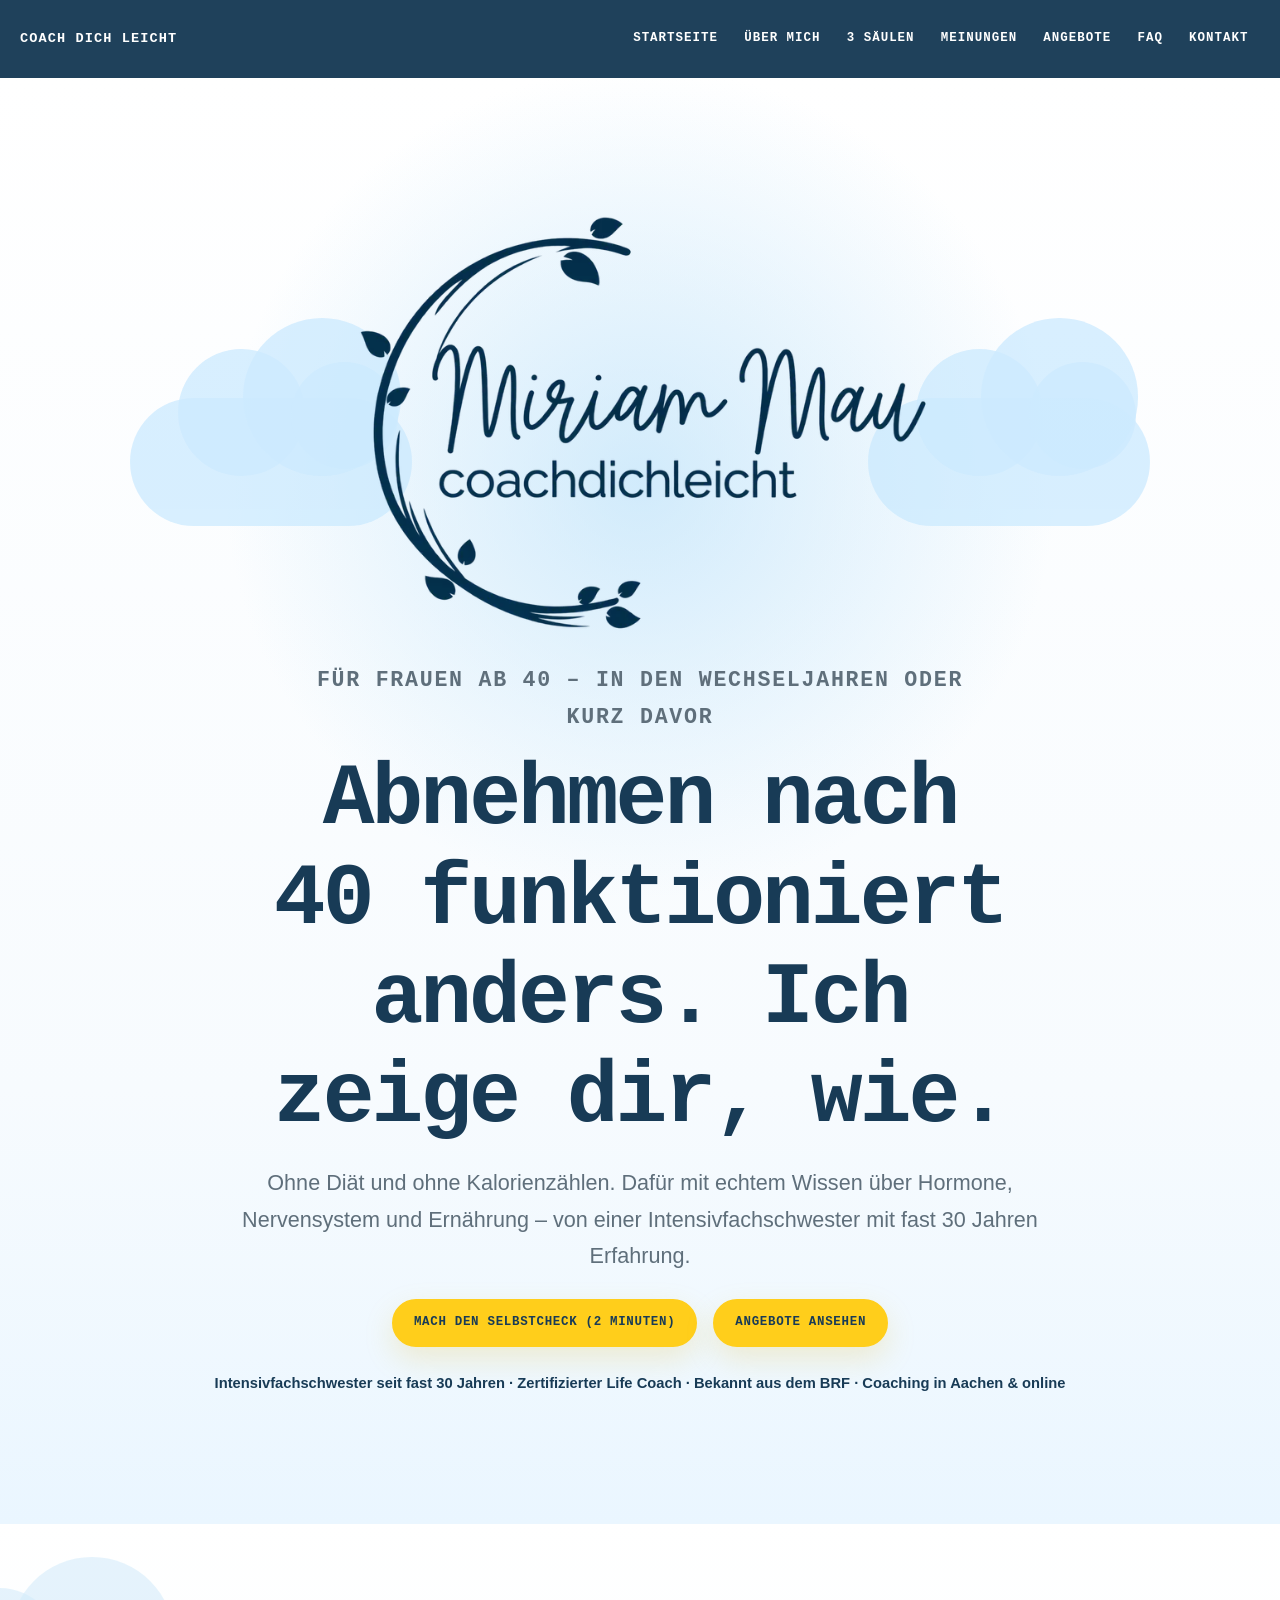
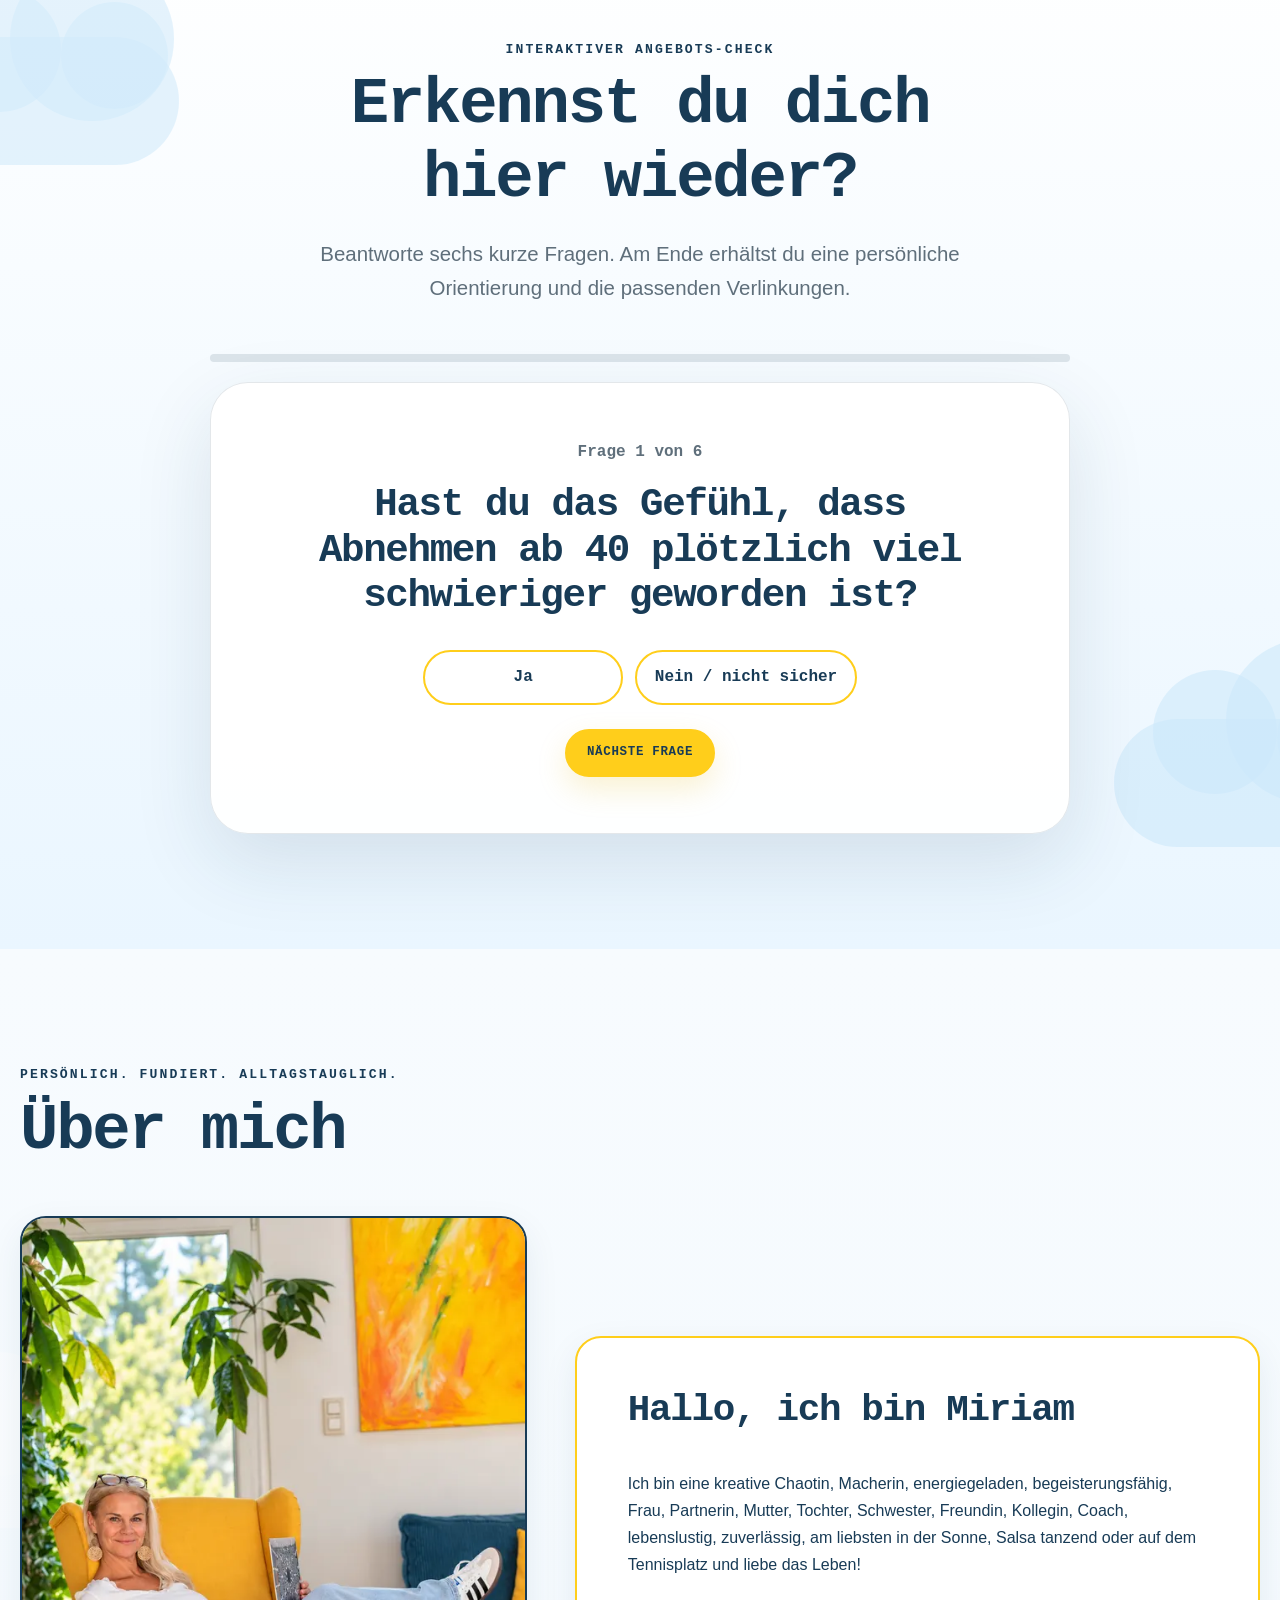
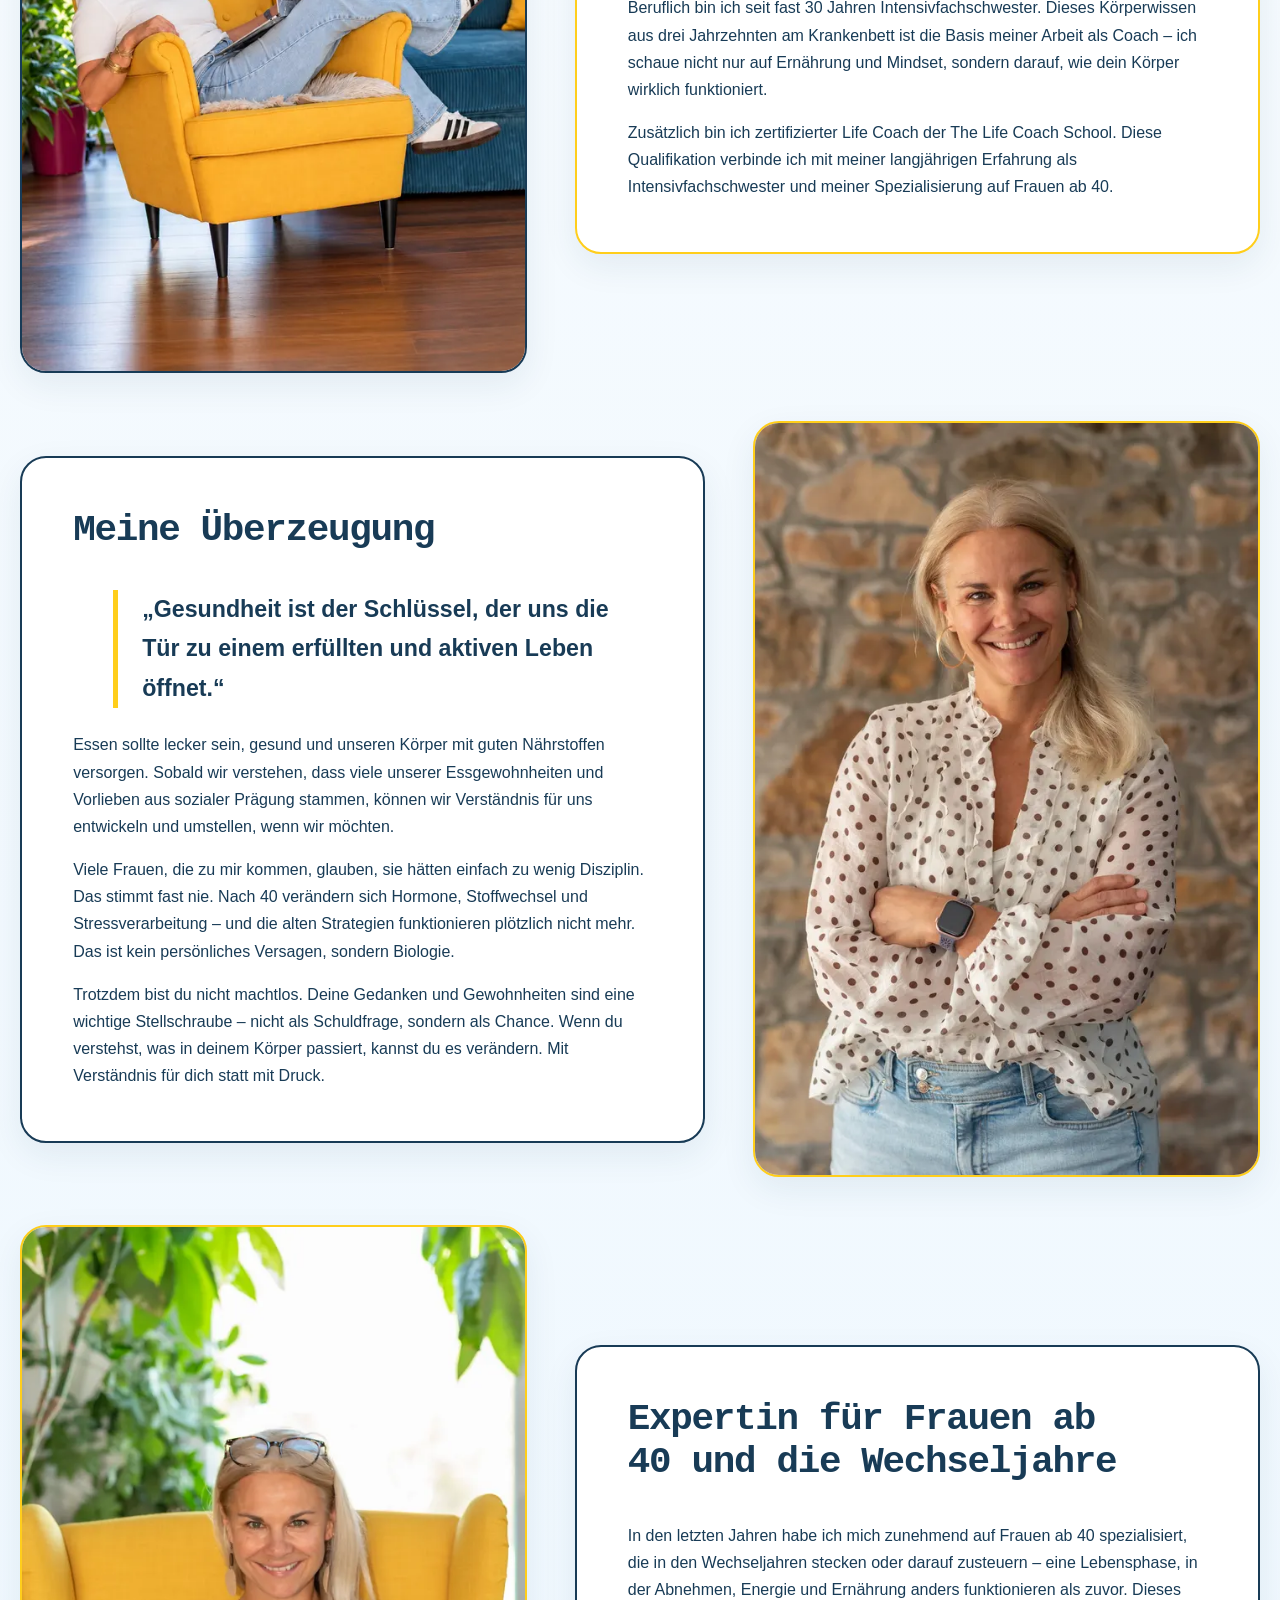
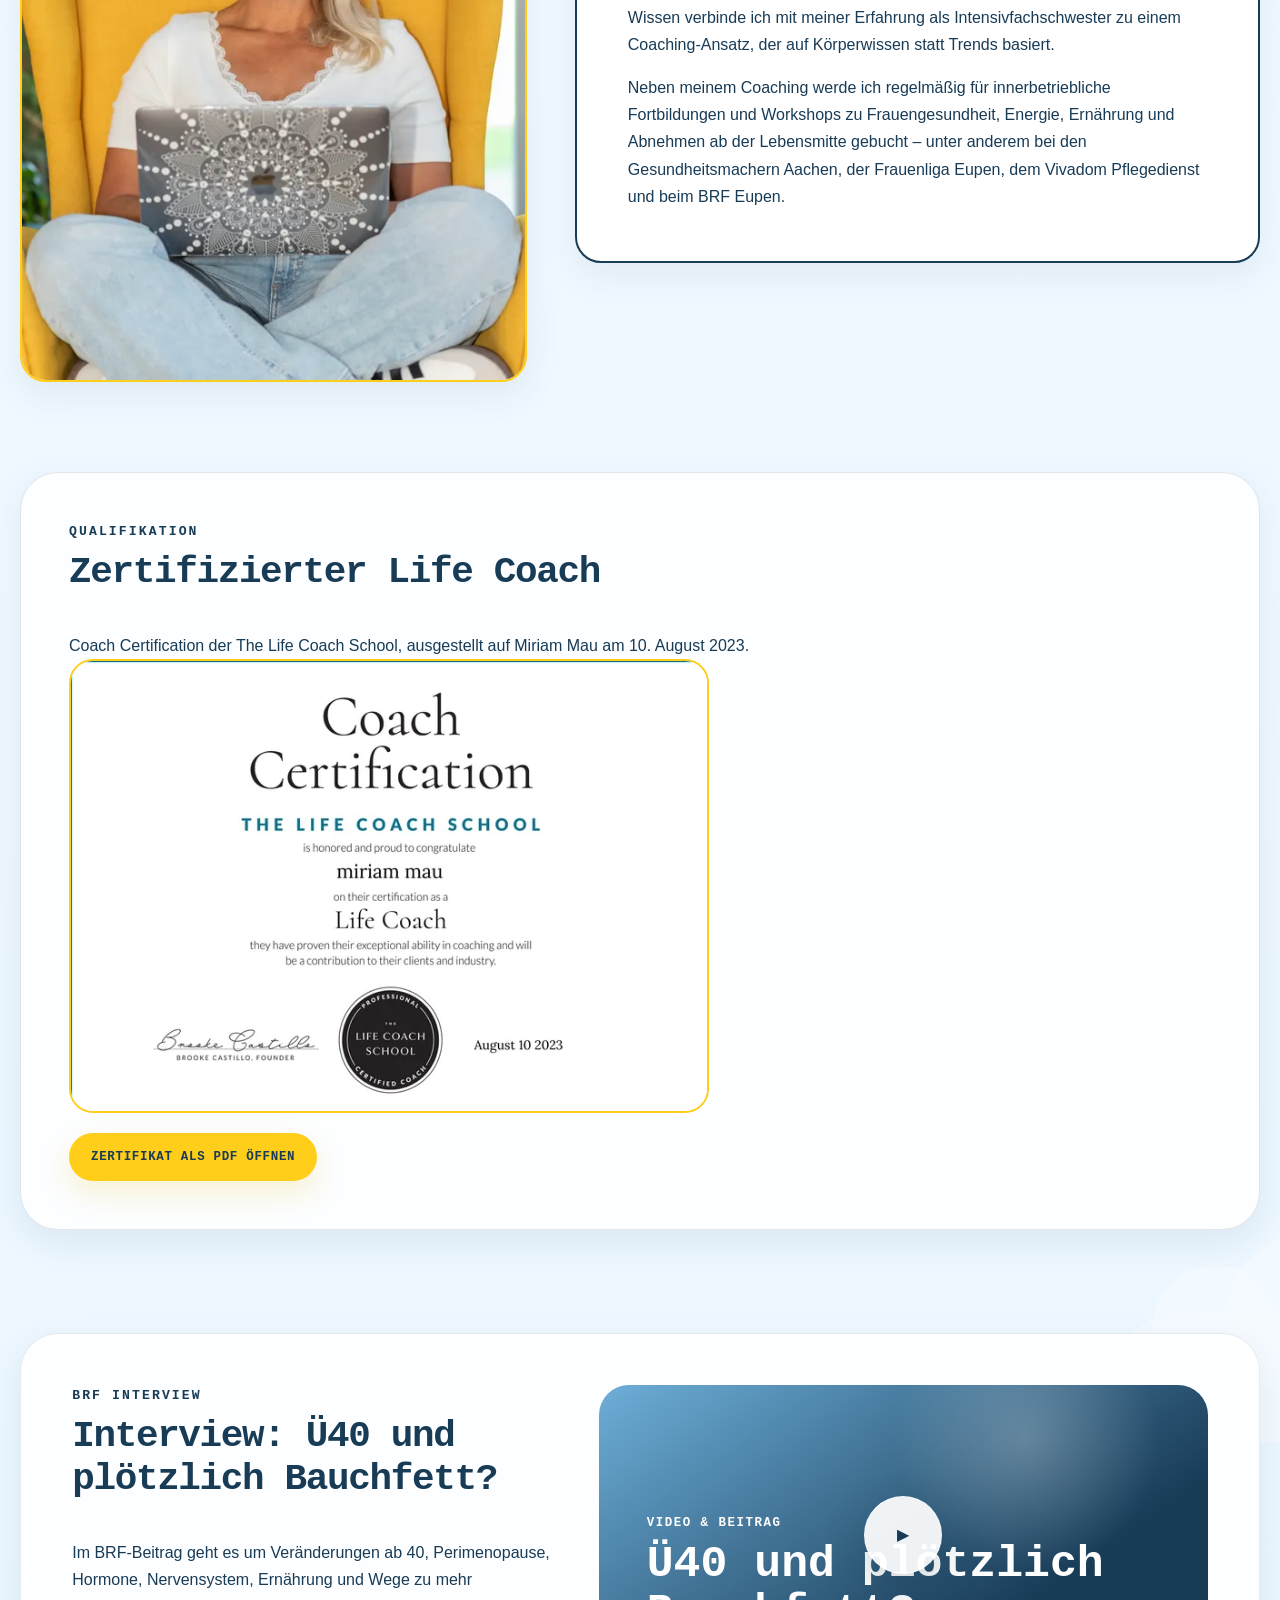
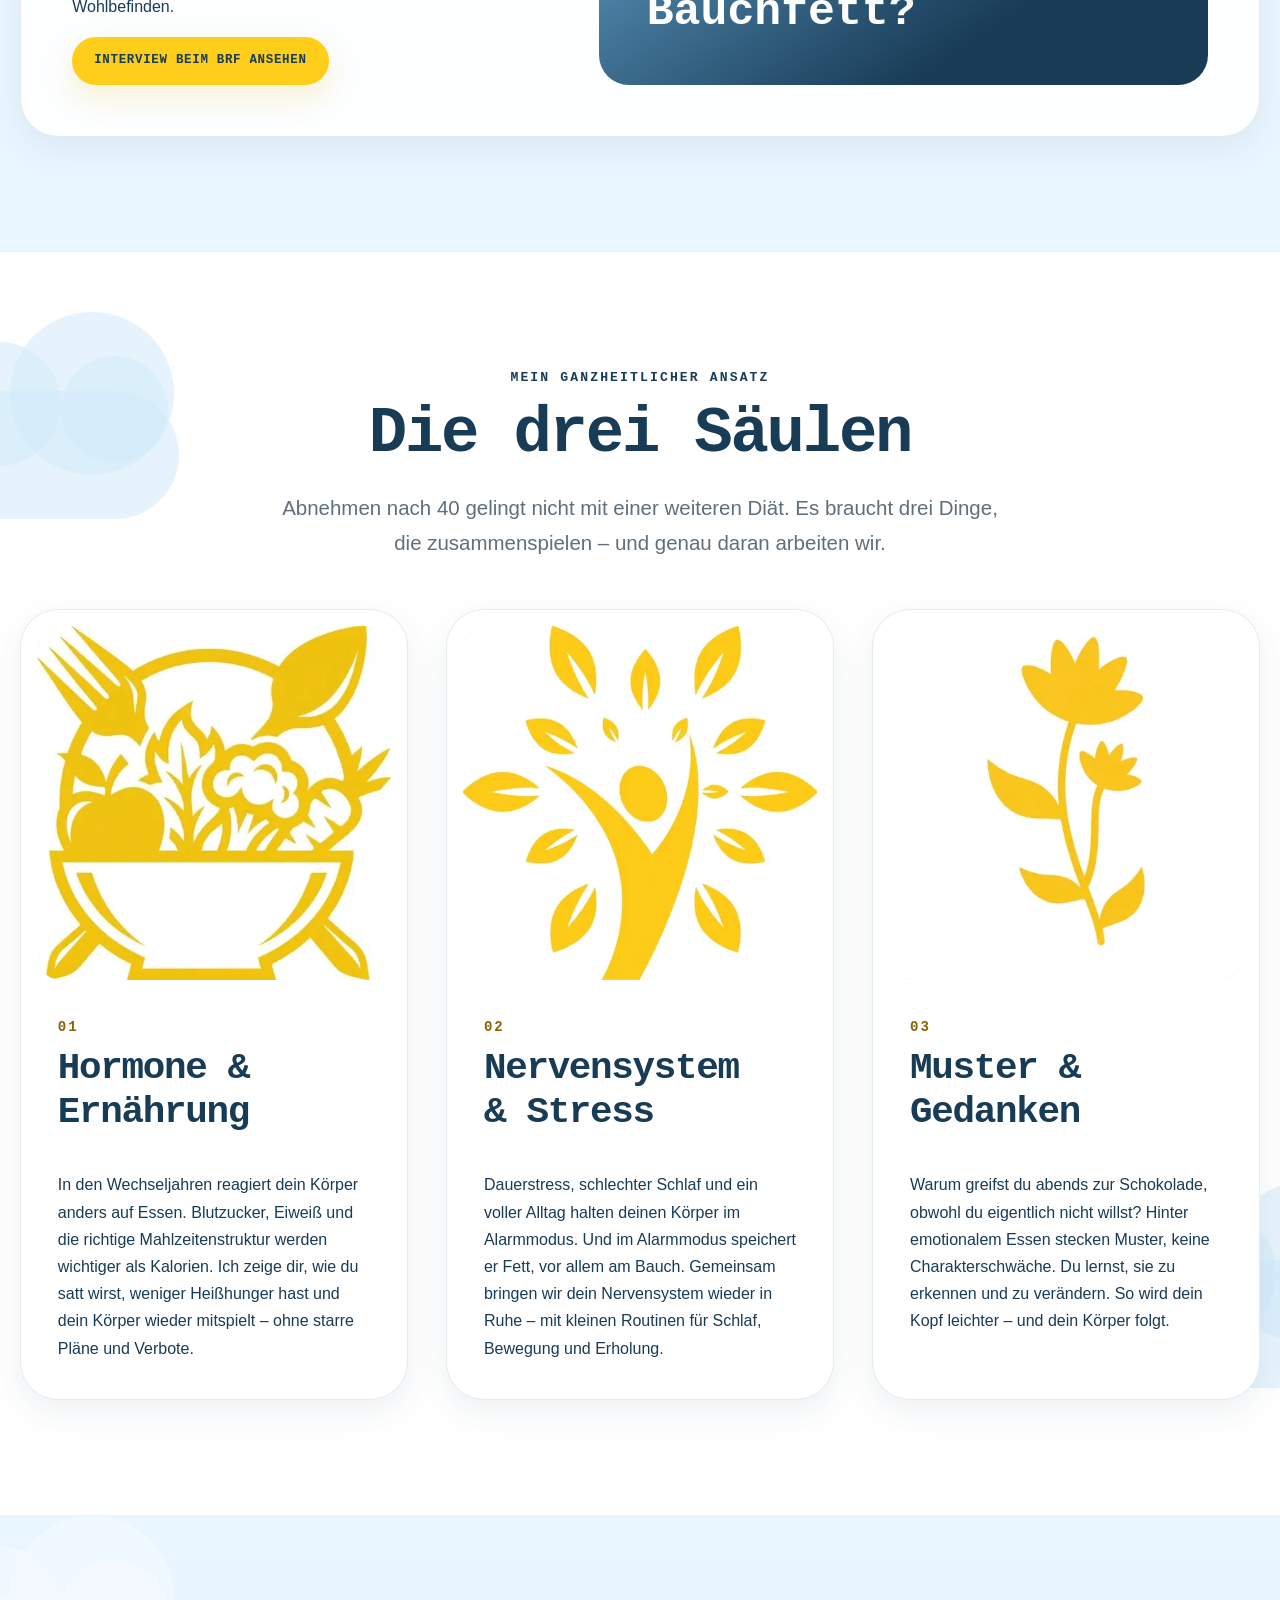
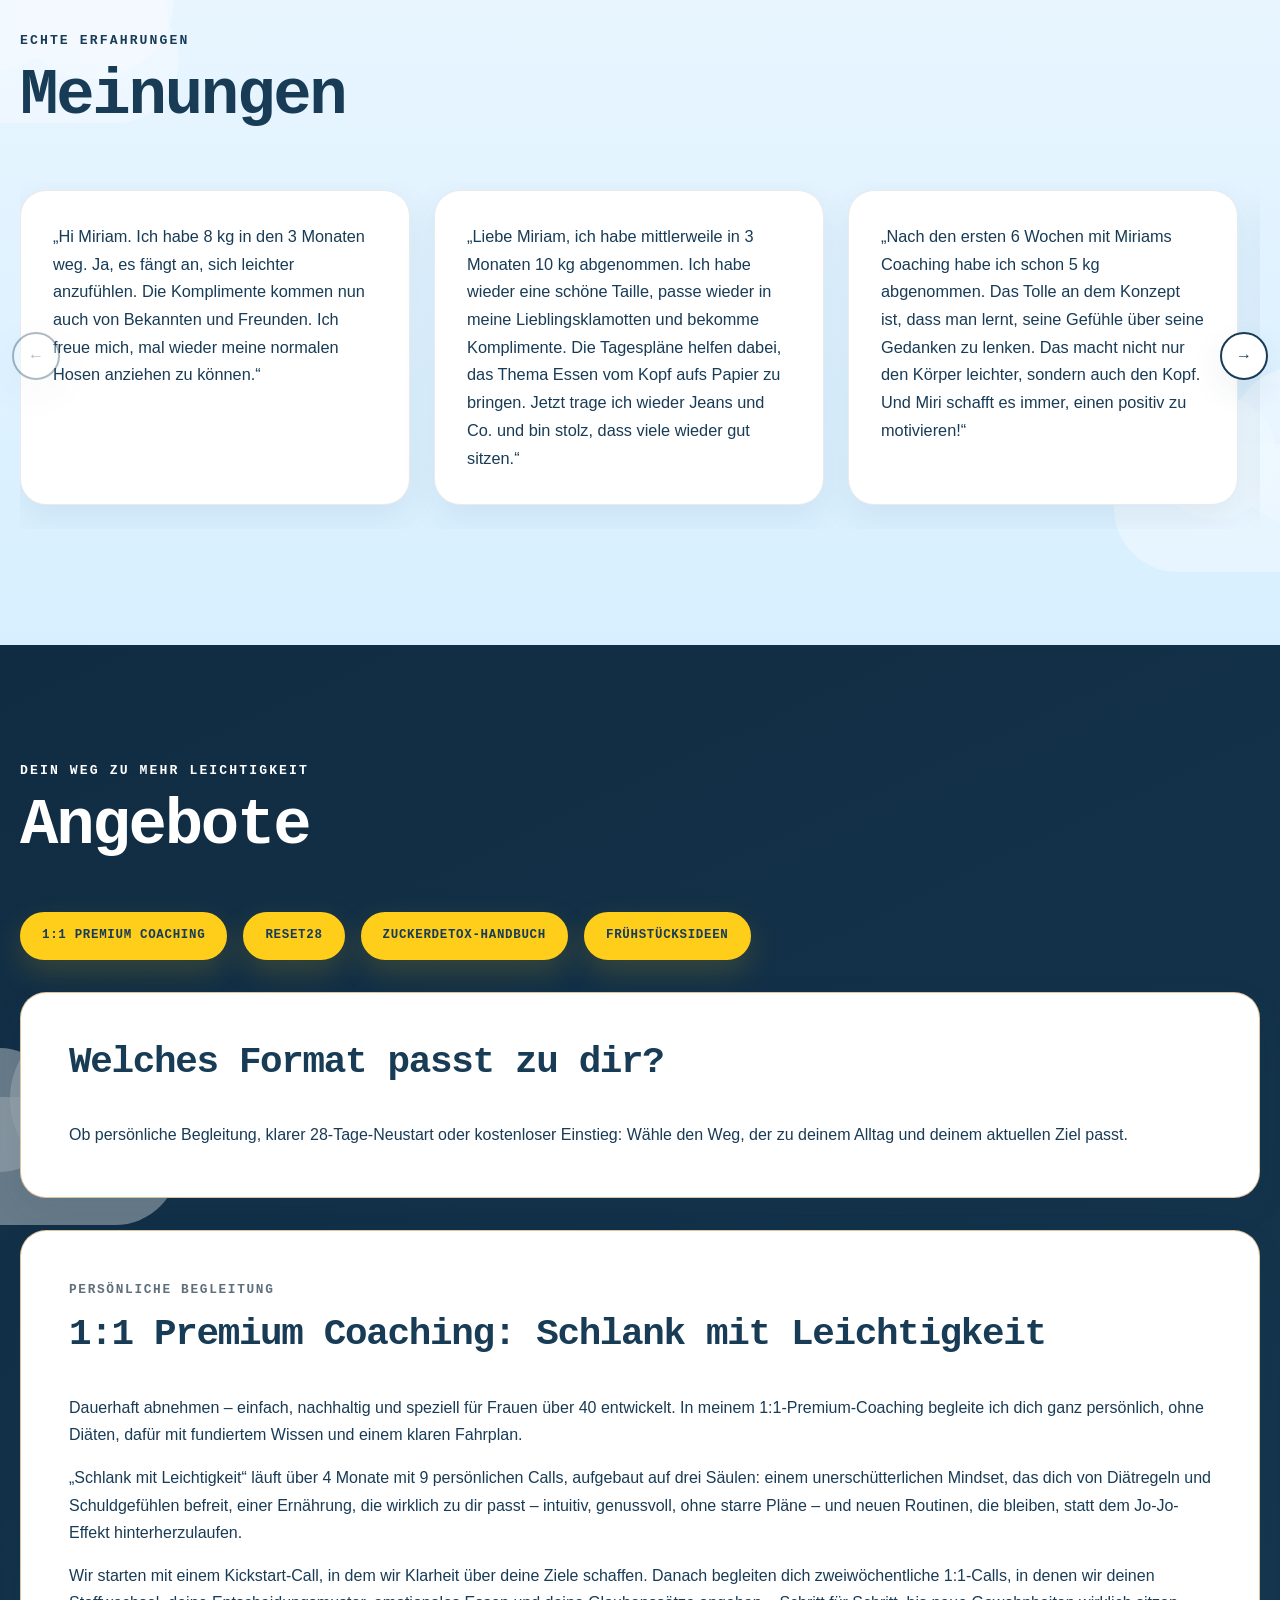
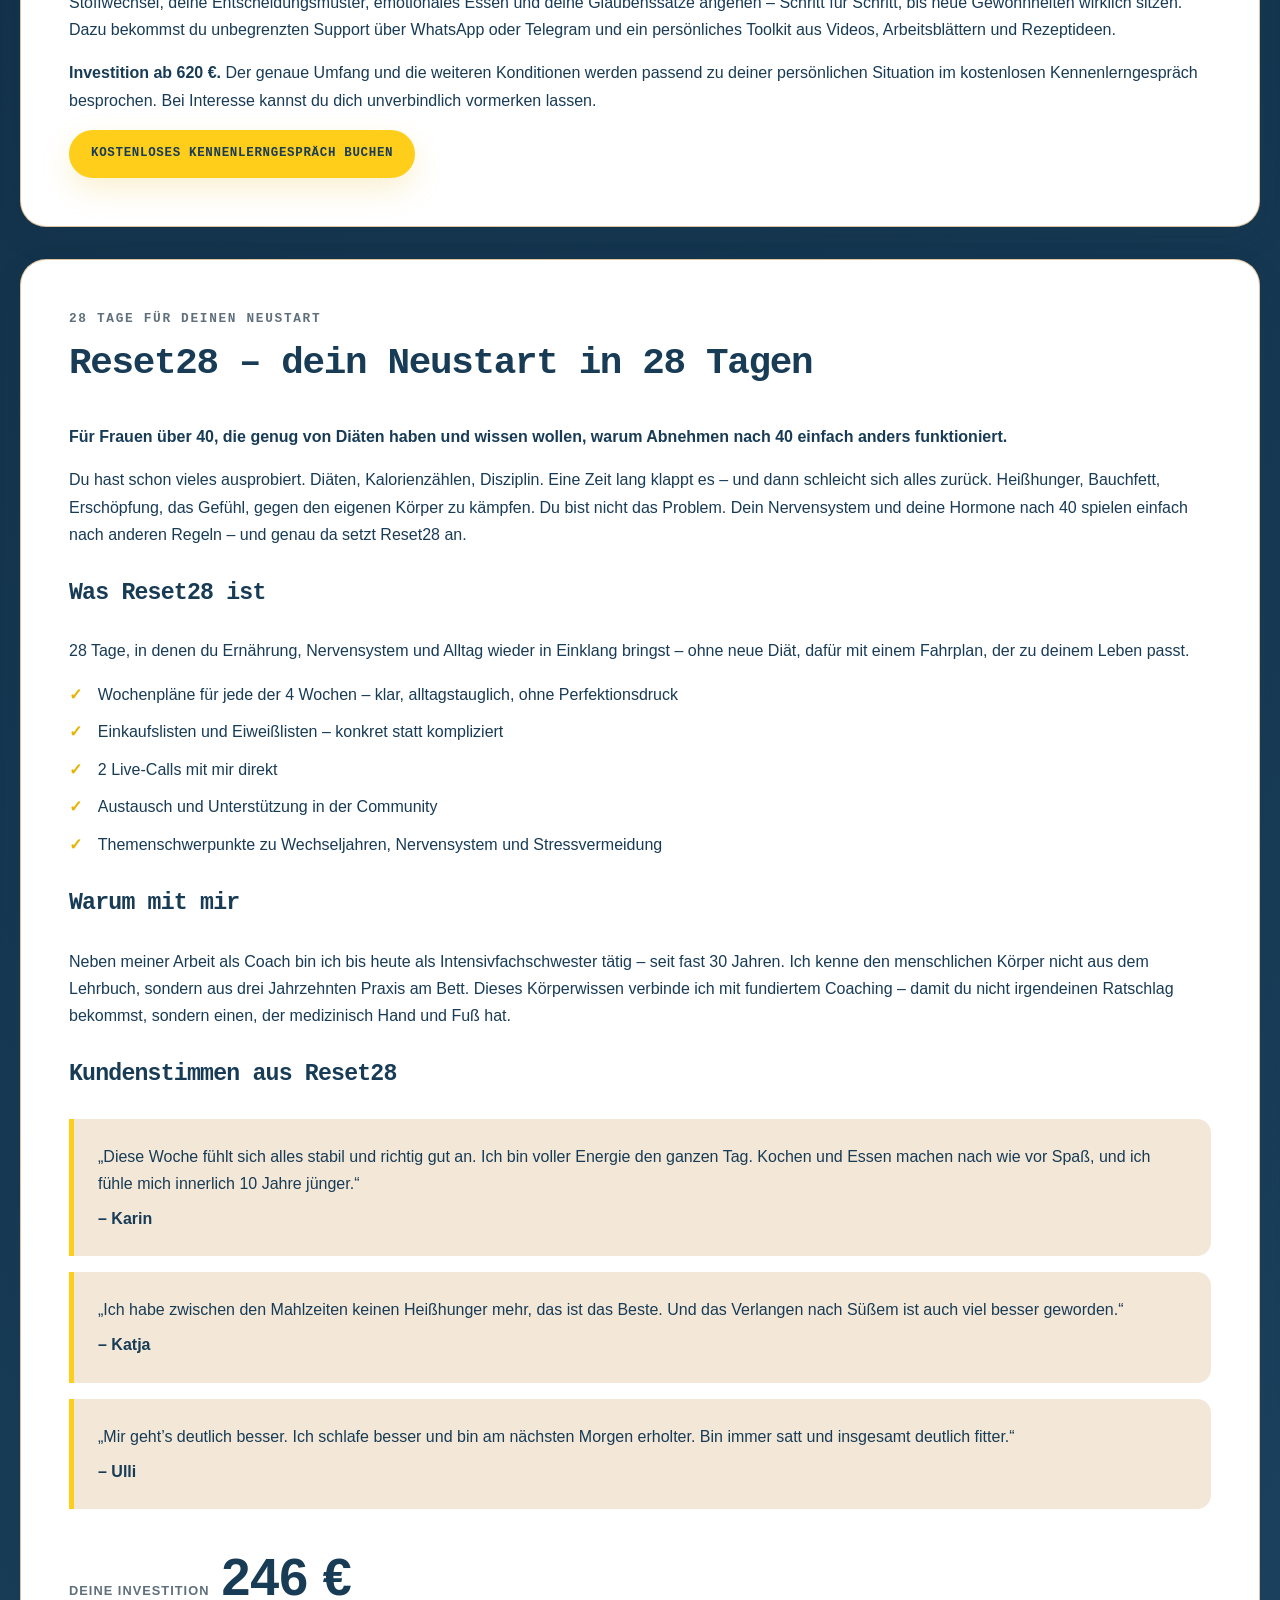
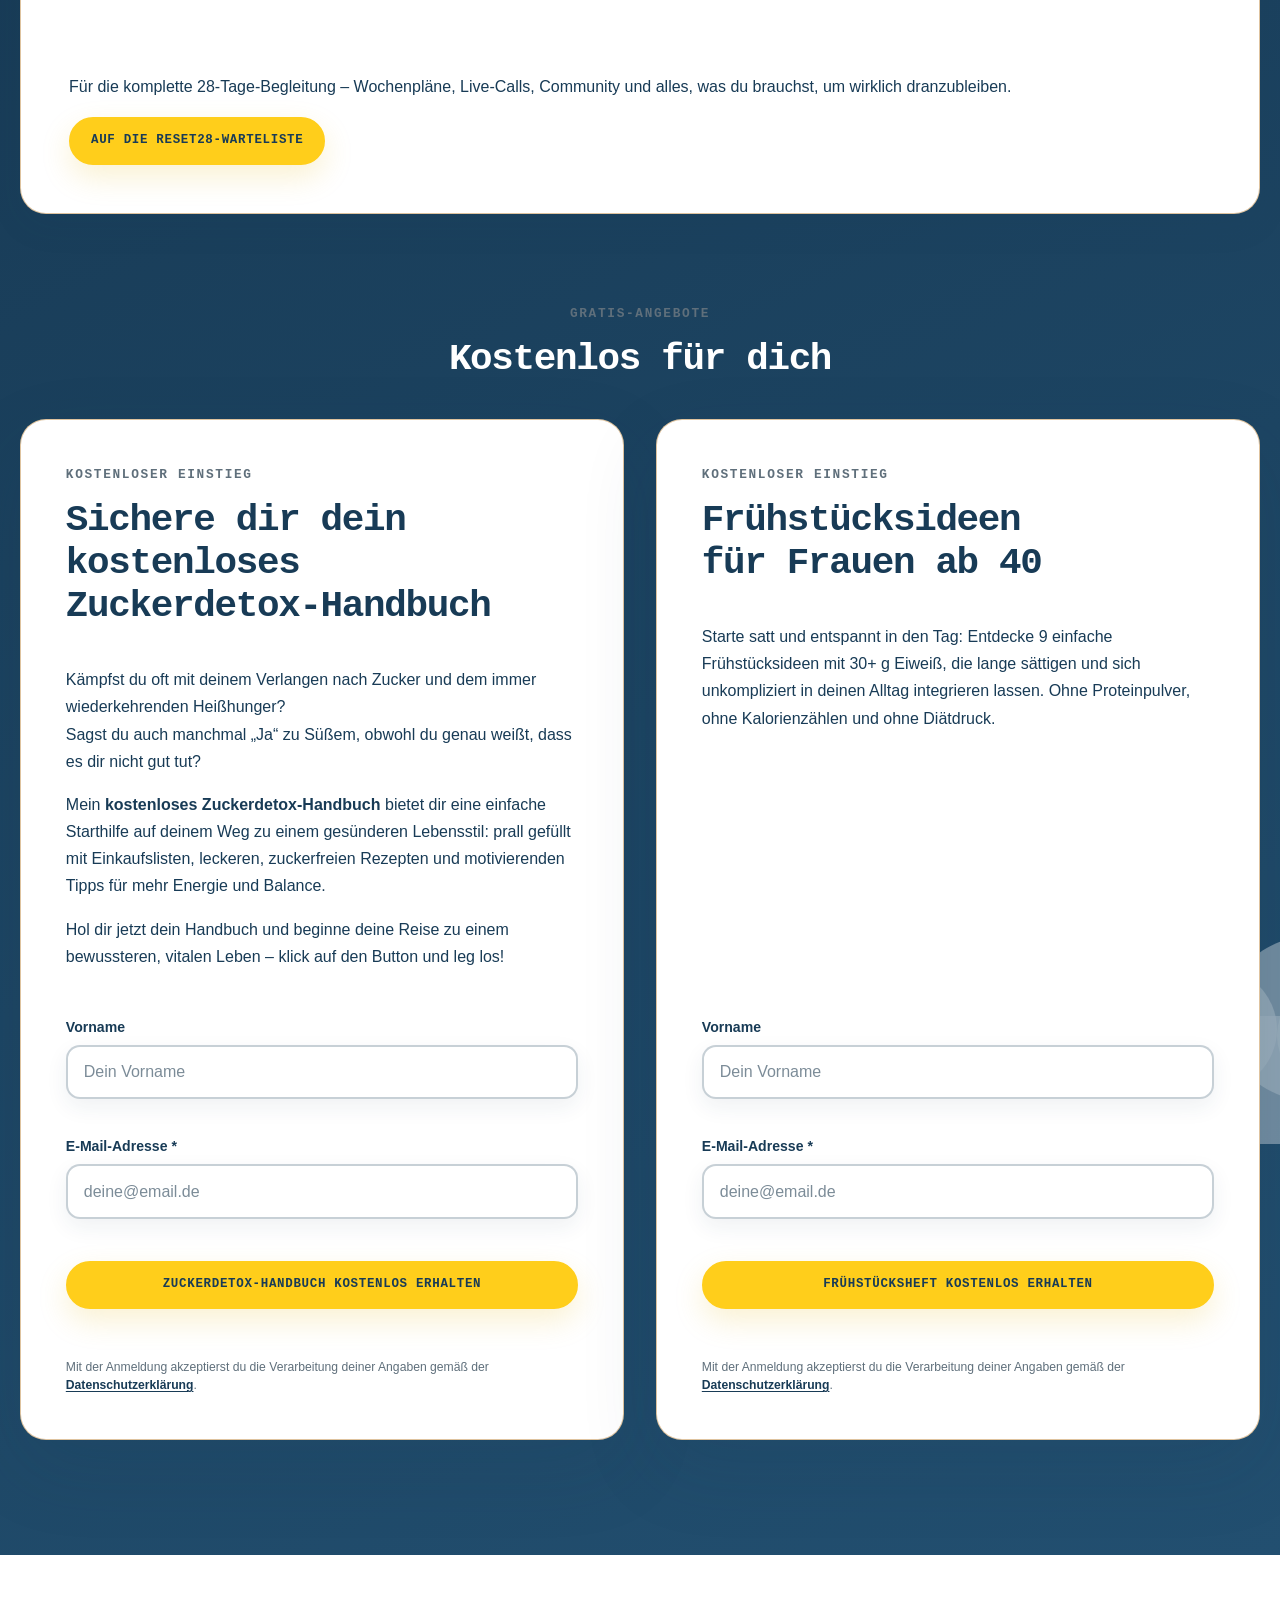
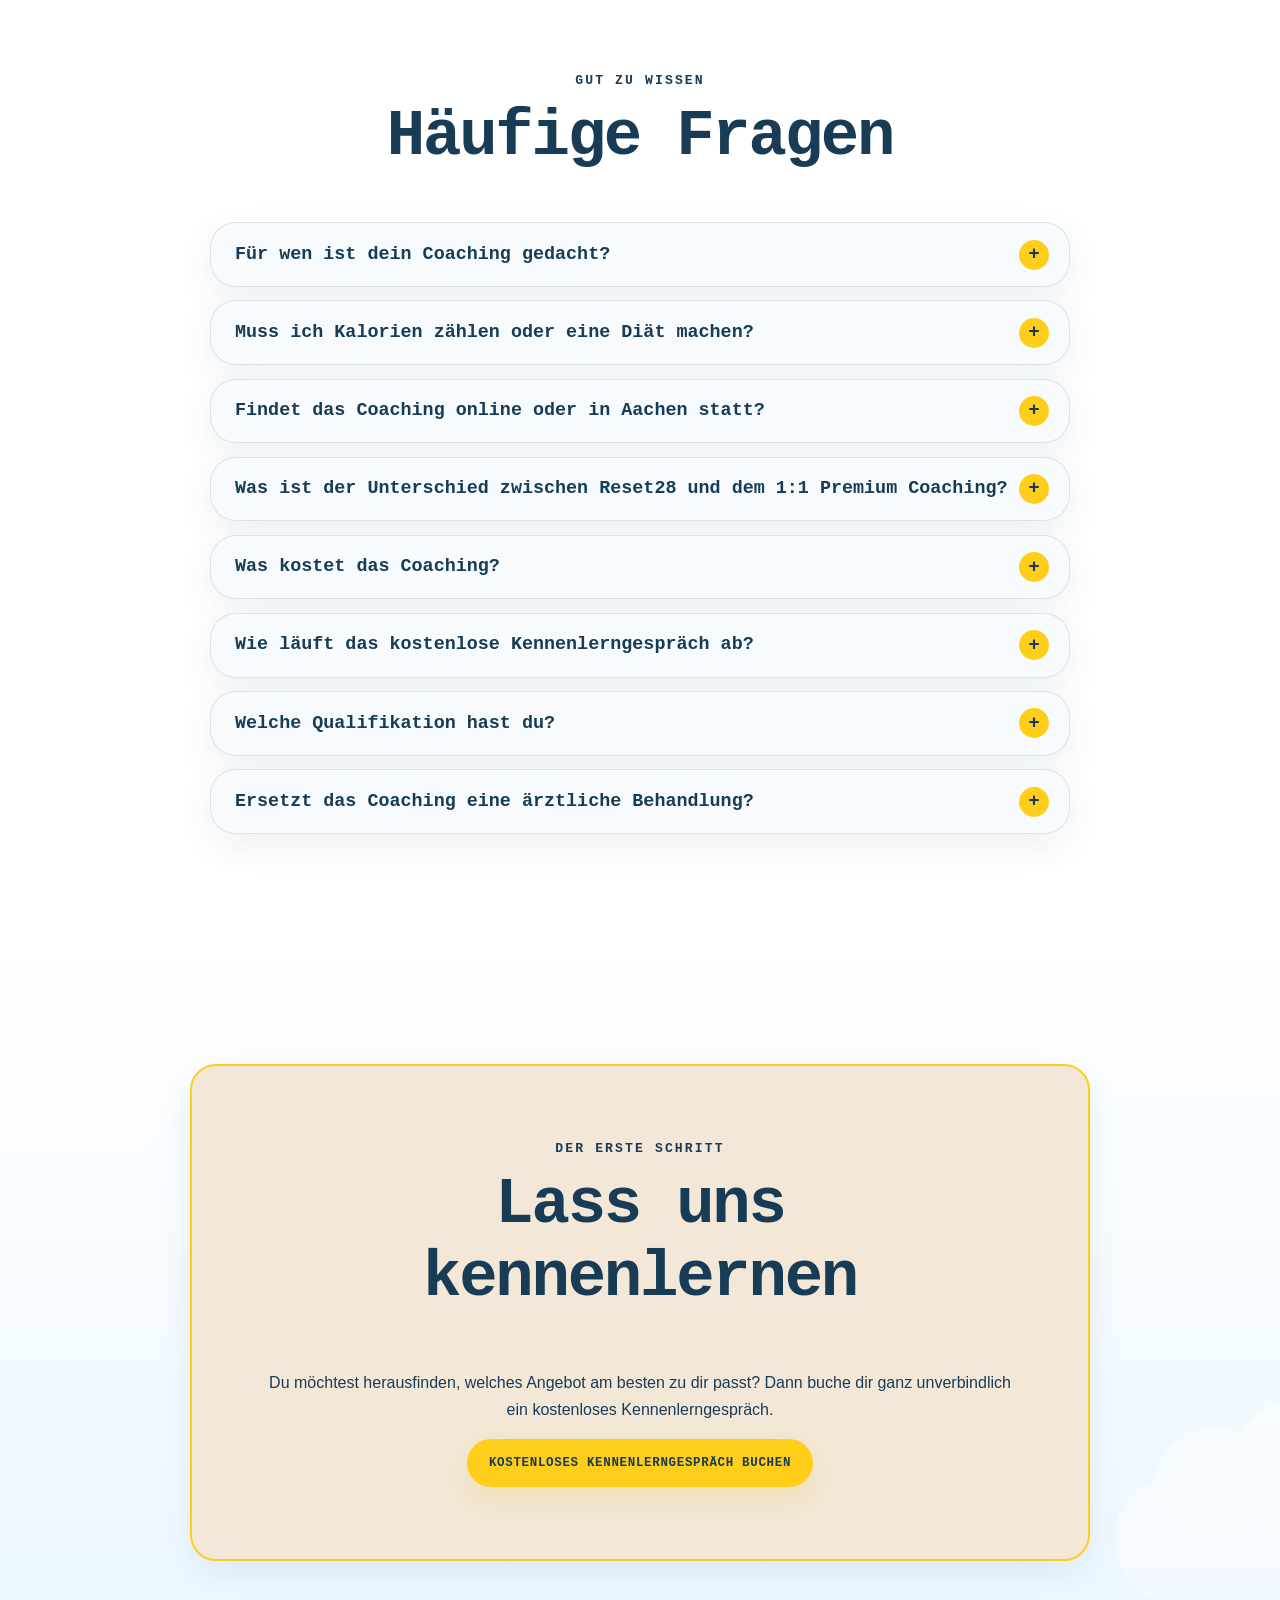
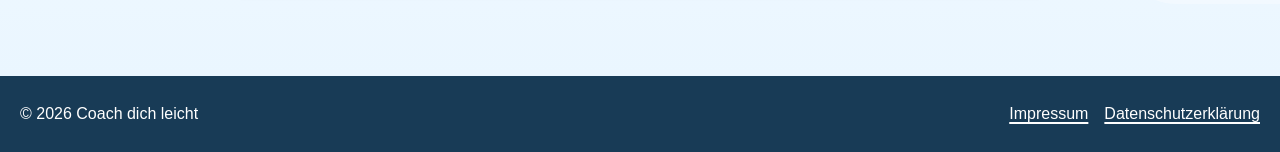
==== index.html @ 287c8f3f "SEO- und GEO-Vorbereitung: Metadaten, strukturierte Daten, FAQ - Titel und Beschreibung mit Suchbegr" ====
<!DOCTYPE html>
<html lang="de">
<head>
<meta charset="utf-8"/>
<meta content="width=device-width, initial-scale=1.0" name="viewport"/>
<meta content="Abnehmen ab 40 und in den Wechseljahren – ohne Diät, mit Wissen über Hormone &amp; Nervensystem. Von Intensivfachschwester Miriam Mau, in Aachen &amp; online." name="description"/>
<meta content="#183B56" name="theme-color"/>
<title>Abnehmen ab 40 in Aachen &amp; online | Coach dich leicht</title>
<!-- SEO: Sobald die Domain feststeht, überall "https://DEINE-DOMAIN.de/" ersetzen
     (hier, in robots.txt und sitemap.xml) und die [Platzhalter] in den
     strukturierten Daten unten mit den Impressumsdaten füllen. -->
<link href="https://DEINE-DOMAIN.de/" rel="canonical"/>
<meta content="index, follow, max-image-preview:large" name="robots"/>
<meta content="Miriam Mau" name="author"/>
<meta content="website" property="og:type"/>
<meta content="de_DE" property="og:locale"/>
<meta content="Coach dich leicht" property="og:site_name"/>
<meta content="Abnehmen nach 40 funktioniert anders – Coach dich leicht" property="og:title"/>
<meta content="Ohne Diät und ohne Kalorienzählen: Coaching für Frauen ab 40 und in den Wechseljahren – von Intensivfachschwester Miriam Mau, in Aachen &amp; online." property="og:description"/>
<meta content="https://DEINE-DOMAIN.de/" property="og:url"/>
<meta content="https://DEINE-DOMAIN.de/bilder/vorschau-teilen.jpg" property="og:image"/>
<meta content="1200" property="og:image:width"/>
<meta content="630" property="og:image:height"/>
<meta content="Logo Miriam Mau – coachdichleicht: Abnehmen nach 40 funktioniert anders. Aachen &amp; online" property="og:image:alt"/>
<meta content="summary_large_image" name="twitter:card"/>
<script type="application/ld+json">
{
  "@context": "https://schema.org",
  "@graph": [
    {
      "@type": "WebSite",
      "@id": "https://DEINE-DOMAIN.de/#website",
      "url": "https://DEINE-DOMAIN.de/",
      "name": "Coach dich leicht",
      "inLanguage": "de-DE",
      "publisher": {
        "@id": "https://DEINE-DOMAIN.de/#business"
      }
    },
    {
      "@type": "Person",
      "@id": "https://DEINE-DOMAIN.de/#miriam",
      "name": "Miriam Mau",
      "jobTitle": "Ernährungs- und Mindset-Coach für Frauen ab 40",
      "description": "Intensivfachschwester mit fast 30 Jahren Erfahrung und zertifizierter Life Coach (The Life Coach School), spezialisiert auf Abnehmen ab 40 und die Wechseljahre.",
      "image": "https://DEINE-DOMAIN.de/bilder/miri-lachend-935.webp",
      "url": "https://DEINE-DOMAIN.de/",
      "worksFor": {
        "@id": "https://DEINE-DOMAIN.de/#business"
      },
      "knowsAbout": [
        "Abnehmen ab 40",
        "Wechseljahre",
        "Perimenopause",
        "Ernährung",
        "Hormone",
        "Nervensystem",
        "Stress",
        "Emotionales Essen",
        "Mindset-Coaching"
      ],
      "hasCredential": [
        {
          "@type": "EducationalOccupationalCredential",
          "name": "Coach Certification",
          "credentialCategory": "certificate",
          "recognizedBy": {
            "@type": "Organization",
            "name": "The Life Coach School"
          },
          "dateCreated": "2023-08-10"
        },
        {
          "@type": "EducationalOccupationalCredential",
          "name": "Fachkrankenschwester für Intensivpflege",
          "credentialCategory": "Berufsausbildung"
        }
      ],
      "subjectOf": {
        "@type": "CreativeWork",
        "name": "Ü40 und plötzlich Bauchfett?",
        "url": "https://brf.be/regional/2115065/",
        "publisher": {
          "@type": "Organization",
          "name": "BRF – Belgischer Rundfunk"
        }
      }
    },
    {
      "@type": "ProfessionalService",
      "@id": "https://DEINE-DOMAIN.de/#business",
      "name": "Coach dich leicht",
      "description": "Ernährungs- und Mindset-Coaching für Frauen ab 40 und in den Wechseljahren – ohne Diät, mit Wissen über Hormone, Nervensystem und Ernährung.",
      "url": "https://DEINE-DOMAIN.de/",
      "logo": "https://DEINE-DOMAIN.de/bilder/logo-700.webp",
      "image": "https://DEINE-DOMAIN.de/bilder/vorschau-teilen.jpg",
      "founder": {
        "@id": "https://DEINE-DOMAIN.de/#miriam"
      },
      "address": {
        "@type": "PostalAddress",
        "streetAddress": "[Straße und Hausnummer]",
        "postalCode": "[PLZ]",
        "addressLocality": "Aachen",
        "addressCountry": "DE"
      },
      "telephone": "[Telefonnummer]",
      "email": "[E-Mail-Adresse]",
      "areaServed": [
        {
          "@type": "City",
          "name": "Aachen"
        },
        {
          "@type": "Country",
          "name": "Deutschland"
        }
      ],
      "availableLanguage": "de",
      "hasOfferCatalog": {
        "@type": "OfferCatalog",
        "name": "Angebote",
        "itemListElement": [
          {
            "@type": "Offer",
            "name": "1:1 Premium Coaching „Schlank mit Leichtigkeit“",
            "description": "4 Monate persönliche Begleitung mit 9 Einzel-Calls",
            "url": "https://DEINE-DOMAIN.de/#premium-coaching",
            "priceSpecification": {
              "@type": "PriceSpecification",
              "minPrice": 620,
              "priceCurrency": "EUR"
            }
          },
          {
            "@type": "Offer",
            "name": "Reset28 – dein Neustart in 28 Tagen",
            "url": "https://DEINE-DOMAIN.de/#reset28",
            "price": 246,
            "priceCurrency": "EUR"
          },
          {
            "@type": "Offer",
            "name": "Zuckerdetox-Handbuch",
            "url": "https://DEINE-DOMAIN.de/#zuckerdetox",
            "price": 0,
            "priceCurrency": "EUR"
          },
          {
            "@type": "Offer",
            "name": "Frühstücksideen für Frauen ab 40",
            "url": "https://DEINE-DOMAIN.de/#fruehstuecksideen",
            "price": 0,
            "priceCurrency": "EUR"
          }
        ]
      }
    },
    {
      "@type": "FAQPage",
      "@id": "https://DEINE-DOMAIN.de/#haeufige-fragen",
      "mainEntity": [
        {
          "@type": "Question",
          "name": "Für wen ist dein Coaching gedacht?",
          "acceptedAnswer": {
            "@type": "Answer",
            "text": "Für Frauen ab 40, die in den Wechseljahren stecken oder kurz davor sind und merken, dass Abnehmen, Energie und Ernährung plötzlich anders funktionieren als früher – und die genug von Diäten haben."
          }
        },
        {
          "@type": "Question",
          "name": "Muss ich Kalorien zählen oder eine Diät machen?",
          "acceptedAnswer": {
            "@type": "Answer",
            "text": "Nein. Wir arbeiten ohne Diät, ohne Verbote und ohne Kalorienzählen. Stattdessen lernst du, wie Hormone, Blutzucker, Nervensystem und Gewohnheiten zusammenspielen – und wie du satt wirst und Heißhunger in den Griff bekommst."
          }
        },
        {
          "@type": "Question",
          "name": "Findet das Coaching online oder in Aachen statt?",
          "acceptedAnswer": {
            "@type": "Answer",
            "text": "Das Coaching findet komplett online per Videocall statt – ganz bequem von zu Hause, egal wo du wohnst. Termine vor Ort gibt es nicht."
          }
        },
        {
          "@type": "Question",
          "name": "Was ist der Unterschied zwischen Reset28 und dem 1:1 Premium Coaching?",
          "acceptedAnswer": {
            "@type": "Answer",
            "text": "Reset28 ist ein 28-Tage-Programm mit Wochenplänen, Einkaufs- und Eiweißlisten, 2 Live-Calls und Austausch in der Community. Das 1:1 Premium Coaching „Schlank mit Leichtigkeit“ ist eine persönliche Begleitung über 4 Monate mit 9 Einzel-Calls, unbegrenztem Support per WhatsApp oder Telegram und einem persönlichen Toolkit."
          }
        },
        {
          "@type": "Question",
          "name": "Was kostet das Coaching?",
          "acceptedAnswer": {
            "@type": "Answer",
            "text": "Reset28 kostet 246 €. Das 1:1 Premium Coaching gibt es ab 620 € – Umfang und Konditionen besprechen wir passend zu deiner Situation im kostenlosen Kennenlerngespräch. Das Zuckerdetox-Handbuch und die Frühstücksideen sind kostenlos."
          }
        },
        {
          "@type": "Question",
          "name": "Wie läuft das kostenlose Kennenlerngespräch ab?",
          "acceptedAnswer": {
            "@type": "Answer",
            "text": "Du buchst dir über Calendly einen Termin von etwa 30 Minuten. Wir schauen gemeinsam, wo du gerade stehst, was dich beschäftigt und welches Angebot zu dir passt – ganz unverbindlich."
          }
        },
        {
          "@type": "Question",
          "name": "Welche Qualifikation hast du?",
          "acceptedAnswer": {
            "@type": "Answer",
            "text": "Ich bin seit fast 30 Jahren Intensivfachschwester und zertifizierter Life Coach der The Life Coach School. Dieses medizinische Körperwissen verbinde ich mit Coaching zu Ernährung, Nervensystem und Mindset – spezialisiert auf Frauen ab 40."
          }
        },
        {
          "@type": "Question",
          "name": "Ersetzt das Coaching eine ärztliche Behandlung?",
          "acceptedAnswer": {
            "@type": "Answer",
            "text": "Nein. Das Coaching ersetzt keine ärztliche Diagnose oder Behandlung. Wenn du gesundheitliche Beschwerden hast oder Medikamente nimmst, sprich Veränderungen bitte mit deiner Ärztin oder deinem Arzt ab."
          }
        }
      ]
    }
  ]
}
</script>
<link href="favicon.ico" rel="icon" sizes="any"/>
<link href="style.css" rel="stylesheet"/>
<script>
  /* Versteckt animierte Elemente bis GSAP bereit ist (verhindert Flackern).
     Fallback: nach 2,5 s wird alles sichtbar, falls script.js nicht lädt. */
  if (!window.matchMedia("(prefers-reduced-motion: reduce)").matches) {
    document.documentElement.classList.add("anim-pending");
    setTimeout(() => document.documentElement.classList.remove("anim-pending"), 2500);
  }
</script>
</head>
<body id="startseite">
<a class="skip-link" href="#main-content">Zum Inhalt springen</a>
<header class="site-header">
<div class="nav-container">
<a aria-label="Coach dich leicht – zur Startseite" class="brand-link home-link" href="#startseite">
<span>Coach dich leicht</span>
</a>
<button aria-controls="primary-navigation" aria-expanded="false" aria-label="Menü öffnen" class="menu-toggle" type="button">
<span></span>
<span></span>
<span></span>
</button>
<nav aria-label="Hauptnavigation" class="primary-navigation" id="primary-navigation">
<ul class="nav-list">
<li><a class="home-link" href="#startseite">Startseite</a></li>
<li><a href="#ueber-mich">Über mich</a></li>
<li><a href="#drei-saeulen">3 Säulen</a></li>
<li><a href="#meinungen">Meinungen</a></li>
<li class="nav-item-has-submenu">
<a href="#angebote">Angebote</a>
<ul aria-label="Angebote" class="nav-submenu">
<li><a href="#premium-coaching">1:1 Premium Coaching</a></li>
<li><a href="#reset28">Reset28</a></li>
<li><a href="#zuckerdetox">Zuckerdetox-Handbuch</a></li>
<li><a href="#fruehstuecksideen">Frühstücksideen</a></li></ul>
</li>
<li><a href="#haeufige-fragen">FAQ</a></li><li><a href="#kontakt">Kontakt</a></li>
</ul>
</nav>
</div>
</header>
<main id="main-content" tabindex="-1">
<section aria-labelledby="hero-title" class="hero">
<div class="hero-inner page-container">
<div aria-label="Coach dich leicht – Miriam Mau" class="hero-visual">
<div aria-hidden="true" class="hero-cloud hero-cloud-left">
<span class="cloud-bubble cloud-bubble-one"></span>
<span class="cloud-bubble cloud-bubble-two"></span>
<span class="cloud-bubble cloud-bubble-three"></span>
</div>
<img alt="Coach dich leicht – Miriam Mau" class="hero-logo" fetchpriority="high" height="967" sizes="(min-width: 1200px) 620px, 82vw" src="bilder/logo-700.webp" srcset="bilder/logo-700.webp 700w, bilder/logo-1300.webp 1300w" width="1300"/>
<div aria-hidden="true" class="hero-cloud hero-cloud-right">
<span class="cloud-bubble cloud-bubble-one"></span>
<span class="cloud-bubble cloud-bubble-two"></span>
<span class="cloud-bubble cloud-bubble-three"></span>
</div>
</div>
<div class="hero-text">
<p class="hero-kicker">Für Frauen ab 40 – in den Wechseljahren oder kurz davor</p>
<h1 id="hero-title">Abnehmen nach 40 funktioniert anders. Ich zeige dir, wie.</h1>
<p class="hero-subline">Ohne Diät und ohne Kalorienzählen. Dafür mit echtem Wissen über Hormone, Nervensystem und Ernährung – von einer Intensivfachschwester mit fast 30 Jahren Erfahrung.</p>
</div>
<div class="hero-buttons">
<a class="button button-primary" href="#selbstcheck">Mach den Selbstcheck (2 Minuten)</a>
<a class="button button-primary" href="#angebote">Angebote ansehen</a>
</div><p class="hero-trustline">Intensivfachschwester seit fast 30 Jahren · Zertifizierter Life Coach · Bekannt aus dem BRF · Coaching in Aachen &amp; online</p>
</div>
</section><section aria-labelledby="faq-title" class="section faq-section" id="selbstcheck"><div aria-hidden="true" class="section-cloud section-cloud-left cloud-blue"><span></span><span></span><span></span></div><div class="page-container"><header class="section-heading section-heading-centered fade-up"><p class="eyebrow">Interaktiver Angebots-Check</p><h2 id="faq-title">Erkennst du dich hier wieder?</h2><p class="section-lead">Beantworte sechs kurze Fragen. Am Ende erhältst du eine persönliche Orientierung und die passenden Verlinkungen.</p></header><div class="faq-quiz fade-up" data-faq-quiz=""><div class="faq-quiz-progress"><span class="faq-progress-bar" data-progress-bar=""></span></div><div class="faq-quiz-slides"><article class="faq-quiz-slide" data-quiz-slide=""><p class="faq-number">Frage 1 von 6</p><h3>Hast du das Gefühl, dass Abnehmen ab 40 plötzlich viel schwieriger geworden ist?</h3><div class="faq-actions"><button class="faq-choice" data-answer="yes" type="button">Ja</button><button class="faq-choice" data-answer="no" type="button">Nein / nicht sicher</button></div><div class="faq-response" data-quiz-response="" hidden=""><strong>Deine Einordnung:</strong><p class="faq-response-yes">Dann bist du nicht allein. Viele Frauen erleben Veränderungen durch Hormone, Nervensystem und Stoffwechsel, obwohl Ernährung und Bewegung ähnlich geblieben sind.</p><p class="faq-response-no" hidden="">Dann schauen wir mal weiter.</p></div><button class="button button-primary faq-next" data-quiz-next="" hidden="" type="button">Nächste Frage</button></article><article class="faq-quiz-slide" data-quiz-slide="" hidden=""><p class="faq-number">Frage 2 von 6</p><h3>Isst du eigentlich nicht mehr als früher und nimmst trotzdem zu?</h3><div class="faq-actions"><button class="faq-choice" data-answer="yes" type="button">Ja</button><button class="faq-choice" data-answer="no" type="button">Nein / nicht sicher</button></div><div class="faq-response" data-quiz-response="" hidden=""><strong>Deine Einordnung:</strong><p class="faq-response-yes">Dann lohnt es sich, die Zusammenhänge zwischen Hormonen, Stress, Schlaf und Stoffwechsel genauer anzuschauen.</p><p class="faq-response-no" hidden="">Dann schauen wir mal weiter.</p></div><button class="button button-primary faq-next" data-quiz-next="" hidden="" type="button">Nächste Frage</button></article><article class="faq-quiz-slide" data-quiz-slide="" hidden=""><p class="faq-number">Frage 3 von 6</p><h3>Kennst du Heißhungerattacken, obwohl du eigentlich satt sein solltest?</h3><div class="faq-actions"><button class="faq-choice" data-answer="yes" type="button">Ja</button><button class="faq-choice" data-answer="no" type="button">Nein / nicht sicher</button></div><div class="faq-response" data-quiz-response="" hidden=""><strong>Deine Einordnung:</strong><p class="faq-response-yes">Dann könnten Blutzucker, Stress, Gewohnheiten oder hormonelle Veränderungen eine größere Rolle spielen als bloße Willenskraft.</p><p class="faq-response-no" hidden="">Dann schauen wir mal weiter.</p></div><button class="button button-primary faq-next" data-quiz-next="" hidden="" type="button">Nächste Frage</button></article><article class="faq-quiz-slide" data-quiz-slide="" hidden=""><p class="faq-number">Frage 4 von 6</p><h3>Hast du schon viele Diäten ausprobiert, aber das Gewicht kommt immer wieder zurück?</h3><div class="faq-actions"><button class="faq-choice" data-answer="yes" type="button">Ja</button><button class="faq-choice" data-answer="no" type="button">Nein / nicht sicher</button></div><div class="faq-response" data-quiz-response="" hidden=""><strong>Deine Einordnung:</strong><p class="faq-response-yes">Dann ist es vielleicht Zeit, den Fokus von Verzicht und Kontrolle auf Verständnis, Routinen und Nachhaltigkeit zu verschieben.</p><p class="faq-response-no" hidden="">Dann schauen wir mal weiter.</p></div><button class="button button-primary faq-next" data-quiz-next="" hidden="" type="button">Nächste Frage</button></article><article class="faq-quiz-slide" data-quiz-slide="" hidden=""><p class="faq-number">Frage 5 von 6</p><h3>Denkst du häufig über Essen nach oder hast ständig das Gefühl, aufpassen zu müssen?</h3><div class="faq-actions"><button class="faq-choice" data-answer="yes" type="button">Ja</button><button class="faq-choice" data-answer="no" type="button">Nein / nicht sicher</button></div><div class="faq-response" data-quiz-response="" hidden=""><strong>Deine Einordnung:</strong><p class="faq-response-yes">Dann geht es oft nicht nur um Ernährung, sondern auch um Gewohnheiten, Gedankenmuster und dein Nervensystem.</p><p class="faq-response-no" hidden="">Dann schauen wir mal weiter.</p></div><button class="button button-primary faq-next" data-quiz-next="" hidden="" type="button">Nächste Frage</button></article><article class="faq-quiz-slide" data-quiz-slide="" hidden=""><p class="faq-number">Frage 6 von 6</p><h3>Möchtest du herausfinden, welches Angebot am besten zu deiner Situation passt?</h3><div class="faq-actions"><button class="faq-choice" data-answer="yes" type="button">Ja</button><button class="faq-choice" data-answer="no" type="button">Nein / nicht sicher</button></div><div class="faq-response" data-quiz-response="" hidden=""><strong>Deine Einordnung:</strong><p class="faq-response-yes">Dann lass uns persönlich sprechen.</p><p class="faq-response-no" hidden="">Dann schauen wir mal weiter.</p></div><button class="button button-primary faq-next" data-quiz-next="" hidden="" type="button">Zum Ergebnis</button></article><article class="faq-quiz-slide faq-result" data-quiz-result="" hidden=""><p class="eyebrow">Dein nächster Schritt</p><h3>Hast du mehrere Fragen mit „Ja“ beantwortet?</h3><p>Dann könnte eines meiner Angebote genau zu deiner aktuellen Situation passen. Ganz gleich, ob du mit <strong>Reset28</strong> starten möchtest oder dir eine persönliche Begleitung im <strong>1:1 Premium Coaching</strong> wünschst.</p><p class="faq-result-text" data-result-text=""></p><div class="faq-waitlist-buttons"><a class="button button-primary" href="https://reset28-warteliste.subscribepage.io/" rel="noopener noreferrer" target="_blank">Reset28-Warteliste</a><a class="button button-primary" href="https://calendly.com/coachdichleicht/30min" rel="noopener noreferrer" target="_blank">Kostenloses Kennenlerngespräch buchen</a></div><p>In einem unverbindlichen Gespräch schauen wir gemeinsam, wo du gerade stehst, welche Herausforderungen dich beschäftigen und welches Angebot am besten zu dir passt.</p><a class="button button-primary faq-main-cta" href="https://calendly.com/coachdichleicht/30min" rel="noopener noreferrer" target="_blank">Kostenloses Kennenlerngespräch buchen</a><button class="faq-restart" data-quiz-restart="" type="button">Quiz neu starten</button></article></div></div></div><div aria-hidden="true" class="section-cloud section-cloud-right cloud-blue"><span></span><span></span><span></span></div></section>
<section aria-labelledby="about-title" class="section about-section" id="ueber-mich"><div aria-hidden="true" class="section-cloud section-cloud-left cloud-white"><span></span><span></span><span></span></div>
<div class="page-container">
<header class="section-heading fade-up">
<p class="eyebrow">Persönlich. Fundiert. Alltagstauglich.</p>
<h2 id="about-title">Über mich</h2>
</header>
<article class="story-row">
<figure class="story-media story-media-blue slide-left">
<img alt="Miriam sitzt in einem gelben Sessel" decoding="async" height="1498" loading="lazy" sizes="(min-width: 1200px) 460px, (min-width: 768px) 40vw, 100vw" src="bilder/miri-sessel-600.webp" srcset="bilder/miri-sessel-600.webp 600w, bilder/miri-sessel-1000.webp 1000w" width="1000"/>
</figure>
<div class="story-card story-card-yellow fade-up">
<h3>Hallo, ich bin Miriam</h3>
<p>Ich bin eine kreative Chaotin, Macherin, energiegeladen, begeisterungsfähig, Frau, Partnerin, Mutter, Tochter, Schwester, Freundin, Kollegin, Coach, lebenslustig, zuverlässig, am liebsten in der Sonne, Salsa tanzend oder auf dem Tennisplatz und liebe das Leben!</p>
<p>Beruflich bin ich seit fast 30 Jahren Intensivfachschwester. Dieses Körperwissen aus drei Jahrzehnten am Krankenbett ist die Basis meiner Arbeit als Coach – ich schaue nicht nur auf Ernährung und Mindset, sondern darauf, wie dein Körper wirklich funktioniert.</p>
<p>Zusätzlich bin ich zertifizierter Life Coach der The Life Coach School. Diese Qualifikation verbinde ich mit meiner langjährigen Erfahrung als Intensivfachschwester und meiner Spezialisierung auf Frauen ab 40.</p></div>
</article>
<article class="story-row story-row-reverse">
<figure class="story-media story-media-yellow slide-right">
<img alt="Miriam vor einer Natursteinwand" decoding="async" height="1400" loading="lazy" sizes="(min-width: 1200px) 460px, (min-width: 768px) 40vw, 100vw" src="bilder/miri-lachend-600.webp" srcset="bilder/miri-lachend-600.webp 600w, bilder/miri-lachend-935.webp 935w" width="935"/>
</figure>
<div class="story-card story-card-blue fade-up">
<h3>Meine Überzeugung</h3>
<blockquote>„Gesundheit ist der Schlüssel, der uns die Tür zu einem erfüllten und aktiven Leben öffnet.“</blockquote>
<p>Essen sollte lecker sein, gesund und unseren Körper mit guten Nährstoffen versorgen. Sobald wir verstehen, dass viele unserer Essgewohnheiten und Vorlieben aus sozialer Prägung stammen, können wir Verständnis für uns entwickeln und umstellen, wenn wir möchten.</p>
<p>Viele Frauen, die zu mir kommen, glauben, sie hätten einfach zu wenig Disziplin. Das stimmt fast nie. Nach 40 verändern sich Hormone, Stoffwechsel und Stressverarbeitung – und die alten Strategien funktionieren plötzlich nicht mehr. Das ist kein persönliches Versagen, sondern Biologie.</p>
<p>Trotzdem bist du nicht machtlos. Deine Gedanken und Gewohnheiten sind eine wichtige Stellschraube – nicht als Schuldfrage, sondern als Chance. Wenn du verstehst, was in deinem Körper passiert, kannst du es verändern. Mit Verständnis für dich statt mit Druck.</p>
</div>
</article>
<article class="story-row">
<figure class="story-media story-media-yellow slide-left">
<img alt="Miriam sitzt mit einem Laptop in einem gelben Sessel" decoding="async" height="1498" loading="lazy" sizes="(min-width: 1200px) 460px, (min-width: 768px) 40vw, 100vw" src="bilder/miri-sessel-laecheln-600.webp" srcset="bilder/miri-sessel-laecheln-600.webp 600w, bilder/miri-sessel-laecheln-1000.webp 1000w" width="1000"/>
</figure>
<div class="story-card story-card-blue fade-up">
<h3>Expertin für Frauen ab 40 und die Wechseljahre</h3>
<p>In den letzten Jahren habe ich mich zunehmend auf Frauen ab 40 spezialisiert, die in den Wechseljahren stecken oder darauf zusteuern – eine Lebensphase, in der Abnehmen, Energie und Ernährung anders funktionieren als zuvor. Dieses Wissen verbinde ich mit meiner Erfahrung als Intensivfachschwester zu einem Coaching-Ansatz, der auf Körperwissen statt Trends basiert.</p>
<p>Neben meinem Coaching werde ich regelmäßig für innerbetriebliche Fortbildungen und Workshops zu Frauengesundheit, Energie, Ernährung und Abnehmen ab der Lebensmitte gebucht – unter anderem bei den Gesundheitsmachern Aachen, der Frauenliga Eupen, dem Vivadom Pflegedienst und beim BRF Eupen.</p>
</div>
</article>
<article aria-labelledby="certificate-title" class="certificate-card fade-up"><div class="certificate-copy"><p class="eyebrow">Qualifikation</p><h3 id="certificate-title">Zertifizierter Life Coach</h3><p>Coach Certification der The Life Coach School, ausgestellt auf Miriam Mau am 10. August 2023.</p></div><a class="certificate-frame certificate-preview" href="Coach%20Certification.pdf" rel="noopener noreferrer" target="_blank"><img alt="Coach Certification der The Life Coach School für Miriam Mau, 10. August 2023 (PDF öffnen)" decoding="async" height="848" loading="lazy" sizes="(min-width: 720px) 640px, 90vw" src="bilder/zertifikat-700.webp" srcset="bilder/zertifikat-700.webp 700w, bilder/zertifikat-1200.webp 1200w" width="1200"/></a><a class="button button-primary certificate-link" href="Coach%20Certification.pdf" rel="noopener noreferrer" target="_blank">Zertifikat als PDF öffnen</a></article><article aria-labelledby="interview-title" class="interview-card fade-up">
<div class="interview-copy">
<p class="eyebrow">BRF Interview</p>
<h3 id="interview-title">Interview: Ü40 und plötzlich Bauchfett?</h3>
<p>Im BRF-Beitrag geht es um Veränderungen ab 40, Perimenopause, Hormone, Nervensystem, Ernährung und Wege zu mehr Wohlbefinden.</p>
<a class="button button-primary" href="https://brf.be/regional/2115065/" rel="noopener noreferrer" target="_blank">Interview beim BRF ansehen</a>
</div>
<a class="interview-visual" href="https://brf.be/regional/2115065/" rel="noopener noreferrer" target="_blank">
<span aria-hidden="true" class="interview-play">▶</span>
<span class="interview-kicker">Video &amp; Beitrag</span>
<strong>Ü40 und plötzlich Bauchfett?</strong>
</a>
</article>
</div>
<div aria-hidden="true" class="section-cloud section-cloud-right cloud-white"><span></span><span></span><span></span></div></section>
<section aria-labelledby="pillars-title" class="section pillars-section" id="drei-saeulen"><div aria-hidden="true" class="section-cloud section-cloud-left cloud-blue"><span></span><span></span><span></span></div>
<div class="page-container">
<header class="section-heading section-heading-centered fade-up">
<p class="eyebrow">Mein ganzheitlicher Ansatz</p>
<h2 id="pillars-title">Die drei Säulen</h2>
<p class="section-lead">Abnehmen nach 40 gelingt nicht mit einer weiteren Diät. Es braucht drei Dinge, die zusammenspielen – und genau daran arbeiten wir.</p>
</header>
<div class="pillars-grid">
<article class="pillar-card fade-up">
<figure class="pillar-media"><img alt="Symbolbild zu Hormonen und Ernährung" decoding="async" height="800" loading="lazy" sizes="(min-width: 1100px) 380px, (min-width: 768px) 45vw, 90vw" src="bilder/essen-500.webp" srcset="bilder/essen-500.webp 500w, bilder/essen-800.webp 800w" width="800"/></figure>
<div class="pillar-content"><p class="pillar-number">01</p><h3>Hormone &amp; Ernährung</h3><p>In den Wechseljahren reagiert dein Körper anders auf Essen. Blutzucker, Eiweiß und die richtige Mahlzeitenstruktur werden wichtiger als Kalorien. Ich zeige dir, wie du satt wirst, weniger Heißhunger hast und dein Körper wieder mitspielt – ohne starre Pläne und Verbote.</p></div>
</article>
<article class="pillar-card fade-up">
<figure class="pillar-media"><img alt="Symbolbild zu Nervensystem und Stress" decoding="async" height="800" loading="lazy" sizes="(min-width: 1100px) 380px, (min-width: 768px) 45vw, 90vw" src="bilder/lifestyle-500.webp" srcset="bilder/lifestyle-500.webp 500w, bilder/lifestyle-800.webp 800w" width="800"/></figure>
<div class="pillar-content"><p class="pillar-number">02</p><h3>Nervensystem &amp; Stress</h3><p>Dauerstress, schlechter Schlaf und ein voller Alltag halten deinen Körper im Alarmmodus. Und im Alarmmodus speichert er Fett, vor allem am Bauch. Gemeinsam bringen wir dein Nervensystem wieder in Ruhe – mit kleinen Routinen für Schlaf, Bewegung und Erholung.</p></div>
</article>
<article class="pillar-card fade-up">
<figure class="pillar-media"><img alt="Symbolbild zu Mustern und Gedanken" decoding="async" height="800" loading="lazy" sizes="(min-width: 1100px) 380px, (min-width: 768px) 45vw, 90vw" src="bilder/mindset-500.webp" srcset="bilder/mindset-500.webp 500w, bilder/mindset-800.webp 800w" width="800"/></figure>
<div class="pillar-content"><p class="pillar-number">03</p><h3>Muster &amp; Gedanken</h3><p>Warum greifst du abends zur Schokolade, obwohl du eigentlich nicht willst? Hinter emotionalem Essen stecken Muster, keine Charakterschwäche. Du lernst, sie zu erkennen und zu verändern. So wird dein Kopf leichter – und dein Körper folgt.</p></div>
</article>
</div>
</div>
<div aria-hidden="true" class="section-cloud section-cloud-right cloud-blue"><span></span><span></span><span></span></div></section>
<section aria-labelledby="testimonials-title" class="section testimonials-section" id="meinungen"><div aria-hidden="true" class="section-cloud section-cloud-left cloud-white"><span></span><span></span><span></span></div>
<div class="page-container">
<header class="section-heading fade-up">
<p class="eyebrow">Echte Erfahrungen</p>
<h2 id="testimonials-title">Meinungen</h2>
</header>
<div class="carousel-shell fade-up">
<button aria-label="Vorherige Kundenmeinung" class="carousel-button carousel-button--prev" type="button">←</button>
<div aria-label="Kundenmeinungen – horizontal scrollbar" class="testimonials-track" tabindex="0">
<article class="testimonial-card"><p>„Hi Miriam. Ich habe 8 kg in den 3 Monaten weg. Ja, es fängt an, sich leichter anzufühlen. Die Komplimente kommen nun auch von Bekannten und Freunden. Ich freue mich, mal wieder meine normalen Hosen anziehen zu können.“</p></article>
<article class="testimonial-card"><p>„Liebe Miriam, ich habe mittlerweile in 3 Monaten 10 kg abgenommen. Ich habe wieder eine schöne Taille, passe wieder in meine Lieblingsklamotten und bekomme Komplimente. Die Tagespläne helfen dabei, das Thema Essen vom Kopf aufs Papier zu bringen. Jetzt trage ich wieder Jeans und Co. und bin stolz, dass viele wieder gut sitzen.“</p></article>
<article class="testimonial-card"><p>„Nach den ersten 6 Wochen mit Miriams Coaching habe ich schon 5 kg abgenommen. Das Tolle an dem Konzept ist, dass man lernt, seine Gefühle über seine Gedanken zu lenken. Das macht nicht nur den Körper leichter, sondern auch den Kopf. Und Miri schafft es immer, einen positiv zu motivieren!“</p></article>
<article class="testimonial-card"><p>„Ich bin sehr froh, dass ich mich für das Coaching entschieden habe. Miriam ist sehr sympathisch und wir hatten direkt einen guten Draht. Ich habe viel Hintergrundwissen und nützliche Maßnahmen bekommen. Es geht leicht und ohne Verzicht oder Kalorienzählen. Ich kann das Coaching nur empfehlen.“</p></article>
<article class="testimonial-card"><p>„Was ich total schön fand, ist, dass du dich nicht nur auf Ernährung und Essen fokussiert hast, sondern einen Weg gefunden hast, damit wir achtsamer mit uns und unserer Einstellung zum Essen umgehen. Viele tolle Ansätze motivieren mich weiterhin, weiterzumachen!“</p></article>
<article class="testimonial-card"><p>„Die Ergebnisse nach diesen 13 Tagen sind: ein besseres Körpergefühl, ein respektvoller und wertschätzender Umgang mit mir, meinem Körper und meinen Gefühlen – und das Beste: 2 kg! Danke dafür!“</p></article>
<article class="testimonial-card"><p>„Dank Miriams Hilfe habe ich in nur 7 Wochen 6 Kilo an Gewicht verloren! Miriam gibt viele wertvolle Tipps, die leicht umzusetzen sind und auch noch Spaß machen. Probiert es aus – Miriam hilft, wo sie nur kann!“</p></article>
</div>
<button aria-label="Nächste Kundenmeinung" class="carousel-button carousel-button--next" type="button">→</button>
</div>
</div>
<div aria-hidden="true" class="section-cloud section-cloud-right cloud-white"><span></span><span></span><span></span></div></section>
<section aria-labelledby="offers-title" class="section offers-section" id="angebote"><div aria-hidden="true" class="section-cloud section-cloud-left cloud-white"><span></span><span></span><span></span></div>
<div class="page-container">
<header class="section-heading section-heading-light fade-up">
<p class="eyebrow">Dein Weg zu mehr Leichtigkeit</p>
<h2 id="offers-title">Angebote</h2>
</header>
<nav aria-label="Direkt zu den Angeboten" class="offer-jump-links fade-up">
<a class="button button-primary" href="#premium-coaching">1:1 Premium Coaching</a>
<a class="button button-primary" href="#reset28">Reset28</a>
<a class="button button-primary" href="#zuckerdetox">Zuckerdetox-Handbuch</a>
<a class="button button-primary" href="#fruehstuecksideen">Frühstücksideen</a></nav>
<div class="offer-intro fade-up">
<h3>Welches Format passt zu dir?</h3>
<p>Ob persönliche Begleitung, klarer 28-Tage-Neustart oder kostenloser Einstieg: Wähle den Weg, der zu deinem Alltag und deinem aktuellen Ziel passt.</p>
</div>
<article class="offer-card fade-up" id="premium-coaching">
<p class="offer-label">Persönliche Begleitung</p>
<h3>1:1 Premium Coaching: Schlank mit Leichtigkeit</h3>
<p>Dauerhaft abnehmen – einfach, nachhaltig und speziell für Frauen über 40 entwickelt. In meinem 1:1-Premium-Coaching begleite ich dich ganz persönlich, ohne Diäten, dafür mit fundiertem Wissen und einem klaren Fahrplan.</p>
<p>„Schlank mit Leichtigkeit“ läuft über 4 Monate mit 9 persönlichen Calls, aufgebaut auf drei Säulen: einem unerschütterlichen Mindset, das dich von Diätregeln und Schuldgefühlen befreit, einer Ernährung, die wirklich zu dir passt – intuitiv, genussvoll, ohne starre Pläne – und neuen Routinen, die bleiben, statt dem Jo-Jo-Effekt hinterherzulaufen.</p>
<p>Wir starten mit einem Kickstart-Call, in dem wir Klarheit über deine Ziele schaffen. Danach begleiten dich zweiwöchentliche 1:1-Calls, in denen wir deinen Stoffwechsel, deine Entscheidungsmuster, emotionales Essen und deine Glaubenssätze angehen – Schritt für Schritt, bis neue Gewohnheiten wirklich sitzen. Dazu bekommst du unbegrenzten Support über WhatsApp oder Telegram und ein persönliches Toolkit aus Videos, Arbeitsblättern und Rezeptideen.</p>
<p><strong>Investition ab 620 €.</strong> Der genaue Umfang und die weiteren Konditionen werden passend zu deiner persönlichen Situation im kostenlosen Kennenlerngespräch besprochen. Bei Interesse kannst du dich unverbindlich vormerken lassen.</p>
<a class="button button-primary" href="https://calendly.com/coachdichleicht/30min" rel="noopener noreferrer" target="_blank">Kostenloses Kennenlerngespräch buchen</a>
</article>
<article class="offer-card fade-up" id="reset28">
<p class="offer-label">28 Tage für deinen Neustart</p>
<h3>Reset28 – dein Neustart in 28 Tagen</h3>
<p><strong>Für Frauen über 40, die genug von Diäten haben und wissen wollen, warum Abnehmen nach 40 einfach anders funktioniert.</strong></p>
<p>Du hast schon vieles ausprobiert. Diäten, Kalorienzählen, Disziplin. Eine Zeit lang klappt es – und dann schleicht sich alles zurück. Heißhunger, Bauchfett, Erschöpfung, das Gefühl, gegen den eigenen Körper zu kämpfen. Du bist nicht das Problem. Dein Nervensystem und deine Hormone nach 40 spielen einfach nach anderen Regeln – und genau da setzt Reset28 an.</p>
<h4>Was Reset28 ist</h4>
<p>28 Tage, in denen du Ernährung, Nervensystem und Alltag wieder in Einklang bringst – ohne neue Diät, dafür mit einem Fahrplan, der zu deinem Leben passt.</p>
<ul class="check-list">
<li>Wochenpläne für jede der 4 Wochen – klar, alltagstauglich, ohne Perfektionsdruck</li>
<li>Einkaufslisten und Eiweißlisten – konkret statt kompliziert</li>
<li>2 Live-Calls mit mir direkt</li>
<li>Austausch und Unterstützung in der Community</li>
<li>Themenschwerpunkte zu Wechseljahren, Nervensystem und Stressvermeidung</li>
</ul>
<h4>Warum mit mir</h4>
<p>Neben meiner Arbeit als Coach bin ich bis heute als Intensivfachschwester tätig – seit fast 30 Jahren. Ich kenne den menschlichen Körper nicht aus dem Lehrbuch, sondern aus drei Jahrzehnten Praxis am Bett. Dieses Körperwissen verbinde ich mit fundiertem Coaching – damit du nicht irgendeinen Ratschlag bekommst, sondern einen, der medizinisch Hand und Fuß hat.</p>
<h4>Kundenstimmen aus Reset28</h4>
<div class="reset-quotes">
<blockquote>„Diese Woche fühlt sich alles stabil und richtig gut an. Ich bin voller Energie den ganzen Tag. Kochen und Essen machen nach wie vor Spaß, und ich fühle mich innerlich 10 Jahre jünger.“ <cite>– Karin</cite></blockquote>
<blockquote>„Ich habe zwischen den Mahlzeiten keinen Heißhunger mehr, das ist das Beste. Und das Verlangen nach Süßem ist auch viel besser geworden.“ <cite>– Katja</cite></blockquote>
<blockquote>„Mir geht’s deutlich besser. Ich schlafe besser und bin am nächsten Morgen erholter. Bin immer satt und insgesamt deutlich fitter.“ <cite>– Ulli</cite></blockquote>
</div>
<p class="price"><span>Deine Investition</span>246 €</p>
<p>Für die komplette 28-Tage-Begleitung – Wochenpläne, Live-Calls, Community und alles, was du brauchst, um wirklich dranzubleiben.</p>
<a class="button button-primary" href="https://reset28-warteliste.subscribepage.io/" rel="noopener noreferrer" target="_blank">Auf die Reset28-Warteliste</a>
</article>
<section aria-labelledby="freebies-title" class="freebies-block">
<header class="freebies-heading fade-up">
<p class="offer-label">Gratis-Angebote</p>
<h3 id="freebies-title">Kostenlos für dich</h3>
</header>
<div class="freebies-grid"><article class="freebie-card fade-up" id="zuckerdetox">
<p class="offer-label">Kostenloser Einstieg</p>
<h3>Sichere dir dein kostenloses Zuckerdetox-Handbuch</h3>
<p>Kämpfst du oft mit deinem Verlangen nach Zucker und dem immer wiederkehrenden Heißhunger?<br/>Sagst du auch manchmal „Ja“ zu Süßem, obwohl du genau weißt, dass es dir nicht gut tut?</p>
<p>Mein <strong>kostenloses Zuckerdetox-Handbuch</strong> bietet dir eine einfache Starthilfe auf deinem Weg zu einem gesünderen Lebensstil: prall gefüllt mit Einkaufslisten, leckeren, zuckerfreien Rezepten und motivierenden Tipps für mehr Energie und Balance.</p>
<p>Hol dir jetzt dein Handbuch und beginne deine Reise zu einem bewussteren, vitalen Leben – klick auf den Button und leg los!</p>
<div class="custom-freebie-form-shell">
<form action="https://assets.mailerlite.com/jsonp/794174/forms/138805884955395396/subscribe" class="custom-freebie-form" data-mailerlite-custom-form="" data-success-message="Danke! Bitte prüfe jetzt dein E-Mail-Postfach und bestätige deine Anmeldung." id="zuckerdetox-mailerlite-form" method="post" novalidate="" target="detox-mailerlite-target">
<div class="custom-form-field">
<label for="detox-name">Vorname</label>
<input autocomplete="given-name" id="detox-name" name="fields[name]" placeholder="Dein Vorname" type="text"/>
<span aria-live="polite" class="custom-field-error"></span>
</div>
<div class="custom-form-field">
<label for="detox-email">E-Mail-Adresse *</label>
<input autocomplete="email" id="detox-email" name="fields[email]" placeholder="deine@email.de" required="" type="email"/>
<span aria-live="polite" class="custom-field-error"></span>
</div>
<input name="ml-submit" type="hidden" value="1"/>
<input name="anticsrf" type="hidden" value="true"/>
<button class="button button-primary custom-freebie-submit" type="submit">
<span class="custom-submit-label">Zuckerdetox-Handbuch kostenlos erhalten</span>
<span aria-hidden="true" class="custom-submit-loader"></span>
</button>
<p aria-live="polite" class="custom-form-status" role="status"></p>
</form>
<iframe class="mailerlite-submit-target" hidden="" name="detox-mailerlite-target" title="MailerLite Formularübermittlung"></iframe>
<p class="freebie-privacy-note">Mit der Anmeldung akzeptierst du die Verarbeitung deiner Angaben gemäß der <a href="datenschutz.html">Datenschutzerklärung</a>.</p>
</div>
</article><article class="freebie-card fade-up" id="fruehstuecksideen">
<p class="offer-label">Kostenloser Einstieg</p>
<h3>Frühstücksideen für Frauen ab 40</h3>
<p>Starte satt und entspannt in den Tag: Entdecke 9 einfache Frühstücksideen mit 30+ g Eiweiß, die lange sättigen und sich unkompliziert in deinen Alltag integrieren lassen. Ohne Proteinpulver, ohne Kalorienzählen und ohne Diätdruck.</p>
<div class="custom-freebie-form-shell">
<form action="https://assets.mailerlite.com/jsonp/794174/forms/185791883965892189/subscribe" class="custom-freebie-form" data-mailerlite-custom-form="" data-success-message="Danke! Dein Frühstücksheft ist unterwegs. Bitte prüfe jetzt dein E-Mail-Postfach." id="breakfast-mailerlite-form" method="post" novalidate="" target="breakfast-mailerlite-target">
<div class="custom-form-field">
<label for="breakfast-name">Vorname</label>
<input autocomplete="given-name" id="breakfast-name" name="fields[name]" placeholder="Dein Vorname" type="text"/>
<span aria-live="polite" class="custom-field-error"></span>
</div>
<div class="custom-form-field">
<label for="breakfast-email">E-Mail-Adresse *</label>
<input autocomplete="email" id="breakfast-email" name="fields[email]" placeholder="deine@email.de" required="" type="email"/>
<span aria-live="polite" class="custom-field-error"></span>
</div>
<input name="ml-submit" type="hidden" value="1"/>
<input name="anticsrf" type="hidden" value="true"/>
<button class="button button-primary custom-freebie-submit" type="submit">
<span class="custom-submit-label">Frühstücksheft kostenlos erhalten</span>
<span aria-hidden="true" class="custom-submit-loader"></span>
</button>
<p aria-live="polite" class="custom-form-status" role="status"></p>
</form>
<iframe class="mailerlite-submit-target" hidden="" name="breakfast-mailerlite-target" title="MailerLite Formularübermittlung"></iframe>
<p class="freebie-privacy-note">Mit der Anmeldung akzeptierst du die Verarbeitung deiner Angaben gemäß der <a href="datenschutz.html">Datenschutzerklärung</a>.</p>
</div>
</article></div>
</section></div>
<div aria-hidden="true" class="section-cloud section-cloud-right cloud-white"><span></span><span></span><span></span></div></section>
<section aria-labelledby="questions-title" class="section questions-section" id="haeufige-fragen">
<div class="page-container">
<header class="section-heading section-heading-centered fade-up">
<p class="eyebrow">Gut zu wissen</p>
<h2 id="questions-title">Häufige Fragen</h2>
</header>
<div class="faq-list fade-up">
<details class="faq-item"><summary>Für wen ist dein Coaching gedacht?</summary><p>Für Frauen ab 40, die in den Wechseljahren stecken oder kurz davor sind und merken, dass Abnehmen, Energie und Ernährung plötzlich anders funktionieren als früher – und die genug von Diäten haben.</p></details>
<details class="faq-item"><summary>Muss ich Kalorien zählen oder eine Diät machen?</summary><p>Nein. Wir arbeiten ohne Diät, ohne Verbote und ohne Kalorienzählen. Stattdessen lernst du, wie Hormone, Blutzucker, Nervensystem und Gewohnheiten zusammenspielen – und wie du satt wirst und Heißhunger in den Griff bekommst.</p></details>
<details class="faq-item"><summary>Findet das Coaching online oder in Aachen statt?</summary><p>Das Coaching findet komplett online per Videocall statt – ganz bequem von zu Hause, egal wo du wohnst. Termine vor Ort gibt es nicht.</p></details>
<details class="faq-item"><summary>Was ist der Unterschied zwischen Reset28 und dem 1:1 Premium Coaching?</summary><p>Reset28 ist ein 28-Tage-Programm mit Wochenplänen, Einkaufs- und Eiweißlisten, 2 Live-Calls und Austausch in der Community. Das 1:1 Premium Coaching „Schlank mit Leichtigkeit“ ist eine persönliche Begleitung über 4 Monate mit 9 Einzel-Calls, unbegrenztem Support per WhatsApp oder Telegram und einem persönlichen Toolkit.</p></details>
<details class="faq-item"><summary>Was kostet das Coaching?</summary><p>Reset28 kostet 246 €. Das 1:1 Premium Coaching gibt es ab 620 € – Umfang und Konditionen besprechen wir passend zu deiner Situation im kostenlosen Kennenlerngespräch. Das Zuckerdetox-Handbuch und die Frühstücksideen sind kostenlos.</p></details>
<details class="faq-item"><summary>Wie läuft das kostenlose Kennenlerngespräch ab?</summary><p>Du buchst dir über Calendly einen Termin von etwa 30 Minuten. Wir schauen gemeinsam, wo du gerade stehst, was dich beschäftigt und welches Angebot zu dir passt – ganz unverbindlich.</p></details>
<details class="faq-item"><summary>Welche Qualifikation hast du?</summary><p>Ich bin seit fast 30 Jahren Intensivfachschwester und zertifizierter Life Coach der The Life Coach School. Dieses medizinische Körperwissen verbinde ich mit Coaching zu Ernährung, Nervensystem und Mindset – spezialisiert auf Frauen ab 40.</p></details>
<details class="faq-item"><summary>Ersetzt das Coaching eine ärztliche Behandlung?</summary><p>Nein. Das Coaching ersetzt keine ärztliche Diagnose oder Behandlung. Wenn du gesundheitliche Beschwerden hast oder Medikamente nimmst, sprich Veränderungen bitte mit deiner Ärztin oder deinem Arzt ab.</p></details>
</div>
</div>
</section>
<section aria-labelledby="contact-title" class="section contact-section" id="kontakt"><div aria-hidden="true" class="section-cloud section-cloud-left cloud-white"><span></span><span></span><span></span></div>
<div class="page-container contact-grid contact-grid-single">
<div class="contact-copy fade-up">
<p class="eyebrow">Der erste Schritt</p>
<h2 id="contact-title">Lass uns kennenlernen</h2>
<p>Du möchtest herausfinden, welches Angebot am besten zu dir passt? Dann buche dir ganz unverbindlich ein kostenloses Kennenlerngespräch.</p>
<a class="button button-primary" href="https://calendly.com/coachdichleicht/30min" rel="noopener noreferrer" target="_blank">Kostenloses Kennenlerngespräch buchen</a>
</div>
</div>
<div aria-hidden="true" class="section-cloud section-cloud-right cloud-white"><span></span><span></span><span></span></div></section>
</main>
<footer class="site-footer">
<div class="page-container footer-inner">
<p>© <span id="current-year"></span> Coach dich leicht</p>
<nav aria-label="Rechtliche Navigation">
<a href="impressum.html">Impressum</a>
<a href="datenschutz.html">Datenschutzerklärung</a>
</nav>
</div>
</footer>
<script defer src="vendor/gsap.min.js"></script>
<script defer src="vendor/ScrollTrigger.min.js"></script>
<script defer src="script.js"></script>
</body>
</html>
---- style.css ----
/* =========================================================
   COACH DICH LEICHT – STYLE.CSS
   Mobile-first, responsive, accessible
   ========================================================= */

:root {
  --color-blue: #183b56;
  --color-blue-dark: #102c42;
  --color-yellow: #ffce1b;
  --color-yellow-dark: #e4b400;
  --color-stone: #d6b588;
  --color-stone-light: #f3e8d8;
  --color-white: #ffffff;
  --color-ink: #183b56;
  --color-muted: #5f6f7b;
  --color-error: #a32121;
  --color-success: #216e39;

  --font-family: "Helvetica Neue", Helvetica, Arial, sans-serif;
  --container: 1180px;
  --header-height: 72px;

  --radius-small: 10px;
  --radius-medium: 18px;
  --radius-large: 28px;

  --shadow-small: 0 8px 24px rgba(24, 59, 86, 0.10);
  --shadow-medium: 0 18px 45px rgba(24, 59, 86, 0.16);

  --space-1: 0.5rem;
  --space-2: 0.75rem;
  --space-3: 1rem;
  --space-4: 1.5rem;
  --space-5: 2rem;
  --space-6: 3rem;
  --space-7: 4.5rem;
  --space-8: 6rem;
}

*,
*::before,
*::after {
  box-sizing: border-box;
}

html {
  scroll-behavior: smooth;
  scroll-padding-top: var(--header-height);
}

body {
  margin: 0;
  overflow-x: hidden;
  color: var(--color-ink);
  background: var(--color-white);
  font-family: var(--font-family);
  font-size: 1rem;
  line-height: 1.65;
  -webkit-font-smoothing: antialiased;
  text-rendering: optimizeLegibility;
}

img {
  display: block;
  max-width: 100%;
  height: auto;
}

a {
  color: inherit;
  text-decoration-thickness: 0.1em;
  text-underline-offset: 0.2em;
}

button,
input,
select,
textarea {
  font: inherit;
}

button,
a {
  -webkit-tap-highlight-color: transparent;
}

h1,
h2,
h3,
h4,
p,
blockquote,
figure {
  margin-top: 0;
}

h1,
h2,
h3,
h4 {
  color: var(--color-blue);
  font-weight: 800;
  line-height: 1.15;
  text-wrap: balance;
}

h1,
h2,
h3 {
  text-transform: uppercase;
  letter-spacing: 0.035em;
}

h1 {
  font-size: clamp(2rem, 7vw, 4.5rem);
}

h2 {
  font-size: clamp(2rem, 5vw, 3.5rem);
}

h3 {
  font-size: clamp(1.4rem, 3vw, 2.1rem);
}

h4 {
  margin-top: var(--space-5);
  font-size: clamp(1.15rem, 2vw, 1.45rem);
  text-transform: uppercase;
  letter-spacing: 0.025em;
}

p:last-child {
  margin-bottom: 0;
}

/* html already reserves the header height via scroll-padding-top;
   sections bring their own top padding, cards get a little extra air. */
article {
  scroll-margin-top: 18px;
}

.page-container {
  width: min(calc(100% - 2rem), var(--container));
  margin-inline: auto;
}

.section {
  padding-block: var(--space-7);
}

.section-heading {
  max-width: 760px;
  margin-bottom: var(--space-6);
}

.section-heading h2 {
  margin-bottom: 0;
}

.section-heading-light h2,
.section-heading-light .eyebrow {
  color: var(--color-white);
}

.eyebrow {
  margin-bottom: var(--space-1);
  color: var(--color-blue);
  font-size: 0.82rem;
  font-weight: 800;
  letter-spacing: 0.16em;
  text-transform: uppercase;
}

.skip-link {
  position: fixed;
  z-index: 9999;
  top: 0.5rem;
  left: 0.5rem;
  padding: 0.7rem 1rem;
  border-radius: var(--radius-small);
  color: var(--color-white);
  background: var(--color-blue);
  transform: translateY(-150%);
}

.skip-link:focus {
  transform: translateY(0);
}

:focus-visible {
  outline: 3px solid var(--color-yellow);
  outline-offset: 4px;
}

/* Header and navigation */
.site-header {
  position: sticky;
  z-index: 1000;
  top: 0;
  min-height: var(--header-height);
  color: var(--color-white);
  background: var(--color-blue);
  box-shadow: 0 4px 20px rgba(16, 44, 66, 0.18);
}

.nav-container {
  position: relative;
  display: flex;
  align-items: center;
  justify-content: space-between;
  width: min(calc(100% - 2rem), var(--container));
  min-height: var(--header-height);
  margin-inline: auto;
}

.brand-link {
  color: var(--color-white);
  font-size: 0.85rem;
  font-weight: 800;
  letter-spacing: 0.08em;
  text-decoration: none;
  text-transform: uppercase;
}

.menu-toggle {
  display: grid;
  gap: 5px;
  width: 46px;
  height: 46px;
  padding: 11px;
  border: 1px solid rgba(255, 255, 255, 0.5);
  border-radius: var(--radius-small);
  color: var(--color-white);
  background: transparent;
  cursor: pointer;
}

.menu-toggle span {
  display: block;
  width: 100%;
  height: 2px;
  margin-block: auto;
  border-radius: 999px;
  background: currentColor;
  transition: transform 220ms ease, opacity 220ms ease;
}

.menu-toggle[aria-expanded="true"] span:nth-child(1) {
  transform: translateY(7px) rotate(45deg);
}

.menu-toggle[aria-expanded="true"] span:nth-child(2) {
  opacity: 0;
}

.menu-toggle[aria-expanded="true"] span:nth-child(3) {
  transform: translateY(-7px) rotate(-45deg);
}

.primary-navigation {
  position: absolute;
  top: calc(100% + 1px);
  right: 0;
  left: 0;
  display: none;
  padding: 1rem;
  color: var(--color-blue);
  background: var(--color-white);
  box-shadow: var(--shadow-medium);
}

.primary-navigation.is-open {
  display: block;
}

.nav-list,
.nav-submenu {
  padding: 0;
  margin: 0;
  list-style: none;
}

.nav-list a {
  display: block;
  padding: 0.75rem 0.4rem;
  font-size: 0.78rem;
  font-weight: 800;
  letter-spacing: 0.08em;
  text-decoration: none;
  text-transform: uppercase;
}

.nav-list a:hover,
.nav-list a:focus-visible {
  color: var(--color-blue-dark);
  text-decoration: underline;
  text-decoration-color: var(--color-yellow);
  text-decoration-thickness: 3px;
}

.nav-submenu {
  padding-left: 1rem;
  border-left: 3px solid var(--color-yellow);
}

.nav-submenu a {
  font-size: 0.72rem;
  text-transform: none;
}

/* Buttons */
.button {
  display: inline-flex;
  align-items: center;
  justify-content: center;
  min-height: 48px;
  padding: 0.85rem 1.25rem;
  border: 2px solid transparent;
  border-radius: var(--radius-small);
  font-size: 0.78rem;
  font-weight: 900;
  letter-spacing: 0.055em;
  line-height: 1.2;
  text-align: center;
  text-decoration: none;
  text-transform: uppercase;
  cursor: pointer;
  transition: transform 180ms ease, box-shadow 180ms ease, background 180ms ease;
}

.button-primary {
  border-color: var(--color-white);
  color: var(--color-blue);
  background: var(--color-yellow);
  box-shadow: 0 8px 18px rgba(24, 59, 86, 0.18);
}

.button-primary:hover {
  background: var(--color-yellow-dark);
  box-shadow: 0 12px 24px rgba(24, 59, 86, 0.24);
  transform: translateY(-2px);
}

/* Hero */
.hero {
  position: relative;
  display: grid;
  min-height: calc(100svh - var(--header-height));
  overflow: hidden;
  place-items: center;
  background:
    radial-gradient(circle at 50% 45%, rgba(214, 181, 136, 0.18), transparent 42%),
    var(--color-white);
}

.hero-inner {
  display: grid;
  justify-items: center;
  padding-block: clamp(3rem, 9vw, 7rem);
  text-align: center;
}

.hero-logo {
  width: min(90vw, 650px);
  max-height: 47vh;
  margin-bottom: var(--space-4);
  object-fit: contain;
}

.hero-text {
  max-width: 900px;
}

.hero-text h1 {
  margin-bottom: var(--space-3);
}

.hero-text p {
  max-width: 700px;
  margin-inline: auto;
  color: var(--color-muted);
  font-size: clamp(1rem, 2vw, 1.25rem);
}

.hero-buttons {
  display: flex;
  flex-wrap: wrap;
  gap: var(--space-3);
  justify-content: center;
  margin-top: var(--space-4);
}

/* About */
.about-section {
  background: var(--color-stone);
}

.story-row {
  display: grid;
  gap: var(--space-4);
  align-items: stretch;
  margin-bottom: var(--space-6);
}

.story-row:last-child {
  margin-bottom: 0;
}

.story-media {
  overflow: hidden;
  min-height: 350px;
  margin: 0;
  border: 3px solid var(--color-blue);
  border-radius: var(--radius-medium);
  background: var(--color-white);
  box-shadow: var(--shadow-medium);
}

.story-media-yellow {
  border-color: var(--color-yellow);
}

.story-media img {
  width: 100%;
  height: 100%;
  object-fit: cover;
  object-position: center;
}

.story-card {
  display: flex;
  flex-direction: column;
  justify-content: center;
  padding: clamp(1.35rem, 4vw, 2.5rem);
  border: 3px solid var(--color-yellow);
  border-radius: var(--radius-medium);
  background: var(--color-white);
  box-shadow: var(--shadow-small);
}

.story-card-blue {
  border-color: var(--color-blue);
}

.story-card blockquote {
  padding-left: var(--space-4);
  border-left: 5px solid var(--color-yellow);
  color: var(--color-blue);
  font-size: clamp(1.1rem, 2.4vw, 1.45rem);
  font-weight: 700;
}

/* Testimonials */
.testimonials-section {
  background: var(--color-yellow);
}

.carousel-shell {
  position: relative;
}

.testimonials-track {
  display: flex;
  gap: var(--space-4);
  overflow-x: auto;
  /* No horizontal padding: it made the track snap-scroll on load,
     which Chrome treats as a scroll and stops measuring LCP. */
  padding: 0.5rem 0 1.5rem;
  scroll-padding-inline: 0.25rem;
  scroll-behavior: smooth;
  scroll-snap-type: x mandatory;
  scrollbar-color: var(--color-blue) rgba(255, 255, 255, 0.5);
  scrollbar-width: thin;
}

.testimonial-card {
  flex: 0 0 min(88vw, 390px);
  min-height: 285px;
  padding: clamp(1.35rem, 4vw, 2rem);
  border: 2px solid rgba(24, 59, 86, 0.14);
  border-radius: var(--radius-medium);
  background: var(--color-white);
  box-shadow: var(--shadow-medium);
  scroll-snap-align: start;
}

.testimonial-card p {
  font-size: 1.02rem;
}

.carousel-button {
  position: absolute;
  z-index: 2;
  top: 50%;
  display: none;
  width: 48px;
  height: 48px;
  border: 2px solid var(--color-blue);
  border-radius: 50%;
  color: var(--color-blue);
  background: var(--color-white);
  box-shadow: var(--shadow-small);
  cursor: pointer;
  transform: translateY(-50%);
}

.carousel-button--prev {
  left: -24px;
}

.carousel-button--next {
  right: -24px;
}

/* Offers */
.offers-section {
  color: var(--color-white);
  background: var(--color-blue);
}

.offer-jump-links {
  display: flex;
  flex-wrap: wrap;
  gap: var(--space-3);
  margin-bottom: var(--space-5);
}

.offer-intro,
.offer-card {
  margin-bottom: var(--space-5);
  padding: clamp(1.35rem, 4vw, 2.8rem);
  border: 3px solid var(--color-stone);
  border-radius: var(--radius-medium);
  color: var(--color-blue);
  background: var(--color-white);
  box-shadow: var(--shadow-medium);
}

.offer-card:last-child {
  margin-bottom: 0;
}

.offer-card h3,
.offer-card h4,
.offer-intro h3 {
  color: var(--color-blue);
}

.offer-label {
  color: var(--color-muted);
  font-size: 0.8rem;
  font-weight: 900;
  letter-spacing: 0.13em;
  text-transform: uppercase;
}

.check-list {
  padding: 0;
  list-style: none;
}

.check-list li {
  position: relative;
  padding-left: 1.8rem;
  margin-bottom: 0.65rem;
}

.check-list li::before {
  position: absolute;
  top: 0;
  left: 0;
  color: var(--color-yellow-dark);
  content: "✓";
  font-weight: 900;
}

.reset-quotes {
  display: grid;
  gap: var(--space-3);
  margin-bottom: var(--space-4);
}

.reset-quotes blockquote {
  margin: 0;
  padding: var(--space-4);
  border-left: 5px solid var(--color-yellow);
  border-radius: 0 var(--radius-small) var(--radius-small) 0;
  background: var(--color-stone-light);
}

.reset-quotes cite {
  display: block;
  margin-top: 0.5rem;
  font-style: normal;
  font-weight: 800;
}

.price {
  display: flex;
  flex-wrap: wrap;
  gap: var(--space-2);
  align-items: baseline;
  color: var(--color-blue);
  font-size: clamp(2rem, 5vw, 3.25rem);
  font-weight: 900;
}

.price span {
  color: var(--color-muted);
  font-size: 0.8rem;
  letter-spacing: 0.08em;
  text-transform: uppercase;
}

/* Forms */
.lead-form,
.contact-form {
  margin-top: var(--space-5);
}

.form-grid {
  display: grid;
  gap: var(--space-3);
}

.form-field {
  display: grid;
  gap: 0.45rem;
  margin-bottom: var(--space-3);
}

.form-field label,
.form-checkbox label {
  font-size: 0.88rem;
  font-weight: 800;
}

.form-field input,
.form-field select,
.form-field textarea {
  width: 100%;
  border: 2px solid rgba(24, 59, 86, 0.35);
  border-radius: var(--radius-small);
  padding: 0.85rem 0.95rem;
  color: var(--color-blue);
  background: var(--color-white);
}

.form-field input:focus,
.form-field select:focus,
.form-field textarea:focus {
  border-color: var(--color-blue);
  outline: 3px solid rgba(255, 206, 27, 0.55);
}

.form-field [aria-invalid="true"] {
  border-color: var(--color-error);
}

.form-checkbox {
  display: grid;
  grid-template-columns: auto 1fr;
  gap: 0.75rem;
  align-items: start;
  margin-bottom: var(--space-4);
}

.form-checkbox input {
  width: 1.2rem;
  height: 1.2rem;
  margin-top: 0.2rem;
  accent-color: var(--color-blue);
}

.field-error {
  min-height: 1.2em;
  color: var(--color-error);
  font-size: 0.82rem;
  font-weight: 700;
}

.form-status {
  min-height: 1.5em;
  margin-top: var(--space-3);
  font-weight: 800;
}

.form-status.is-error {
  color: var(--color-error);
}

.form-status.is-success {
  color: var(--color-success);
}

/* Contact */
.contact-section {
  background: var(--color-white);
}

.contact-grid {
  display: grid;
  gap: var(--space-5);
}

.contact-copy,
.contact-form {
  padding: clamp(1.35rem, 4vw, 2.5rem);
  border-radius: var(--radius-medium);
  box-shadow: var(--shadow-small);
}

.contact-copy {
  border: 3px solid var(--color-yellow);
  background: var(--color-stone-light);
}

.contact-form {
  border: 3px solid var(--color-blue);
  background: var(--color-white);
}

/* Footer */
.site-footer {
  padding-block: var(--space-4);
  color: var(--color-white);
  background: var(--color-blue);
}

.footer-inner {
  display: flex;
  flex-wrap: wrap;
  gap: var(--space-3);
  align-items: center;
  justify-content: space-between;
}

.footer-inner p {
  margin: 0;
}

.footer-inner nav {
  display: flex;
  flex-wrap: wrap;
  gap: var(--space-3);
}

/* Tablet */
@media (min-width: 768px) {
  :root {
    --header-height: 78px;
  }

  .section {
    padding-block: var(--space-8);
  }

  .story-row {
    grid-template-columns: minmax(280px, 0.85fr) minmax(0, 1.15fr);
    gap: var(--space-5);
  }

  .story-row-reverse {
    grid-template-columns: minmax(0, 1.15fr) minmax(280px, 0.85fr);
  }

  .story-row-reverse .story-media {
    grid-column: 2;
    grid-row: 1;
  }

  .story-row-reverse .story-card {
    grid-column: 1;
    grid-row: 1;
  }

  .testimonial-card {
    flex-basis: min(46vw, 420px);
  }

  .carousel-button {
    display: grid;
    place-items: center;
  }

  .form-grid {
    grid-template-columns: repeat(2, minmax(0, 1fr));
  }

  .form-field-full {
    grid-column: 1 / -1;
  }
}

/* Laptop and desktop navigation */
@media (min-width: 992px) {
  .menu-toggle {
    display: none;
  }

  .primary-navigation {
    position: static;
    display: block;
    padding: 0;
    color: var(--color-white);
    background: transparent;
    box-shadow: none;
  }

  .nav-list {
    display: flex;
    align-items: center;
    gap: 0.2rem;
  }

  .nav-list > li {
    position: relative;
  }

  .nav-list a {
    padding: 1rem 0.72rem;
  }

  .nav-list a:hover,
  .nav-list a:focus-visible {
    color: var(--color-white);
  }

  .nav-submenu {
    position: absolute;
    top: 100%;
    left: 0;
    display: none;
    min-width: 245px;
    padding: 0.65rem;
    border: 0;
    border-radius: 0 0 var(--radius-small) var(--radius-small);
    color: var(--color-blue);
    background: var(--color-white);
    box-shadow: var(--shadow-medium);
  }

  .nav-item-has-submenu:hover .nav-submenu,
  .nav-item-has-submenu:focus-within .nav-submenu {
    display: block;
  }

  .nav-submenu a {
    padding: 0.7rem;
  }

  .nav-submenu a:hover,
  .nav-submenu a:focus-visible {
    color: var(--color-blue-dark);
  }

  .story-row {
    gap: var(--space-6);
  }

  .testimonial-card {
    flex-basis: min(31vw, 390px);
  }

  .contact-grid {
    grid-template-columns: 0.78fr 1.22fr;
    align-items: start;
  }
}

@media (min-width: 1200px) {
  .hero-logo {
    width: 650px;
  }

  .offer-card,
  .offer-intro {
    padding: 3rem;
  }
}

@media (prefers-reduced-motion: reduce) {
  html {
    scroll-behavior: auto;
  }

  *,
  *::before,
  *::after {
    scroll-behavior: auto !important;
    transition-duration: 0.01ms !important;
    animation-duration: 0.01ms !important;
    animation-iteration-count: 1 !important;
  }
}


/* =========================================================
   DESIGN UPDATE 2.0 – LIGHT BLUE, COURIER, APPLE-INSPIRED
   ========================================================= */
:root {
  --color-sky: #eaf6ff;
  --color-sky-strong: #d7efff;
  --color-sky-deep: #bfe3fa;
  --color-surface: #f7fbfe;
  --color-cloud: rgba(201, 234, 255, 0.78);
  --font-heading: "Courier New", Courier, monospace;
  --container: 1240px;
  --radius-small: 14px;
  --radius-medium: 26px;
  --radius-large: 38px;
  --shadow-small: 0 12px 34px rgba(24, 59, 86, 0.08);
  --shadow-medium: 0 28px 80px rgba(24, 59, 86, 0.12);
}

body {
  background: var(--color-surface);
  line-height: 1.7;
}

h1,
h2,
h3,
h4,
.eyebrow,
.nav-list a,
.brand-link,
.button,
.offer-label,
.pillar-number {
  font-family: var(--font-heading);
}

h1,
h2,
h3,
h4 {
  letter-spacing: -0.035em;
  text-transform: none;
}

h1 {
  font-size: clamp(2.35rem, 7vw, 5.4rem);
}

h2 {
  font-size: clamp(2.2rem, 5vw, 4.4rem);
}

h3 {
  font-size: clamp(1.45rem, 3vw, 2.35rem);
}

.section {
  padding-block: clamp(5rem, 9vw, 9rem);
}

.section-heading-centered {
  max-width: 820px;
  margin-inline: auto;
  text-align: center;
}

.section-lead {
  max-width: 720px;
  margin: 1.25rem auto 0;
  color: var(--color-muted);
  font-size: clamp(1.05rem, 2vw, 1.28rem);
}

/* Solid header: a backdrop blur has to be recomputed on every scroll frame */
.site-header {
  background: rgba(24, 59, 86, 0.97);
  box-shadow: 0 1px 0 rgba(255, 255, 255, 0.15);
}

.button {
  border-radius: 999px;
  transition: transform 350ms cubic-bezier(0.22, 1, 0.36, 1), box-shadow 350ms ease, background 350ms ease;
}

.button-primary {
  border-color: var(--color-yellow);
  box-shadow: 0 12px 30px rgba(228, 180, 0, 0.18);
}

.button-primary:hover {
  color: var(--color-blue);
  background: #f7c817;
  box-shadow: 0 16px 36px rgba(228, 180, 0, 0.24);
  transform: translateY(-3px) scale(1.012);
}

.hero {
  min-height: calc(100svh - var(--header-height));
  background:
    radial-gradient(circle at 50% 28%, rgba(191, 227, 250, 0.7), transparent 34%),
    linear-gradient(180deg, #ffffff 0%, #f7fbfe 70%, var(--color-sky) 100%);
}

.hero-inner {
  padding-block: clamp(5rem, 10vw, 9rem);
}

.hero-visual {
  position: relative;
  display: grid;
  width: min(100%, 980px);
  place-items: center;
  isolation: isolate;
}

.hero-logo {
  position: relative;
  z-index: 2;
  width: min(82vw, 620px);
  max-height: 48vh;
  margin-bottom: var(--space-4);
}

.hero-cloud {
  position: absolute;
  z-index: 1;
  top: 42%;
  width: clamp(150px, 22vw, 310px);
  height: clamp(70px, 10vw, 130px);
  border-radius: 999px;
  background: var(--color-cloud);
  opacity: 0.9;
}

.hero-cloud-left {
  left: -2%;
}

.hero-cloud-right {
  right: -2%;
}

.cloud-bubble {
  position: absolute;
  display: block;
  border-radius: 50%;
  background: inherit;
}

.cloud-bubble-one {
  top: -38%;
  left: 17%;
  width: 45%;
  aspect-ratio: 1;
}

.cloud-bubble-two {
  top: -62%;
  left: 40%;
  width: 56%;
  aspect-ratio: 1;
}

.cloud-bubble-three {
  top: -28%;
  right: 5%;
  width: 38%;
  aspect-ratio: 1;
}

.hero-text p {
  font-size: clamp(1.05rem, 2vw, 1.35rem);
}

.about-section {
  background: linear-gradient(180deg, #f7fbfe 0%, var(--color-sky) 100%);
}

.story-row {
  align-items: center;
}

.story-media,
.story-card,
.offer-intro,
.offer-card,
.contact-copy,
.contact-form,
.testimonial-card,
.pillar-card {
  box-shadow: var(--shadow-small);
}

.story-media {
  border-width: 2px;
}

.story-card {
  border-width: 2px;
  padding: clamp(1.75rem, 4vw, 3.2rem);
}

/* Three pillars */
.pillars-section {
  background: #ffffff;
}

.pillars-grid {
  display: grid;
  gap: clamp(1.5rem, 3vw, 2.5rem);
}

.pillar-card {
  overflow: hidden;
  border: 1px solid rgba(24, 59, 86, 0.1);
  border-radius: var(--radius-large);
  background: #ffffff;
  transition: transform 500ms cubic-bezier(0.22, 1, 0.36, 1), box-shadow 500ms ease;
}

.pillar-card:hover {
  box-shadow: var(--shadow-medium);
  transform: translateY(-8px);
}

.pillar-media {
  overflow: hidden;
  aspect-ratio: 4 / 3;
  margin: 0;
  background: var(--color-sky);
}

.pillar-media img {
  width: 100%;
  height: 100%;
  object-fit: cover;
  transition: transform 800ms cubic-bezier(0.22, 1, 0.36, 1);
}

.pillar-card:hover .pillar-media img {
  transform: scale(1.035);
}

.pillar-content {
  padding: clamp(1.5rem, 3vw, 2.3rem);
}

.pillar-number {
  margin-bottom: 0.45rem;
  color: var(--color-yellow-dark);
  font-size: 0.88rem;
  font-weight: 800;
  letter-spacing: 0.14em;
}

.pillar-content blockquote {
  margin: 1.35rem 0;
  padding: 1rem 1.25rem;
  border-left: 4px solid var(--color-yellow);
  color: var(--color-blue);
  background: var(--color-sky);
  font-family: var(--font-heading);
  font-weight: 700;
}

.testimonials-section {
  background: linear-gradient(180deg, var(--color-sky) 0%, var(--color-sky-strong) 100%);
}

.testimonial-card {
  border: 1px solid rgba(24, 59, 86, 0.1);
}

.offers-section {
  background: linear-gradient(155deg, #102c42 0%, #183b56 52%, #224f70 100%);
}

.offer-intro,
.offer-card {
  border-width: 1px;
  border-color: rgba(214, 181, 136, 0.8);
}

.contact-section {
  background: linear-gradient(180deg, #ffffff 0%, var(--color-sky) 100%);
}

.contact-copy,
.contact-form {
  border-width: 2px;
}

@media (min-width: 768px) {
  .pillars-grid {
    grid-template-columns: repeat(2, minmax(0, 1fr));
  }

  .pillar-card:last-child {
    grid-column: 1 / -1;
    width: min(100%, 590px);
    margin-inline: auto;
  }
}

@media (min-width: 1100px) {
  .pillars-grid {
    grid-template-columns: repeat(3, minmax(0, 1fr));
  }

  .pillar-card:last-child {
    grid-column: auto;
    width: auto;
  }
}

@media (max-width: 767px) {
  .hero-cloud {
    top: 38%;
    width: 145px;
    height: 62px;
    opacity: 0.72;
  }

  .hero-cloud-left {
    left: -24%;
  }

  .hero-cloud-right {
    right: -24%;
  }
}


/* =========================================================
   FINAL POLISH – CONTACT CTA, INTERVIEW, OPINION CLOUDS
   ========================================================= */
.contact-grid-single {
  display: block;
  max-width: 900px;
  margin-inline: auto;
}

.contact-grid-single .contact-copy {
  padding: clamp(2rem, 6vw, 4.5rem);
  text-align: center;
}

.interview-card {
  display: grid;
  gap: clamp(1.5rem, 4vw, 3rem);
  align-items: center;
  margin-top: clamp(4rem, 8vw, 7rem);
  padding: clamp(1.5rem, 4vw, 3.5rem);
  border: 1px solid rgba(24, 59, 86, 0.1);
  border-radius: var(--radius-large);
  background: rgba(255, 255, 255, 0.86);
  box-shadow: var(--shadow-small);
}

.interview-copy p:not(.eyebrow) {
  max-width: 650px;
}

.interview-visual {
  position: relative;
  display: grid;
  min-height: 300px;
  overflow: hidden;
  padding: clamp(1.5rem, 5vw, 3rem);
  border-radius: calc(var(--radius-large) - 8px);
  color: var(--color-white);
  background:
    radial-gradient(circle at 70% 18%, rgba(255, 255, 255, 0.24), transparent 27%),
    linear-gradient(145deg, #6daed8 0%, #183b56 72%);
  text-decoration: none;
  place-content: end start;
  transition: transform 700ms cubic-bezier(0.22, 1, 0.36, 1), box-shadow 700ms ease;
}

.interview-visual:hover {
  box-shadow: var(--shadow-medium);
  transform: scale(1.012);
}

.interview-play {
  position: absolute;
  top: 50%;
  left: 50%;
  display: grid;
  width: 78px;
  height: 78px;
  border: 1px solid rgba(255, 255, 255, 0.55);
  border-radius: 50%;
  color: var(--color-blue);
  background: rgba(255, 255, 255, 0.92);
  box-shadow: 0 16px 44px rgba(16, 44, 66, 0.22);
  place-items: center;
  transform: translate(-50%, -50%);
  transition: transform 600ms cubic-bezier(0.22, 1, 0.36, 1);
}

.interview-visual:hover .interview-play {
  transform: translate(-50%, -50%) scale(1.08);
}

.interview-kicker {
  margin-bottom: 0.35rem;
  font-family: var(--font-heading);
  font-size: 0.78rem;
  font-weight: 800;
  letter-spacing: 0.12em;
  text-transform: uppercase;
}

.interview-visual strong {
  max-width: 480px;
  font-family: var(--font-heading);
  font-size: clamp(1.45rem, 4vw, 2.8rem);
  line-height: 1.08;
}

.testimonials-section {
  position: relative;
  overflow: hidden;
}

.testimonials-section .page-container {
  position: relative;
  z-index: 2;
}

.opinion-cloud {
  position: absolute;
  z-index: 1;
  width: clamp(170px, 24vw, 340px);
  height: clamp(74px, 11vw, 145px);
  border-radius: 999px;
  background: rgba(255, 255, 255, 0.38);
  opacity: 0.85;
  pointer-events: none;
}

.opinion-cloud-left {
  top: 12%;
  left: -7%;
}

.opinion-cloud-right {
  right: -8%;
  bottom: 10%;
}

.opinion-cloud span {
  position: absolute;
  border-radius: 50%;
  background: inherit;
}

.opinion-cloud span:nth-child(1) {
  top: -40%;
  left: 15%;
  width: 44%;
  aspect-ratio: 1;
}

.opinion-cloud span:nth-child(2) {
  top: -62%;
  left: 40%;
  width: 57%;
  aspect-ratio: 1;
}

.opinion-cloud span:nth-child(3) {
  top: -28%;
  right: 4%;
  width: 38%;
  aspect-ratio: 1;
}

@media (min-width: 860px) {
  .interview-card {
    grid-template-columns: 0.88fr 1.12fr;
  }
}

@media (max-width: 767px) {
  .opinion-cloud-left {
    left: -36%;
  }

  .opinion-cloud-right {
    right: -40%;
  }
}


/* =========================================================
   FINAL QUALITY PASS – SQUARE PILLARS, SECTION CLOUDS, SMOOTH MEDIA
   ========================================================= */
.pillar-media {
  width: calc(100% - 2rem);
  aspect-ratio: 1 / 1;
  margin: 1rem auto 0;
  overflow: hidden;
  border-radius: 24px;
  background: var(--color-sky);
}

.pillar-media img {
  width: 100%;
  height: 100%;
  aspect-ratio: 1 / 1;
  border-radius: inherit;
  object-fit: cover;
  object-position: center;
}

/* Every content section receives a consistent cloud pair. */
.about-section,
.pillars-section,
.testimonials-section,
.offers-section,
.contact-section {
  position: relative;
  overflow: hidden;
  isolation: isolate;
}

.about-section > .page-container,
.pillars-section > .page-container,
.testimonials-section > .page-container,
.offers-section > .page-container,
.contact-section > .page-container {
  position: relative;
  z-index: 2;
}

.section-cloud {
  position: absolute;
  z-index: 1;
  width: clamp(165px, 22vw, 330px);
  height: clamp(70px, 10vw, 135px);
  border-radius: 999px;
  opacity: 0.55;
  pointer-events: none;
}

.section-cloud-left {
  top: 11%;
  left: -8%;
}

.section-cloud-right {
  right: -9%;
  bottom: 10%;
}

.section-cloud.cloud-white {
  background: rgba(255, 255, 255, 0.66);
}

.section-cloud.cloud-blue {
  background: rgba(178, 221, 248, 0.58);
}

.section-cloud span {
  position: absolute;
  border-radius: 50%;
  background: inherit;
}

.section-cloud span:nth-child(1) {
  top: -38%;
  left: 14%;
  width: 44%;
  aspect-ratio: 1;
}

.section-cloud span:nth-child(2) {
  top: -62%;
  left: 40%;
  width: 58%;
  aspect-ratio: 1;
}

.section-cloud span:nth-child(3) {
  top: -27%;
  right: 4%;
  width: 38%;
  aspect-ratio: 1;
}

/* Remove obsolete opinion cloud rules from visual output. */
.opinion-cloud {
  display: none !important;
}

@media (max-width: 767px) {
  .section-cloud {
    width: 150px;
    height: 62px;
    opacity: 0.42;
  }

  .section-cloud-left {
    left: -38%;
  }

  .section-cloud-right {
    right: -40%;
  }
}


/* Page-top anchor used by the Startseite links. */
body#startseite {
  scroll-margin-top: 0;
}

/* FAQ POP-UP QUIZ */
.certificate-card{margin:clamp(3rem,7vw,6rem) 0;padding:clamp(1.5rem,4vw,3rem);border:1px solid rgba(24,59,86,.12);border-radius:var(--radius-large);background:rgba(255,255,255,.82);box-shadow:var(--shadow-small)}.certificate-frame{overflow:hidden;min-height:520px;border:2px solid var(--color-yellow);border-radius:24px;background:#fff}.certificate-pdf{display:block;width:100%;height:min(78vh,760px);border:0}.certificate-link{margin-top:1.25rem}.faq-section{position:relative;overflow:hidden;isolation:isolate;background:linear-gradient(180deg,#fff 0%,var(--color-sky) 100%)}.faq-section>.page-container{position:relative;z-index:2}.faq-quiz{width:min(100%,860px);margin:auto}.faq-quiz-progress{height:8px;overflow:hidden;margin-bottom:1.25rem;border-radius:999px;background:rgba(24,59,86,.12)}.faq-progress-bar{display:block;width:0;height:100%;border-radius:inherit;background:var(--color-yellow);transition:width .6s cubic-bezier(.22,1,.36,1)}.faq-quiz-slides,.faq-quiz-slide{min-height:430px}.faq-quiz-slide{padding:clamp(1.5rem,5vw,3.5rem);border:1px solid rgba(24,59,86,.12);border-radius:var(--radius-large);background:rgba(255,255,255,.95);box-shadow:var(--shadow-medium)}.faq-quiz-slide[hidden]{display:none!important}.faq-quiz-slide h3{max-width:720px;margin:0 auto 2rem;font-size:clamp(1.5rem,4vw,2.45rem);text-align:center}.faq-number{text-align:center;color:var(--color-muted);font-family:var(--font-heading);font-weight:800}.faq-actions{display:flex;flex-wrap:wrap;justify-content:center;gap:.75rem}.faq-choice{min-width:200px;padding:.75rem 1.1rem;border:2px solid var(--color-yellow);border-radius:999px;color:var(--color-blue);background:#fff;font-family:var(--font-heading);font-weight:800;cursor:pointer}.faq-choice[aria-pressed="true"]{background:var(--color-yellow)}.faq-response{max-width:700px;margin:1.5rem auto 0;padding:1.2rem;border-left:4px solid var(--color-yellow);border-radius:0 16px 16px 0;background:var(--color-sky)}.faq-next{display:flex;margin:1.5rem auto 0}.faq-result{color:#fff;background:var(--color-blue);text-align:center}.faq-result h3,.faq-result .eyebrow{color:#fff}.faq-waitlist-buttons{display:flex;flex-wrap:wrap;justify-content:center;gap:1rem;margin:1.5rem 0}.faq-restart{display:block;margin:1.25rem auto 0;border:0;color:#fff;background:transparent;text-decoration:underline;cursor:pointer}@media(max-width:767px){.certificate-frame{min-height:430px}.certificate-pdf{height:62vh}.faq-quiz-slides,.faq-quiz-slide{min-height:500px}.faq-choice{flex:1 1 100%;min-width:0}.faq-waitlist-buttons .button{width:100%}}


/* =========================================================
   CONTENT UPDATE – HERO, SELF-CHECK AND FREEBIES
   ========================================================= */
.hero-kicker {
  margin-bottom: 1rem;
  color: var(--color-blue);
  font-family: var(--font-heading);
  font-size: clamp(0.82rem, 1.5vw, 1rem);
  font-weight: 800;
  letter-spacing: 0.08em;
  text-transform: uppercase;
}

.hero-subline {
  max-width: 820px !important;
}

.hero-trustline {
  max-width: 900px;
  margin: 1.5rem auto 0;
  color: var(--color-blue);
  font-size: 0.92rem;
  font-weight: 700;
  text-align: center;
}

.freebies-block {
  margin-top: clamp(3rem, 7vw, 6rem);
}

.freebies-heading {
  margin-bottom: 1.5rem;
  text-align: center;
}

.freebies-heading h3 {
  color: var(--color-white);
}

.freebies-grid {
  display: grid;
  gap: clamp(1.25rem, 3vw, 2rem);
}

.freebie-card {
  display: flex;
  flex-direction: column;
  padding: clamp(1.5rem, 4vw, 2.8rem);
  border: 1px solid rgba(214, 181, 136, 0.8);
  border-radius: var(--radius-medium);
  color: var(--color-blue);
  background: var(--color-white);
  box-shadow: var(--shadow-medium);
}

.freebie-card h3 {
  color: var(--color-blue);
}

.freebie-card .freebie-cta {
  align-self: flex-start;
  margin-top: auto;
}

@media (min-width: 850px) {
  .freebies-grid {
    grid-template-columns: repeat(2, minmax(0, 1fr));
    align-items: stretch;
  }
}

@media (max-width: 767px) {
  .hero-trustline {
    font-size: 0.82rem;
  }

  .freebie-card .freebie-cta {
    width: 100%;
  }
}


/* CUSTOM FREEBIE FORMS */
.custom-freebie-form-shell {
  width: 100%;
  margin-top: auto;
  padding-top: clamp(1.5rem, 3vw, 2rem);
}

.custom-freebie-form {
  display: grid;
  gap: 1rem;
  width: 100%;
  margin: 0;
}

.custom-form-field {
  display: grid;
  gap: 0.45rem;
}

.custom-form-field label {
  color: var(--color-blue);
  font-family: var(--font-family);
  font-size: 0.88rem;
  font-weight: 800;
  line-height: 1.4;
}

.custom-form-field input {
  width: 100%;
  min-height: 54px;
  margin: 0;
  padding: 0.9rem 1rem;
  border: 2px solid rgba(24, 59, 86, 0.24);
  border-radius: 14px;
  color: var(--color-blue);
  background: var(--color-white);
  font-family: var(--font-family);
  font-size: 1rem;
  font-weight: 500;
  line-height: 1.35;
  box-shadow: 0 8px 22px rgba(24, 59, 86, 0.07);
  transition: border-color 240ms ease, box-shadow 240ms ease, transform 240ms ease;
}

.custom-form-field input::placeholder {
  color: #7c8c98;
  opacity: 1;
}

.custom-form-field input:hover {
  border-color: rgba(24, 59, 86, 0.45);
}

.custom-form-field input:focus {
  border-color: var(--color-blue);
  outline: 3px solid rgba(255, 206, 27, 0.42);
  outline-offset: 1px;
  box-shadow: 0 12px 28px rgba(24, 59, 86, 0.12);
  transform: translateY(-1px);
}

.custom-form-field input[aria-invalid="true"] {
  border-color: var(--color-error);
  outline-color: rgba(163, 33, 33, 0.18);
}

.custom-field-error {
  min-height: 1.2em;
  color: var(--color-error);
  font-size: 0.78rem;
  font-weight: 700;
}

.custom-freebie-submit {
  position: relative;
  width: 100%;
  margin-top: 0.25rem;
  overflow: hidden;
}

.custom-freebie-submit.is-loading {
  pointer-events: none;
}

.custom-submit-loader {
  display: none;
  width: 18px;
  height: 18px;
  border: 3px solid rgba(24, 59, 86, 0.28);
  border-top-color: var(--color-blue);
  border-radius: 50%;
  animation: custom-form-spin 0.8s linear infinite;
}

.custom-freebie-submit.is-loading .custom-submit-label {
  display: none;
}

.custom-freebie-submit.is-loading .custom-submit-loader {
  display: block;
}

@keyframes custom-form-spin {
  to { transform: rotate(360deg); }
}

.custom-form-status {
  min-height: 1.4em;
  margin: 0;
  font-size: 0.86rem;
  font-weight: 800;
  line-height: 1.5;
}

.custom-form-status.is-success {
  padding: 1rem 1.1rem;
  border-left: 4px solid var(--color-yellow);
  border-radius: 0 14px 14px 0;
  color: var(--color-blue);
  background: var(--color-sky);
}

.custom-form-status.is-error {
  color: var(--color-error);
}

.mailerlite-submit-target {
  display: none;
}

.freebie-privacy-note {
  margin: 0.85rem 0 0;
  color: var(--color-muted);
  font-size: 0.76rem;
  line-height: 1.5;
  text-align: left;
}

.freebie-privacy-note a {
  color: var(--color-blue);
  font-weight: 800;
}

@media (max-width: 767px) {
  .custom-freebie-submit {
    padding-inline: 1rem;
    font-size: 0.72rem;
  }
}


/* =========================================================
   PERFORMANCE & ACCESSIBILITY PASS
   ========================================================= */

/* Hidden until GSAP takes over (see inline script in <head>) */
.anim-pending .hero-text,
.anim-pending .hero-buttons,
.anim-pending .hero-cloud,
.anim-pending .section-cloud,
.anim-pending .fade-up,
.anim-pending .slide-left,
.anim-pending .slide-right {
  opacity: 0;
}

/* Pillar numbers: darker gold for readable contrast (WCAG AA) */
.pillar-number {
  color: #8a6400;
}

/* Certificate: lightweight preview image linking to the PDF */
.certificate-preview {
  display: block;
  max-width: 640px;
  min-height: 0;
  transition: box-shadow 400ms ease, transform 400ms cubic-bezier(0.22, 1, 0.36, 1);
}

.certificate-preview img {
  width: 100%;
  height: auto;
}

.certificate-preview:hover {
  box-shadow: var(--shadow-medium);
  transform: translateY(-3px);
}

/* While GSAP flies an element in, its own CSS transitions (e.g. the pillar
   hover lift) must not chase the animated values – that caused the jitter. */
.gsap-active .fade-up:not(.is-revealed),
.gsap-active .slide-left:not(.is-revealed),
.gsap-active .slide-right:not(.is-revealed) {
  transition: none !important;
}

/* Skip link target */
main:focus {
  outline: none;
}

/* Carousel arrows sit as far out as possible without leaving the viewport */
.carousel-button--prev {
  left: max(-24px, calc((100% - 100vw) / 2 + 12px));
}

.carousel-button--next {
  right: max(-24px, calc((100% - 100vw) / 2 + 12px));
}

.carousel-button:disabled {
  cursor: default;
  opacity: 0.35;
}

/* Frequently asked questions (accordion, works without JavaScript) */
.questions-section {
  background: #ffffff;
}

.faq-list {
  display: grid;
  gap: 0.85rem;
  width: min(100%, 860px);
  margin-inline: auto;
}

.faq-item {
  border: 1px solid rgba(24, 59, 86, 0.12);
  border-radius: var(--radius-medium);
  background: var(--color-surface);
  box-shadow: var(--shadow-small);
}

.faq-item summary {
  position: relative;
  padding: 1.15rem 3.5rem 1.15rem 1.5rem;
  color: var(--color-blue);
  font-family: var(--font-heading);
  font-size: clamp(1rem, 2vw, 1.15rem);
  font-weight: 800;
  line-height: 1.4;
  list-style: none;
  cursor: pointer;
}

.faq-item summary::-webkit-details-marker {
  display: none;
}

.faq-item summary::after {
  position: absolute;
  top: 50%;
  right: 1.25rem;
  display: grid;
  width: 30px;
  height: 30px;
  border-radius: 50%;
  background: var(--color-yellow);
  content: "+";
  font-size: 1.2rem;
  line-height: 1;
  place-items: center;
  transform: translateY(-50%);
  transition: transform 300ms cubic-bezier(0.22, 1, 0.36, 1);
}

.faq-item[open] summary::after {
  transform: translateY(-50%) rotate(45deg);
}

.faq-item summary:focus-visible {
  border-radius: var(--radius-medium);
}

.faq-item p {
  margin: 0;
  padding: 0 1.5rem 1.35rem;
}

/* Legal pages (Impressum, Datenschutz) */
.legal-page {
  max-width: 820px;
}

.legal-page h1 {
  font-size: clamp(2rem, 5vw, 3.2rem);
}

.legal-page h2 {
  margin-top: var(--space-6);
  font-size: clamp(1.3rem, 3vw, 1.8rem);
}

.legal-page a {
  word-break: break-word;
}

.placeholder {
  padding: 0 0.25em;
  border-radius: 4px;
  background: var(--color-yellow);
  font-weight: 700;
}

.legal-note {
  padding: var(--space-3) var(--space-4);
  border-left: 5px solid var(--color-yellow);
  border-radius: 0 var(--radius-small) var(--radius-small) 0;
  background: var(--color-sky);
}
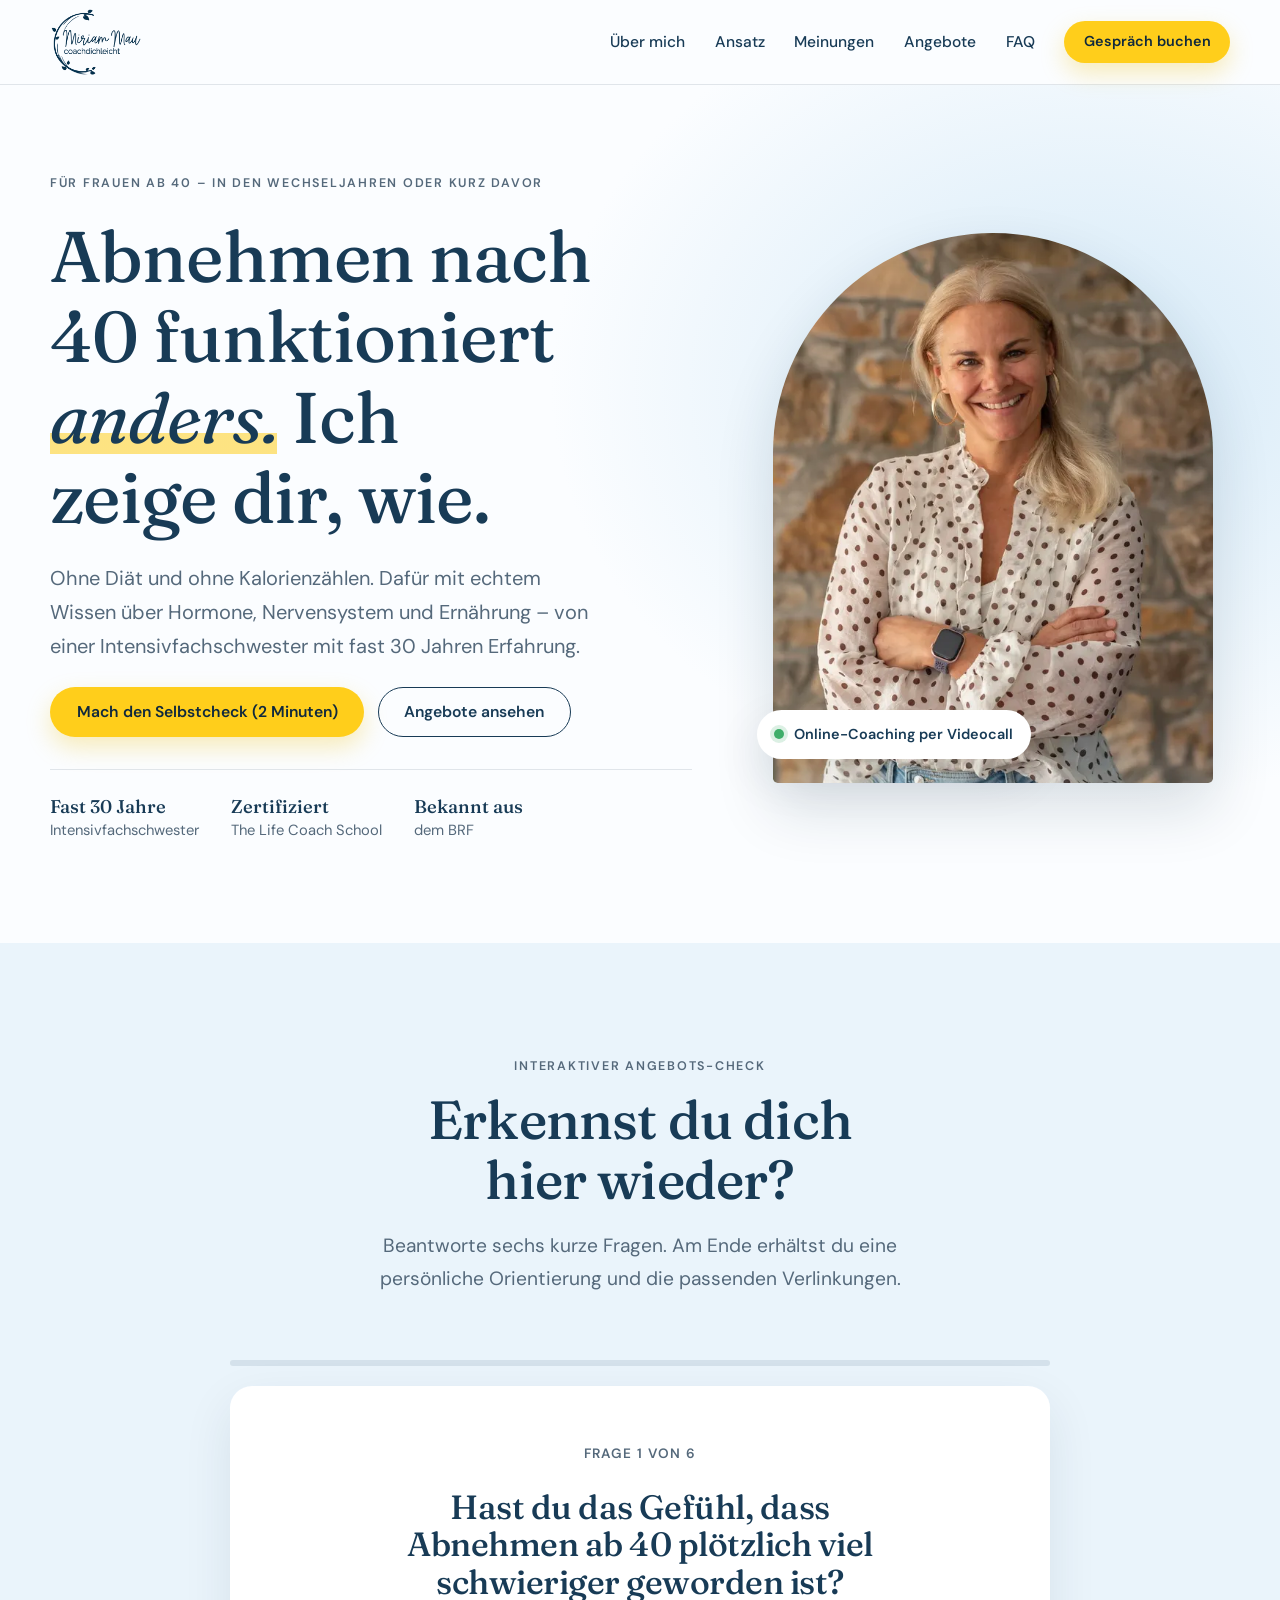
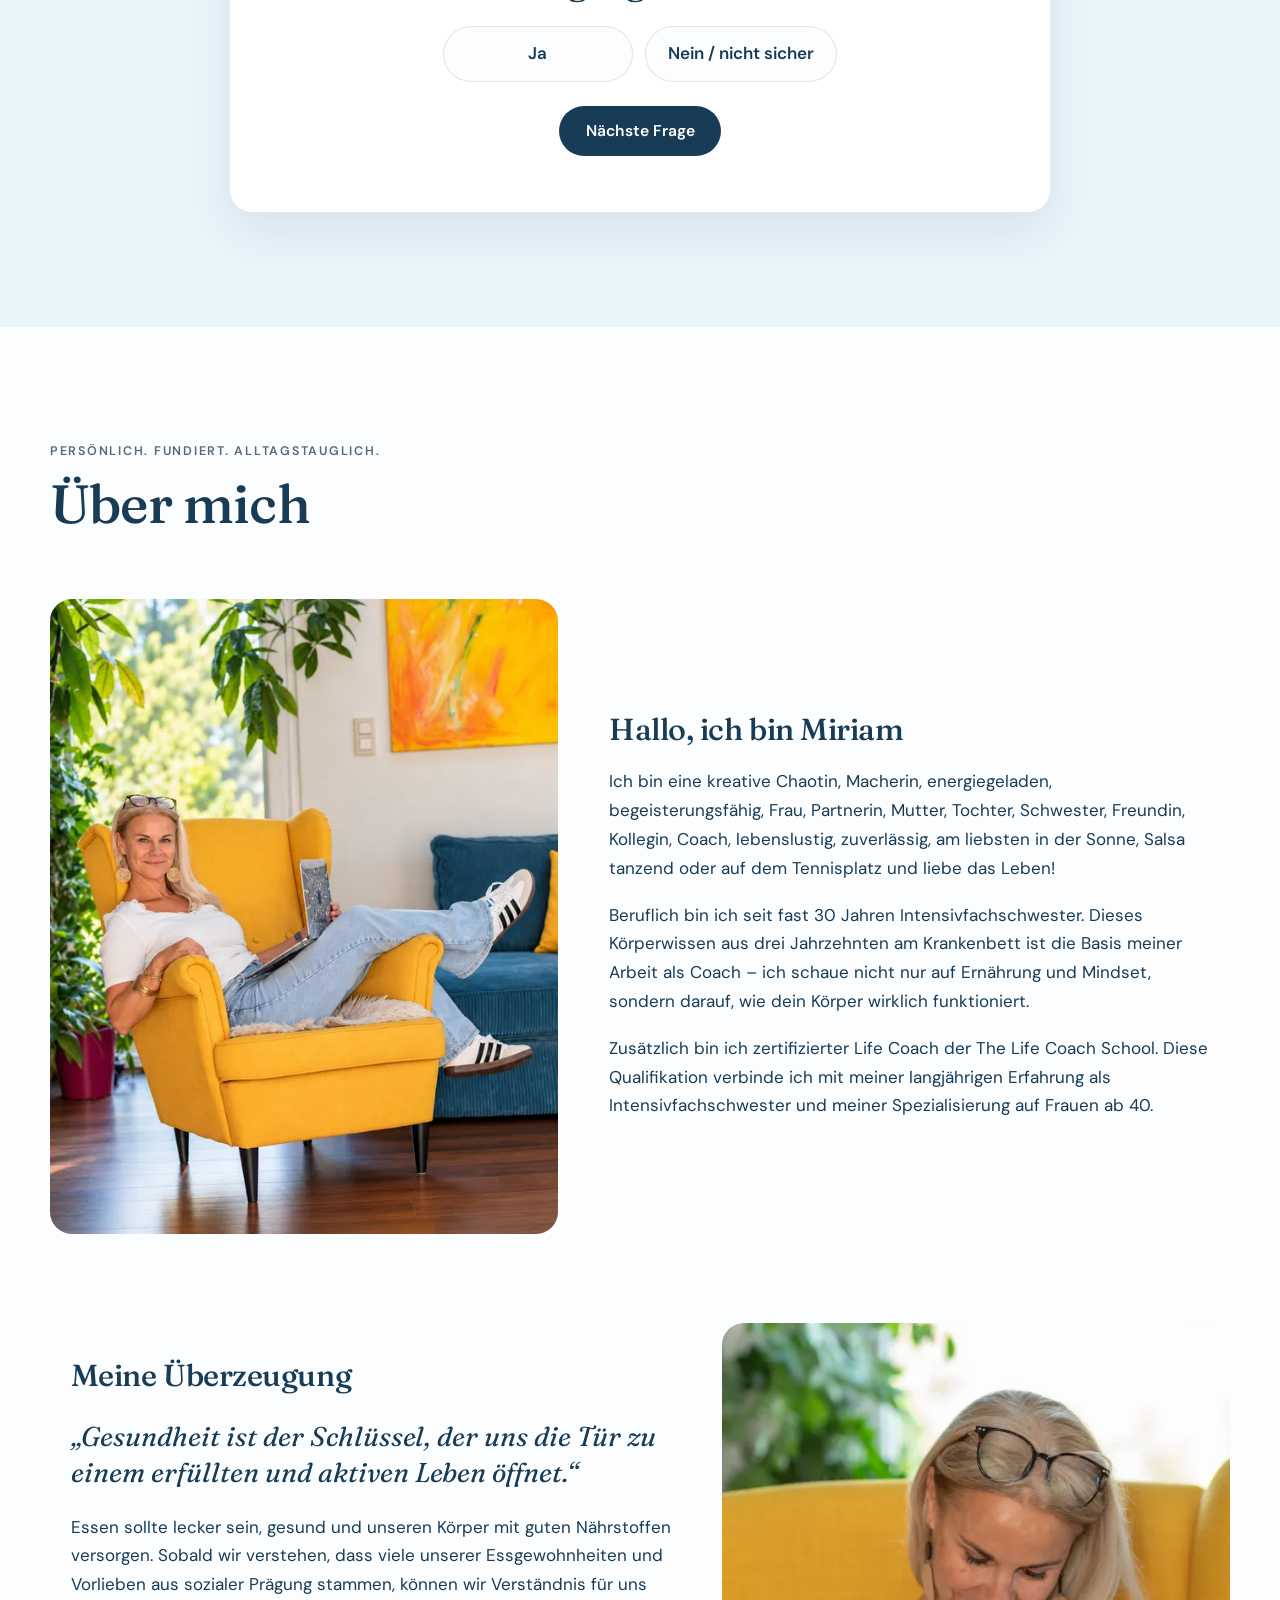
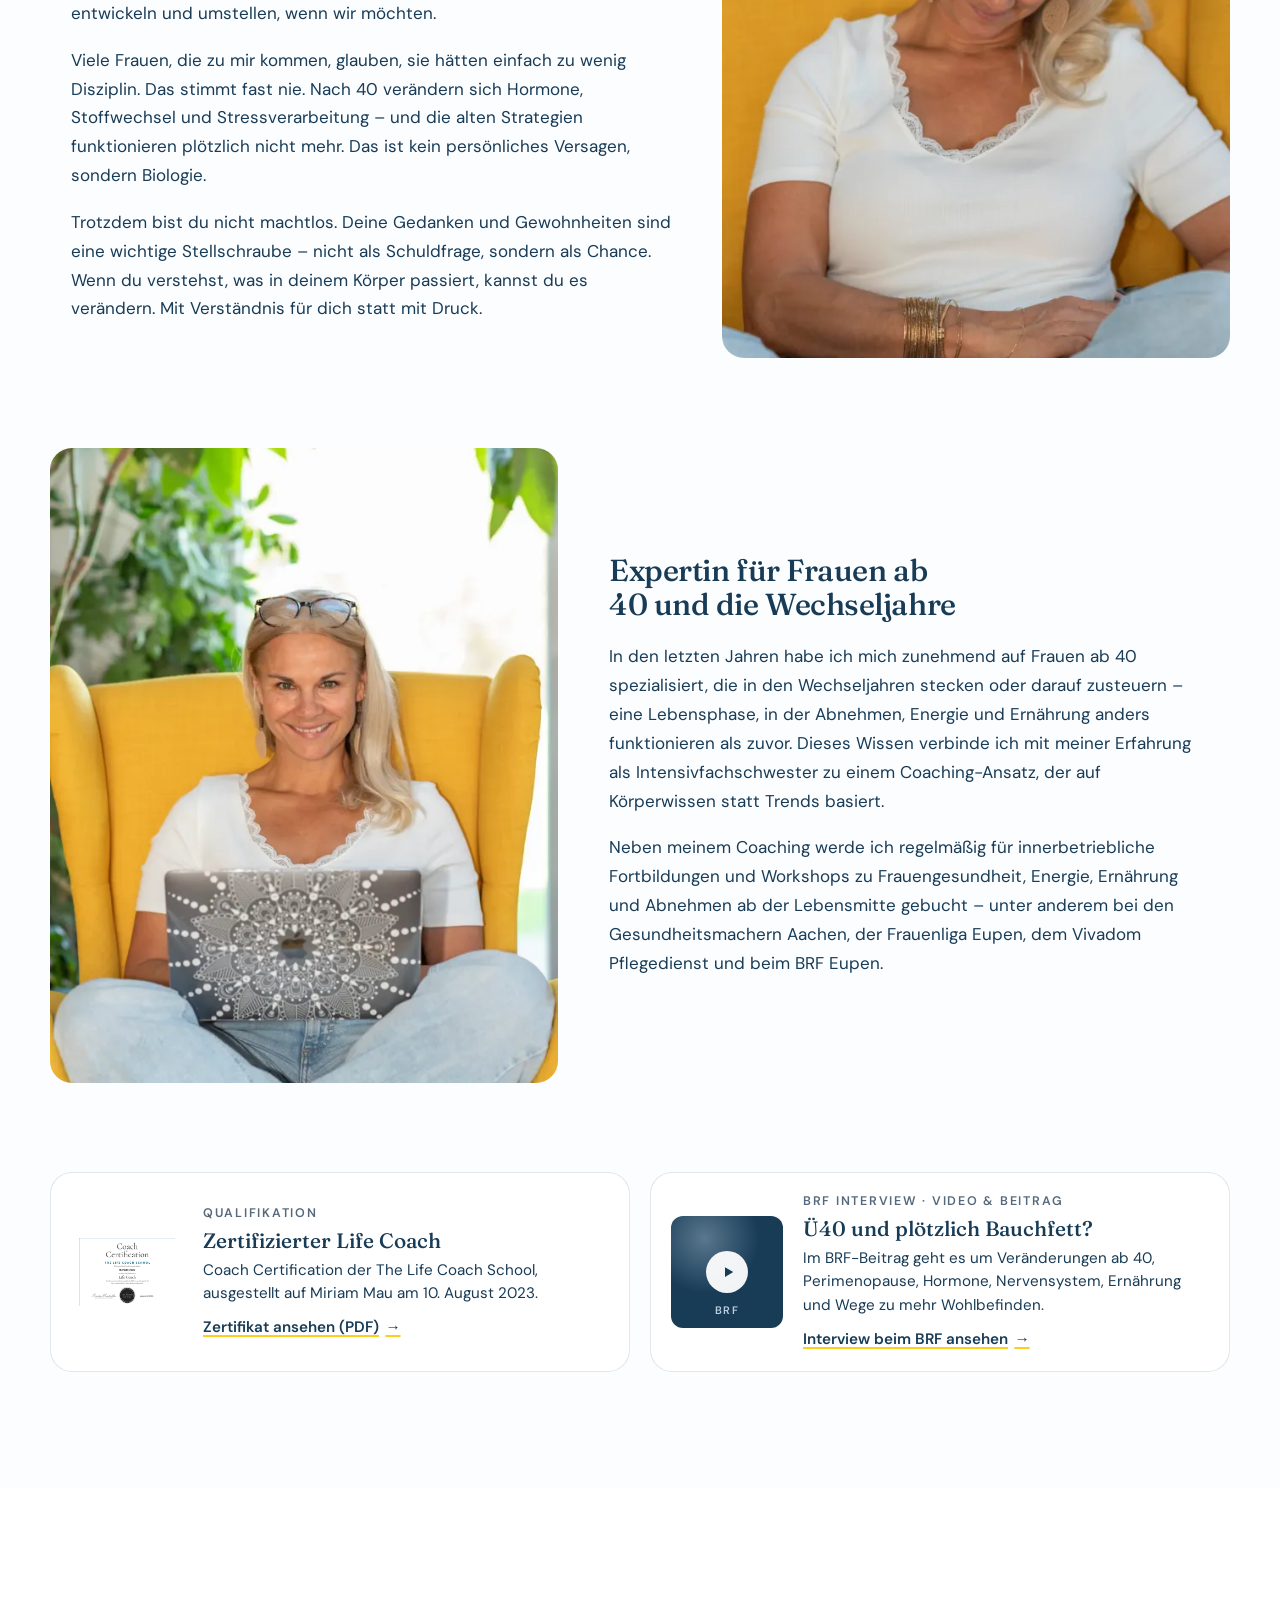
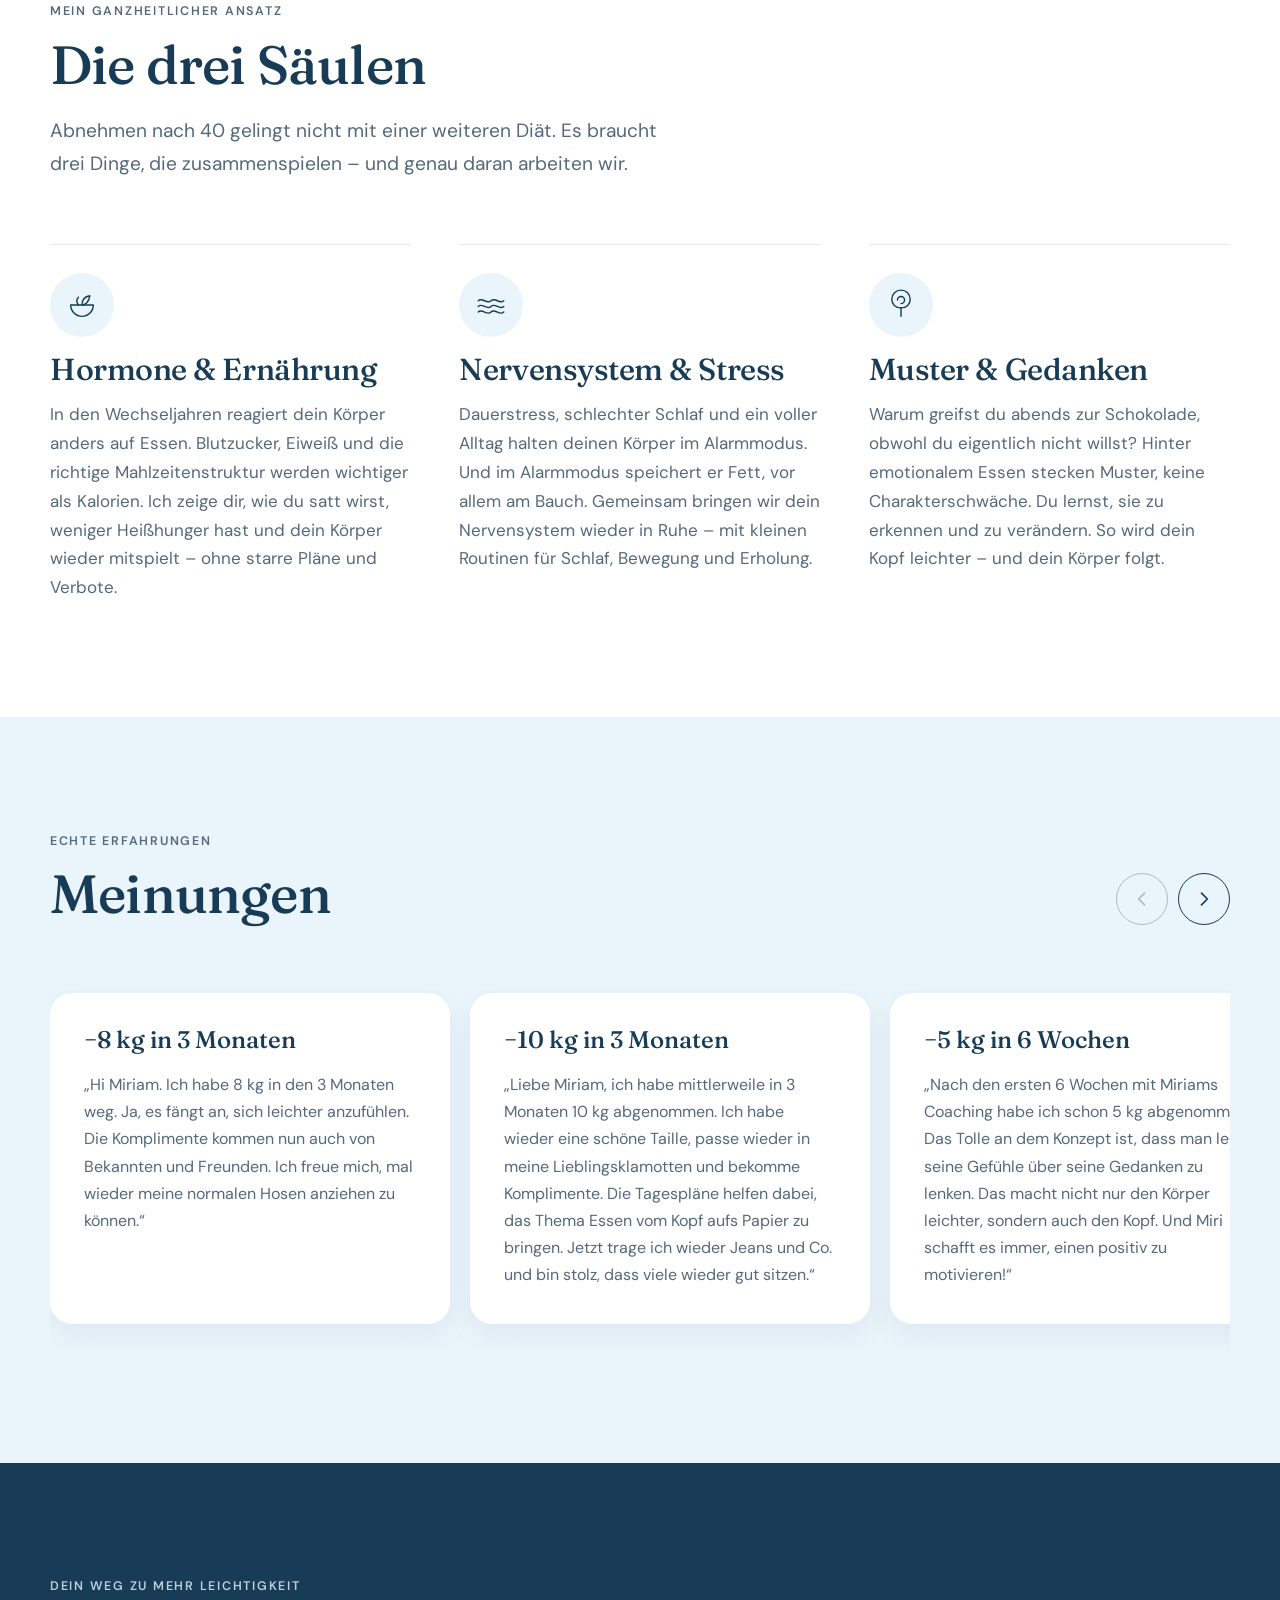
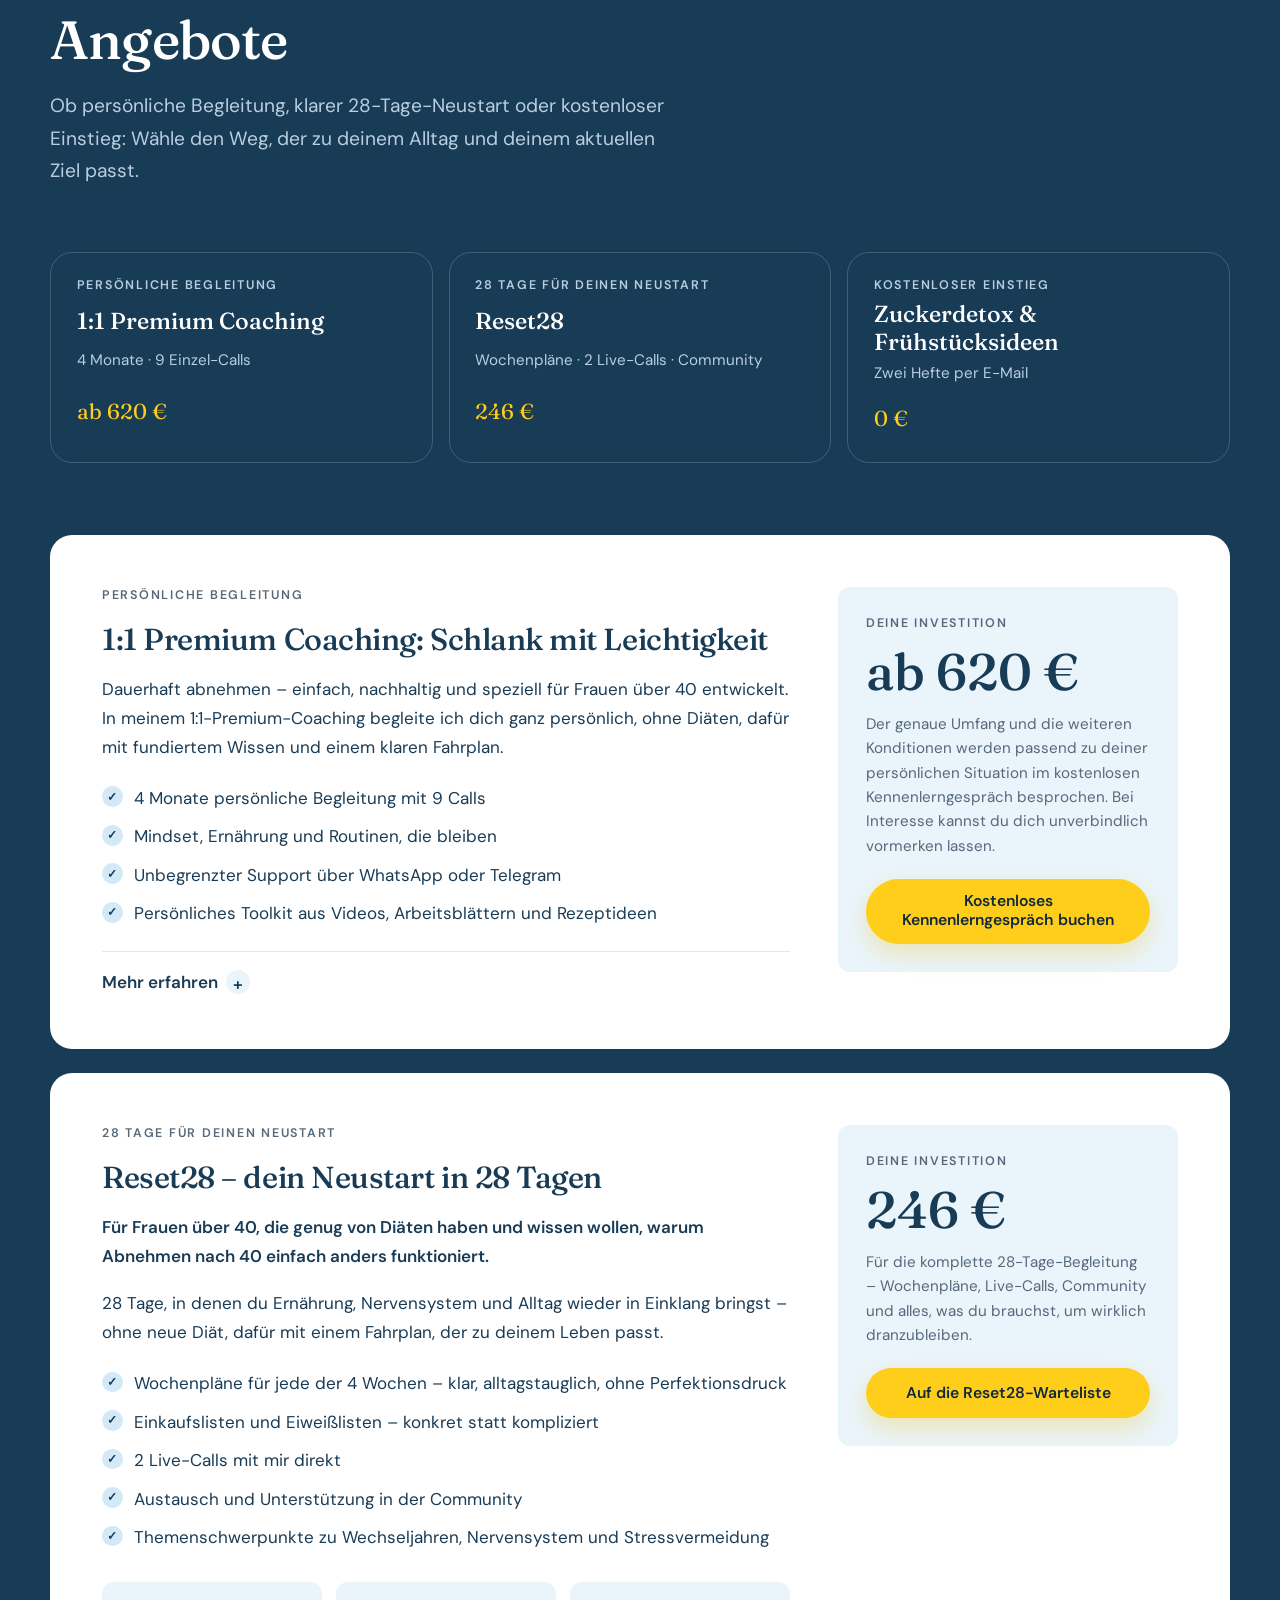
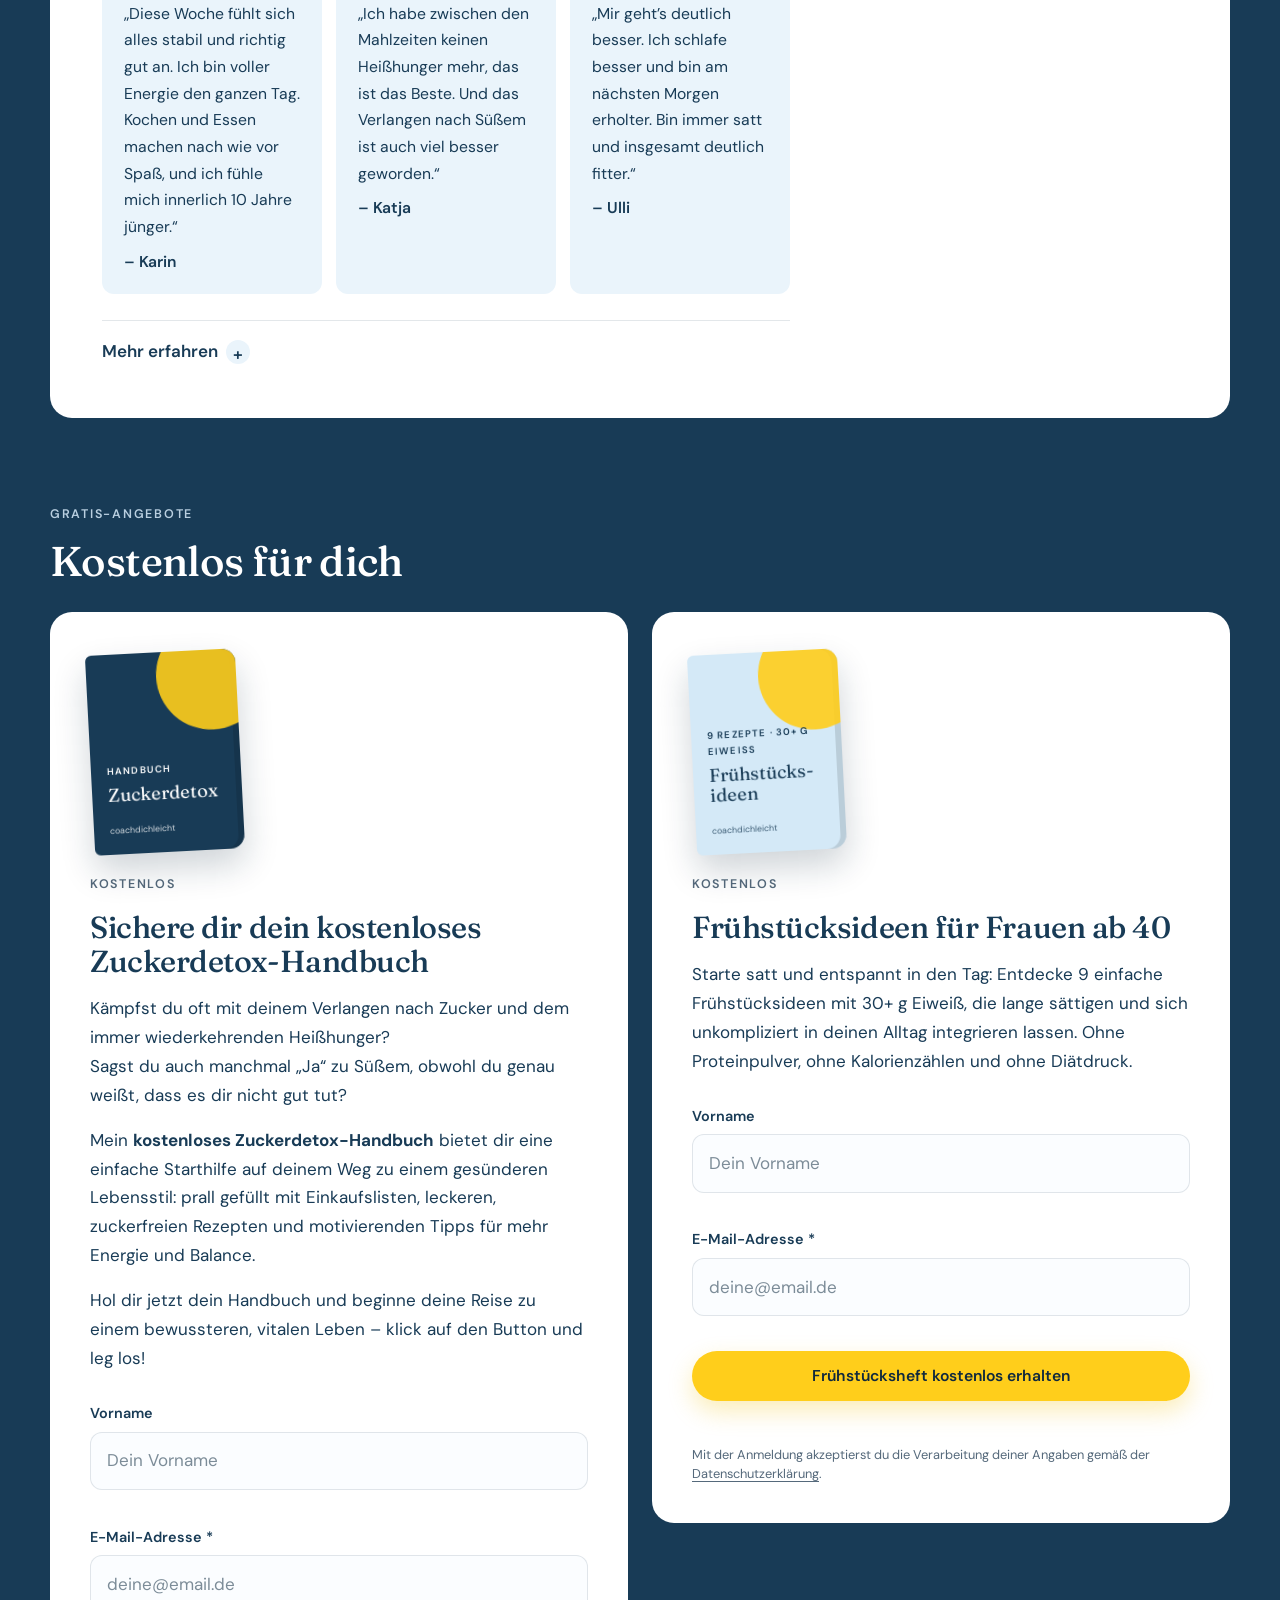
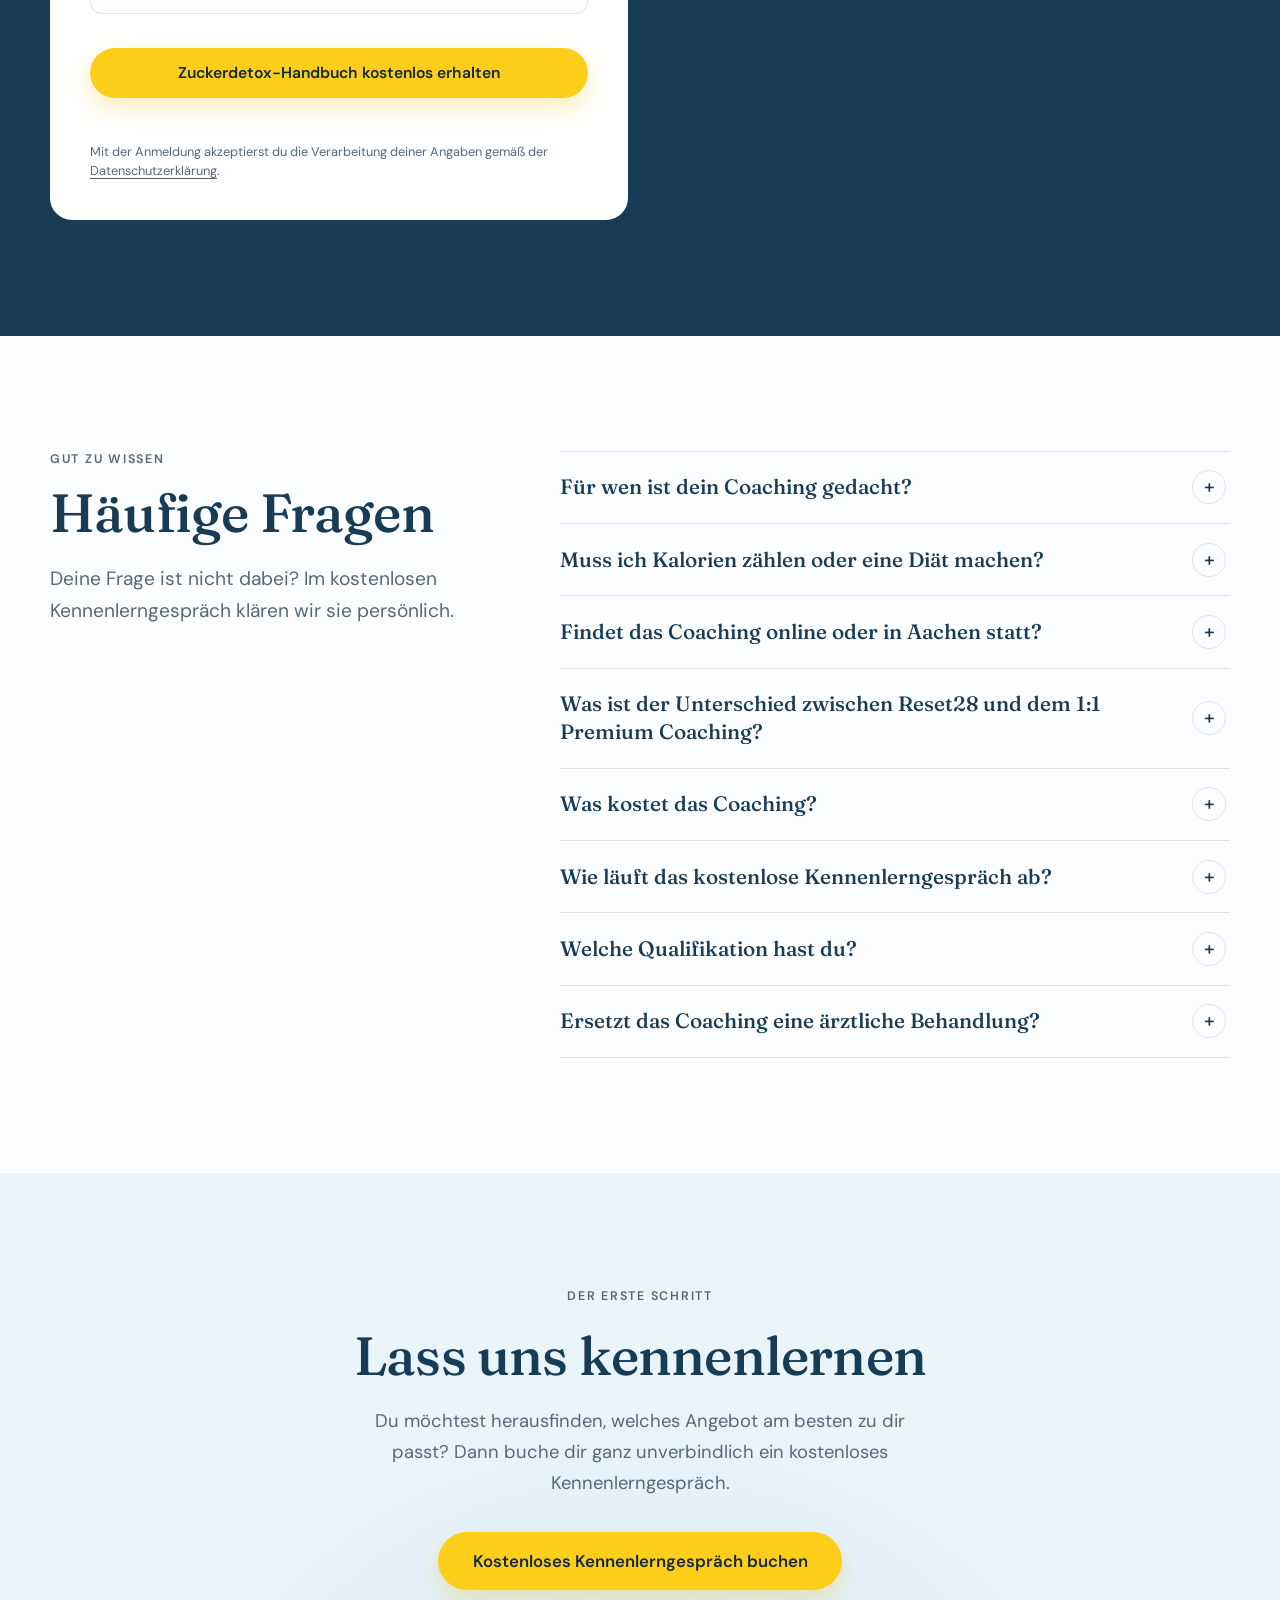
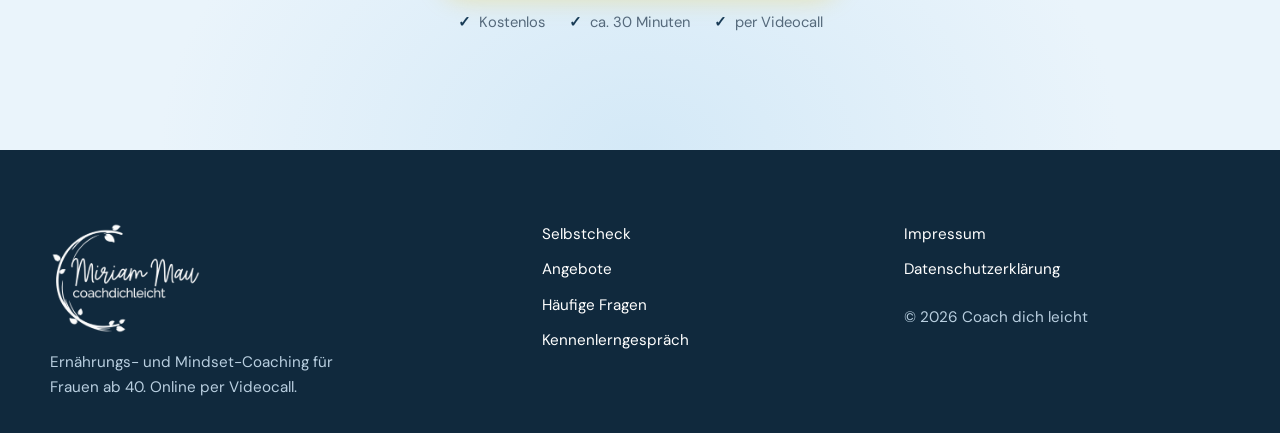
==== commit c2c42a8b: "Redesign-Vorschau: neue Typografie, Porträt-Hero, ruhigeres Design-System - Schriften Fraunces (Über" ====
--- a/index.html
+++ b/index.html
@@ -3,9 +3,9 @@
 <head>
 <meta charset="utf-8"/>
 <meta content="width=device-width, initial-scale=1.0" name="viewport"/>
-<meta content="Abnehmen ab 40 und in den Wechseljahren – ohne Diät, mit Wissen über Hormone &amp; Nervensystem. Von Intensivfachschwester Miriam Mau, in Aachen &amp; online." name="description"/>
+<meta content="Abnehmen ab 40 und in den Wechseljahren – ohne Diät, mit Wissen über Hormone &amp; Nervensystem. Online-Coaching von Intensivfachschwester Miriam Mau aus Aachen." name="description"/>
 <meta content="#183B56" name="theme-color"/>
-<title>Abnehmen ab 40 in Aachen &amp; online | Coach dich leicht</title>
+<title>Abnehmen ab 40 – Online-Coaching aus Aachen | Coach dich leicht</title>
 <!-- SEO: Sobald die Domain feststeht, überall "https://DEINE-DOMAIN.de/" ersetzen
      (hier, in robots.txt und sitemap.xml) und die [Platzhalter] in den
      strukturierten Daten unten mit den Impressumsdaten füllen. -->
@@ -16,12 +16,12 @@
 <meta content="de_DE" property="og:locale"/>
 <meta content="Coach dich leicht" property="og:site_name"/>
 <meta content="Abnehmen nach 40 funktioniert anders – Coach dich leicht" property="og:title"/>
-<meta content="Ohne Diät und ohne Kalorienzählen: Coaching für Frauen ab 40 und in den Wechseljahren – von Intensivfachschwester Miriam Mau, in Aachen &amp; online." property="og:description"/>
+<meta content="Ohne Diät und ohne Kalorienzählen: Coaching für Frauen ab 40 und in den Wechseljahren – von Intensivfachschwester Miriam Mau – online per Videocall." property="og:description"/>
 <meta content="https://DEINE-DOMAIN.de/" property="og:url"/>
 <meta content="https://DEINE-DOMAIN.de/bilder/vorschau-teilen.jpg" property="og:image"/>
 <meta content="1200" property="og:image:width"/>
 <meta content="630" property="og:image:height"/>
-<meta content="Logo Miriam Mau – coachdichleicht: Abnehmen nach 40 funktioniert anders. Aachen &amp; online" property="og:image:alt"/>
+<meta content="Miriam Mau – coachdichleicht: Abnehmen nach 40 funktioniert anders. Online per Videocall" property="og:image:alt"/>
 <meta content="summary_large_image" name="twitter:card"/>
 <script type="application/ld+json">
 {
@@ -230,6 +230,8 @@
 }
 </script>
 <link href="favicon.ico" rel="icon" sizes="any"/>
+<link as="font" crossorigin="" href="fonts/fraunces.woff2" rel="preload" type="font/woff2"/>
+<link as="font" crossorigin="" href="fonts/dm-sans.woff2" rel="preload" type="font/woff2"/>
 <link href="style.css" rel="stylesheet"/>
 <script>
   /* Versteckt animierte Elemente bis GSAP bereit ist (verhindert Flackern).
@@ -244,9 +246,7 @@
 <a class="skip-link" href="#main-content">Zum Inhalt springen</a>
 <header class="site-header">
 <div class="nav-container">
-<a aria-label="Coach dich leicht – zur Startseite" class="brand-link home-link" href="#startseite">
-<span>Coach dich leicht</span>
-</a>
+<a aria-label="Coach dich leicht – zur Startseite" class="brand-link home-link" href="#startseite"><img alt="" class="brand-logo" height="521" src="bilder/logo-700.webp" width="700"/><span class="brand-name">Coach dich leicht</span></a>
 <button aria-controls="primary-navigation" aria-expanded="false" aria-label="Menü öffnen" class="menu-toggle" type="button">
 <span></span>
 <span></span>
@@ -254,9 +254,8 @@
 </button>
 <nav aria-label="Hauptnavigation" class="primary-navigation" id="primary-navigation">
 <ul class="nav-list">
-<li><a class="home-link" href="#startseite">Startseite</a></li>
 <li><a href="#ueber-mich">Über mich</a></li>
-<li><a href="#drei-saeulen">3 Säulen</a></li>
+<li><a href="#drei-saeulen">Ansatz</a></li>
 <li><a href="#meinungen">Meinungen</a></li>
 <li class="nav-item-has-submenu">
 <a href="#angebote">Angebote</a>
@@ -266,7 +265,8 @@
 <li><a href="#zuckerdetox">Zuckerdetox-Handbuch</a></li>
 <li><a href="#fruehstuecksideen">Frühstücksideen</a></li></ul>
 </li>
-<li><a href="#haeufige-fragen">FAQ</a></li><li><a href="#kontakt">Kontakt</a></li>
+<li><a href="#haeufige-fragen">FAQ</a></li>
+<li class="nav-cta-item"><a class="button button-primary button-small nav-cta" href="https://calendly.com/coachdichleicht/30min" rel="noopener noreferrer" target="_blank">Gespräch buchen</a></li>
 </ul>
 </nav>
 </div>
@@ -274,51 +274,48 @@
 <main id="main-content" tabindex="-1">
 <section aria-labelledby="hero-title" class="hero">
 <div class="hero-inner page-container">
-<div aria-label="Coach dich leicht – Miriam Mau" class="hero-visual">
-<div aria-hidden="true" class="hero-cloud hero-cloud-left">
-<span class="cloud-bubble cloud-bubble-one"></span>
-<span class="cloud-bubble cloud-bubble-two"></span>
-<span class="cloud-bubble cloud-bubble-three"></span>
-</div>
-<img alt="Coach dich leicht – Miriam Mau" class="hero-logo" fetchpriority="high" height="967" sizes="(min-width: 1200px) 620px, 82vw" src="bilder/logo-700.webp" srcset="bilder/logo-700.webp 700w, bilder/logo-1300.webp 1300w" width="1300"/>
-<div aria-hidden="true" class="hero-cloud hero-cloud-right">
-<span class="cloud-bubble cloud-bubble-one"></span>
-<span class="cloud-bubble cloud-bubble-two"></span>
-<span class="cloud-bubble cloud-bubble-three"></span>
-</div>
-</div>
 <div class="hero-text">
-<p class="hero-kicker">Für Frauen ab 40 – in den Wechseljahren oder kurz davor</p>
-<h1 id="hero-title">Abnehmen nach 40 funktioniert anders. Ich zeige dir, wie.</h1>
+<p class="eyebrow">Für Frauen ab 40 – in den Wechseljahren oder kurz davor</p>
+<h1 id="hero-title">Abnehmen nach 40 funktioniert <em>anders.</em> Ich zeige dir, wie.</h1>
 <p class="hero-subline">Ohne Diät und ohne Kalorienzählen. Dafür mit echtem Wissen über Hormone, Nervensystem und Ernährung – von einer Intensivfachschwester mit fast 30 Jahren Erfahrung.</p>
-</div>
 <div class="hero-buttons">
 <a class="button button-primary" href="#selbstcheck">Mach den Selbstcheck (2 Minuten)</a>
-<a class="button button-primary" href="#angebote">Angebote ansehen</a>
-</div><p class="hero-trustline">Intensivfachschwester seit fast 30 Jahren · Zertifizierter Life Coach · Bekannt aus dem BRF · Coaching in Aachen &amp; online</p>
-</div>
-</section><section aria-labelledby="faq-title" class="section faq-section" id="selbstcheck"><div aria-hidden="true" class="section-cloud section-cloud-left cloud-blue"><span></span><span></span><span></span></div><div class="page-container"><header class="section-heading section-heading-centered fade-up"><p class="eyebrow">Interaktiver Angebots-Check</p><h2 id="faq-title">Erkennst du dich hier wieder?</h2><p class="section-lead">Beantworte sechs kurze Fragen. Am Ende erhältst du eine persönliche Orientierung und die passenden Verlinkungen.</p></header><div class="faq-quiz fade-up" data-faq-quiz=""><div class="faq-quiz-progress"><span class="faq-progress-bar" data-progress-bar=""></span></div><div class="faq-quiz-slides"><article class="faq-quiz-slide" data-quiz-slide=""><p class="faq-number">Frage 1 von 6</p><h3>Hast du das Gefühl, dass Abnehmen ab 40 plötzlich viel schwieriger geworden ist?</h3><div class="faq-actions"><button class="faq-choice" data-answer="yes" type="button">Ja</button><button class="faq-choice" data-answer="no" type="button">Nein / nicht sicher</button></div><div class="faq-response" data-quiz-response="" hidden=""><strong>Deine Einordnung:</strong><p class="faq-response-yes">Dann bist du nicht allein. Viele Frauen erleben Veränderungen durch Hormone, Nervensystem und Stoffwechsel, obwohl Ernährung und Bewegung ähnlich geblieben sind.</p><p class="faq-response-no" hidden="">Dann schauen wir mal weiter.</p></div><button class="button button-primary faq-next" data-quiz-next="" hidden="" type="button">Nächste Frage</button></article><article class="faq-quiz-slide" data-quiz-slide="" hidden=""><p class="faq-number">Frage 2 von 6</p><h3>Isst du eigentlich nicht mehr als früher und nimmst trotzdem zu?</h3><div class="faq-actions"><button class="faq-choice" data-answer="yes" type="button">Ja</button><button class="faq-choice" data-answer="no" type="button">Nein / nicht sicher</button></div><div class="faq-response" data-quiz-response="" hidden=""><strong>Deine Einordnung:</strong><p class="faq-response-yes">Dann lohnt es sich, die Zusammenhänge zwischen Hormonen, Stress, Schlaf und Stoffwechsel genauer anzuschauen.</p><p class="faq-response-no" hidden="">Dann schauen wir mal weiter.</p></div><button class="button button-primary faq-next" data-quiz-next="" hidden="" type="button">Nächste Frage</button></article><article class="faq-quiz-slide" data-quiz-slide="" hidden=""><p class="faq-number">Frage 3 von 6</p><h3>Kennst du Heißhungerattacken, obwohl du eigentlich satt sein solltest?</h3><div class="faq-actions"><button class="faq-choice" data-answer="yes" type="button">Ja</button><button class="faq-choice" data-answer="no" type="button">Nein / nicht sicher</button></div><div class="faq-response" data-quiz-response="" hidden=""><strong>Deine Einordnung:</strong><p class="faq-response-yes">Dann könnten Blutzucker, Stress, Gewohnheiten oder hormonelle Veränderungen eine größere Rolle spielen als bloße Willenskraft.</p><p class="faq-response-no" hidden="">Dann schauen wir mal weiter.</p></div><button class="button button-primary faq-next" data-quiz-next="" hidden="" type="button">Nächste Frage</button></article><article class="faq-quiz-slide" data-quiz-slide="" hidden=""><p class="faq-number">Frage 4 von 6</p><h3>Hast du schon viele Diäten ausprobiert, aber das Gewicht kommt immer wieder zurück?</h3><div class="faq-actions"><button class="faq-choice" data-answer="yes" type="button">Ja</button><button class="faq-choice" data-answer="no" type="button">Nein / nicht sicher</button></div><div class="faq-response" data-quiz-response="" hidden=""><strong>Deine Einordnung:</strong><p class="faq-response-yes">Dann ist es vielleicht Zeit, den Fokus von Verzicht und Kontrolle auf Verständnis, Routinen und Nachhaltigkeit zu verschieben.</p><p class="faq-response-no" hidden="">Dann schauen wir mal weiter.</p></div><button class="button button-primary faq-next" data-quiz-next="" hidden="" type="button">Nächste Frage</button></article><article class="faq-quiz-slide" data-quiz-slide="" hidden=""><p class="faq-number">Frage 5 von 6</p><h3>Denkst du häufig über Essen nach oder hast ständig das Gefühl, aufpassen zu müssen?</h3><div class="faq-actions"><button class="faq-choice" data-answer="yes" type="button">Ja</button><button class="faq-choice" data-answer="no" type="button">Nein / nicht sicher</button></div><div class="faq-response" data-quiz-response="" hidden=""><strong>Deine Einordnung:</strong><p class="faq-response-yes">Dann geht es oft nicht nur um Ernährung, sondern auch um Gewohnheiten, Gedankenmuster und dein Nervensystem.</p><p class="faq-response-no" hidden="">Dann schauen wir mal weiter.</p></div><button class="button button-primary faq-next" data-quiz-next="" hidden="" type="button">Nächste Frage</button></article><article class="faq-quiz-slide" data-quiz-slide="" hidden=""><p class="faq-number">Frage 6 von 6</p><h3>Möchtest du herausfinden, welches Angebot am besten zu deiner Situation passt?</h3><div class="faq-actions"><button class="faq-choice" data-answer="yes" type="button">Ja</button><button class="faq-choice" data-answer="no" type="button">Nein / nicht sicher</button></div><div class="faq-response" data-quiz-response="" hidden=""><strong>Deine Einordnung:</strong><p class="faq-response-yes">Dann lass uns persönlich sprechen.</p><p class="faq-response-no" hidden="">Dann schauen wir mal weiter.</p></div><button class="button button-primary faq-next" data-quiz-next="" hidden="" type="button">Zum Ergebnis</button></article><article class="faq-quiz-slide faq-result" data-quiz-result="" hidden=""><p class="eyebrow">Dein nächster Schritt</p><h3>Hast du mehrere Fragen mit „Ja“ beantwortet?</h3><p>Dann könnte eines meiner Angebote genau zu deiner aktuellen Situation passen. Ganz gleich, ob du mit <strong>Reset28</strong> starten möchtest oder dir eine persönliche Begleitung im <strong>1:1 Premium Coaching</strong> wünschst.</p><p class="faq-result-text" data-result-text=""></p><div class="faq-waitlist-buttons"><a class="button button-primary" href="https://reset28-warteliste.subscribepage.io/" rel="noopener noreferrer" target="_blank">Reset28-Warteliste</a><a class="button button-primary" href="https://calendly.com/coachdichleicht/30min" rel="noopener noreferrer" target="_blank">Kostenloses Kennenlerngespräch buchen</a></div><p>In einem unverbindlichen Gespräch schauen wir gemeinsam, wo du gerade stehst, welche Herausforderungen dich beschäftigen und welches Angebot am besten zu dir passt.</p><a class="button button-primary faq-main-cta" href="https://calendly.com/coachdichleicht/30min" rel="noopener noreferrer" target="_blank">Kostenloses Kennenlerngespräch buchen</a><button class="faq-restart" data-quiz-restart="" type="button">Quiz neu starten</button></article></div></div></div><div aria-hidden="true" class="section-cloud section-cloud-right cloud-blue"><span></span><span></span><span></span></div></section>
-<section aria-labelledby="about-title" class="section about-section" id="ueber-mich"><div aria-hidden="true" class="section-cloud section-cloud-left cloud-white"><span></span><span></span><span></span></div>
+<a class="button button-secondary" href="#angebote">Angebote ansehen</a>
+</div>
+<ul class="hero-facts">
+<li><strong>Fast 30 Jahre</strong> Intensivfachschwester</li>
+<li><strong>Zertifiziert</strong> The Life Coach School</li>
+<li><strong>Bekannt aus</strong> dem BRF</li>
+</ul>
+</div>
+<figure class="hero-portrait">
+<img alt="Miriam Mau lächelt vor einer Natursteinwand" fetchpriority="high" height="1400" sizes="(min-width: 960px) 440px, 80vw" src="bilder/miri-lachend-600.webp" srcset="bilder/miri-lachend-600.webp 600w, bilder/miri-lachend-935.webp 935w" width="935"/>
+<figcaption class="hero-badge">Online-Coaching per Videocall</figcaption>
+</figure>
+</div>
+</section>
+<section aria-labelledby="faq-title" class="section quiz-section" id="selbstcheck"><div class="page-container"><header class="section-heading section-heading-centered fade-up"><p class="eyebrow">Interaktiver Angebots-Check</p><h2 id="faq-title">Erkennst du dich hier wieder?</h2><p class="section-lead">Beantworte sechs kurze Fragen. Am Ende erhältst du eine persönliche Orientierung und die passenden Verlinkungen.</p></header><div class="faq-quiz fade-up" data-faq-quiz=""><div class="faq-quiz-progress"><span class="faq-progress-bar" data-progress-bar=""></span></div><div class="faq-quiz-slides"><article class="faq-quiz-slide" data-quiz-slide=""><p class="faq-number">Frage 1 von 6</p><h3>Hast du das Gefühl, dass Abnehmen ab 40 plötzlich viel schwieriger geworden ist?</h3><div class="faq-actions"><button class="faq-choice" data-answer="yes" type="button">Ja</button><button class="faq-choice" data-answer="no" type="button">Nein / nicht sicher</button></div><div class="faq-response" data-quiz-response="" hidden=""><strong>Deine Einordnung:</strong><p class="faq-response-yes">Dann bist du nicht allein. Viele Frauen erleben Veränderungen durch Hormone, Nervensystem und Stoffwechsel, obwohl Ernährung und Bewegung ähnlich geblieben sind.</p><p class="faq-response-no" hidden="">Dann schauen wir mal weiter.</p></div><button class="button button-dark faq-next" data-quiz-next="" hidden="" type="button">Nächste Frage</button></article><article class="faq-quiz-slide" data-quiz-slide="" hidden=""><p class="faq-number">Frage 2 von 6</p><h3>Isst du eigentlich nicht mehr als früher und nimmst trotzdem zu?</h3><div class="faq-actions"><button class="faq-choice" data-answer="yes" type="button">Ja</button><button class="faq-choice" data-answer="no" type="button">Nein / nicht sicher</button></div><div class="faq-response" data-quiz-response="" hidden=""><strong>Deine Einordnung:</strong><p class="faq-response-yes">Dann lohnt es sich, die Zusammenhänge zwischen Hormonen, Stress, Schlaf und Stoffwechsel genauer anzuschauen.</p><p class="faq-response-no" hidden="">Dann schauen wir mal weiter.</p></div><button class="button button-dark faq-next" data-quiz-next="" hidden="" type="button">Nächste Frage</button></article><article class="faq-quiz-slide" data-quiz-slide="" hidden=""><p class="faq-number">Frage 3 von 6</p><h3>Kennst du Heißhungerattacken, obwohl du eigentlich satt sein solltest?</h3><div class="faq-actions"><button class="faq-choice" data-answer="yes" type="button">Ja</button><button class="faq-choice" data-answer="no" type="button">Nein / nicht sicher</button></div><div class="faq-response" data-quiz-response="" hidden=""><strong>Deine Einordnung:</strong><p class="faq-response-yes">Dann könnten Blutzucker, Stress, Gewohnheiten oder hormonelle Veränderungen eine größere Rolle spielen als bloße Willenskraft.</p><p class="faq-response-no" hidden="">Dann schauen wir mal weiter.</p></div><button class="button button-dark faq-next" data-quiz-next="" hidden="" type="button">Nächste Frage</button></article><article class="faq-quiz-slide" data-quiz-slide="" hidden=""><p class="faq-number">Frage 4 von 6</p><h3>Hast du schon viele Diäten ausprobiert, aber das Gewicht kommt immer wieder zurück?</h3><div class="faq-actions"><button class="faq-choice" data-answer="yes" type="button">Ja</button><button class="faq-choice" data-answer="no" type="button">Nein / nicht sicher</button></div><div class="faq-response" data-quiz-response="" hidden=""><strong>Deine Einordnung:</strong><p class="faq-response-yes">Dann ist es vielleicht Zeit, den Fokus von Verzicht und Kontrolle auf Verständnis, Routinen und Nachhaltigkeit zu verschieben.</p><p class="faq-response-no" hidden="">Dann schauen wir mal weiter.</p></div><button class="button button-dark faq-next" data-quiz-next="" hidden="" type="button">Nächste Frage</button></article><article class="faq-quiz-slide" data-quiz-slide="" hidden=""><p class="faq-number">Frage 5 von 6</p><h3>Denkst du häufig über Essen nach oder hast ständig das Gefühl, aufpassen zu müssen?</h3><div class="faq-actions"><button class="faq-choice" data-answer="yes" type="button">Ja</button><button class="faq-choice" data-answer="no" type="button">Nein / nicht sicher</button></div><div class="faq-response" data-quiz-response="" hidden=""><strong>Deine Einordnung:</strong><p class="faq-response-yes">Dann geht es oft nicht nur um Ernährung, sondern auch um Gewohnheiten, Gedankenmuster und dein Nervensystem.</p><p class="faq-response-no" hidden="">Dann schauen wir mal weiter.</p></div><button class="button button-dark faq-next" data-quiz-next="" hidden="" type="button">Nächste Frage</button></article><article class="faq-quiz-slide" data-quiz-slide="" hidden=""><p class="faq-number">Frage 6 von 6</p><h3>Möchtest du herausfinden, welches Angebot am besten zu deiner Situation passt?</h3><div class="faq-actions"><button class="faq-choice" data-answer="yes" type="button">Ja</button><button class="faq-choice" data-answer="no" type="button">Nein / nicht sicher</button></div><div class="faq-response" data-quiz-response="" hidden=""><strong>Deine Einordnung:</strong><p class="faq-response-yes">Dann lass uns persönlich sprechen.</p><p class="faq-response-no" hidden="">Dann schauen wir mal weiter.</p></div><button class="button button-dark faq-next" data-quiz-next="" hidden="" type="button">Zum Ergebnis</button></article><article class="faq-quiz-slide faq-result" data-quiz-result="" hidden=""><p class="eyebrow">Dein nächster Schritt</p><h3>Hast du mehrere Fragen mit „Ja“ beantwortet?</h3><p>Dann könnte eines meiner Angebote genau zu deiner aktuellen Situation passen. Ganz gleich, ob du mit <strong>Reset28</strong> starten möchtest oder dir eine persönliche Begleitung im <strong>1:1 Premium Coaching</strong> wünschst.</p><p class="faq-result-text" data-result-text=""></p><div class="faq-waitlist-buttons"><a class="button button-secondary-light" href="https://reset28-warteliste.subscribepage.io/" rel="noopener noreferrer" target="_blank">Reset28-Warteliste</a><a class="button button-primary" href="https://calendly.com/coachdichleicht/30min" rel="noopener noreferrer" target="_blank">Kostenloses Kennenlerngespräch buchen</a></div><p>In einem unverbindlichen Gespräch schauen wir gemeinsam, wo du gerade stehst, welche Herausforderungen dich beschäftigen und welches Angebot am besten zu dir passt.</p><button class="faq-restart" data-quiz-restart="" type="button">Quiz neu starten</button></article></div></div></div></section>
+<section aria-labelledby="about-title" class="section about-section" id="ueber-mich">
 <div class="page-container">
 <header class="section-heading fade-up">
 <p class="eyebrow">Persönlich. Fundiert. Alltagstauglich.</p>
 <h2 id="about-title">Über mich</h2>
 </header>
 <article class="story-row">
-<figure class="story-media story-media-blue slide-left">
+<figure class="story-media slide-left">
 <img alt="Miriam sitzt in einem gelben Sessel" decoding="async" height="1498" loading="lazy" sizes="(min-width: 1200px) 460px, (min-width: 768px) 40vw, 100vw" src="bilder/miri-sessel-600.webp" srcset="bilder/miri-sessel-600.webp 600w, bilder/miri-sessel-1000.webp 1000w" width="1000"/>
 </figure>
-<div class="story-card story-card-yellow fade-up">
+<div class="story-text fade-up">
 <h3>Hallo, ich bin Miriam</h3>
 <p>Ich bin eine kreative Chaotin, Macherin, energiegeladen, begeisterungsfähig, Frau, Partnerin, Mutter, Tochter, Schwester, Freundin, Kollegin, Coach, lebenslustig, zuverlässig, am liebsten in der Sonne, Salsa tanzend oder auf dem Tennisplatz und liebe das Leben!</p>
 <p>Beruflich bin ich seit fast 30 Jahren Intensivfachschwester. Dieses Körperwissen aus drei Jahrzehnten am Krankenbett ist die Basis meiner Arbeit als Coach – ich schaue nicht nur auf Ernährung und Mindset, sondern darauf, wie dein Körper wirklich funktioniert.</p>
 <p>Zusätzlich bin ich zertifizierter Life Coach der The Life Coach School. Diese Qualifikation verbinde ich mit meiner langjährigen Erfahrung als Intensivfachschwester und meiner Spezialisierung auf Frauen ab 40.</p></div>
 </article>
 <article class="story-row story-row-reverse">
-<figure class="story-media story-media-yellow slide-right">
-<img alt="Miriam vor einer Natursteinwand" decoding="async" height="1400" loading="lazy" sizes="(min-width: 1200px) 460px, (min-width: 768px) 40vw, 100vw" src="bilder/miri-lachend-600.webp" srcset="bilder/miri-lachend-600.webp 600w, bilder/miri-lachend-935.webp 935w" width="935"/>
+<figure class="story-media slide-right">
+<img alt="Miriam sitzt nachdenklich in einem gelben Sessel" decoding="async" height="1498" loading="lazy" sizes="(min-width: 1200px) 520px, (min-width: 768px) 45vw, 100vw" src="bilder/miri-sessel-nah-600.webp" srcset="bilder/miri-sessel-nah-600.webp 600w, bilder/miri-sessel-nah-1000.webp 1000w" width="1000"/>
 </figure>
-<div class="story-card story-card-blue fade-up">
+<div class="story-text fade-up">
 <h3>Meine Überzeugung</h3>
 <blockquote>„Gesundheit ist der Schlüssel, der uns die Tür zu einem erfüllten und aktiven Leben öffnet.“</blockquote>
 <p>Essen sollte lecker sein, gesund und unseren Körper mit guten Nährstoffen versorgen. Sobald wir verstehen, dass viele unserer Essgewohnheiten und Vorlieben aus sozialer Prägung stammen, können wir Verständnis für uns entwickeln und umstellen, wenn wir möchten.</p>
@@ -327,104 +324,117 @@
 </div>
 </article>
 <article class="story-row">
-<figure class="story-media story-media-yellow slide-left">
+<figure class="story-media slide-left">
 <img alt="Miriam sitzt mit einem Laptop in einem gelben Sessel" decoding="async" height="1498" loading="lazy" sizes="(min-width: 1200px) 460px, (min-width: 768px) 40vw, 100vw" src="bilder/miri-sessel-laecheln-600.webp" srcset="bilder/miri-sessel-laecheln-600.webp 600w, bilder/miri-sessel-laecheln-1000.webp 1000w" width="1000"/>
 </figure>
-<div class="story-card story-card-blue fade-up">
+<div class="story-text fade-up">
 <h3>Expertin für Frauen ab 40 und die Wechseljahre</h3>
 <p>In den letzten Jahren habe ich mich zunehmend auf Frauen ab 40 spezialisiert, die in den Wechseljahren stecken oder darauf zusteuern – eine Lebensphase, in der Abnehmen, Energie und Ernährung anders funktionieren als zuvor. Dieses Wissen verbinde ich mit meiner Erfahrung als Intensivfachschwester zu einem Coaching-Ansatz, der auf Körperwissen statt Trends basiert.</p>
 <p>Neben meinem Coaching werde ich regelmäßig für innerbetriebliche Fortbildungen und Workshops zu Frauengesundheit, Energie, Ernährung und Abnehmen ab der Lebensmitte gebucht – unter anderem bei den Gesundheitsmachern Aachen, der Frauenliga Eupen, dem Vivadom Pflegedienst und beim BRF Eupen.</p>
 </div>
 </article>
-<article aria-labelledby="certificate-title" class="certificate-card fade-up"><div class="certificate-copy"><p class="eyebrow">Qualifikation</p><h3 id="certificate-title">Zertifizierter Life Coach</h3><p>Coach Certification der The Life Coach School, ausgestellt auf Miriam Mau am 10. August 2023.</p></div><a class="certificate-frame certificate-preview" href="Coach%20Certification.pdf" rel="noopener noreferrer" target="_blank"><img alt="Coach Certification der The Life Coach School für Miriam Mau, 10. August 2023 (PDF öffnen)" decoding="async" height="848" loading="lazy" sizes="(min-width: 720px) 640px, 90vw" src="bilder/zertifikat-700.webp" srcset="bilder/zertifikat-700.webp 700w, bilder/zertifikat-1200.webp 1200w" width="1200"/></a><a class="button button-primary certificate-link" href="Coach%20Certification.pdf" rel="noopener noreferrer" target="_blank">Zertifikat als PDF öffnen</a></article><article aria-labelledby="interview-title" class="interview-card fade-up">
-<div class="interview-copy">
-<p class="eyebrow">BRF Interview</p>
-<h3 id="interview-title">Interview: Ü40 und plötzlich Bauchfett?</h3>
-<p>Im BRF-Beitrag geht es um Veränderungen ab 40, Perimenopause, Hormone, Nervensystem, Ernährung und Wege zu mehr Wohlbefinden.</p>
-<a class="button button-primary" href="https://brf.be/regional/2115065/" rel="noopener noreferrer" target="_blank">Interview beim BRF ansehen</a>
-</div>
-<a class="interview-visual" href="https://brf.be/regional/2115065/" rel="noopener noreferrer" target="_blank">
-<span aria-hidden="true" class="interview-play">▶</span>
-<span class="interview-kicker">Video &amp; Beitrag</span>
-<strong>Ü40 und plötzlich Bauchfett?</strong>
+<div class="credentials">
+<a class="credential fade-up" href="Coach%20Certification.pdf" rel="noopener noreferrer" target="_blank">
+<span class="credential-media credential-certificate"><img alt="" decoding="async" height="495" loading="lazy" src="bilder/zertifikat-700.webp" width="700"/></span>
+<span class="credential-copy">
+<span class="label">Qualifikation</span>
+<strong class="credential-title" id="certificate-title">Zertifizierter Life Coach</strong>
+<span>Coach Certification der The Life Coach School, ausgestellt auf Miriam Mau am 10. August 2023.</span>
+<span class="text-link">Zertifikat ansehen (PDF)</span>
+</span>
 </a>
-</article>
-</div>
-<div aria-hidden="true" class="section-cloud section-cloud-right cloud-white"><span></span><span></span><span></span></div></section>
-<section aria-labelledby="pillars-title" class="section pillars-section" id="drei-saeulen"><div aria-hidden="true" class="section-cloud section-cloud-left cloud-blue"><span></span><span></span><span></span></div>
+<a class="credential fade-up" href="https://brf.be/regional/2115065/" rel="noopener noreferrer" target="_blank">
+<span aria-hidden="true" class="credential-media credential-video"><span class="play-icon"><svg viewBox="0 0 24 24"><path d="M8 5.5v13l11-6.5z"/></svg></span><span class="credential-video-label">BRF</span></span>
+<span class="credential-copy">
+<span class="label">BRF Interview · Video &amp; Beitrag</span>
+<strong class="credential-title" id="interview-title">Ü40 und plötzlich Bauchfett?</strong>
+<span>Im BRF-Beitrag geht es um Veränderungen ab 40, Perimenopause, Hormone, Nervensystem, Ernährung und Wege zu mehr Wohlbefinden.</span>
+<span class="text-link">Interview beim BRF ansehen</span>
+</span>
+</a>
+</div>
+</div>
+</section>
+<section aria-labelledby="pillars-title" class="section pillars-section" id="drei-saeulen">
 <div class="page-container">
-<header class="section-heading section-heading-centered fade-up">
+<header class="section-heading fade-up">
 <p class="eyebrow">Mein ganzheitlicher Ansatz</p>
 <h2 id="pillars-title">Die drei Säulen</h2>
 <p class="section-lead">Abnehmen nach 40 gelingt nicht mit einer weiteren Diät. Es braucht drei Dinge, die zusammenspielen – und genau daran arbeiten wir.</p>
 </header>
 <div class="pillars-grid">
-<article class="pillar-card fade-up">
-<figure class="pillar-media"><img alt="Symbolbild zu Hormonen und Ernährung" decoding="async" height="800" loading="lazy" sizes="(min-width: 1100px) 380px, (min-width: 768px) 45vw, 90vw" src="bilder/essen-500.webp" srcset="bilder/essen-500.webp 500w, bilder/essen-800.webp 800w" width="800"/></figure>
-<div class="pillar-content"><p class="pillar-number">01</p><h3>Hormone &amp; Ernährung</h3><p>In den Wechseljahren reagiert dein Körper anders auf Essen. Blutzucker, Eiweiß und die richtige Mahlzeitenstruktur werden wichtiger als Kalorien. Ich zeige dir, wie du satt wirst, weniger Heißhunger hast und dein Körper wieder mitspielt – ohne starre Pläne und Verbote.</p></div>
-</article>
-<article class="pillar-card fade-up">
-<figure class="pillar-media"><img alt="Symbolbild zu Nervensystem und Stress" decoding="async" height="800" loading="lazy" sizes="(min-width: 1100px) 380px, (min-width: 768px) 45vw, 90vw" src="bilder/lifestyle-500.webp" srcset="bilder/lifestyle-500.webp 500w, bilder/lifestyle-800.webp 800w" width="800"/></figure>
-<div class="pillar-content"><p class="pillar-number">02</p><h3>Nervensystem &amp; Stress</h3><p>Dauerstress, schlechter Schlaf und ein voller Alltag halten deinen Körper im Alarmmodus. Und im Alarmmodus speichert er Fett, vor allem am Bauch. Gemeinsam bringen wir dein Nervensystem wieder in Ruhe – mit kleinen Routinen für Schlaf, Bewegung und Erholung.</p></div>
-</article>
-<article class="pillar-card fade-up">
-<figure class="pillar-media"><img alt="Symbolbild zu Mustern und Gedanken" decoding="async" height="800" loading="lazy" sizes="(min-width: 1100px) 380px, (min-width: 768px) 45vw, 90vw" src="bilder/mindset-500.webp" srcset="bilder/mindset-500.webp 500w, bilder/mindset-800.webp 800w" width="800"/></figure>
-<div class="pillar-content"><p class="pillar-number">03</p><h3>Muster &amp; Gedanken</h3><p>Warum greifst du abends zur Schokolade, obwohl du eigentlich nicht willst? Hinter emotionalem Essen stecken Muster, keine Charakterschwäche. Du lernst, sie zu erkennen und zu verändern. So wird dein Kopf leichter – und dein Körper folgt.</p></div>
-</article>
-</div>
-</div>
-<div aria-hidden="true" class="section-cloud section-cloud-right cloud-blue"><span></span><span></span><span></span></div></section>
-<section aria-labelledby="testimonials-title" class="section testimonials-section" id="meinungen"><div aria-hidden="true" class="section-cloud section-cloud-left cloud-white"><span></span><span></span><span></span></div>
+<article class="pillar fade-up"><span class="pillar-icon"><svg aria-hidden="true" viewBox="0 0 48 48"><path d="M8 24h32a16 16 0 0 1-32 0Z"/><path d="M24 24c0-7 4-12 11-13-1 7-5 12-11 13Z"/><path d="M19 24c-3-4-3-8 0-11"/></svg></span><h3>Hormone &amp; Ernährung</h3><p>In den Wechseljahren reagiert dein Körper anders auf Essen. Blutzucker, Eiweiß und die richtige Mahlzeitenstruktur werden wichtiger als Kalorien. Ich zeige dir, wie du satt wirst, weniger Heißhunger hast und dein Körper wieder mitspielt – ohne starre Pläne und Verbote.</p></article>
+<article class="pillar fade-up"><span class="pillar-icon"><svg aria-hidden="true" viewBox="0 0 48 48"><path d="M6 18c6-6 12 6 18 0s12 6 18 0"/><path d="M6 26c6-6 12 6 18 0s12 6 18 0"/><path d="M6 34c6-6 12 6 18 0s12 6 18 0"/></svg></span><h3>Nervensystem &amp; Stress</h3><p>Dauerstress, schlechter Schlaf und ein voller Alltag halten deinen Körper im Alarmmodus. Und im Alarmmodus speichert er Fett, vor allem am Bauch. Gemeinsam bringen wir dein Nervensystem wieder in Ruhe – mit kleinen Routinen für Schlaf, Bewegung und Erholung.</p></article>
+<article class="pillar fade-up"><span class="pillar-icon"><svg aria-hidden="true" viewBox="0 0 48 48"><path d="M24 40V28"/><path d="M24 28c-8 0-13-5-13-12a13 13 0 0 1 26 0c0 7-5 12-13 12Z"/><path d="M24 22a5 5 0 1 0-5-5"/></svg></span><h3>Muster &amp; Gedanken</h3><p>Warum greifst du abends zur Schokolade, obwohl du eigentlich nicht willst? Hinter emotionalem Essen stecken Muster, keine Charakterschwäche. Du lernst, sie zu erkennen und zu verändern. So wird dein Kopf leichter – und dein Körper folgt.</p></article>
+</div>
+</div>
+</section>
+<section aria-labelledby="testimonials-title" class="section testimonials-section" id="meinungen">
+<div class="page-container">
+<header class="section-heading section-heading-row fade-up">
+<div>
+<p class="eyebrow">Echte Erfahrungen</p>
+<h2 id="testimonials-title">Meinungen</h2>
+</div>
+<div class="carousel-controls">
+<button aria-label="Vorherige Kundenmeinung" class="carousel-button carousel-button--prev" type="button"><svg aria-hidden="true" viewBox="0 0 24 24"><path d="M15 5l-7 7 7 7"/></svg></button>
+<button aria-label="Nächste Kundenmeinung" class="carousel-button carousel-button--next" type="button"><svg aria-hidden="true" viewBox="0 0 24 24"><path d="M9 5l7 7-7 7"/></svg></button>
+</div>
+</header>
+<div class="carousel-shell fade-up">
+<div aria-label="Kundenmeinungen – horizontal scrollbar" class="testimonials-track" tabindex="0">
+<article class="testimonial-card"><p class="testimonial-result">−8 kg in 3 Monaten</p><p>„Hi Miriam. Ich habe 8 kg in den 3 Monaten weg. Ja, es fängt an, sich leichter anzufühlen. Die Komplimente kommen nun auch von Bekannten und Freunden. Ich freue mich, mal wieder meine normalen Hosen anziehen zu können.“</p></article>
+<article class="testimonial-card"><p class="testimonial-result">−10 kg in 3 Monaten</p><p>„Liebe Miriam, ich habe mittlerweile in 3 Monaten 10 kg abgenommen. Ich habe wieder eine schöne Taille, passe wieder in meine Lieblingsklamotten und bekomme Komplimente. Die Tagespläne helfen dabei, das Thema Essen vom Kopf aufs Papier zu bringen. Jetzt trage ich wieder Jeans und Co. und bin stolz, dass viele wieder gut sitzen.“</p></article>
+<article class="testimonial-card"><p class="testimonial-result">−5 kg in 6 Wochen</p><p>„Nach den ersten 6 Wochen mit Miriams Coaching habe ich schon 5 kg abgenommen. Das Tolle an dem Konzept ist, dass man lernt, seine Gefühle über seine Gedanken zu lenken. Das macht nicht nur den Körper leichter, sondern auch den Kopf. Und Miri schafft es immer, einen positiv zu motivieren!“</p></article>
+<article class="testimonial-card"><p class="testimonial-result">Leicht und ohne Verzicht</p><p>„Ich bin sehr froh, dass ich mich für das Coaching entschieden habe. Miriam ist sehr sympathisch und wir hatten direkt einen guten Draht. Ich habe viel Hintergrundwissen und nützliche Maßnahmen bekommen. Es geht leicht und ohne Verzicht oder Kalorienzählen. Ich kann das Coaching nur empfehlen.“</p></article>
+<article class="testimonial-card"><p class="testimonial-result">Achtsamer mit mir und dem Essen</p><p>„Was ich total schön fand, ist, dass du dich nicht nur auf Ernährung und Essen fokussiert hast, sondern einen Weg gefunden hast, damit wir achtsamer mit uns und unserer Einstellung zum Essen umgehen. Viele tolle Ansätze motivieren mich weiterhin, weiterzumachen!“</p></article>
+<article class="testimonial-card"><p class="testimonial-result">−2 kg in 13 Tagen</p><p>„Die Ergebnisse nach diesen 13 Tagen sind: ein besseres Körpergefühl, ein respektvoller und wertschätzender Umgang mit mir, meinem Körper und meinen Gefühlen – und das Beste: 2 kg! Danke dafür!“</p></article>
+<article class="testimonial-card"><p class="testimonial-result">−6 kg in 7 Wochen</p><p>„Dank Miriams Hilfe habe ich in nur 7 Wochen 6 Kilo an Gewicht verloren! Miriam gibt viele wertvolle Tipps, die leicht umzusetzen sind und auch noch Spaß machen. Probiert es aus – Miriam hilft, wo sie nur kann!“</p></article>
+</div>
+</div>
+</div>
+</section>
+<section aria-labelledby="offers-title" class="section offers-section" id="angebote">
 <div class="page-container">
 <header class="section-heading fade-up">
-<p class="eyebrow">Echte Erfahrungen</p>
-<h2 id="testimonials-title">Meinungen</h2>
-</header>
-<div class="carousel-shell fade-up">
-<button aria-label="Vorherige Kundenmeinung" class="carousel-button carousel-button--prev" type="button">←</button>
-<div aria-label="Kundenmeinungen – horizontal scrollbar" class="testimonials-track" tabindex="0">
-<article class="testimonial-card"><p>„Hi Miriam. Ich habe 8 kg in den 3 Monaten weg. Ja, es fängt an, sich leichter anzufühlen. Die Komplimente kommen nun auch von Bekannten und Freunden. Ich freue mich, mal wieder meine normalen Hosen anziehen zu können.“</p></article>
-<article class="testimonial-card"><p>„Liebe Miriam, ich habe mittlerweile in 3 Monaten 10 kg abgenommen. Ich habe wieder eine schöne Taille, passe wieder in meine Lieblingsklamotten und bekomme Komplimente. Die Tagespläne helfen dabei, das Thema Essen vom Kopf aufs Papier zu bringen. Jetzt trage ich wieder Jeans und Co. und bin stolz, dass viele wieder gut sitzen.“</p></article>
-<article class="testimonial-card"><p>„Nach den ersten 6 Wochen mit Miriams Coaching habe ich schon 5 kg abgenommen. Das Tolle an dem Konzept ist, dass man lernt, seine Gefühle über seine Gedanken zu lenken. Das macht nicht nur den Körper leichter, sondern auch den Kopf. Und Miri schafft es immer, einen positiv zu motivieren!“</p></article>
-<article class="testimonial-card"><p>„Ich bin sehr froh, dass ich mich für das Coaching entschieden habe. Miriam ist sehr sympathisch und wir hatten direkt einen guten Draht. Ich habe viel Hintergrundwissen und nützliche Maßnahmen bekommen. Es geht leicht und ohne Verzicht oder Kalorienzählen. Ich kann das Coaching nur empfehlen.“</p></article>
-<article class="testimonial-card"><p>„Was ich total schön fand, ist, dass du dich nicht nur auf Ernährung und Essen fokussiert hast, sondern einen Weg gefunden hast, damit wir achtsamer mit uns und unserer Einstellung zum Essen umgehen. Viele tolle Ansätze motivieren mich weiterhin, weiterzumachen!“</p></article>
-<article class="testimonial-card"><p>„Die Ergebnisse nach diesen 13 Tagen sind: ein besseres Körpergefühl, ein respektvoller und wertschätzender Umgang mit mir, meinem Körper und meinen Gefühlen – und das Beste: 2 kg! Danke dafür!“</p></article>
-<article class="testimonial-card"><p>„Dank Miriams Hilfe habe ich in nur 7 Wochen 6 Kilo an Gewicht verloren! Miriam gibt viele wertvolle Tipps, die leicht umzusetzen sind und auch noch Spaß machen. Probiert es aus – Miriam hilft, wo sie nur kann!“</p></article>
-</div>
-<button aria-label="Nächste Kundenmeinung" class="carousel-button carousel-button--next" type="button">→</button>
-</div>
-</div>
-<div aria-hidden="true" class="section-cloud section-cloud-right cloud-white"><span></span><span></span><span></span></div></section>
-<section aria-labelledby="offers-title" class="section offers-section" id="angebote"><div aria-hidden="true" class="section-cloud section-cloud-left cloud-white"><span></span><span></span><span></span></div>
-<div class="page-container">
-<header class="section-heading section-heading-light fade-up">
 <p class="eyebrow">Dein Weg zu mehr Leichtigkeit</p>
 <h2 id="offers-title">Angebote</h2>
-</header>
-<nav aria-label="Direkt zu den Angeboten" class="offer-jump-links fade-up">
-<a class="button button-primary" href="#premium-coaching">1:1 Premium Coaching</a>
-<a class="button button-primary" href="#reset28">Reset28</a>
-<a class="button button-primary" href="#zuckerdetox">Zuckerdetox-Handbuch</a>
-<a class="button button-primary" href="#fruehstuecksideen">Frühstücksideen</a></nav>
-<div class="offer-intro fade-up">
-<h3>Welches Format passt zu dir?</h3>
-<p>Ob persönliche Begleitung, klarer 28-Tage-Neustart oder kostenloser Einstieg: Wähle den Weg, der zu deinem Alltag und deinem aktuellen Ziel passt.</p>
-</div>
+<p class="section-lead">Ob persönliche Begleitung, klarer 28-Tage-Neustart oder kostenloser Einstieg: Wähle den Weg, der zu deinem Alltag und deinem aktuellen Ziel passt.</p>
+</header>
+<nav aria-label="Angebote im Überblick" class="offer-overview fade-up">
+<a class="overview-tile" href="#premium-coaching"><span class="label">Persönliche Begleitung</span><strong>1:1 Premium Coaching</strong><span class="overview-meta">4 Monate · 9 Einzel-Calls</span><span class="overview-price">ab 620 €</span></a>
+<a class="overview-tile" href="#reset28"><span class="label">28 Tage für deinen Neustart</span><strong>Reset28</strong><span class="overview-meta">Wochenpläne · 2 Live-Calls · Community</span><span class="overview-price">246 €</span></a>
+<a class="overview-tile" href="#zuckerdetox"><span class="label">Kostenloser Einstieg</span><strong>Zuckerdetox &amp; Frühstücksideen</strong><span class="overview-meta">Zwei Hefte per E-Mail</span><span class="overview-price">0 €</span></a>
+</nav>
 <article class="offer-card fade-up" id="premium-coaching">
-<p class="offer-label">Persönliche Begleitung</p>
+<div class="offer-main">
+<p class="label">Persönliche Begleitung</p>
 <h3>1:1 Premium Coaching: Schlank mit Leichtigkeit</h3>
 <p>Dauerhaft abnehmen – einfach, nachhaltig und speziell für Frauen über 40 entwickelt. In meinem 1:1-Premium-Coaching begleite ich dich ganz persönlich, ohne Diäten, dafür mit fundiertem Wissen und einem klaren Fahrplan.</p>
+<ul class="check-list">
+<li>4 Monate persönliche Begleitung mit 9 Calls</li>
+<li>Mindset, Ernährung und Routinen, die bleiben</li>
+<li>Unbegrenzter Support über WhatsApp oder Telegram</li>
+<li>Persönliches Toolkit aus Videos, Arbeitsblättern und Rezeptideen</li>
+</ul>
+<details class="more">
+<summary>Mehr erfahren</summary>
 <p>„Schlank mit Leichtigkeit“ läuft über 4 Monate mit 9 persönlichen Calls, aufgebaut auf drei Säulen: einem unerschütterlichen Mindset, das dich von Diätregeln und Schuldgefühlen befreit, einer Ernährung, die wirklich zu dir passt – intuitiv, genussvoll, ohne starre Pläne – und neuen Routinen, die bleiben, statt dem Jo-Jo-Effekt hinterherzulaufen.</p>
 <p>Wir starten mit einem Kickstart-Call, in dem wir Klarheit über deine Ziele schaffen. Danach begleiten dich zweiwöchentliche 1:1-Calls, in denen wir deinen Stoffwechsel, deine Entscheidungsmuster, emotionales Essen und deine Glaubenssätze angehen – Schritt für Schritt, bis neue Gewohnheiten wirklich sitzen. Dazu bekommst du unbegrenzten Support über WhatsApp oder Telegram und ein persönliches Toolkit aus Videos, Arbeitsblättern und Rezeptideen.</p>
-<p><strong>Investition ab 620 €.</strong> Der genaue Umfang und die weiteren Konditionen werden passend zu deiner persönlichen Situation im kostenlosen Kennenlerngespräch besprochen. Bei Interesse kannst du dich unverbindlich vormerken lassen.</p>
+</details>
+</div>
+<aside class="offer-aside">
+<p class="label">Deine Investition</p>
+<p class="price">ab 620 €</p>
+<p class="offer-aside-note">Der genaue Umfang und die weiteren Konditionen werden passend zu deiner persönlichen Situation im kostenlosen Kennenlerngespräch besprochen. Bei Interesse kannst du dich unverbindlich vormerken lassen.</p>
 <a class="button button-primary" href="https://calendly.com/coachdichleicht/30min" rel="noopener noreferrer" target="_blank">Kostenloses Kennenlerngespräch buchen</a>
+</aside>
 </article>
 <article class="offer-card fade-up" id="reset28">
-<p class="offer-label">28 Tage für deinen Neustart</p>
+<div class="offer-main">
+<p class="label">28 Tage für deinen Neustart</p>
 <h3>Reset28 – dein Neustart in 28 Tagen</h3>
-<p><strong>Für Frauen über 40, die genug von Diäten haben und wissen wollen, warum Abnehmen nach 40 einfach anders funktioniert.</strong></p>
-<p>Du hast schon vieles ausprobiert. Diäten, Kalorienzählen, Disziplin. Eine Zeit lang klappt es – und dann schleicht sich alles zurück. Heißhunger, Bauchfett, Erschöpfung, das Gefühl, gegen den eigenen Körper zu kämpfen. Du bist nicht das Problem. Dein Nervensystem und deine Hormone nach 40 spielen einfach nach anderen Regeln – und genau da setzt Reset28 an.</p>
-<h4>Was Reset28 ist</h4>
+<p class="offer-lead">Für Frauen über 40, die genug von Diäten haben und wissen wollen, warum Abnehmen nach 40 einfach anders funktioniert.</p>
 <p>28 Tage, in denen du Ernährung, Nervensystem und Alltag wieder in Einklang bringst – ohne neue Diät, dafür mit einem Fahrplan, der zu deinem Leben passt.</p>
 <ul class="check-list">
 <li>Wochenpläne für jede der 4 Wochen – klar, alltagstauglich, ohne Perfektionsdruck</li>
@@ -433,31 +443,39 @@
 <li>Austausch und Unterstützung in der Community</li>
 <li>Themenschwerpunkte zu Wechseljahren, Nervensystem und Stressvermeidung</li>
 </ul>
-<h4>Warum mit mir</h4>
-<p>Neben meiner Arbeit als Coach bin ich bis heute als Intensivfachschwester tätig – seit fast 30 Jahren. Ich kenne den menschlichen Körper nicht aus dem Lehrbuch, sondern aus drei Jahrzehnten Praxis am Bett. Dieses Körperwissen verbinde ich mit fundiertem Coaching – damit du nicht irgendeinen Ratschlag bekommst, sondern einen, der medizinisch Hand und Fuß hat.</p>
-<h4>Kundenstimmen aus Reset28</h4>
 <div class="reset-quotes">
 <blockquote>„Diese Woche fühlt sich alles stabil und richtig gut an. Ich bin voller Energie den ganzen Tag. Kochen und Essen machen nach wie vor Spaß, und ich fühle mich innerlich 10 Jahre jünger.“ <cite>– Karin</cite></blockquote>
 <blockquote>„Ich habe zwischen den Mahlzeiten keinen Heißhunger mehr, das ist das Beste. Und das Verlangen nach Süßem ist auch viel besser geworden.“ <cite>– Katja</cite></blockquote>
 <blockquote>„Mir geht’s deutlich besser. Ich schlafe besser und bin am nächsten Morgen erholter. Bin immer satt und insgesamt deutlich fitter.“ <cite>– Ulli</cite></blockquote>
 </div>
-<p class="price"><span>Deine Investition</span>246 €</p>
-<p>Für die komplette 28-Tage-Begleitung – Wochenpläne, Live-Calls, Community und alles, was du brauchst, um wirklich dranzubleiben.</p>
+<details class="more">
+<summary>Mehr erfahren</summary>
+<p>Du hast schon vieles ausprobiert. Diäten, Kalorienzählen, Disziplin. Eine Zeit lang klappt es – und dann schleicht sich alles zurück. Heißhunger, Bauchfett, Erschöpfung, das Gefühl, gegen den eigenen Körper zu kämpfen. Du bist nicht das Problem. Dein Nervensystem und deine Hormone nach 40 spielen einfach nach anderen Regeln – und genau da setzt Reset28 an.</p>
+<h4>Warum mit mir</h4>
+<p>Neben meiner Arbeit als Coach bin ich bis heute als Intensivfachschwester tätig – seit fast 30 Jahren. Ich kenne den menschlichen Körper nicht aus dem Lehrbuch, sondern aus drei Jahrzehnten Praxis am Bett. Dieses Körperwissen verbinde ich mit fundiertem Coaching – damit du nicht irgendeinen Ratschlag bekommst, sondern einen, der medizinisch Hand und Fuß hat.</p>
+</details>
+</div>
+<aside class="offer-aside">
+<p class="label">Deine Investition</p>
+<p class="price">246 €</p>
+<p class="offer-aside-note">Für die komplette 28-Tage-Begleitung – Wochenpläne, Live-Calls, Community und alles, was du brauchst, um wirklich dranzubleiben.</p>
 <a class="button button-primary" href="https://reset28-warteliste.subscribepage.io/" rel="noopener noreferrer" target="_blank">Auf die Reset28-Warteliste</a>
+</aside>
 </article>
 <section aria-labelledby="freebies-title" class="freebies-block">
 <header class="freebies-heading fade-up">
-<p class="offer-label">Gratis-Angebote</p>
+<p class="eyebrow">Gratis-Angebote</p>
 <h3 id="freebies-title">Kostenlos für dich</h3>
 </header>
 <div class="freebies-grid"><article class="freebie-card fade-up" id="zuckerdetox">
-<p class="offer-label">Kostenloser Einstieg</p>
+<div aria-hidden="true" class="freebie-cover cover-navy"><span class="freebie-cover-kicker">Handbuch</span><span class="freebie-cover-title">Zuckerdetox</span><span class="freebie-cover-brand">coachdichleicht</span></div>
+<p class="label">Kostenlos</p>
 <h3>Sichere dir dein kostenloses Zuckerdetox-Handbuch</h3>
 <p>Kämpfst du oft mit deinem Verlangen nach Zucker und dem immer wiederkehrenden Heißhunger?<br/>Sagst du auch manchmal „Ja“ zu Süßem, obwohl du genau weißt, dass es dir nicht gut tut?</p>
 <p>Mein <strong>kostenloses Zuckerdetox-Handbuch</strong> bietet dir eine einfache Starthilfe auf deinem Weg zu einem gesünderen Lebensstil: prall gefüllt mit Einkaufslisten, leckeren, zuckerfreien Rezepten und motivierenden Tipps für mehr Energie und Balance.</p>
 <p>Hol dir jetzt dein Handbuch und beginne deine Reise zu einem bewussteren, vitalen Leben – klick auf den Button und leg los!</p>
 <div class="custom-freebie-form-shell">
-<form action="https://assets.mailerlite.com/jsonp/794174/forms/138805884955395396/subscribe" class="custom-freebie-form" data-mailerlite-custom-form="" data-success-message="Danke! Bitte prüfe jetzt dein E-Mail-Postfach und bestätige deine Anmeldung." id="zuckerdetox-mailerlite-form" method="post" novalidate="" target="detox-mailerlite-target">
+<form action="https://assets.mailerlite.com/jsonp/794174/forms/138805884955395396/subscribe" class="custom-freebie-form" data-mailerlite-custom-form="" data-success-message="Danke! Bitte prüfe jetzt dein E-Mail-Postfach und bestätige deine Anmeldung." id="zuckerdetox-mailerlite-form" method="post" novalidate="">
 <div class="custom-form-field">
 <label for="detox-name">Vorname</label>
 <input autocomplete="given-name" id="detox-name" name="fields[name]" placeholder="Dein Vorname" type="text"/>
@@ -476,15 +494,15 @@
 </button>
 <p aria-live="polite" class="custom-form-status" role="status"></p>
 </form>
-<iframe class="mailerlite-submit-target" hidden="" name="detox-mailerlite-target" title="MailerLite Formularübermittlung"></iframe>
 <p class="freebie-privacy-note">Mit der Anmeldung akzeptierst du die Verarbeitung deiner Angaben gemäß der <a href="datenschutz.html">Datenschutzerklärung</a>.</p>
 </div>
 </article><article class="freebie-card fade-up" id="fruehstuecksideen">
-<p class="offer-label">Kostenloser Einstieg</p>
+<div aria-hidden="true" class="freebie-cover cover-sky"><span class="freebie-cover-kicker">9 Rezepte · 30+ g Eiweiß</span><span class="freebie-cover-title">Frühstücks&shy;ideen</span><span class="freebie-cover-brand">coachdichleicht</span></div>
+<p class="label">Kostenlos</p>
 <h3>Frühstücksideen für Frauen ab 40</h3>
 <p>Starte satt und entspannt in den Tag: Entdecke 9 einfache Frühstücksideen mit 30+ g Eiweiß, die lange sättigen und sich unkompliziert in deinen Alltag integrieren lassen. Ohne Proteinpulver, ohne Kalorienzählen und ohne Diätdruck.</p>
 <div class="custom-freebie-form-shell">
-<form action="https://assets.mailerlite.com/jsonp/794174/forms/185791883965892189/subscribe" class="custom-freebie-form" data-mailerlite-custom-form="" data-success-message="Danke! Dein Frühstücksheft ist unterwegs. Bitte prüfe jetzt dein E-Mail-Postfach." id="breakfast-mailerlite-form" method="post" novalidate="" target="breakfast-mailerlite-target">
+<form action="https://assets.mailerlite.com/jsonp/794174/forms/185791883965892189/subscribe" class="custom-freebie-form" data-mailerlite-custom-form="" data-success-message="Danke! Dein Frühstücksheft ist unterwegs. Bitte prüfe jetzt dein E-Mail-Postfach." id="breakfast-mailerlite-form" method="post" novalidate="">
 <div class="custom-form-field">
 <label for="breakfast-name">Vorname</label>
 <input autocomplete="given-name" id="breakfast-name" name="fields[name]" placeholder="Dein Vorname" type="text"/>
@@ -503,17 +521,18 @@
 </button>
 <p aria-live="polite" class="custom-form-status" role="status"></p>
 </form>
-<iframe class="mailerlite-submit-target" hidden="" name="breakfast-mailerlite-target" title="MailerLite Formularübermittlung"></iframe>
 <p class="freebie-privacy-note">Mit der Anmeldung akzeptierst du die Verarbeitung deiner Angaben gemäß der <a href="datenschutz.html">Datenschutzerklärung</a>.</p>
 </div>
 </article></div>
-</section></div>
-<div aria-hidden="true" class="section-cloud section-cloud-right cloud-white"><span></span><span></span><span></span></div></section>
+</section>
+</div>
+</section>
 <section aria-labelledby="questions-title" class="section questions-section" id="haeufige-fragen">
-<div class="page-container">
-<header class="section-heading section-heading-centered fade-up">
+<div class="page-container questions-grid">
+<header class="section-heading fade-up">
 <p class="eyebrow">Gut zu wissen</p>
 <h2 id="questions-title">Häufige Fragen</h2>
+<p class="section-lead">Deine Frage ist nicht dabei? Im kostenlosen Kennenlerngespräch klären wir sie persönlich.</p>
 </header>
 <div class="faq-list fade-up">
 <details class="faq-item"><summary>Für wen ist dein Coaching gedacht?</summary><p>Für Frauen ab 40, die in den Wechseljahren stecken oder kurz davor sind und merken, dass Abnehmen, Energie und Ernährung plötzlich anders funktionieren als früher – und die genug von Diäten haben.</p></details>
@@ -527,23 +546,32 @@
 </div>
 </div>
 </section>
-<section aria-labelledby="contact-title" class="section contact-section" id="kontakt"><div aria-hidden="true" class="section-cloud section-cloud-left cloud-white"><span></span><span></span><span></span></div>
-<div class="page-container contact-grid contact-grid-single">
-<div class="contact-copy fade-up">
+<section aria-labelledby="contact-title" class="section contact-section" id="kontakt">
+<div class="page-container contact-inner fade-up">
 <p class="eyebrow">Der erste Schritt</p>
 <h2 id="contact-title">Lass uns kennenlernen</h2>
 <p>Du möchtest herausfinden, welches Angebot am besten zu dir passt? Dann buche dir ganz unverbindlich ein kostenloses Kennenlerngespräch.</p>
-<a class="button button-primary" href="https://calendly.com/coachdichleicht/30min" rel="noopener noreferrer" target="_blank">Kostenloses Kennenlerngespräch buchen</a>
-</div>
-</div>
-<div aria-hidden="true" class="section-cloud section-cloud-right cloud-white"><span></span><span></span><span></span></div></section>
+<a class="button button-primary button-large" href="https://calendly.com/coachdichleicht/30min" rel="noopener noreferrer" target="_blank">Kostenloses Kennenlerngespräch buchen</a>
+<ul class="contact-facts"><li>Kostenlos</li><li>ca. 30 Minuten</li><li>per Videocall</li></ul>
+</div>
+</section>
 </main>
 <footer class="site-footer">
 <div class="page-container footer-inner">
-<p>© <span id="current-year"></span> Coach dich leicht</p>
-<nav aria-label="Rechtliche Navigation">
+<div class="footer-brand">
+<img alt="Coach dich leicht – Miriam Mau" class="footer-logo" height="521" loading="lazy" src="bilder/logo-700.webp" width="700"/>
+<p>Ernährungs- und Mindset-Coaching für Frauen ab 40. Online per Videocall.</p>
+</div>
+<nav aria-label="Seitennavigation" class="footer-nav">
+<a href="#selbstcheck">Selbstcheck</a>
+<a href="#angebote">Angebote</a>
+<a href="#haeufige-fragen">Häufige Fragen</a>
+<a href="https://calendly.com/coachdichleicht/30min" rel="noopener noreferrer" target="_blank">Kennenlerngespräch</a>
+</nav>
+<nav aria-label="Rechtliche Navigation" class="footer-legal">
 <a href="impressum.html">Impressum</a>
 <a href="datenschutz.html">Datenschutzerklärung</a>
+<p>© <span id="current-year"></span> Coach dich leicht</p>
 </nav>
 </div>
 </footer>
--- a/style.css
+++ b/style.css
@@ -1,42 +1,68 @@
 /* =========================================================
    COACH DICH LEICHT – STYLE.CSS
-   Mobile-first, responsive, accessible
+   Calm editorial layout: generous white space, navy as the brand
+   colour, sky as the surface, sunny yellow reserved for primary actions.
    ========================================================= */
 
+@font-face {
+  font-family: "Fraunces";
+  src: url("fonts/fraunces.woff2") format("woff2");
+  font-weight: 300 900;
+  font-style: normal;
+  font-display: swap;
+}
+
+@font-face {
+  font-family: "Fraunces";
+  src: url("fonts/fraunces-italic.woff2") format("woff2");
+  font-weight: 300 900;
+  font-style: italic;
+  font-display: swap;
+}
+
+@font-face {
+  font-family: "DM Sans";
+  src: url("fonts/dm-sans.woff2") format("woff2");
+  font-weight: 100 1000;
+  font-style: normal;
+  font-display: swap;
+}
+
 :root {
-  --color-blue: #183b56;
-  --color-blue-dark: #102c42;
-  --color-yellow: #ffce1b;
-  --color-yellow-dark: #e4b400;
-  --color-stone: #d6b588;
-  --color-stone-light: #f3e8d8;
-  --color-white: #ffffff;
-  --color-ink: #183b56;
-  --color-muted: #5f6f7b;
-  --color-error: #a32121;
-  --color-success: #216e39;
-
-  --font-family: "Helvetica Neue", Helvetica, Arial, sans-serif;
+  /* Colour */
+  --navy: #183b56;
+  --navy-deep: #10293d;
+  --sky: #eaf4fb;
+  --sky-strong: #d4e9f7;
+  --paper: #fbfdff;
+  --white: #ffffff;
+  --sun: #ffce1b;
+  --sun-deep: #f2bd00;
+  --ink: #183b56;
+  --muted: #55697b;
+  --line: rgba(24, 59, 86, 0.12);
+  --on-dark: #ffffff;
+  --on-dark-muted: #b9cfe0;
+  --error: #a32121;
+  --success: #216e39;
+
+  /* Type */
+  --font-display: "Fraunces", Georgia, "Times New Roman", serif;
+  --font-body: "DM Sans", "Helvetica Neue", Arial, sans-serif;
+
+  /* Shape & depth */
+  --radius: 22px;
+  --radius-small: 12px;
+  --shadow: 0 18px 50px rgba(16, 41, 61, 0.09);
+  --shadow-lift: 0 26px 60px rgba(16, 41, 61, 0.14);
+
+  /* Layout */
   --container: 1180px;
-  --header-height: 72px;
-
-  --radius-small: 10px;
-  --radius-medium: 18px;
-  --radius-large: 28px;
-
-  --shadow-small: 0 8px 24px rgba(24, 59, 86, 0.10);
-  --shadow-medium: 0 18px 45px rgba(24, 59, 86, 0.16);
-
-  --space-1: 0.5rem;
-  --space-2: 0.75rem;
-  --space-3: 1rem;
-  --space-4: 1.5rem;
-  --space-5: 2rem;
-  --space-6: 3rem;
-  --space-7: 4.5rem;
-  --space-8: 6rem;
-}
-
+  --header-height: 76px;
+  --section-space: clamp(4.5rem, 9vw, 8.5rem);
+}
+
+/* ---------- Base ---------- */
 *,
 *::before,
 *::after {
@@ -51,13 +77,12 @@
 body {
   margin: 0;
   overflow-x: hidden;
-  color: var(--color-ink);
-  background: var(--color-white);
-  font-family: var(--font-family);
-  font-size: 1rem;
-  line-height: 1.65;
+  color: var(--ink);
+  background: var(--paper);
+  font-family: var(--font-body);
+  font-size: 1.0625rem;
+  line-height: 1.7;
   -webkit-font-smoothing: antialiased;
-  text-rendering: optimizeLegibility;
 }
 
 img {
@@ -68,108 +93,108 @@
 
 a {
   color: inherit;
-  text-decoration-thickness: 0.1em;
+  text-decoration-thickness: 0.08em;
   text-underline-offset: 0.2em;
 }
 
 button,
-input,
-select,
-textarea {
+input {
   font: inherit;
-}
-
-button,
-a {
-  -webkit-tap-highlight-color: transparent;
-}
-
-h1,
-h2,
-h3,
-h4,
-p,
-blockquote,
-figure {
-  margin-top: 0;
 }
 
 h1,
 h2,
 h3,
 h4 {
-  color: var(--color-blue);
-  font-weight: 800;
-  line-height: 1.15;
+  margin: 0;
+  color: var(--navy);
+  font-family: var(--font-display);
+  font-optical-sizing: auto;
+  font-weight: 500;
+  line-height: 1.12;
+  letter-spacing: -0.015em;
   text-wrap: balance;
 }
 
-h1,
-h2,
+h1 {
+  font-size: clamp(2.5rem, 5.6vw, 4.6rem);
+  font-weight: 450;
+}
+
+h2 {
+  font-size: clamp(2.1rem, 4.2vw, 3.4rem);
+}
+
 h3 {
+  font-size: clamp(1.4rem, 2.4vw, 1.9rem);
+}
+
+h4 {
+  font-size: 1.2rem;
+}
+
+h1 em,
+h2 em {
+  font-style: italic;
+  font-weight: 400;
+}
+
+p {
+  margin: 0;
+}
+
+article,
+.offer-card {
+  scroll-margin-top: 18px;
+}
+
+.page-container {
+  width: min(calc(100% - 2.5rem), var(--container));
+  margin-inline: auto;
+}
+
+.section {
+  padding-block: var(--section-space);
+}
+
+.eyebrow,
+.label {
+  display: block;
+  margin-bottom: 0.9rem;
+  color: var(--muted);
+  font-family: var(--font-body);
+  font-size: 0.78rem;
+  font-weight: 600;
+  letter-spacing: 0.14em;
+  line-height: 1.4;
   text-transform: uppercase;
-  letter-spacing: 0.035em;
-}
-
-h1 {
-  font-size: clamp(2rem, 7vw, 4.5rem);
-}
-
-h2 {
-  font-size: clamp(2rem, 5vw, 3.5rem);
-}
-
-h3 {
-  font-size: clamp(1.4rem, 3vw, 2.1rem);
-}
-
-h4 {
-  margin-top: var(--space-5);
-  font-size: clamp(1.15rem, 2vw, 1.45rem);
-  text-transform: uppercase;
-  letter-spacing: 0.025em;
-}
-
-p:last-child {
-  margin-bottom: 0;
-}
-
-/* html already reserves the header height via scroll-padding-top;
-   sections bring their own top padding, cards get a little extra air. */
-article {
-  scroll-margin-top: 18px;
-}
-
-.page-container {
-  width: min(calc(100% - 2rem), var(--container));
+}
+
+.label {
+  margin-bottom: 0.6rem;
+}
+
+.section-heading {
+  display: grid;
+  gap: 0;
+  max-width: 720px;
+  margin-bottom: clamp(2.5rem, 5vw, 4rem);
+}
+
+.section-heading-centered {
   margin-inline: auto;
-}
-
-.section {
-  padding-block: var(--space-7);
-}
-
-.section-heading {
-  max-width: 760px;
-  margin-bottom: var(--space-6);
-}
-
-.section-heading h2 {
-  margin-bottom: 0;
-}
-
-.section-heading-light h2,
-.section-heading-light .eyebrow {
-  color: var(--color-white);
-}
-
-.eyebrow {
-  margin-bottom: var(--space-1);
-  color: var(--color-blue);
-  font-size: 0.82rem;
-  font-weight: 800;
-  letter-spacing: 0.16em;
-  text-transform: uppercase;
+  text-align: center;
+}
+
+.section-lead {
+  max-width: 620px;
+  margin-top: 1.25rem;
+  color: var(--muted);
+  font-size: clamp(1.05rem, 1.6vw, 1.2rem);
+}
+
+.section-heading-centered .section-lead {
+  margin-inline: auto;
 }
 
 .skip-link {
@@ -179,8 +204,8 @@
   left: 0.5rem;
   padding: 0.7rem 1rem;
   border-radius: var(--radius-small);
-  color: var(--color-white);
-  background: var(--color-blue);
+  color: var(--white);
+  background: var(--navy);
   transform: translateY(-150%);
 }
 
@@ -189,19 +214,121 @@
 }
 
 :focus-visible {
-  outline: 3px solid var(--color-yellow);
-  outline-offset: 4px;
-}
-
-/* Header and navigation */
+  outline: 3px solid var(--sun);
+  outline-offset: 3px;
+}
+
+main:focus {
+  outline: none;
+}
+
+/* ---------- Buttons & links ---------- */
+.button {
+  display: inline-flex;
+  align-items: center;
+  justify-content: center;
+  gap: 0.5rem;
+  min-height: 50px;
+  padding: 0.8rem 1.6rem;
+  border: 1.5px solid transparent;
+  border-radius: 999px;
+  font-family: var(--font-body);
+  font-size: 0.98rem;
+  font-weight: 600;
+  line-height: 1.2;
+  text-align: center;
+  text-decoration: none;
+  cursor: pointer;
+  transition: background-color 250ms ease, border-color 250ms ease, color 250ms ease, transform 250ms ease, box-shadow 250ms ease;
+}
+
+.button:hover {
+  transform: translateY(-2px);
+}
+
+.button-primary {
+  color: var(--navy-deep);
+  background: var(--sun);
+  box-shadow: 0 10px 24px rgba(242, 189, 0, 0.28);
+}
+
+.button-primary:hover {
+  background: var(--sun-deep);
+  box-shadow: 0 14px 30px rgba(242, 189, 0, 0.34);
+}
+
+.button-secondary {
+  border-color: var(--navy);
+  color: var(--navy);
+  background: transparent;
+}
+
+.button-secondary:hover {
+  color: var(--white);
+  background: var(--navy);
+}
+
+.button-secondary-light {
+  border-color: rgba(255, 255, 255, 0.7);
+  color: var(--white);
+  background: transparent;
+}
+
+.button-secondary-light:hover {
+  color: var(--navy);
+  background: var(--white);
+}
+
+.button-dark {
+  color: var(--white);
+  background: var(--navy);
+}
+
+.button-dark:hover {
+  background: var(--navy-deep);
+}
+
+.button-small {
+  min-height: 42px;
+  padding: 0.55rem 1.15rem;
+  font-size: 0.9rem;
+}
+
+.button-large {
+  min-height: 58px;
+  padding: 1rem 2.1rem;
+  font-size: 1.05rem;
+}
+
+.button:disabled {
+  cursor: wait;
+  opacity: 0.6;
+  transform: none;
+}
+
+.text-link {
+  display: inline-flex;
+  align-items: center;
+  gap: 0.4rem;
+  color: var(--navy);
+  font-weight: 600;
+  text-decoration: underline;
+  text-decoration-color: var(--sun);
+  text-decoration-thickness: 2px;
+}
+
+.text-link::after {
+  content: "→";
+  transition: transform 250ms ease;
+}
+
+/* ---------- Header ---------- */
 .site-header {
   position: sticky;
   z-index: 1000;
   top: 0;
-  min-height: var(--header-height);
-  color: var(--color-white);
-  background: var(--color-blue);
-  box-shadow: 0 4px 20px rgba(16, 44, 66, 0.18);
+  border-bottom: 1px solid var(--line);
+  background: var(--paper);
 }
 
 .nav-container {
@@ -209,18 +336,36 @@
   display: flex;
   align-items: center;
   justify-content: space-between;
-  width: min(calc(100% - 2rem), var(--container));
+  gap: 1rem;
+  width: min(calc(100% - 2.5rem), var(--container));
   min-height: var(--header-height);
   margin-inline: auto;
 }
 
 .brand-link {
-  color: var(--color-white);
+  display: inline-flex;
+  align-items: center;
+  gap: 0.75rem;
+  color: var(--navy);
   font-size: 0.85rem;
-  font-weight: 800;
-  letter-spacing: 0.08em;
+  font-weight: 600;
+  letter-spacing: 0.06em;
   text-decoration: none;
   text-transform: uppercase;
+}
+
+.brand-logo {
+  width: auto;
+  height: 54px;
+}
+
+.brand-name {
+  position: absolute;
+  width: 1px;
+  height: 1px;
+  overflow: hidden;
+  clip: rect(0 0 0 0);
+  white-space: nowrap;
 }
 
 .menu-toggle {
@@ -228,11 +373,11 @@
   gap: 5px;
   width: 46px;
   height: 46px;
-  padding: 11px;
-  border: 1px solid rgba(255, 255, 255, 0.5);
-  border-radius: var(--radius-small);
-  color: var(--color-white);
-  background: transparent;
+  padding: 12px 11px;
+  border: 1px solid var(--line);
+  border-radius: 50%;
+  color: var(--navy);
+  background: var(--white);
   cursor: pointer;
 }
 
@@ -247,7 +392,7 @@
 }
 
 .menu-toggle[aria-expanded="true"] span:nth-child(1) {
-  transform: translateY(7px) rotate(45deg);
+  transform: translateY(6px) rotate(45deg);
 }
 
 .menu-toggle[aria-expanded="true"] span:nth-child(2) {
@@ -255,19 +400,19 @@
 }
 
 .menu-toggle[aria-expanded="true"] span:nth-child(3) {
-  transform: translateY(-7px) rotate(-45deg);
+  transform: translateY(-6px) rotate(-45deg);
 }
 
 .primary-navigation {
   position: absolute;
   top: calc(100% + 1px);
-  right: 0;
-  left: 0;
+  right: -1.25rem;
+  left: -1.25rem;
   display: none;
-  padding: 1rem;
-  color: var(--color-blue);
-  background: var(--color-white);
-  box-shadow: var(--shadow-medium);
+  padding: 1rem 1.25rem 1.5rem;
+  border-bottom: 1px solid var(--line);
+  background: var(--paper);
+  box-shadow: var(--shadow);
 }
 
 .primary-navigation.is-open {
@@ -276,493 +421,1227 @@
 
 .nav-list,
 .nav-submenu {
+  margin: 0;
   padding: 0;
-  margin: 0;
   list-style: none;
 }
 
-.nav-list a {
+.nav-list a:not(.button) {
   display: block;
-  padding: 0.75rem 0.4rem;
-  font-size: 0.78rem;
-  font-weight: 800;
-  letter-spacing: 0.08em;
+  padding: 0.7rem 0.25rem;
+  color: var(--navy);
+  font-size: 1rem;
+  font-weight: 500;
   text-decoration: none;
-  text-transform: uppercase;
-}
-
-.nav-list a:hover,
-.nav-list a:focus-visible {
-  color: var(--color-blue-dark);
+}
+
+.nav-list a:not(.button):hover {
   text-decoration: underline;
-  text-decoration-color: var(--color-yellow);
-  text-decoration-thickness: 3px;
+  text-decoration-color: var(--sun);
+  text-decoration-thickness: 2px;
 }
 
 .nav-submenu {
   padding-left: 1rem;
-  border-left: 3px solid var(--color-yellow);
-}
-
-.nav-submenu a {
-  font-size: 0.72rem;
-  text-transform: none;
-}
-
-/* Buttons */
-.button {
-  display: inline-flex;
-  align-items: center;
-  justify-content: center;
-  min-height: 48px;
-  padding: 0.85rem 1.25rem;
-  border: 2px solid transparent;
-  border-radius: var(--radius-small);
-  font-size: 0.78rem;
-  font-weight: 900;
-  letter-spacing: 0.055em;
-  line-height: 1.2;
-  text-align: center;
-  text-decoration: none;
-  text-transform: uppercase;
-  cursor: pointer;
-  transition: transform 180ms ease, box-shadow 180ms ease, background 180ms ease;
-}
-
-.button-primary {
-  border-color: var(--color-white);
-  color: var(--color-blue);
-  background: var(--color-yellow);
-  box-shadow: 0 8px 18px rgba(24, 59, 86, 0.18);
-}
-
-.button-primary:hover {
-  background: var(--color-yellow-dark);
-  box-shadow: 0 12px 24px rgba(24, 59, 86, 0.24);
-  transform: translateY(-2px);
-}
-
-/* Hero */
+  border-left: 2px solid var(--sky-strong);
+}
+
+.nav-submenu a:not(.button) {
+  font-size: 0.95rem;
+}
+
+.nav-cta-item {
+  margin-top: 0.75rem;
+}
+
+/* ---------- Hero ---------- */
 .hero {
   position: relative;
-  display: grid;
-  min-height: calc(100svh - var(--header-height));
   overflow: hidden;
-  place-items: center;
   background:
-    radial-gradient(circle at 50% 45%, rgba(214, 181, 136, 0.18), transparent 42%),
-    var(--color-white);
+    radial-gradient(60% 70% at 85% 35%, var(--sky-strong) 0%, transparent 70%),
+    var(--paper);
 }
 
 .hero-inner {
   display: grid;
-  justify-items: center;
-  padding-block: clamp(3rem, 9vw, 7rem);
-  text-align: center;
-}
-
-.hero-logo {
-  width: min(90vw, 650px);
-  max-height: 47vh;
-  margin-bottom: var(--space-4);
-  object-fit: contain;
+  gap: clamp(2.5rem, 5vw, 4rem);
+  align-items: center;
+  padding-block: clamp(3rem, 7vw, 6rem) clamp(4rem, 8vw, 7rem);
 }
 
 .hero-text {
-  max-width: 900px;
-}
-
-.hero-text h1 {
-  margin-bottom: var(--space-3);
-}
-
-.hero-text p {
-  max-width: 700px;
-  margin-inline: auto;
-  color: var(--color-muted);
-  font-size: clamp(1rem, 2vw, 1.25rem);
+  display: grid;
+  gap: 1.5rem;
+  min-width: 0;
+}
+
+.hero-text .eyebrow {
+  margin: 0;
+}
+
+.hero-text h1 em {
+  color: var(--navy);
+  background: linear-gradient(transparent 68%, rgba(255, 206, 27, 0.55) 68%, rgba(255, 206, 27, 0.55) 92%, transparent 92%);
+}
+
+.hero-subline {
+  max-width: 560px;
+  color: var(--muted);
+  font-size: clamp(1.08rem, 1.6vw, 1.25rem);
 }
 
 .hero-buttons {
   display: flex;
   flex-wrap: wrap;
-  gap: var(--space-3);
+  gap: 0.85rem;
+}
+
+.hero-facts {
+  display: flex;
+  flex-wrap: wrap;
+  gap: 0.75rem 2rem;
+  margin: 0.5rem 0 0;
+  padding: 1.5rem 0 0;
+  border-top: 1px solid var(--line);
+  color: var(--muted);
+  font-size: 0.92rem;
+  line-height: 1.4;
+  list-style: none;
+}
+
+.hero-facts strong {
+  display: block;
+  color: var(--navy);
+  font-family: var(--font-display);
+  font-size: 1.15rem;
+  font-weight: 500;
+}
+
+.hero-portrait {
+  position: relative;
+  justify-self: center;
+  width: min(100%, 440px);
+  margin: 0;
+}
+
+.hero-portrait img {
+  width: 100%;
+  aspect-ratio: 4 / 5;
+  border-radius: 999px 999px var(--radius) var(--radius);
+  object-fit: cover;
+  object-position: center 20%;
+  box-shadow: var(--shadow-lift);
+}
+
+.hero-badge {
+  position: absolute;
+  bottom: 1.5rem;
+  left: -1rem;
+  display: inline-flex;
+  align-items: center;
+  gap: 0.6rem;
+  padding: 0.75rem 1.1rem;
+  border-radius: 999px;
+  color: var(--navy);
+  background: var(--white);
+  box-shadow: var(--shadow);
+  font-size: 0.9rem;
+  font-weight: 600;
+}
+
+.hero-badge::before {
+  width: 10px;
+  height: 10px;
+  border-radius: 50%;
+  background: #3fae6a;
+  box-shadow: 0 0 0 4px rgba(63, 174, 106, 0.18);
+  content: "";
+}
+
+/* ---------- Self-check quiz ---------- */
+.quiz-section {
+  background: var(--sky);
+}
+
+.quiz-section .section-heading {
+  margin-inline: auto;
+  text-align: center;
+}
+
+.quiz-section .section-lead {
+  margin-inline: auto;
+}
+
+.faq-quiz {
+  width: min(100%, 820px);
+  margin: 0 auto;
+}
+
+.faq-quiz-progress {
+  height: 6px;
+  overflow: hidden;
+  margin-bottom: 1.25rem;
+  border-radius: 999px;
+  background: rgba(24, 59, 86, 0.1);
+}
+
+.faq-progress-bar {
+  display: block;
+  width: 0;
+  height: 100%;
+  border-radius: inherit;
+  background: var(--navy);
+  transition: width 600ms cubic-bezier(0.22, 1, 0.36, 1);
+}
+
+.faq-quiz-slides,
+.faq-quiz-slide {
+  min-height: 400px;
+}
+
+.faq-quiz-slide {
+  display: grid;
+  align-content: center;
+  justify-items: center;
+  gap: 1.5rem;
+  padding: clamp(1.75rem, 5vw, 3.5rem);
+  border-radius: var(--radius);
+  background: var(--white);
+  box-shadow: var(--shadow);
+  text-align: center;
+}
+
+.faq-quiz-slide[hidden] {
+  display: none !important;
+}
+
+.faq-number {
+  color: var(--muted);
+  font-size: 0.85rem;
+  font-weight: 600;
+  letter-spacing: 0.1em;
+  text-transform: uppercase;
+}
+
+.faq-quiz-slide h3 {
+  max-width: 640px;
+  font-size: clamp(1.45rem, 3vw, 2.1rem);
+}
+
+.faq-actions {
+  display: flex;
+  flex-wrap: wrap;
   justify-content: center;
-  margin-top: var(--space-4);
-}
-
-/* About */
+  gap: 0.75rem;
+}
+
+.faq-choice {
+  min-width: 190px;
+  padding: 0.8rem 1.4rem;
+  border: 1.5px solid var(--line);
+  border-radius: 999px;
+  color: var(--navy);
+  background: var(--paper);
+  font-weight: 600;
+  cursor: pointer;
+  transition: border-color 200ms ease, background-color 200ms ease;
+}
+
+.faq-choice:hover {
+  border-color: var(--navy);
+}
+
+.faq-choice[aria-pressed="true"] {
+  border-color: var(--navy);
+  color: var(--white);
+  background: var(--navy);
+}
+
+.faq-response {
+  max-width: 620px;
+  padding: 1.1rem 1.35rem;
+  border-radius: var(--radius-small);
+  background: var(--sky);
+  text-align: left;
+}
+
+.faq-response p {
+  margin-top: 0.35rem;
+}
+
+.faq-result {
+  color: var(--on-dark);
+  background: var(--navy);
+}
+
+.faq-result h3,
+.faq-result .eyebrow {
+  color: var(--on-dark);
+}
+
+.faq-result p {
+  max-width: 620px;
+  color: var(--on-dark-muted);
+}
+
+.faq-result strong {
+  color: var(--on-dark);
+}
+
+.faq-result-text {
+  color: var(--on-dark) !important;
+  font-weight: 600;
+}
+
+.faq-waitlist-buttons {
+  display: flex;
+  flex-wrap: wrap;
+  justify-content: center;
+  gap: 0.75rem;
+}
+
+.faq-restart {
+  border: 0;
+  color: var(--on-dark-muted);
+  background: transparent;
+  text-decoration: underline;
+  cursor: pointer;
+}
+
+/* ---------- About ---------- */
 .about-section {
-  background: var(--color-stone);
+  background: var(--paper);
 }
 
 .story-row {
   display: grid;
-  gap: var(--space-4);
-  align-items: stretch;
-  margin-bottom: var(--space-6);
-}
-
-.story-row:last-child {
-  margin-bottom: 0;
+  gap: clamp(1.75rem, 4vw, 4.5rem);
+  align-items: center;
+  margin-bottom: clamp(3.5rem, 7vw, 6rem);
 }
 
 .story-media {
+  margin: 0;
   overflow: hidden;
-  min-height: 350px;
-  margin: 0;
-  border: 3px solid var(--color-blue);
-  border-radius: var(--radius-medium);
-  background: var(--color-white);
-  box-shadow: var(--shadow-medium);
-}
-
-.story-media-yellow {
-  border-color: var(--color-yellow);
+  border-radius: var(--radius);
 }
 
 .story-media img {
   width: 100%;
-  height: 100%;
+  aspect-ratio: 4 / 5;
   object-fit: cover;
-  object-position: center;
-}
-
-.story-card {
+}
+
+.story-text {
+  display: grid;
+  gap: 1.1rem;
+  max-width: 600px;
+  min-width: 0;
+}
+
+.story-text h3 {
+  margin-bottom: 0.25rem;
+}
+
+.story-text blockquote {
+  margin: 0.25rem 0;
+  padding: 0;
+  color: var(--navy);
+  font-family: var(--font-display);
+  font-size: clamp(1.3rem, 2.4vw, 1.7rem);
+  font-style: italic;
+  line-height: 1.35;
+}
+
+/* Credentials: certificate + press */
+.credentials {
+  display: grid;
+  gap: 1.25rem;
+}
+
+.credential {
+  display: grid;
+  grid-template-columns: 112px minmax(0, 1fr);
+  gap: 1.25rem;
+  align-items: center;
+  padding: 1.25rem;
+  border: 1px solid var(--line);
+  border-radius: var(--radius);
+  color: var(--ink);
+  background: var(--white);
+  text-decoration: none;
+  transition: box-shadow 300ms ease, transform 300ms ease;
+}
+
+.credential:hover {
+  box-shadow: var(--shadow);
+  transform: translateY(-3px);
+}
+
+.credential:hover .text-link::after {
+  transform: translateX(4px);
+}
+
+.credential-media {
+  position: relative;
+  overflow: hidden;
+  border-radius: var(--radius-small);
+  background: var(--sky);
+}
+
+.credential-media img {
+  width: 100%;
+  aspect-ratio: 1;
+  object-fit: cover;
+}
+
+.credential-certificate img {
+  object-fit: contain;
+  padding: 0.5rem;
+  background: var(--white);
+}
+
+.credential-video {
+  aspect-ratio: 1;
+  background:
+    radial-gradient(70% 70% at 30% 20%, rgba(212, 233, 247, 0.35), transparent 70%),
+    var(--navy);
+}
+
+.credential-video-label {
+  position: absolute;
+  bottom: 0.55rem;
+  left: 0;
+  right: 0;
+  color: var(--on-dark-muted);
+  font-size: 0.68rem;
+  font-weight: 600;
+  letter-spacing: 0.14em;
+  text-align: center;
+}
+
+.play-icon {
+  position: absolute;
+  top: 50%;
+  left: 50%;
+  display: grid;
+  width: 42px;
+  height: 42px;
+  border-radius: 50%;
+  background: rgba(255, 255, 255, 0.94);
+  place-items: center;
+  transform: translate(-50%, -50%);
+}
+
+.play-icon svg {
+  width: 18px;
+  margin-left: 2px;
+  fill: var(--navy);
+}
+
+.credential-copy {
+  display: grid;
+  gap: 0.3rem;
+  min-width: 0;
+  font-size: 0.95rem;
+  line-height: 1.55;
+}
+
+.credential-copy .label {
+  margin-bottom: 0.1rem;
+}
+
+.credential-title {
+  color: var(--navy);
+  font-family: var(--font-display);
+  font-size: 1.3rem;
+  font-weight: 500;
+  line-height: 1.2;
+}
+
+.credential-copy .text-link {
+  margin-top: 0.35rem;
+}
+
+/* ---------- Pillars ---------- */
+.pillars-section {
+  background: var(--white);
+}
+
+.pillars-grid {
+  display: grid;
+  gap: clamp(2rem, 4vw, 3rem);
+}
+
+.pillar {
+  display: grid;
+  align-content: start;
+  gap: 0.9rem;
+  padding-top: 1.75rem;
+  border-top: 1px solid var(--line);
+}
+
+.pillar-icon {
+  display: grid;
+  width: 64px;
+  height: 64px;
+  border-radius: 50%;
+  background: var(--sky);
+  place-items: center;
+}
+
+.pillar-icon svg {
+  width: 34px;
+  height: 34px;
+  fill: none;
+  stroke: var(--navy);
+  stroke-linecap: round;
+  stroke-linejoin: round;
+  stroke-width: 2;
+}
+
+.pillar p {
+  color: var(--muted);
+}
+
+/* ---------- Testimonials ---------- */
+.testimonials-section {
+  overflow: hidden;
+  background: var(--sky);
+}
+
+.section-heading-row {
   display: flex;
-  flex-direction: column;
-  justify-content: center;
-  padding: clamp(1.35rem, 4vw, 2.5rem);
-  border: 3px solid var(--color-yellow);
-  border-radius: var(--radius-medium);
-  background: var(--color-white);
-  box-shadow: var(--shadow-small);
-}
-
-.story-card-blue {
-  border-color: var(--color-blue);
-}
-
-.story-card blockquote {
-  padding-left: var(--space-4);
-  border-left: 5px solid var(--color-yellow);
-  color: var(--color-blue);
-  font-size: clamp(1.1rem, 2.4vw, 1.45rem);
-  font-weight: 700;
-}
-
-/* Testimonials */
-.testimonials-section {
-  background: var(--color-yellow);
-}
-
-.carousel-shell {
-  position: relative;
+  flex-wrap: wrap;
+  align-items: end;
+  justify-content: space-between;
+  gap: 1.5rem;
+  max-width: none;
+}
+
+.carousel-controls {
+  display: flex;
+  gap: 0.6rem;
+}
+
+.carousel-button {
+  display: grid;
+  width: 52px;
+  height: 52px;
+  border: 1.5px solid var(--navy);
+  border-radius: 50%;
+  color: var(--navy);
+  background: transparent;
+  cursor: pointer;
+  place-items: center;
+  transition: background-color 200ms ease, color 200ms ease, opacity 200ms ease;
+}
+
+.carousel-button:hover:not(:disabled) {
+  color: var(--white);
+  background: var(--navy);
+}
+
+.carousel-button:disabled {
+  cursor: default;
+  opacity: 0.3;
+}
+
+.carousel-button svg {
+  width: 20px;
+  height: 20px;
+  fill: none;
+  stroke: currentColor;
+  stroke-linecap: round;
+  stroke-linejoin: round;
+  stroke-width: 2;
 }
 
 .testimonials-track {
   display: flex;
-  gap: var(--space-4);
+  gap: 1.25rem;
   overflow-x: auto;
   /* No horizontal padding: it made the track snap-scroll on load,
      which Chrome treats as a scroll and stops measuring LCP. */
-  padding: 0.5rem 0 1.5rem;
+  padding: 0.25rem 0 1.5rem;
   scroll-padding-inline: 0.25rem;
   scroll-behavior: smooth;
   scroll-snap-type: x mandatory;
-  scrollbar-color: var(--color-blue) rgba(255, 255, 255, 0.5);
-  scrollbar-width: thin;
+  scrollbar-width: none;
+}
+
+.testimonials-track::-webkit-scrollbar {
+  display: none;
 }
 
 .testimonial-card {
-  flex: 0 0 min(88vw, 390px);
-  min-height: 285px;
-  padding: clamp(1.35rem, 4vw, 2rem);
-  border: 2px solid rgba(24, 59, 86, 0.14);
-  border-radius: var(--radius-medium);
-  background: var(--color-white);
-  box-shadow: var(--shadow-medium);
+  display: grid;
+  align-content: start;
+  gap: 1rem;
+  flex: 0 0 min(86vw, 380px);
+  padding: clamp(1.5rem, 4vw, 2.1rem);
+  border-radius: var(--radius);
+  background: var(--white);
+  box-shadow: 0 10px 30px rgba(16, 41, 61, 0.06);
   scroll-snap-align: start;
 }
 
-.testimonial-card p {
-  font-size: 1.02rem;
-}
-
-.carousel-button {
-  position: absolute;
-  z-index: 2;
-  top: 50%;
-  display: none;
-  width: 48px;
-  height: 48px;
-  border: 2px solid var(--color-blue);
-  border-radius: 50%;
-  color: var(--color-blue);
-  background: var(--color-white);
-  box-shadow: var(--shadow-small);
-  cursor: pointer;
-  transform: translateY(-50%);
-}
-
-.carousel-button--prev {
-  left: -24px;
-}
-
-.carousel-button--next {
-  right: -24px;
-}
-
-/* Offers */
+.testimonial-result {
+  color: var(--navy);
+  font-family: var(--font-display);
+  font-size: 1.5rem;
+  font-weight: 500;
+  line-height: 1.2;
+}
+
+.testimonial-card p:not(.testimonial-result) {
+  color: var(--muted);
+  font-size: 1rem;
+}
+
+/* ---------- Offers ---------- */
 .offers-section {
-  color: var(--color-white);
-  background: var(--color-blue);
-}
-
-.offer-jump-links {
-  display: flex;
-  flex-wrap: wrap;
-  gap: var(--space-3);
-  margin-bottom: var(--space-5);
-}
-
-.offer-intro,
+  color: var(--on-dark);
+  background: var(--navy);
+}
+
+.offers-section > .page-container > .section-heading h2,
+.offers-section > .page-container > .section-heading .eyebrow {
+  color: var(--on-dark);
+}
+
+.offers-section > .page-container > .section-heading .eyebrow,
+.offers-section > .page-container > .section-heading .section-lead {
+  color: var(--on-dark-muted);
+}
+
+.offer-overview {
+  display: grid;
+  gap: 1rem;
+  margin-bottom: clamp(3rem, 6vw, 4.5rem);
+}
+
+.overview-tile {
+  display: grid;
+  gap: 0.35rem;
+  padding: 1.5rem 1.6rem;
+  border: 1px solid rgba(255, 255, 255, 0.18);
+  border-radius: var(--radius);
+  color: var(--on-dark);
+  text-decoration: none;
+  transition: background-color 250ms ease, border-color 250ms ease;
+}
+
+.overview-tile:hover {
+  border-color: rgba(255, 255, 255, 0.45);
+  background: rgba(255, 255, 255, 0.05);
+}
+
+.overview-tile .label {
+  margin: 0;
+  color: var(--on-dark-muted);
+}
+
+.overview-tile strong {
+  font-family: var(--font-display);
+  font-size: 1.45rem;
+  font-weight: 500;
+  line-height: 1.2;
+}
+
+.overview-meta {
+  color: var(--on-dark-muted);
+  font-size: 0.95rem;
+}
+
+.overview-price {
+  margin-top: 0.5rem;
+  color: var(--sun);
+  font-family: var(--font-display);
+  font-size: 1.35rem;
+}
+
 .offer-card {
-  margin-bottom: var(--space-5);
-  padding: clamp(1.35rem, 4vw, 2.8rem);
-  border: 3px solid var(--color-stone);
-  border-radius: var(--radius-medium);
-  color: var(--color-blue);
-  background: var(--color-white);
-  box-shadow: var(--shadow-medium);
-}
-
-.offer-card:last-child {
-  margin-bottom: 0;
-}
-
-.offer-card h3,
-.offer-card h4,
-.offer-intro h3 {
-  color: var(--color-blue);
-}
-
-.offer-label {
-  color: var(--color-muted);
-  font-size: 0.8rem;
-  font-weight: 900;
-  letter-spacing: 0.13em;
-  text-transform: uppercase;
+  display: grid;
+  gap: clamp(1.75rem, 4vw, 3rem);
+  margin-bottom: 1.5rem;
+  padding: clamp(1.6rem, 4.5vw, 3.25rem);
+  border-radius: var(--radius);
+  color: var(--ink);
+  background: var(--white);
+}
+
+.offer-main {
+  display: grid;
+  gap: 1.15rem;
+  min-width: 0;
+}
+
+.offer-main .label {
+  margin: 0;
+}
+
+.offer-lead {
+  color: var(--navy);
+  font-weight: 600;
 }
 
 .check-list {
+  display: grid;
+  gap: 0.6rem;
+  margin: 0.25rem 0;
   padding: 0;
   list-style: none;
 }
 
 .check-list li {
   position: relative;
-  padding-left: 1.8rem;
-  margin-bottom: 0.65rem;
+  padding-left: 2rem;
 }
 
 .check-list li::before {
   position: absolute;
-  top: 0;
+  top: 0.2em;
   left: 0;
-  color: var(--color-yellow-dark);
+  display: grid;
+  width: 1.3rem;
+  height: 1.3rem;
+  border-radius: 50%;
+  color: var(--navy);
+  background: var(--sky-strong);
   content: "✓";
-  font-weight: 900;
+  font-size: 0.75rem;
+  font-weight: 700;
+  place-items: center;
 }
 
 .reset-quotes {
   display: grid;
-  gap: var(--space-3);
-  margin-bottom: var(--space-4);
+  gap: 0.9rem;
+  margin: 0.5rem 0;
 }
 
 .reset-quotes blockquote {
   margin: 0;
-  padding: var(--space-4);
-  border-left: 5px solid var(--color-yellow);
-  border-radius: 0 var(--radius-small) var(--radius-small) 0;
-  background: var(--color-stone-light);
+  padding: 1.15rem 1.35rem;
+  border-radius: var(--radius-small);
+  background: var(--sky);
+  font-size: 0.98rem;
 }
 
 .reset-quotes cite {
   display: block;
   margin-top: 0.5rem;
+  color: var(--navy);
   font-style: normal;
-  font-weight: 800;
+  font-weight: 600;
+}
+
+.more {
+  border-top: 1px solid var(--line);
+}
+
+.more summary {
+  display: inline-flex;
+  align-items: center;
+  gap: 0.5rem;
+  padding-top: 1rem;
+  color: var(--navy);
+  font-weight: 600;
+  list-style: none;
+  cursor: pointer;
+}
+
+.more summary::-webkit-details-marker {
+  display: none;
+}
+
+.more summary::after {
+  content: "+";
+  display: grid;
+  width: 1.5rem;
+  height: 1.5rem;
+  border-radius: 50%;
+  background: var(--sky);
+  place-items: center;
+  transition: transform 250ms ease;
+}
+
+.more[open] summary::after {
+  transform: rotate(45deg);
+}
+
+.more > :not(summary) {
+  margin-top: 1rem;
+}
+
+.offer-aside {
+  display: grid;
+  align-content: start;
+  gap: 0.9rem;
+  padding: 1.75rem;
+  border-radius: var(--radius-small);
+  background: var(--sky);
+}
+
+.offer-aside .label {
+  margin: 0;
 }
 
 .price {
+  color: var(--navy);
+  font-family: var(--font-display);
+  font-size: clamp(2.4rem, 5vw, 3.2rem);
+  font-weight: 500;
+  line-height: 1;
+}
+
+.offer-aside-note {
+  color: var(--muted);
+  font-size: 0.95rem;
+  line-height: 1.6;
+}
+
+.offer-aside .button {
+  margin-top: 0.4rem;
+}
+
+/* Free offers */
+.freebies-block {
+  margin-top: clamp(3.5rem, 7vw, 5.5rem);
+}
+
+.freebies-heading {
+  margin-bottom: 1.75rem;
+}
+
+.freebies-heading .eyebrow {
+  color: var(--on-dark-muted);
+}
+
+.freebies-heading h3 {
+  color: var(--on-dark);
+  font-size: clamp(1.8rem, 3.4vw, 2.6rem);
+}
+
+.freebies-grid {
+  display: grid;
+  gap: 1.5rem;
+  align-items: start;
+}
+
+.freebie-card {
+  display: flex;
+  flex-direction: column;
+  gap: 1rem;
+  padding: clamp(1.6rem, 4vw, 2.5rem);
+  border-radius: var(--radius);
+  color: var(--ink);
+  background: var(--white);
+}
+
+.freebie-card .label {
+  margin: 0;
+}
+
+.freebie-cover {
+  position: relative;
+  display: grid;
+  align-content: end;
+  gap: 0.35rem;
+  width: 150px;
+  aspect-ratio: 3 / 4;
+  margin-bottom: 0.5rem;
+  padding: 1rem;
+  overflow: hidden;
+  border-radius: 6px 14px 14px 6px;
+  box-shadow: -6px 0 0 rgba(0, 0, 0, 0.12) inset, 0 16px 34px rgba(16, 41, 61, 0.2);
+  transform: rotate(-3deg);
+}
+
+.freebie-cover::before {
+  position: absolute;
+  top: -30px;
+  right: -30px;
+  width: 110px;
+  height: 110px;
+  border-radius: 50%;
+  background: var(--sun);
+  content: "";
+  opacity: 0.9;
+}
+
+.cover-navy {
+  color: var(--white);
+  background: var(--navy);
+}
+
+.cover-sky {
+  color: var(--navy);
+  background: var(--sky-strong);
+}
+
+.freebie-cover-kicker {
+  position: relative;
+  font-size: 0.6rem;
+  font-weight: 600;
+  letter-spacing: 0.12em;
+  text-transform: uppercase;
+}
+
+.freebie-cover-title {
+  position: relative;
+  hyphens: manual;
+  font-family: var(--font-display);
+  font-size: 1.15rem;
+  line-height: 1.1;
+}
+
+.freebie-cover-brand {
+  position: relative;
+  margin-top: 0.75rem;
+  font-size: 0.55rem;
+  opacity: 0.8;
+}
+
+.custom-freebie-form-shell {
+  width: 100%;
+  padding-top: 0.75rem;
+}
+
+.custom-freebie-form {
+  display: grid;
+  gap: 0.9rem;
+}
+
+.custom-form-field {
+  display: grid;
+  gap: 0.4rem;
+}
+
+.custom-form-field label {
+  color: var(--navy);
+  font-size: 0.9rem;
+  font-weight: 600;
+}
+
+.custom-form-field input {
+  width: 100%;
+  min-height: 52px;
+  padding: 0.85rem 1rem;
+  border: 1.5px solid var(--line);
+  border-radius: var(--radius-small);
+  color: var(--navy);
+  background: var(--paper);
+  transition: border-color 200ms ease, background-color 200ms ease;
+}
+
+.custom-form-field input::placeholder {
+  color: #7c8c98;
+}
+
+.custom-form-field input:focus {
+  border-color: var(--navy);
+  outline: 3px solid rgba(255, 206, 27, 0.45);
+  outline-offset: 1px;
+  background: var(--white);
+}
+
+.custom-form-field input[aria-invalid="true"] {
+  border-color: var(--error);
+}
+
+.custom-field-error {
+  min-height: 1.1em;
+  color: var(--error);
+  font-size: 0.8rem;
+  font-weight: 600;
+}
+
+.custom-freebie-submit {
+  position: relative;
+  width: 100%;
+}
+
+.custom-freebie-submit.is-loading {
+  pointer-events: none;
+}
+
+.custom-submit-loader {
+  display: none;
+  width: 18px;
+  height: 18px;
+  border: 3px solid rgba(24, 59, 86, 0.28);
+  border-top-color: var(--navy);
+  border-radius: 50%;
+  animation: form-spin 0.8s linear infinite;
+}
+
+.custom-freebie-submit.is-loading .custom-submit-label {
+  display: none;
+}
+
+.custom-freebie-submit.is-loading .custom-submit-loader {
+  display: block;
+}
+
+@keyframes form-spin {
+  to {
+    transform: rotate(360deg);
+  }
+}
+
+.custom-form-status {
+  min-height: 1.2em;
+  font-size: 0.9rem;
+  font-weight: 600;
+  line-height: 1.5;
+}
+
+.custom-form-status.is-success {
+  padding: 0.9rem 1.1rem;
+  border-radius: var(--radius-small);
+  color: var(--success);
+  background: #e7f5ec;
+}
+
+.custom-form-status.is-error {
+  color: var(--error);
+}
+
+.mailerlite-submit-target {
+  display: none;
+}
+
+.freebie-privacy-note {
+  margin-top: 0.75rem;
+  color: var(--muted);
+  font-size: 0.8rem;
+  line-height: 1.5;
+}
+
+/* ---------- Frequently asked questions ---------- */
+.questions-section {
+  background: var(--paper);
+}
+
+.questions-grid {
+  display: grid;
+  gap: 1rem;
+}
+
+.faq-list {
+  display: grid;
+  border-top: 1px solid var(--line);
+}
+
+.faq-item {
+  border-bottom: 1px solid var(--line);
+}
+
+.faq-item summary {
+  position: relative;
+  padding: 1.35rem 3.25rem 1.35rem 0;
+  color: var(--navy);
+  font-family: var(--font-display);
+  font-size: clamp(1.1rem, 2vw, 1.3rem);
+  font-weight: 500;
+  line-height: 1.35;
+  list-style: none;
+  cursor: pointer;
+}
+
+.faq-item summary::-webkit-details-marker {
+  display: none;
+}
+
+.faq-item summary::after {
+  position: absolute;
+  top: 50%;
+  right: 0.25rem;
+  display: grid;
+  width: 34px;
+  height: 34px;
+  border: 1.5px solid var(--line);
+  border-radius: 50%;
+  content: "+";
+  font-family: var(--font-body);
+  font-size: 1.2rem;
+  place-items: center;
+  transform: translateY(-50%);
+  transition: transform 300ms cubic-bezier(0.22, 1, 0.36, 1), background-color 200ms ease;
+}
+
+.faq-item[open] summary::after {
+  background: var(--sun);
+  border-color: var(--sun);
+  transform: translateY(-50%) rotate(45deg);
+}
+
+.faq-item p {
+  max-width: 680px;
+  padding: 0 0 1.5rem;
+  color: var(--muted);
+}
+
+/* ---------- Contact ---------- */
+.contact-section {
+  background:
+    radial-gradient(50% 80% at 50% 100%, var(--sky-strong) 0%, transparent 75%),
+    var(--sky);
+}
+
+.contact-inner {
+  display: grid;
+  justify-items: center;
+  gap: 1.25rem;
+  max-width: 760px;
+  text-align: center;
+}
+
+.contact-inner .eyebrow {
+  margin: 0;
+}
+
+.contact-inner p:not(.eyebrow) {
+  max-width: 560px;
+  color: var(--muted);
+  font-size: 1.15rem;
+}
+
+.contact-inner .button {
+  margin-top: 0.75rem;
+}
+
+.contact-facts {
   display: flex;
   flex-wrap: wrap;
-  gap: var(--space-2);
-  align-items: baseline;
-  color: var(--color-blue);
-  font-size: clamp(2rem, 5vw, 3.25rem);
-  font-weight: 900;
-}
-
-.price span {
-  color: var(--color-muted);
-  font-size: 0.8rem;
-  letter-spacing: 0.08em;
-  text-transform: uppercase;
-}
-
-/* Forms */
-.lead-form,
-.contact-form {
-  margin-top: var(--space-5);
-}
-
-.form-grid {
-  display: grid;
-  gap: var(--space-3);
-}
-
-.form-field {
-  display: grid;
-  gap: 0.45rem;
-  margin-bottom: var(--space-3);
-}
-
-.form-field label,
-.form-checkbox label {
-  font-size: 0.88rem;
-  font-weight: 800;
-}
-
-.form-field input,
-.form-field select,
-.form-field textarea {
-  width: 100%;
-  border: 2px solid rgba(24, 59, 86, 0.35);
+  justify-content: center;
+  gap: 0.5rem 1.5rem;
+  margin: 0;
+  padding: 0;
+  color: var(--muted);
+  font-size: 0.92rem;
+  list-style: none;
+}
+
+.contact-facts li::before {
+  margin-right: 0.5rem;
+  color: var(--navy);
+  content: "✓";
+  font-weight: 700;
+}
+
+/* ---------- Footer ---------- */
+.site-footer {
+  padding-block: clamp(3rem, 6vw, 4.5rem) 2rem;
+  color: var(--on-dark-muted);
+  background: var(--navy-deep);
+  font-size: 0.95rem;
+}
+
+.footer-inner {
+  display: grid;
+  gap: 2.25rem;
+}
+
+.footer-brand {
+  display: grid;
+  gap: 1rem;
+  max-width: 320px;
+}
+
+.footer-logo {
+  width: 150px;
+  filter: brightness(0) invert(1);
+}
+
+.footer-nav,
+.footer-legal {
+  display: grid;
+  align-content: start;
+  gap: 0.6rem;
+}
+
+.site-footer a {
+  color: var(--on-dark);
+  text-decoration: none;
+}
+
+.site-footer a:hover {
+  text-decoration: underline;
+  text-decoration-color: var(--sun);
+}
+
+.footer-legal p {
+  margin-top: 0.75rem;
+}
+
+/* ---------- Legal pages ---------- */
+.legal-page {
+  display: grid;
+  gap: 1rem;
+  max-width: 760px;
+}
+
+.legal-page h1 {
+  font-size: clamp(2.2rem, 5vw, 3.2rem);
+}
+
+.legal-page h2 {
+  margin-top: 2rem;
+  font-size: clamp(1.35rem, 3vw, 1.75rem);
+}
+
+.legal-page a {
+  word-break: break-word;
+}
+
+.placeholder {
+  padding: 0 0.25em;
+  border-radius: 4px;
+  background: var(--sun);
+  font-weight: 700;
+}
+
+.legal-note {
+  padding: 1rem 1.25rem;
   border-radius: var(--radius-small);
-  padding: 0.85rem 0.95rem;
-  color: var(--color-blue);
-  background: var(--color-white);
-}
-
-.form-field input:focus,
-.form-field select:focus,
-.form-field textarea:focus {
-  border-color: var(--color-blue);
-  outline: 3px solid rgba(255, 206, 27, 0.55);
-}
-
-.form-field [aria-invalid="true"] {
-  border-color: var(--color-error);
-}
-
-.form-checkbox {
-  display: grid;
-  grid-template-columns: auto 1fr;
-  gap: 0.75rem;
-  align-items: start;
-  margin-bottom: var(--space-4);
-}
-
-.form-checkbox input {
-  width: 1.2rem;
-  height: 1.2rem;
-  margin-top: 0.2rem;
-  accent-color: var(--color-blue);
-}
-
-.field-error {
-  min-height: 1.2em;
-  color: var(--color-error);
-  font-size: 0.82rem;
-  font-weight: 700;
-}
-
-.form-status {
-  min-height: 1.5em;
-  margin-top: var(--space-3);
-  font-weight: 800;
-}
-
-.form-status.is-error {
-  color: var(--color-error);
-}
-
-.form-status.is-success {
-  color: var(--color-success);
-}
-
-/* Contact */
-.contact-section {
-  background: var(--color-white);
-}
-
-.contact-grid {
-  display: grid;
-  gap: var(--space-5);
-}
-
-.contact-copy,
-.contact-form {
-  padding: clamp(1.35rem, 4vw, 2.5rem);
-  border-radius: var(--radius-medium);
-  box-shadow: var(--shadow-small);
-}
-
-.contact-copy {
-  border: 3px solid var(--color-yellow);
-  background: var(--color-stone-light);
-}
-
-.contact-form {
-  border: 3px solid var(--color-blue);
-  background: var(--color-white);
-}
-
-/* Footer */
-.site-footer {
-  padding-block: var(--space-4);
-  color: var(--color-white);
-  background: var(--color-blue);
-}
-
-.footer-inner {
-  display: flex;
-  flex-wrap: wrap;
-  gap: var(--space-3);
-  align-items: center;
-  justify-content: space-between;
-}
-
-.footer-inner p {
-  margin: 0;
-}
-
-.footer-inner nav {
-  display: flex;
-  flex-wrap: wrap;
-  gap: var(--space-3);
-}
-
-/* Tablet */
+  background: var(--sky);
+}
+
+/* ---------- Animation support ---------- */
+/* Hidden until GSAP takes over (see inline script in <head>) */
+.anim-pending .hero-text .eyebrow,
+.anim-pending .hero-buttons,
+.anim-pending .hero-facts,
+.anim-pending .fade-up,
+.anim-pending .slide-left,
+.anim-pending .slide-right {
+  opacity: 0;
+}
+
+/* While GSAP flies an element in, its own CSS transitions must not chase
+   the animated values – that caused visible jitter. */
+.gsap-active .fade-up:not(.is-revealed),
+.gsap-active .slide-left:not(.is-revealed),
+.gsap-active .slide-right:not(.is-revealed) {
+  transition: none !important;
+}
+
+/* ---------- Tablet ---------- */
 @media (min-width: 768px) {
   :root {
-    --header-height: 78px;
-  }
-
-  .section {
-    padding-block: var(--space-8);
+    --header-height: 84px;
   }
 
   .story-row {
-    grid-template-columns: minmax(280px, 0.85fr) minmax(0, 1.15fr);
-    gap: var(--space-5);
+    grid-template-columns: minmax(0, 0.9fr) minmax(0, 1.1fr);
   }
 
   .story-row-reverse {
-    grid-template-columns: minmax(0, 1.15fr) minmax(280px, 0.85fr);
+    grid-template-columns: minmax(0, 1.1fr) minmax(0, 0.9fr);
   }
 
   .story-row-reverse .story-media {
@@ -770,31 +1649,47 @@
     grid-row: 1;
   }
 
-  .story-row-reverse .story-card {
+  .story-row-reverse .story-text {
     grid-column: 1;
     grid-row: 1;
+    justify-self: end;
+  }
+
+  .credentials {
+    grid-template-columns: repeat(2, minmax(0, 1fr));
+  }
+
+  .pillars-grid {
+    grid-template-columns: repeat(3, minmax(0, 1fr));
   }
 
   .testimonial-card {
-    flex-basis: min(46vw, 420px);
-  }
-
-  .carousel-button {
-    display: grid;
-    place-items: center;
-  }
-
-  .form-grid {
+    flex-basis: min(44vw, 400px);
+  }
+
+  .offer-overview {
+    grid-template-columns: repeat(3, minmax(0, 1fr));
+  }
+
+  .freebies-grid {
     grid-template-columns: repeat(2, minmax(0, 1fr));
   }
 
-  .form-field-full {
-    grid-column: 1 / -1;
-  }
-}
-
-/* Laptop and desktop navigation */
+  .reset-quotes {
+    grid-template-columns: repeat(3, minmax(0, 1fr));
+  }
+
+  .footer-inner {
+    grid-template-columns: 1.4fr 1fr 1fr;
+  }
+}
+
+/* ---------- Desktop ---------- */
 @media (min-width: 992px) {
+  .brand-logo {
+    height: 68px;
+  }
+
   .menu-toggle {
     display: none;
   }
@@ -803,7 +1698,7 @@
     position: static;
     display: block;
     padding: 0;
-    color: var(--color-white);
+    border: 0;
     background: transparent;
     box-shadow: none;
   }
@@ -811,20 +1706,16 @@
   .nav-list {
     display: flex;
     align-items: center;
-    gap: 0.2rem;
+    gap: 0.35rem;
   }
 
   .nav-list > li {
     position: relative;
   }
 
-  .nav-list a {
-    padding: 1rem 0.72rem;
-  }
-
-  .nav-list a:hover,
-  .nav-list a:focus-visible {
-    color: var(--color-white);
+  .nav-list a:not(.button) {
+    padding: 0.6rem 0.75rem;
+    font-size: 0.97rem;
   }
 
   .nav-submenu {
@@ -832,13 +1723,12 @@
     top: 100%;
     left: 0;
     display: none;
-    min-width: 245px;
-    padding: 0.65rem;
-    border: 0;
-    border-radius: 0 0 var(--radius-small) var(--radius-small);
-    color: var(--color-blue);
-    background: var(--color-white);
-    box-shadow: var(--shadow-medium);
+    min-width: 250px;
+    padding: 0.6rem;
+    border: 1px solid var(--line);
+    border-radius: var(--radius-small);
+    background: var(--white);
+    box-shadow: var(--shadow);
   }
 
   .nav-item-has-submenu:hover .nav-submenu,
@@ -846,37 +1736,64 @@
     display: block;
   }
 
-  .nav-submenu a {
-    padding: 0.7rem;
-  }
-
-  .nav-submenu a:hover,
-  .nav-submenu a:focus-visible {
-    color: var(--color-blue-dark);
-  }
-
-  .story-row {
-    gap: var(--space-6);
-  }
-
-  .testimonial-card {
-    flex-basis: min(31vw, 390px);
-  }
-
-  .contact-grid {
-    grid-template-columns: 0.78fr 1.22fr;
+  .nav-cta-item {
+    margin: 0 0 0 0.75rem;
+  }
+
+  .hero-inner {
+    grid-template-columns: minmax(0, 1.15fr) minmax(0, 0.85fr);
+  }
+
+  .offer-card {
+    grid-template-columns: minmax(0, 1fr) 340px;
     align-items: start;
   }
-}
-
-@media (min-width: 1200px) {
-  .hero-logo {
-    width: 650px;
-  }
-
-  .offer-card,
-  .offer-intro {
-    padding: 3rem;
+
+  .offer-aside {
+    position: sticky;
+    top: calc(var(--header-height) + 1.5rem);
+  }
+
+  .questions-grid {
+    grid-template-columns: minmax(0, 0.8fr) minmax(0, 1.2fr);
+    gap: 4rem;
+    align-items: start;
+  }
+
+  .questions-grid .section-heading {
+    position: sticky;
+    top: calc(var(--header-height) + 2rem);
+  }
+}
+
+@media (max-width: 767px) {
+  .hero-portrait {
+    width: min(82%, 360px);
+  }
+
+  .hero-badge {
+    left: 50%;
+    bottom: -1rem;
+    white-space: nowrap;
+    transform: translateX(-50%);
+  }
+
+  .faq-quiz-slides,
+  .faq-quiz-slide {
+    min-height: 460px;
+  }
+
+  .faq-choice {
+    flex: 1 1 100%;
+    min-width: 0;
+  }
+
+  .faq-waitlist-buttons .button {
+    width: 100%;
+  }
+
+  .hero-buttons .button {
+    flex: 1 1 100%;
   }
 }
 
@@ -895,1021 +1812,15 @@
   }
 }
 
-
-/* =========================================================
-   DESIGN UPDATE 2.0 – LIGHT BLUE, COURIER, APPLE-INSPIRED
-   ========================================================= */
-:root {
-  --color-sky: #eaf6ff;
-  --color-sky-strong: #d7efff;
-  --color-sky-deep: #bfe3fa;
-  --color-surface: #f7fbfe;
-  --color-cloud: rgba(201, 234, 255, 0.78);
-  --font-heading: "Courier New", Courier, monospace;
-  --container: 1240px;
-  --radius-small: 14px;
-  --radius-medium: 26px;
-  --radius-large: 38px;
-  --shadow-small: 0 12px 34px rgba(24, 59, 86, 0.08);
-  --shadow-medium: 0 28px 80px rgba(24, 59, 86, 0.12);
-}
-
-body {
-  background: var(--color-surface);
-  line-height: 1.7;
-}
-
-h1,
-h2,
-h3,
-h4,
-.eyebrow,
-.nav-list a,
-.brand-link,
-.button,
-.offer-label,
-.pillar-number {
-  font-family: var(--font-heading);
-}
-
-h1,
-h2,
-h3,
-h4 {
-  letter-spacing: -0.035em;
-  text-transform: none;
-}
-
-h1 {
-  font-size: clamp(2.35rem, 7vw, 5.4rem);
-}
-
-h2 {
-  font-size: clamp(2.2rem, 5vw, 4.4rem);
-}
-
-h3 {
-  font-size: clamp(1.45rem, 3vw, 2.35rem);
-}
-
-.section {
-  padding-block: clamp(5rem, 9vw, 9rem);
-}
-
-.section-heading-centered {
-  max-width: 820px;
-  margin-inline: auto;
-  text-align: center;
-}
-
-.section-lead {
-  max-width: 720px;
-  margin: 1.25rem auto 0;
-  color: var(--color-muted);
-  font-size: clamp(1.05rem, 2vw, 1.28rem);
-}
-
-/* Solid header: a backdrop blur has to be recomputed on every scroll frame */
-.site-header {
-  background: rgba(24, 59, 86, 0.97);
-  box-shadow: 0 1px 0 rgba(255, 255, 255, 0.15);
-}
-
-.button {
-  border-radius: 999px;
-  transition: transform 350ms cubic-bezier(0.22, 1, 0.36, 1), box-shadow 350ms ease, background 350ms ease;
-}
-
-.button-primary {
-  border-color: var(--color-yellow);
-  box-shadow: 0 12px 30px rgba(228, 180, 0, 0.18);
-}
-
-.button-primary:hover {
-  color: var(--color-blue);
-  background: #f7c817;
-  box-shadow: 0 16px 36px rgba(228, 180, 0, 0.24);
-  transform: translateY(-3px) scale(1.012);
-}
-
-.hero {
-  min-height: calc(100svh - var(--header-height));
-  background:
-    radial-gradient(circle at 50% 28%, rgba(191, 227, 250, 0.7), transparent 34%),
-    linear-gradient(180deg, #ffffff 0%, #f7fbfe 70%, var(--color-sky) 100%);
-}
-
-.hero-inner {
-  padding-block: clamp(5rem, 10vw, 9rem);
-}
-
-.hero-visual {
-  position: relative;
-  display: grid;
-  width: min(100%, 980px);
-  place-items: center;
-  isolation: isolate;
-}
-
-.hero-logo {
-  position: relative;
-  z-index: 2;
-  width: min(82vw, 620px);
-  max-height: 48vh;
-  margin-bottom: var(--space-4);
-}
-
-.hero-cloud {
-  position: absolute;
-  z-index: 1;
-  top: 42%;
-  width: clamp(150px, 22vw, 310px);
-  height: clamp(70px, 10vw, 130px);
-  border-radius: 999px;
-  background: var(--color-cloud);
-  opacity: 0.9;
-}
-
-.hero-cloud-left {
-  left: -2%;
-}
-
-.hero-cloud-right {
-  right: -2%;
-}
-
-.cloud-bubble {
-  position: absolute;
-  display: block;
-  border-radius: 50%;
-  background: inherit;
-}
-
-.cloud-bubble-one {
-  top: -38%;
-  left: 17%;
-  width: 45%;
-  aspect-ratio: 1;
-}
-
-.cloud-bubble-two {
-  top: -62%;
-  left: 40%;
-  width: 56%;
-  aspect-ratio: 1;
-}
-
-.cloud-bubble-three {
-  top: -28%;
-  right: 5%;
-  width: 38%;
-  aspect-ratio: 1;
-}
-
-.hero-text p {
-  font-size: clamp(1.05rem, 2vw, 1.35rem);
-}
-
-.about-section {
-  background: linear-gradient(180deg, #f7fbfe 0%, var(--color-sky) 100%);
-}
-
-.story-row {
+/* Legal pages: compact one-row footer */
+.footer-inner-simple {
+  display: flex;
+  flex-wrap: wrap;
   align-items: center;
-}
-
-.story-media,
-.story-card,
-.offer-intro,
-.offer-card,
-.contact-copy,
-.contact-form,
-.testimonial-card,
-.pillar-card {
-  box-shadow: var(--shadow-small);
-}
-
-.story-media {
-  border-width: 2px;
-}
-
-.story-card {
-  border-width: 2px;
-  padding: clamp(1.75rem, 4vw, 3.2rem);
-}
-
-/* Three pillars */
-.pillars-section {
-  background: #ffffff;
-}
-
-.pillars-grid {
-  display: grid;
-  gap: clamp(1.5rem, 3vw, 2.5rem);
-}
-
-.pillar-card {
-  overflow: hidden;
-  border: 1px solid rgba(24, 59, 86, 0.1);
-  border-radius: var(--radius-large);
-  background: #ffffff;
-  transition: transform 500ms cubic-bezier(0.22, 1, 0.36, 1), box-shadow 500ms ease;
-}
-
-.pillar-card:hover {
-  box-shadow: var(--shadow-medium);
-  transform: translateY(-8px);
-}
-
-.pillar-media {
-  overflow: hidden;
-  aspect-ratio: 4 / 3;
-  margin: 0;
-  background: var(--color-sky);
-}
-
-.pillar-media img {
-  width: 100%;
-  height: 100%;
-  object-fit: cover;
-  transition: transform 800ms cubic-bezier(0.22, 1, 0.36, 1);
-}
-
-.pillar-card:hover .pillar-media img {
-  transform: scale(1.035);
-}
-
-.pillar-content {
-  padding: clamp(1.5rem, 3vw, 2.3rem);
-}
-
-.pillar-number {
-  margin-bottom: 0.45rem;
-  color: var(--color-yellow-dark);
-  font-size: 0.88rem;
-  font-weight: 800;
-  letter-spacing: 0.14em;
-}
-
-.pillar-content blockquote {
-  margin: 1.35rem 0;
-  padding: 1rem 1.25rem;
-  border-left: 4px solid var(--color-yellow);
-  color: var(--color-blue);
-  background: var(--color-sky);
-  font-family: var(--font-heading);
-  font-weight: 700;
-}
-
-.testimonials-section {
-  background: linear-gradient(180deg, var(--color-sky) 0%, var(--color-sky-strong) 100%);
-}
-
-.testimonial-card {
-  border: 1px solid rgba(24, 59, 86, 0.1);
-}
-
-.offers-section {
-  background: linear-gradient(155deg, #102c42 0%, #183b56 52%, #224f70 100%);
-}
-
-.offer-intro,
-.offer-card {
-  border-width: 1px;
-  border-color: rgba(214, 181, 136, 0.8);
-}
-
-.contact-section {
-  background: linear-gradient(180deg, #ffffff 0%, var(--color-sky) 100%);
-}
-
-.contact-copy,
-.contact-form {
-  border-width: 2px;
-}
-
-@media (min-width: 768px) {
-  .pillars-grid {
-    grid-template-columns: repeat(2, minmax(0, 1fr));
-  }
-
-  .pillar-card:last-child {
-    grid-column: 1 / -1;
-    width: min(100%, 590px);
-    margin-inline: auto;
-  }
-}
-
-@media (min-width: 1100px) {
-  .pillars-grid {
-    grid-template-columns: repeat(3, minmax(0, 1fr));
-  }
-
-  .pillar-card:last-child {
-    grid-column: auto;
-    width: auto;
-  }
-}
-
-@media (max-width: 767px) {
-  .hero-cloud {
-    top: 38%;
-    width: 145px;
-    height: 62px;
-    opacity: 0.72;
-  }
-
-  .hero-cloud-left {
-    left: -24%;
-  }
-
-  .hero-cloud-right {
-    right: -24%;
-  }
-}
-
-
-/* =========================================================
-   FINAL POLISH – CONTACT CTA, INTERVIEW, OPINION CLOUDS
-   ========================================================= */
-.contact-grid-single {
-  display: block;
-  max-width: 900px;
-  margin-inline: auto;
-}
-
-.contact-grid-single .contact-copy {
-  padding: clamp(2rem, 6vw, 4.5rem);
-  text-align: center;
-}
-
-.interview-card {
-  display: grid;
-  gap: clamp(1.5rem, 4vw, 3rem);
-  align-items: center;
-  margin-top: clamp(4rem, 8vw, 7rem);
-  padding: clamp(1.5rem, 4vw, 3.5rem);
-  border: 1px solid rgba(24, 59, 86, 0.1);
-  border-radius: var(--radius-large);
-  background: rgba(255, 255, 255, 0.86);
-  box-shadow: var(--shadow-small);
-}
-
-.interview-copy p:not(.eyebrow) {
-  max-width: 650px;
-}
-
-.interview-visual {
-  position: relative;
-  display: grid;
-  min-height: 300px;
-  overflow: hidden;
-  padding: clamp(1.5rem, 5vw, 3rem);
-  border-radius: calc(var(--radius-large) - 8px);
-  color: var(--color-white);
-  background:
-    radial-gradient(circle at 70% 18%, rgba(255, 255, 255, 0.24), transparent 27%),
-    linear-gradient(145deg, #6daed8 0%, #183b56 72%);
-  text-decoration: none;
-  place-content: end start;
-  transition: transform 700ms cubic-bezier(0.22, 1, 0.36, 1), box-shadow 700ms ease;
-}
-
-.interview-visual:hover {
-  box-shadow: var(--shadow-medium);
-  transform: scale(1.012);
-}
-
-.interview-play {
-  position: absolute;
-  top: 50%;
-  left: 50%;
-  display: grid;
-  width: 78px;
-  height: 78px;
-  border: 1px solid rgba(255, 255, 255, 0.55);
-  border-radius: 50%;
-  color: var(--color-blue);
-  background: rgba(255, 255, 255, 0.92);
-  box-shadow: 0 16px 44px rgba(16, 44, 66, 0.22);
-  place-items: center;
-  transform: translate(-50%, -50%);
-  transition: transform 600ms cubic-bezier(0.22, 1, 0.36, 1);
-}
-
-.interview-visual:hover .interview-play {
-  transform: translate(-50%, -50%) scale(1.08);
-}
-
-.interview-kicker {
-  margin-bottom: 0.35rem;
-  font-family: var(--font-heading);
-  font-size: 0.78rem;
-  font-weight: 800;
-  letter-spacing: 0.12em;
-  text-transform: uppercase;
-}
-
-.interview-visual strong {
-  max-width: 480px;
-  font-family: var(--font-heading);
-  font-size: clamp(1.45rem, 4vw, 2.8rem);
-  line-height: 1.08;
-}
-
-.testimonials-section {
-  position: relative;
-  overflow: hidden;
-}
-
-.testimonials-section .page-container {
-  position: relative;
-  z-index: 2;
-}
-
-.opinion-cloud {
-  position: absolute;
-  z-index: 1;
-  width: clamp(170px, 24vw, 340px);
-  height: clamp(74px, 11vw, 145px);
-  border-radius: 999px;
-  background: rgba(255, 255, 255, 0.38);
-  opacity: 0.85;
-  pointer-events: none;
-}
-
-.opinion-cloud-left {
-  top: 12%;
-  left: -7%;
-}
-
-.opinion-cloud-right {
-  right: -8%;
-  bottom: 10%;
-}
-
-.opinion-cloud span {
-  position: absolute;
-  border-radius: 50%;
-  background: inherit;
-}
-
-.opinion-cloud span:nth-child(1) {
-  top: -40%;
-  left: 15%;
-  width: 44%;
-  aspect-ratio: 1;
-}
-
-.opinion-cloud span:nth-child(2) {
-  top: -62%;
-  left: 40%;
-  width: 57%;
-  aspect-ratio: 1;
-}
-
-.opinion-cloud span:nth-child(3) {
-  top: -28%;
-  right: 4%;
-  width: 38%;
-  aspect-ratio: 1;
-}
-
-@media (min-width: 860px) {
-  .interview-card {
-    grid-template-columns: 0.88fr 1.12fr;
-  }
-}
-
-@media (max-width: 767px) {
-  .opinion-cloud-left {
-    left: -36%;
-  }
-
-  .opinion-cloud-right {
-    right: -40%;
-  }
-}
-
-
-/* =========================================================
-   FINAL QUALITY PASS – SQUARE PILLARS, SECTION CLOUDS, SMOOTH MEDIA
-   ========================================================= */
-.pillar-media {
-  width: calc(100% - 2rem);
-  aspect-ratio: 1 / 1;
-  margin: 1rem auto 0;
-  overflow: hidden;
-  border-radius: 24px;
-  background: var(--color-sky);
-}
-
-.pillar-media img {
-  width: 100%;
-  height: 100%;
-  aspect-ratio: 1 / 1;
-  border-radius: inherit;
-  object-fit: cover;
-  object-position: center;
-}
-
-/* Every content section receives a consistent cloud pair. */
-.about-section,
-.pillars-section,
-.testimonials-section,
-.offers-section,
-.contact-section {
-  position: relative;
-  overflow: hidden;
-  isolation: isolate;
-}
-
-.about-section > .page-container,
-.pillars-section > .page-container,
-.testimonials-section > .page-container,
-.offers-section > .page-container,
-.contact-section > .page-container {
-  position: relative;
-  z-index: 2;
-}
-
-.section-cloud {
-  position: absolute;
-  z-index: 1;
-  width: clamp(165px, 22vw, 330px);
-  height: clamp(70px, 10vw, 135px);
-  border-radius: 999px;
-  opacity: 0.55;
-  pointer-events: none;
-}
-
-.section-cloud-left {
-  top: 11%;
-  left: -8%;
-}
-
-.section-cloud-right {
-  right: -9%;
-  bottom: 10%;
-}
-
-.section-cloud.cloud-white {
-  background: rgba(255, 255, 255, 0.66);
-}
-
-.section-cloud.cloud-blue {
-  background: rgba(178, 221, 248, 0.58);
-}
-
-.section-cloud span {
-  position: absolute;
-  border-radius: 50%;
-  background: inherit;
-}
-
-.section-cloud span:nth-child(1) {
-  top: -38%;
-  left: 14%;
-  width: 44%;
-  aspect-ratio: 1;
-}
-
-.section-cloud span:nth-child(2) {
-  top: -62%;
-  left: 40%;
-  width: 58%;
-  aspect-ratio: 1;
-}
-
-.section-cloud span:nth-child(3) {
-  top: -27%;
-  right: 4%;
-  width: 38%;
-  aspect-ratio: 1;
-}
-
-/* Remove obsolete opinion cloud rules from visual output. */
-.opinion-cloud {
-  display: none !important;
-}
-
-@media (max-width: 767px) {
-  .section-cloud {
-    width: 150px;
-    height: 62px;
-    opacity: 0.42;
-  }
-
-  .section-cloud-left {
-    left: -38%;
-  }
-
-  .section-cloud-right {
-    right: -40%;
-  }
-}
-
-
-/* Page-top anchor used by the Startseite links. */
-body#startseite {
-  scroll-margin-top: 0;
-}
-
-/* FAQ POP-UP QUIZ */
-.certificate-card{margin:clamp(3rem,7vw,6rem) 0;padding:clamp(1.5rem,4vw,3rem);border:1px solid rgba(24,59,86,.12);border-radius:var(--radius-large);background:rgba(255,255,255,.82);box-shadow:var(--shadow-small)}.certificate-frame{overflow:hidden;min-height:520px;border:2px solid var(--color-yellow);border-radius:24px;background:#fff}.certificate-pdf{display:block;width:100%;height:min(78vh,760px);border:0}.certificate-link{margin-top:1.25rem}.faq-section{position:relative;overflow:hidden;isolation:isolate;background:linear-gradient(180deg,#fff 0%,var(--color-sky) 100%)}.faq-section>.page-container{position:relative;z-index:2}.faq-quiz{width:min(100%,860px);margin:auto}.faq-quiz-progress{height:8px;overflow:hidden;margin-bottom:1.25rem;border-radius:999px;background:rgba(24,59,86,.12)}.faq-progress-bar{display:block;width:0;height:100%;border-radius:inherit;background:var(--color-yellow);transition:width .6s cubic-bezier(.22,1,.36,1)}.faq-quiz-slides,.faq-quiz-slide{min-height:430px}.faq-quiz-slide{padding:clamp(1.5rem,5vw,3.5rem);border:1px solid rgba(24,59,86,.12);border-radius:var(--radius-large);background:rgba(255,255,255,.95);box-shadow:var(--shadow-medium)}.faq-quiz-slide[hidden]{display:none!important}.faq-quiz-slide h3{max-width:720px;margin:0 auto 2rem;font-size:clamp(1.5rem,4vw,2.45rem);text-align:center}.faq-number{text-align:center;color:var(--color-muted);font-family:var(--font-heading);font-weight:800}.faq-actions{display:flex;flex-wrap:wrap;justify-content:center;gap:.75rem}.faq-choice{min-width:200px;padding:.75rem 1.1rem;border:2px solid var(--color-yellow);border-radius:999px;color:var(--color-blue);background:#fff;font-family:var(--font-heading);font-weight:800;cursor:pointer}.faq-choice[aria-pressed="true"]{background:var(--color-yellow)}.faq-response{max-width:700px;margin:1.5rem auto 0;padding:1.2rem;border-left:4px solid var(--color-yellow);border-radius:0 16px 16px 0;background:var(--color-sky)}.faq-next{display:flex;margin:1.5rem auto 0}.faq-result{color:#fff;background:var(--color-blue);text-align:center}.faq-result h3,.faq-result .eyebrow{color:#fff}.faq-waitlist-buttons{display:flex;flex-wrap:wrap;justify-content:center;gap:1rem;margin:1.5rem 0}.faq-restart{display:block;margin:1.25rem auto 0;border:0;color:#fff;background:transparent;text-decoration:underline;cursor:pointer}@media(max-width:767px){.certificate-frame{min-height:430px}.certificate-pdf{height:62vh}.faq-quiz-slides,.faq-quiz-slide{min-height:500px}.faq-choice{flex:1 1 100%;min-width:0}.faq-waitlist-buttons .button{width:100%}}
-
-
-/* =========================================================
-   CONTENT UPDATE – HERO, SELF-CHECK AND FREEBIES
-   ========================================================= */
-.hero-kicker {
-  margin-bottom: 1rem;
-  color: var(--color-blue);
-  font-family: var(--font-heading);
-  font-size: clamp(0.82rem, 1.5vw, 1rem);
-  font-weight: 800;
-  letter-spacing: 0.08em;
-  text-transform: uppercase;
-}
-
-.hero-subline {
-  max-width: 820px !important;
-}
-
-.hero-trustline {
-  max-width: 900px;
-  margin: 1.5rem auto 0;
-  color: var(--color-blue);
-  font-size: 0.92rem;
-  font-weight: 700;
-  text-align: center;
-}
-
-.freebies-block {
-  margin-top: clamp(3rem, 7vw, 6rem);
-}
-
-.freebies-heading {
-  margin-bottom: 1.5rem;
-  text-align: center;
-}
-
-.freebies-heading h3 {
-  color: var(--color-white);
-}
-
-.freebies-grid {
-  display: grid;
-  gap: clamp(1.25rem, 3vw, 2rem);
-}
-
-.freebie-card {
+  justify-content: space-between;
+}
+
+.footer-inner-simple .footer-legal {
   display: flex;
-  flex-direction: column;
-  padding: clamp(1.5rem, 4vw, 2.8rem);
-  border: 1px solid rgba(214, 181, 136, 0.8);
-  border-radius: var(--radius-medium);
-  color: var(--color-blue);
-  background: var(--color-white);
-  box-shadow: var(--shadow-medium);
-}
-
-.freebie-card h3 {
-  color: var(--color-blue);
-}
-
-.freebie-card .freebie-cta {
-  align-self: flex-start;
-  margin-top: auto;
-}
-
-@media (min-width: 850px) {
-  .freebies-grid {
-    grid-template-columns: repeat(2, minmax(0, 1fr));
-    align-items: stretch;
-  }
-}
-
-@media (max-width: 767px) {
-  .hero-trustline {
-    font-size: 0.82rem;
-  }
-
-  .freebie-card .freebie-cta {
-    width: 100%;
-  }
-}
-
-
-/* CUSTOM FREEBIE FORMS */
-.custom-freebie-form-shell {
-  width: 100%;
-  margin-top: auto;
-  padding-top: clamp(1.5rem, 3vw, 2rem);
-}
-
-.custom-freebie-form {
-  display: grid;
-  gap: 1rem;
-  width: 100%;
-  margin: 0;
-}
-
-.custom-form-field {
-  display: grid;
-  gap: 0.45rem;
-}
-
-.custom-form-field label {
-  color: var(--color-blue);
-  font-family: var(--font-family);
-  font-size: 0.88rem;
-  font-weight: 800;
-  line-height: 1.4;
-}
-
-.custom-form-field input {
-  width: 100%;
-  min-height: 54px;
-  margin: 0;
-  padding: 0.9rem 1rem;
-  border: 2px solid rgba(24, 59, 86, 0.24);
-  border-radius: 14px;
-  color: var(--color-blue);
-  background: var(--color-white);
-  font-family: var(--font-family);
-  font-size: 1rem;
-  font-weight: 500;
-  line-height: 1.35;
-  box-shadow: 0 8px 22px rgba(24, 59, 86, 0.07);
-  transition: border-color 240ms ease, box-shadow 240ms ease, transform 240ms ease;
-}
-
-.custom-form-field input::placeholder {
-  color: #7c8c98;
-  opacity: 1;
-}
-
-.custom-form-field input:hover {
-  border-color: rgba(24, 59, 86, 0.45);
-}
-
-.custom-form-field input:focus {
-  border-color: var(--color-blue);
-  outline: 3px solid rgba(255, 206, 27, 0.42);
-  outline-offset: 1px;
-  box-shadow: 0 12px 28px rgba(24, 59, 86, 0.12);
-  transform: translateY(-1px);
-}
-
-.custom-form-field input[aria-invalid="true"] {
-  border-color: var(--color-error);
-  outline-color: rgba(163, 33, 33, 0.18);
-}
-
-.custom-field-error {
-  min-height: 1.2em;
-  color: var(--color-error);
-  font-size: 0.78rem;
-  font-weight: 700;
-}
-
-.custom-freebie-submit {
-  position: relative;
-  width: 100%;
-  margin-top: 0.25rem;
-  overflow: hidden;
-}
-
-.custom-freebie-submit.is-loading {
-  pointer-events: none;
-}
-
-.custom-submit-loader {
-  display: none;
-  width: 18px;
-  height: 18px;
-  border: 3px solid rgba(24, 59, 86, 0.28);
-  border-top-color: var(--color-blue);
-  border-radius: 50%;
-  animation: custom-form-spin 0.8s linear infinite;
-}
-
-.custom-freebie-submit.is-loading .custom-submit-label {
-  display: none;
-}
-
-.custom-freebie-submit.is-loading .custom-submit-loader {
-  display: block;
-}
-
-@keyframes custom-form-spin {
-  to { transform: rotate(360deg); }
-}
-
-.custom-form-status {
-  min-height: 1.4em;
-  margin: 0;
-  font-size: 0.86rem;
-  font-weight: 800;
-  line-height: 1.5;
-}
-
-.custom-form-status.is-success {
-  padding: 1rem 1.1rem;
-  border-left: 4px solid var(--color-yellow);
-  border-radius: 0 14px 14px 0;
-  color: var(--color-blue);
-  background: var(--color-sky);
-}
-
-.custom-form-status.is-error {
-  color: var(--color-error);
-}
-
-.mailerlite-submit-target {
-  display: none;
-}
-
-.freebie-privacy-note {
-  margin: 0.85rem 0 0;
-  color: var(--color-muted);
-  font-size: 0.76rem;
-  line-height: 1.5;
-  text-align: left;
-}
-
-.freebie-privacy-note a {
-  color: var(--color-blue);
-  font-weight: 800;
-}
-
-@media (max-width: 767px) {
-  .custom-freebie-submit {
-    padding-inline: 1rem;
-    font-size: 0.72rem;
-  }
-}
-
-
-/* =========================================================
-   PERFORMANCE & ACCESSIBILITY PASS
-   ========================================================= */
-
-/* Hidden until GSAP takes over (see inline script in <head>) */
-.anim-pending .hero-text,
-.anim-pending .hero-buttons,
-.anim-pending .hero-cloud,
-.anim-pending .section-cloud,
-.anim-pending .fade-up,
-.anim-pending .slide-left,
-.anim-pending .slide-right {
-  opacity: 0;
-}
-
-/* Pillar numbers: darker gold for readable contrast (WCAG AA) */
-.pillar-number {
-  color: #8a6400;
-}
-
-/* Certificate: lightweight preview image linking to the PDF */
-.certificate-preview {
-  display: block;
-  max-width: 640px;
-  min-height: 0;
-  transition: box-shadow 400ms ease, transform 400ms cubic-bezier(0.22, 1, 0.36, 1);
-}
-
-.certificate-preview img {
-  width: 100%;
-  height: auto;
-}
-
-.certificate-preview:hover {
-  box-shadow: var(--shadow-medium);
-  transform: translateY(-3px);
-}
-
-/* While GSAP flies an element in, its own CSS transitions (e.g. the pillar
-   hover lift) must not chase the animated values – that caused the jitter. */
-.gsap-active .fade-up:not(.is-revealed),
-.gsap-active .slide-left:not(.is-revealed),
-.gsap-active .slide-right:not(.is-revealed) {
-  transition: none !important;
-}
-
-/* Skip link target */
-main:focus {
-  outline: none;
-}
-
-/* Carousel arrows sit as far out as possible without leaving the viewport */
-.carousel-button--prev {
-  left: max(-24px, calc((100% - 100vw) / 2 + 12px));
-}
-
-.carousel-button--next {
-  right: max(-24px, calc((100% - 100vw) / 2 + 12px));
-}
-
-.carousel-button:disabled {
-  cursor: default;
-  opacity: 0.35;
-}
-
-/* Frequently asked questions (accordion, works without JavaScript) */
-.questions-section {
-  background: #ffffff;
-}
-
-.faq-list {
-  display: grid;
-  gap: 0.85rem;
-  width: min(100%, 860px);
-  margin-inline: auto;
-}
-
-.faq-item {
-  border: 1px solid rgba(24, 59, 86, 0.12);
-  border-radius: var(--radius-medium);
-  background: var(--color-surface);
-  box-shadow: var(--shadow-small);
-}
-
-.faq-item summary {
-  position: relative;
-  padding: 1.15rem 3.5rem 1.15rem 1.5rem;
-  color: var(--color-blue);
-  font-family: var(--font-heading);
-  font-size: clamp(1rem, 2vw, 1.15rem);
-  font-weight: 800;
-  line-height: 1.4;
-  list-style: none;
-  cursor: pointer;
-}
-
-.faq-item summary::-webkit-details-marker {
-  display: none;
-}
-
-.faq-item summary::after {
-  position: absolute;
-  top: 50%;
-  right: 1.25rem;
-  display: grid;
-  width: 30px;
-  height: 30px;
-  border-radius: 50%;
-  background: var(--color-yellow);
-  content: "+";
-  font-size: 1.2rem;
-  line-height: 1;
-  place-items: center;
-  transform: translateY(-50%);
-  transition: transform 300ms cubic-bezier(0.22, 1, 0.36, 1);
-}
-
-.faq-item[open] summary::after {
-  transform: translateY(-50%) rotate(45deg);
-}
-
-.faq-item summary:focus-visible {
-  border-radius: var(--radius-medium);
-}
-
-.faq-item p {
-  margin: 0;
-  padding: 0 1.5rem 1.35rem;
-}
-
-/* Legal pages (Impressum, Datenschutz) */
-.legal-page {
-  max-width: 820px;
-}
-
-.legal-page h1 {
-  font-size: clamp(2rem, 5vw, 3.2rem);
-}
-
-.legal-page h2 {
-  margin-top: var(--space-6);
-  font-size: clamp(1.3rem, 3vw, 1.8rem);
-}
-
-.legal-page a {
-  word-break: break-word;
-}
-
-.placeholder {
-  padding: 0 0.25em;
-  border-radius: 4px;
-  background: var(--color-yellow);
-  font-weight: 700;
-}
-
-.legal-note {
-  padding: var(--space-3) var(--space-4);
-  border-left: 5px solid var(--color-yellow);
-  border-radius: 0 var(--radius-small) var(--radius-small) 0;
-  background: var(--color-sky);
-}
+  gap: 1.25rem;
+}
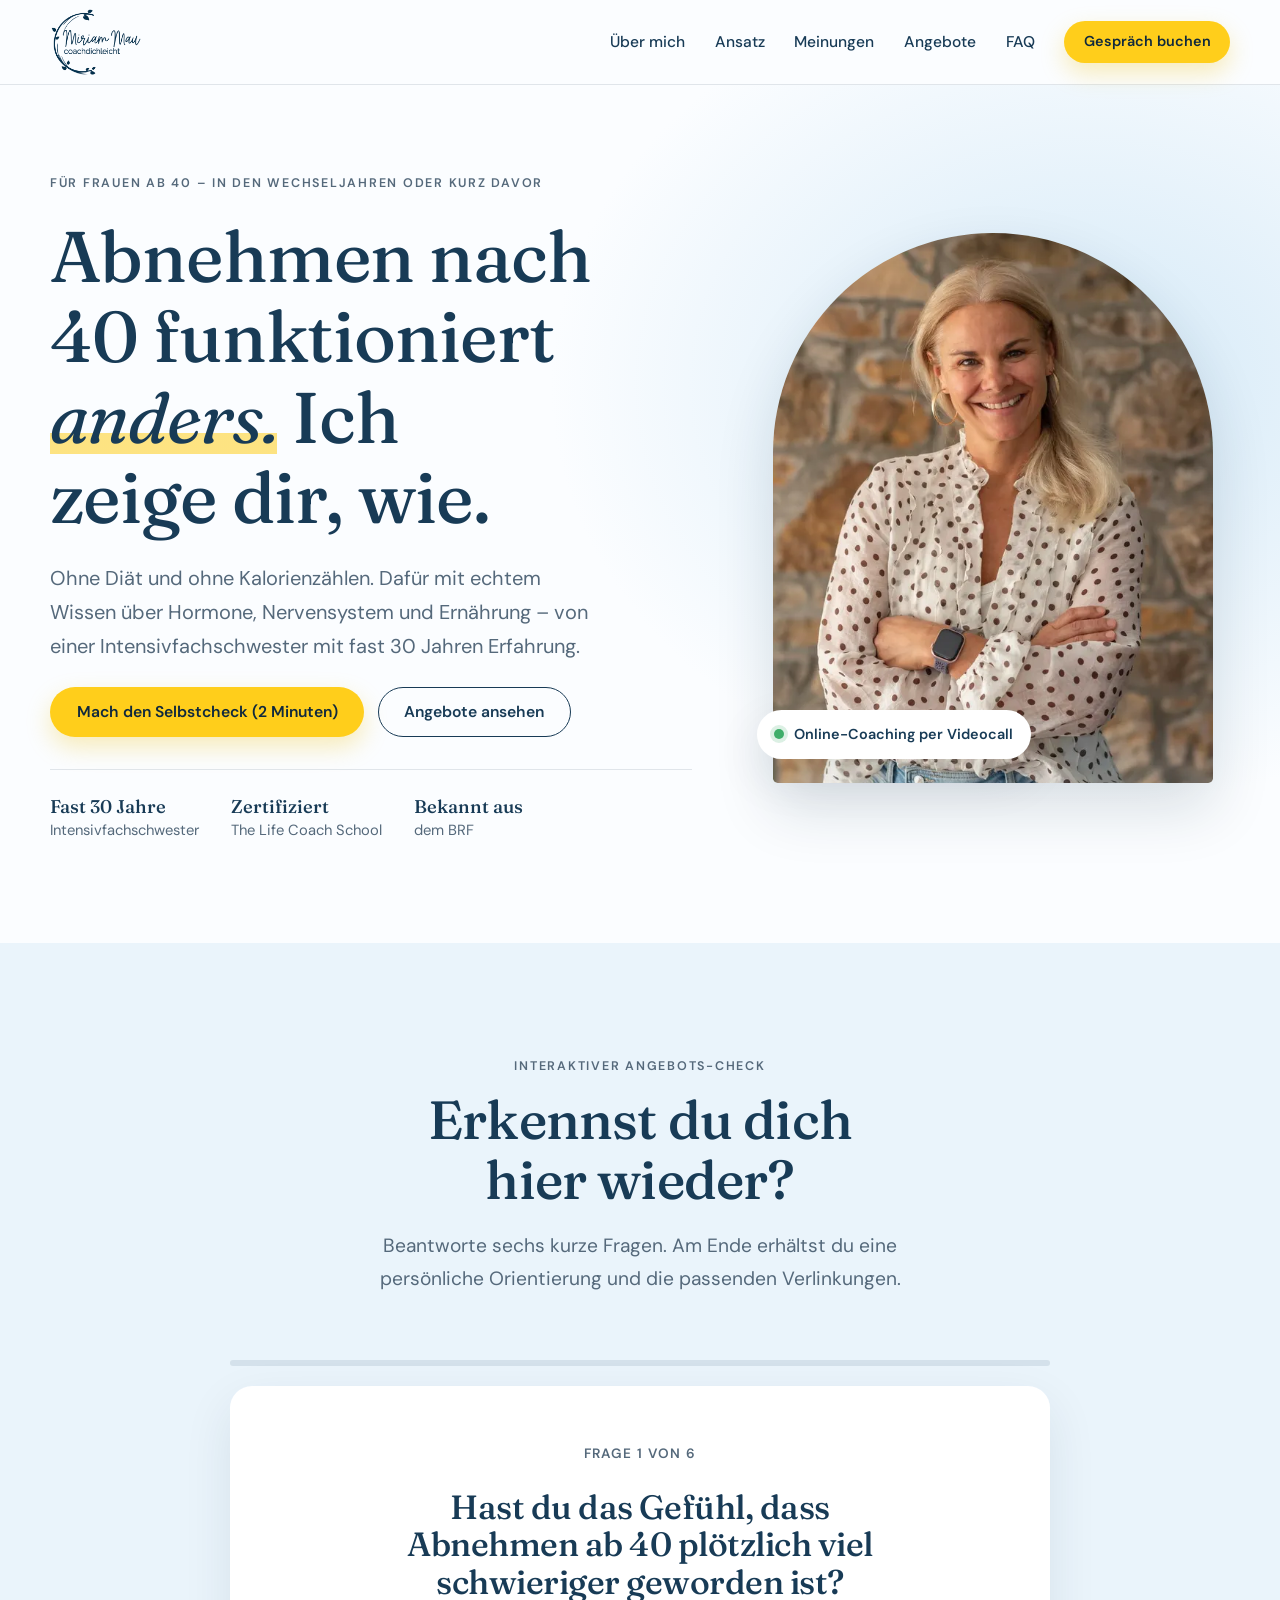
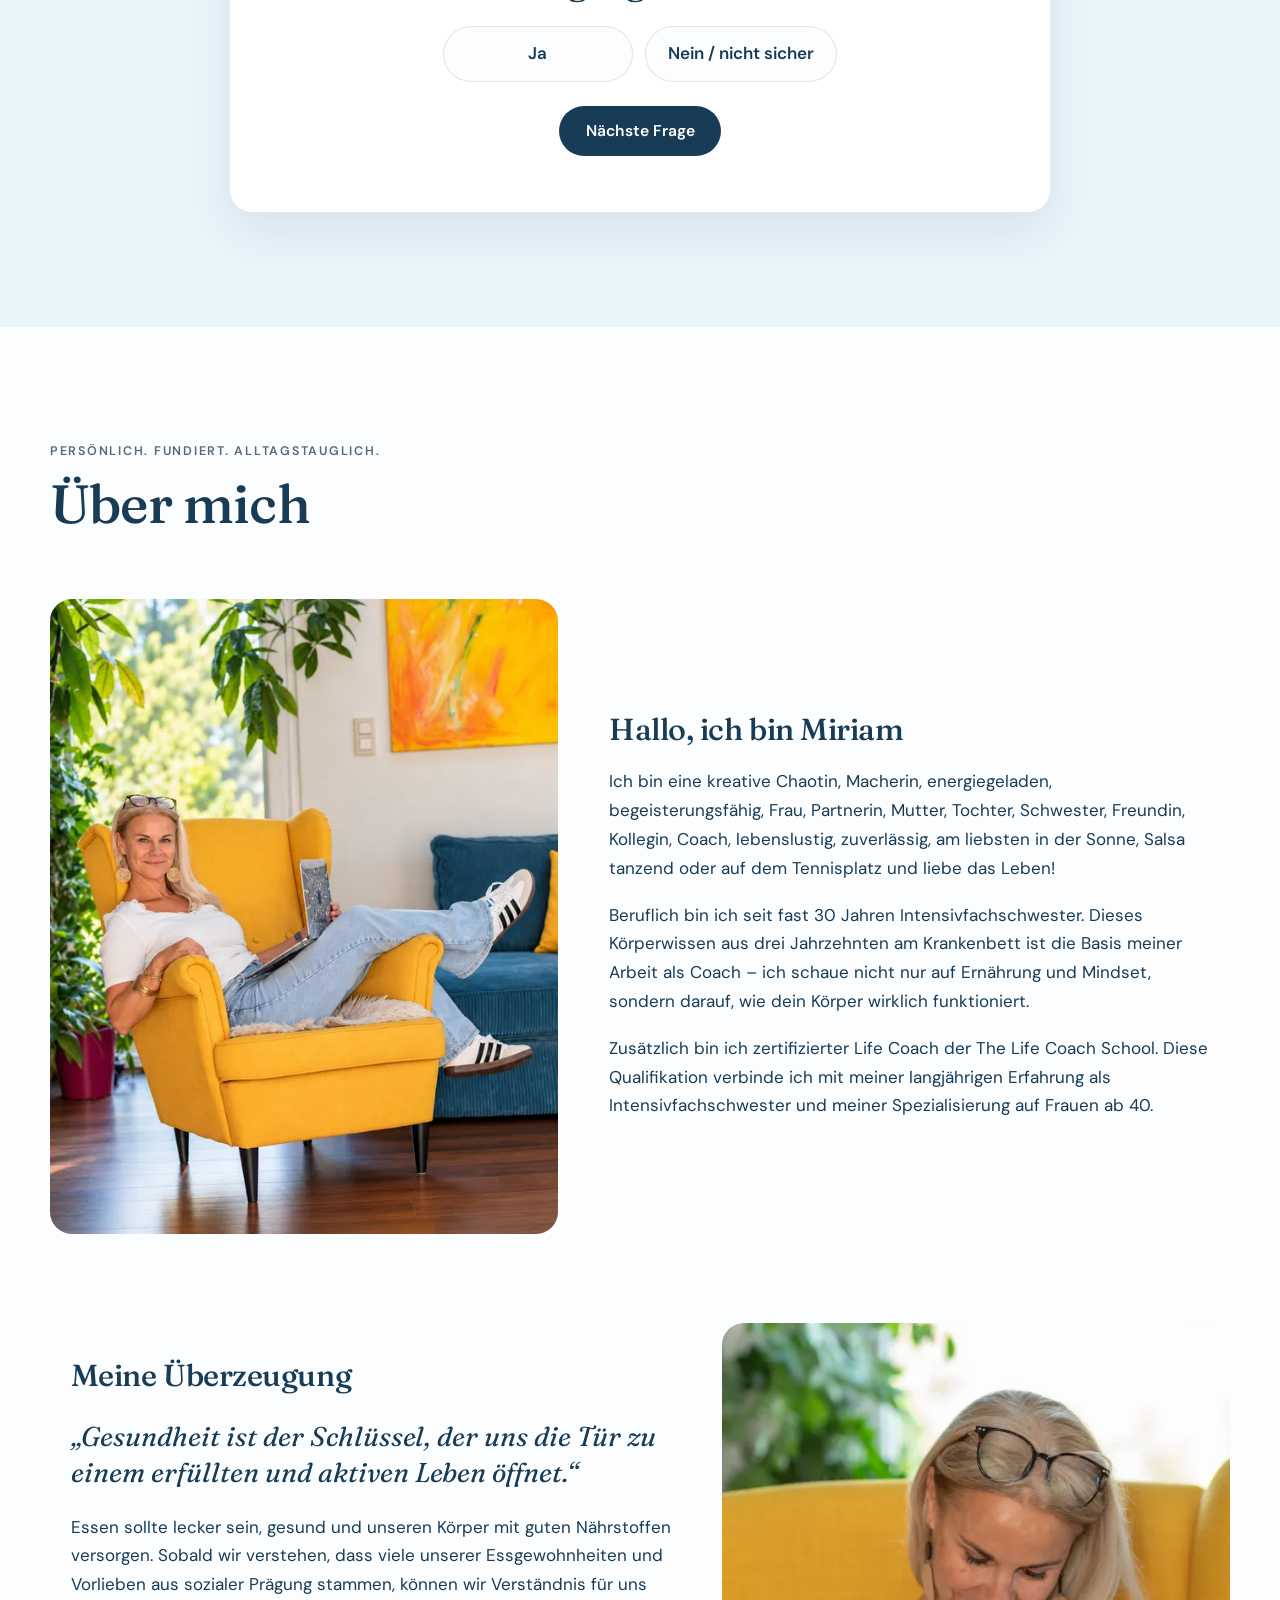
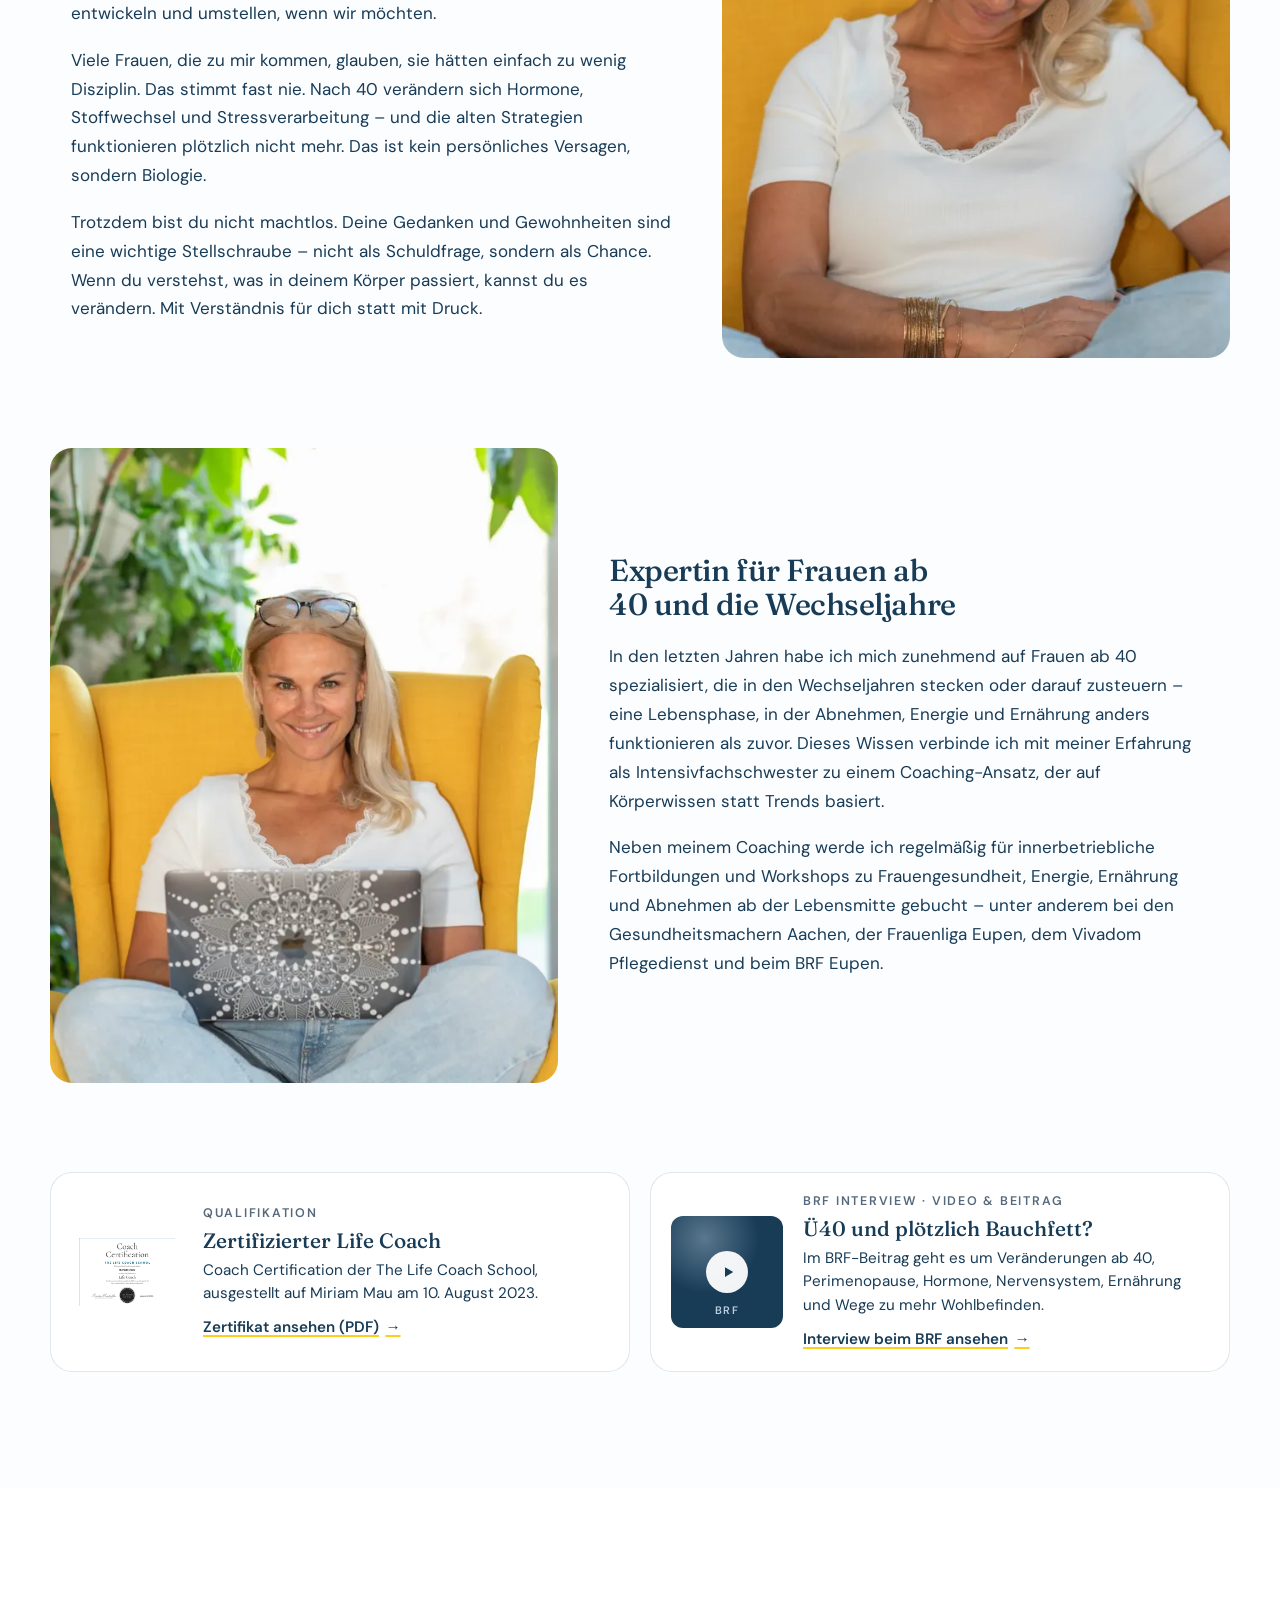
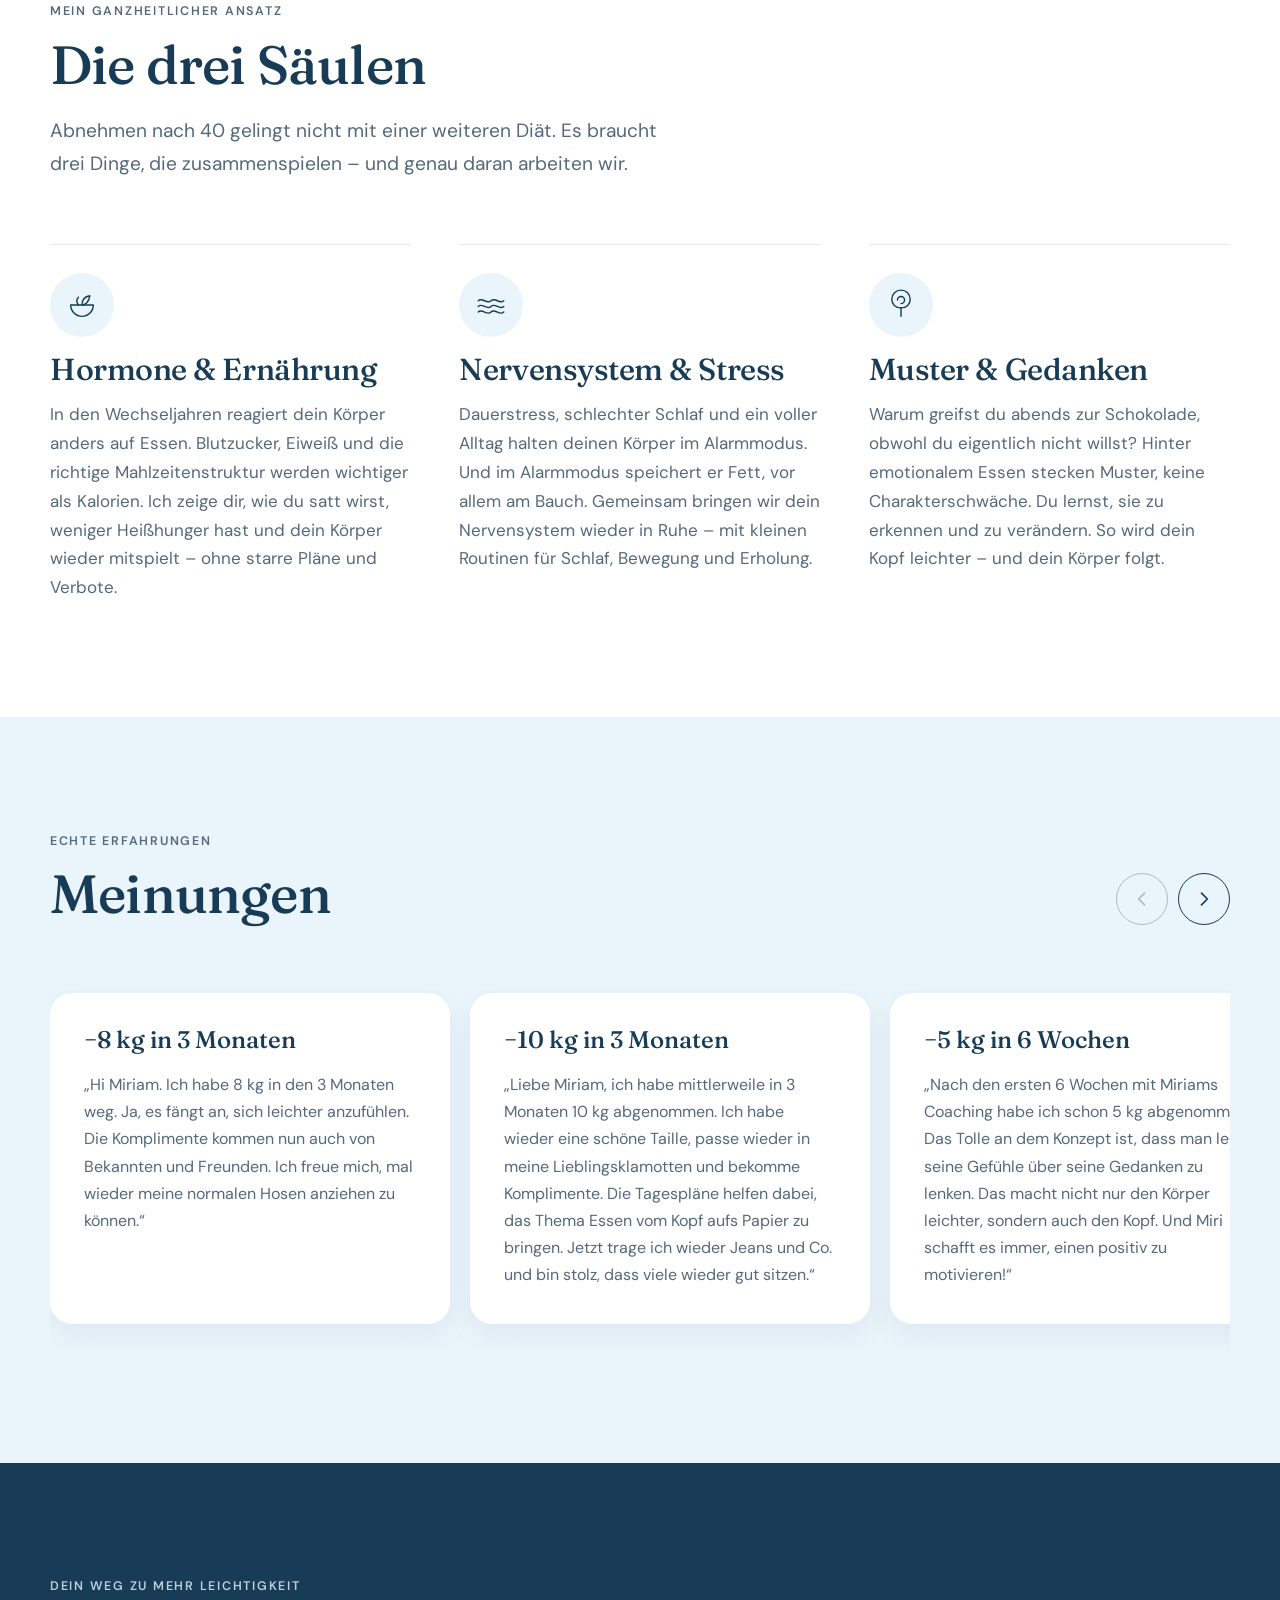
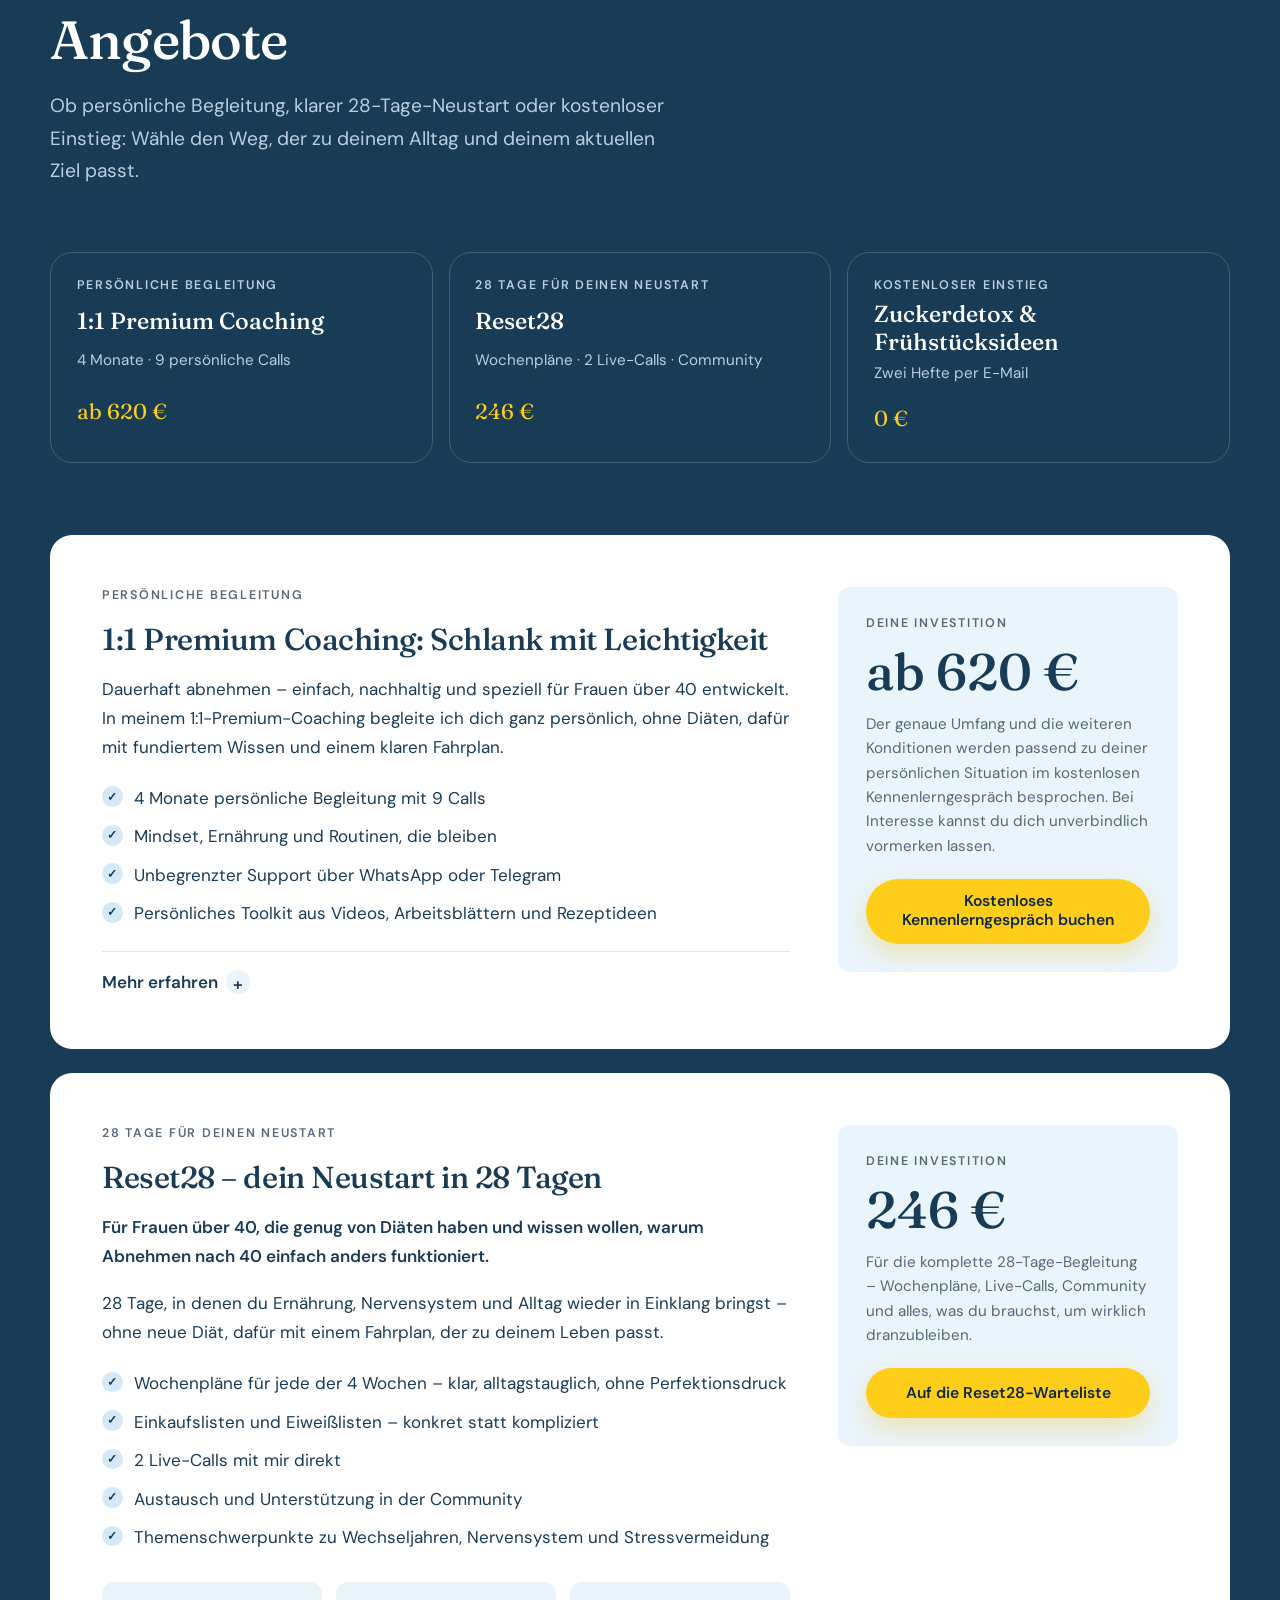
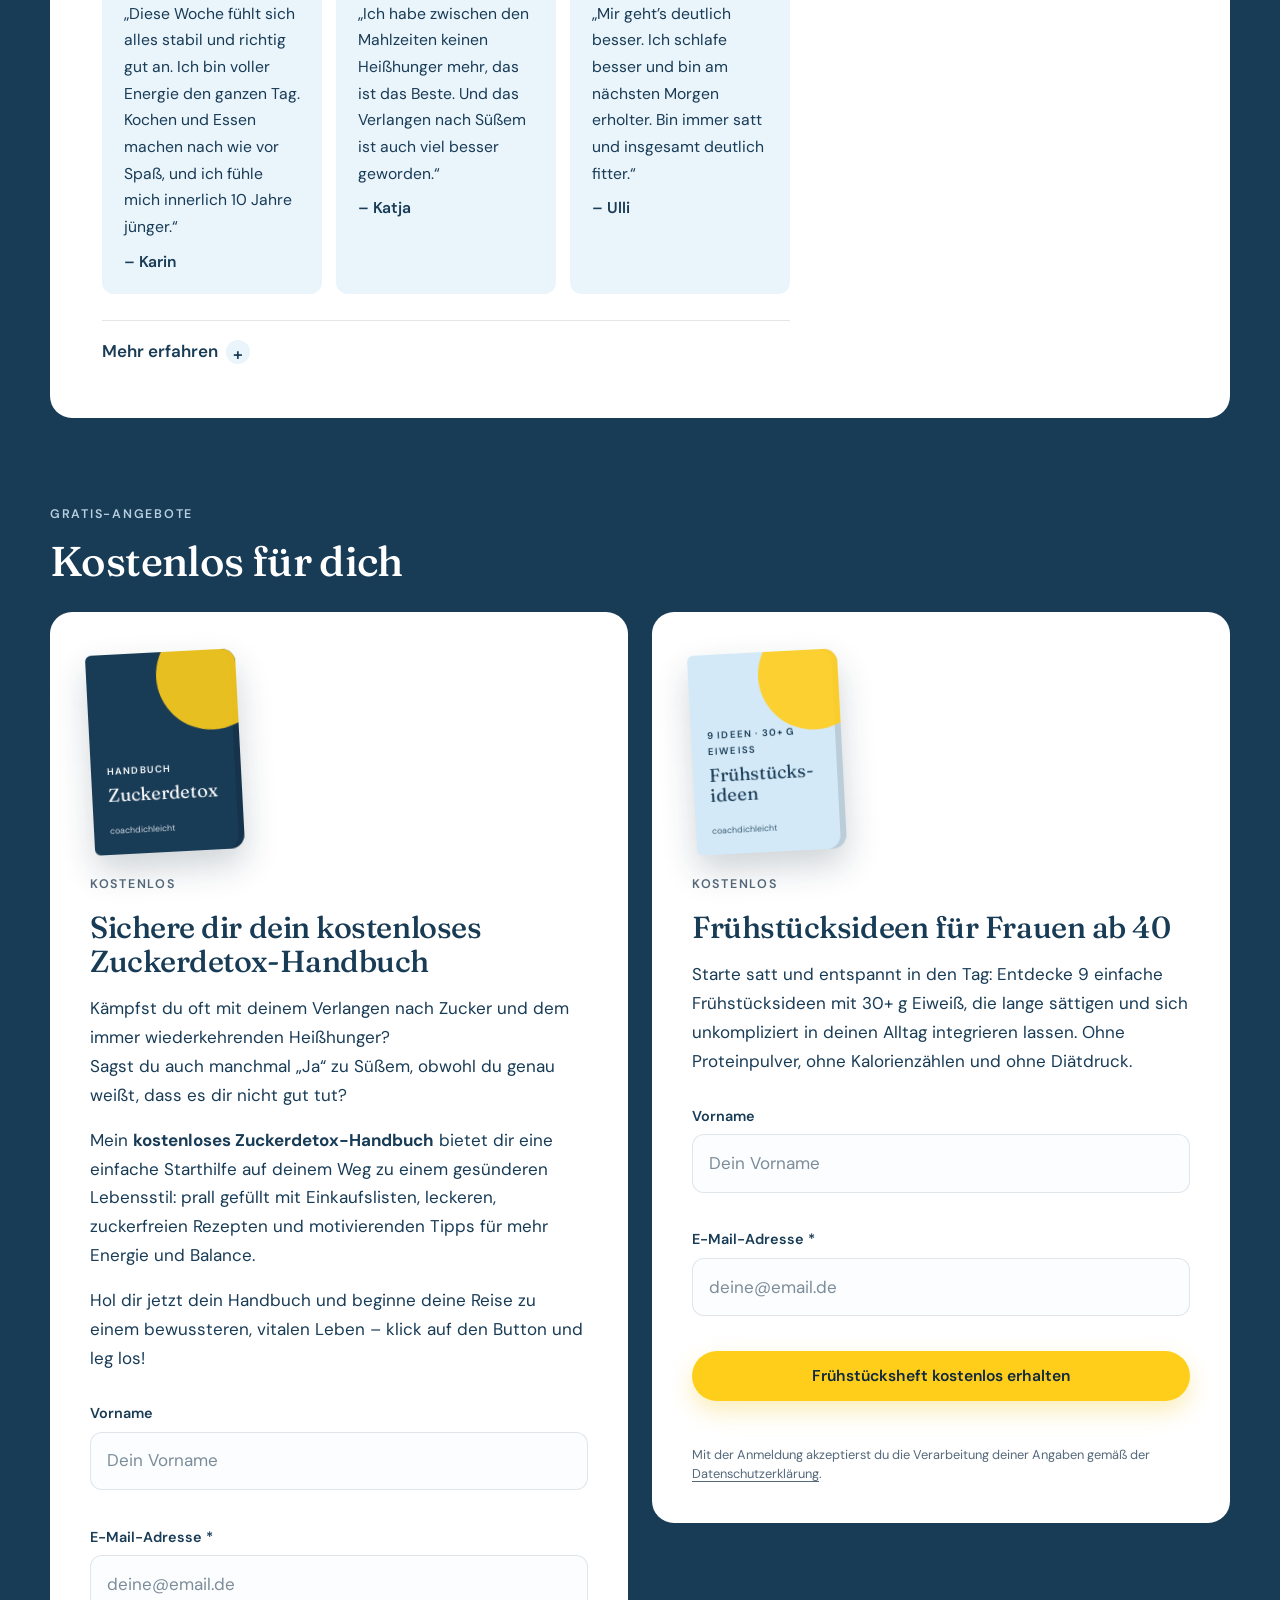
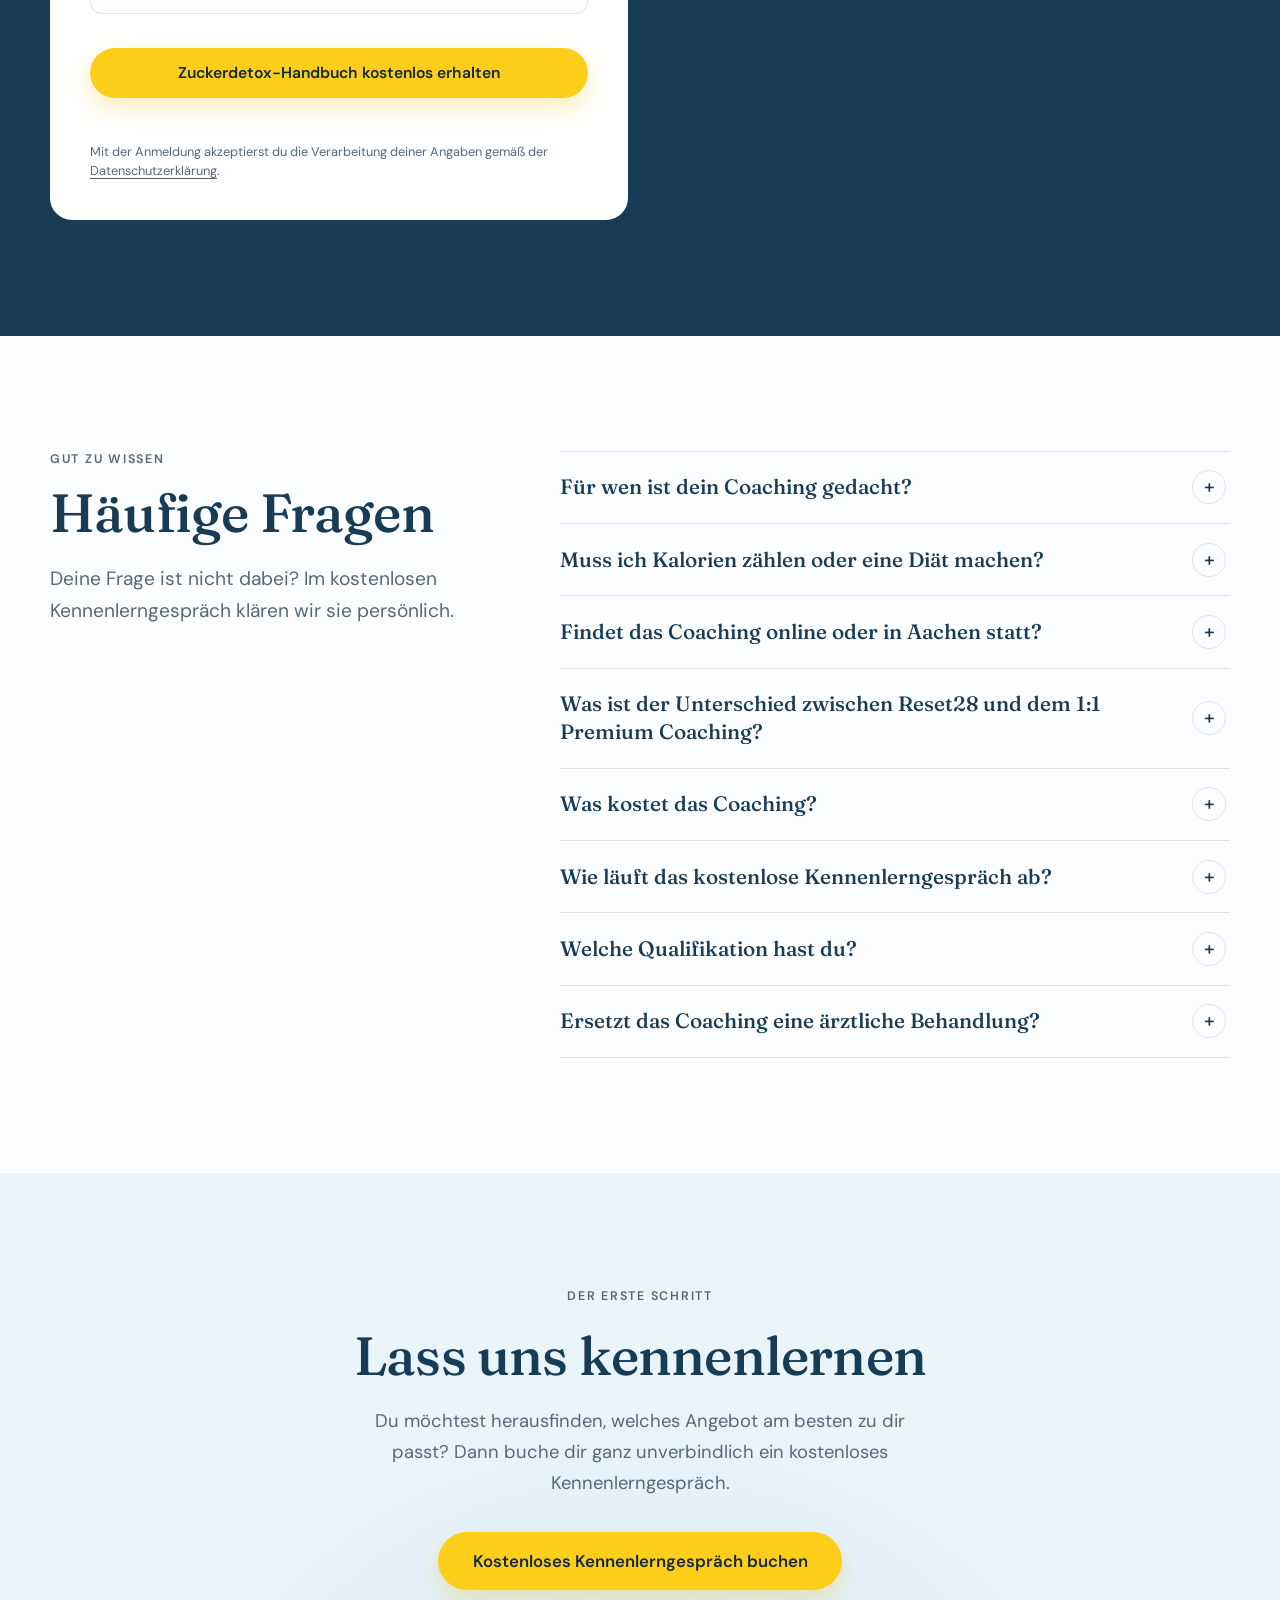
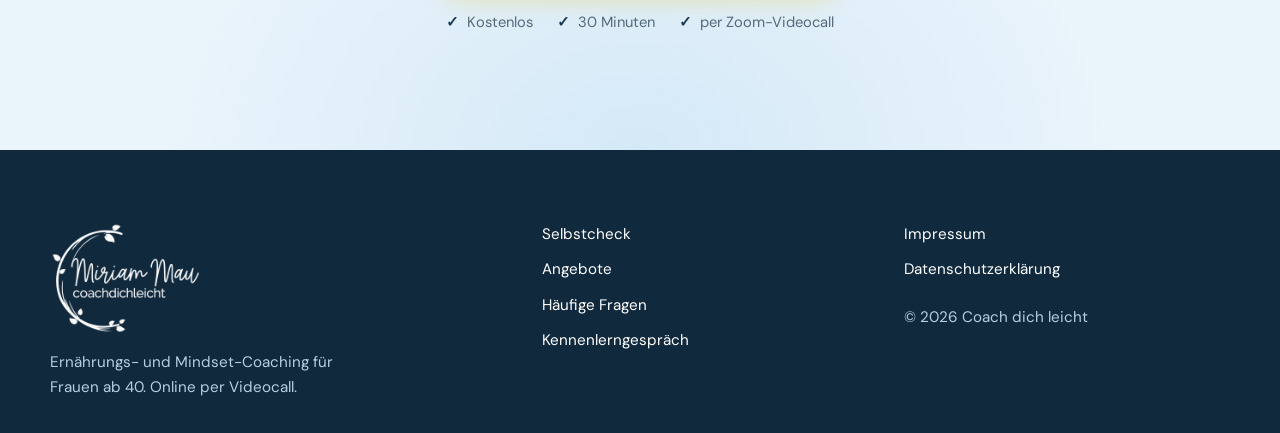
==== commit 216c3585: "Native Animationen statt GSAP, Inhalte geprüft, Datenschutz ergänzt - Einflug-Animationen als CSS-Ke" ====
--- a/index.html
+++ b/index.html
@@ -72,7 +72,7 @@
         },
         {
           "@type": "EducationalOccupationalCredential",
-          "name": "Fachkrankenschwester für Intensivpflege",
+          "name": "Intensivfachschwester",
           "credentialCategory": "Berufsausbildung"
         }
       ],
@@ -124,7 +124,7 @@
           {
             "@type": "Offer",
             "name": "1:1 Premium Coaching „Schlank mit Leichtigkeit“",
-            "description": "4 Monate persönliche Begleitung mit 9 Einzel-Calls",
+            "description": "4 Monate persönliche Begleitung mit 9 persönlichen Calls",
             "url": "https://DEINE-DOMAIN.de/#premium-coaching",
             "priceSpecification": {
               "@type": "PriceSpecification",
@@ -189,7 +189,7 @@
           "name": "Was ist der Unterschied zwischen Reset28 und dem 1:1 Premium Coaching?",
           "acceptedAnswer": {
             "@type": "Answer",
-            "text": "Reset28 ist ein 28-Tage-Programm mit Wochenplänen, Einkaufs- und Eiweißlisten, 2 Live-Calls und Austausch in der Community. Das 1:1 Premium Coaching „Schlank mit Leichtigkeit“ ist eine persönliche Begleitung über 4 Monate mit 9 Einzel-Calls, unbegrenztem Support per WhatsApp oder Telegram und einem persönlichen Toolkit."
+            "text": "Reset28 ist ein 28-Tage-Programm mit Wochenplänen, Einkaufs- und Eiweißlisten, 2 Live-Calls und Austausch in der Community. Das 1:1 Premium Coaching „Schlank mit Leichtigkeit“ ist eine persönliche Begleitung über 4 Monate mit 9 persönlichen Calls, unbegrenztem Support per WhatsApp oder Telegram und einem persönlichen Toolkit."
           }
         },
         {
@@ -205,7 +205,7 @@
           "name": "Wie läuft das kostenlose Kennenlerngespräch ab?",
           "acceptedAnswer": {
             "@type": "Answer",
-            "text": "Du buchst dir über Calendly einen Termin von etwa 30 Minuten. Wir schauen gemeinsam, wo du gerade stehst, was dich beschäftigt und welches Angebot zu dir passt – ganz unverbindlich."
+            "text": "Du buchst dir über Calendly einen kostenlosen Termin von 30 Minuten, das Gespräch findet per Zoom-Videocall statt. Wir schauen gemeinsam, wo du gerade stehst, was dich beschäftigt und welches Angebot zu dir passt – ganz unverbindlich."
           }
         },
         {
@@ -234,11 +234,11 @@
 <link as="font" crossorigin="" href="fonts/dm-sans.woff2" rel="preload" type="font/woff2"/>
 <link href="style.css" rel="stylesheet"/>
 <script>
-  /* Versteckt animierte Elemente bis GSAP bereit ist (verhindert Flackern).
+  /* Aktiviert die Einflug-Animationen (verhindert Flackern beim Laden).
      Fallback: nach 2,5 s wird alles sichtbar, falls script.js nicht lädt. */
   if (!window.matchMedia("(prefers-reduced-motion: reduce)").matches) {
-    document.documentElement.classList.add("anim-pending");
-    setTimeout(() => document.documentElement.classList.remove("anim-pending"), 2500);
+    document.documentElement.classList.add("motion-ready");
+    window.__motionFallback = setTimeout(() => document.documentElement.classList.remove("motion-ready"), 2500);
   }
 </script>
 </head>
@@ -313,7 +313,7 @@
 </article>
 <article class="story-row story-row-reverse">
 <figure class="story-media slide-right">
-<img alt="Miriam sitzt nachdenklich in einem gelben Sessel" decoding="async" height="1498" loading="lazy" sizes="(min-width: 1200px) 520px, (min-width: 768px) 45vw, 100vw" src="bilder/miri-sessel-nah-600.webp" srcset="bilder/miri-sessel-nah-600.webp 600w, bilder/miri-sessel-nah-1000.webp 1000w" width="1000"/>
+<img alt="Miriam sitzt lächelnd in einem gelben Sessel und blickt nach unten" decoding="async" height="1498" loading="lazy" sizes="(min-width: 1200px) 520px, (min-width: 768px) 45vw, 100vw" src="bilder/miri-sessel-nah-600.webp" srcset="bilder/miri-sessel-nah-600.webp 600w, bilder/miri-sessel-nah-1000.webp 1000w" width="1000"/>
 </figure>
 <div class="story-text fade-up">
 <h3>Meine Überzeugung</h3>
@@ -387,7 +387,7 @@
 <article class="testimonial-card"><p class="testimonial-result">−10 kg in 3 Monaten</p><p>„Liebe Miriam, ich habe mittlerweile in 3 Monaten 10 kg abgenommen. Ich habe wieder eine schöne Taille, passe wieder in meine Lieblingsklamotten und bekomme Komplimente. Die Tagespläne helfen dabei, das Thema Essen vom Kopf aufs Papier zu bringen. Jetzt trage ich wieder Jeans und Co. und bin stolz, dass viele wieder gut sitzen.“</p></article>
 <article class="testimonial-card"><p class="testimonial-result">−5 kg in 6 Wochen</p><p>„Nach den ersten 6 Wochen mit Miriams Coaching habe ich schon 5 kg abgenommen. Das Tolle an dem Konzept ist, dass man lernt, seine Gefühle über seine Gedanken zu lenken. Das macht nicht nur den Körper leichter, sondern auch den Kopf. Und Miri schafft es immer, einen positiv zu motivieren!“</p></article>
 <article class="testimonial-card"><p class="testimonial-result">Leicht und ohne Verzicht</p><p>„Ich bin sehr froh, dass ich mich für das Coaching entschieden habe. Miriam ist sehr sympathisch und wir hatten direkt einen guten Draht. Ich habe viel Hintergrundwissen und nützliche Maßnahmen bekommen. Es geht leicht und ohne Verzicht oder Kalorienzählen. Ich kann das Coaching nur empfehlen.“</p></article>
-<article class="testimonial-card"><p class="testimonial-result">Achtsamer mit mir und dem Essen</p><p>„Was ich total schön fand, ist, dass du dich nicht nur auf Ernährung und Essen fokussiert hast, sondern einen Weg gefunden hast, damit wir achtsamer mit uns und unserer Einstellung zum Essen umgehen. Viele tolle Ansätze motivieren mich weiterhin, weiterzumachen!“</p></article>
+<article class="testimonial-card"><p class="testimonial-result">Achtsamer mit sich und dem Essen</p><p>„Was ich total schön fand, ist, dass du dich nicht nur auf Ernährung und Essen fokussiert hast, sondern einen Weg gefunden hast, damit wir achtsamer mit uns und unserer Einstellung zum Essen umgehen. Viele tolle Ansätze motivieren mich weiterhin, weiterzumachen!“</p></article>
 <article class="testimonial-card"><p class="testimonial-result">−2 kg in 13 Tagen</p><p>„Die Ergebnisse nach diesen 13 Tagen sind: ein besseres Körpergefühl, ein respektvoller und wertschätzender Umgang mit mir, meinem Körper und meinen Gefühlen – und das Beste: 2 kg! Danke dafür!“</p></article>
 <article class="testimonial-card"><p class="testimonial-result">−6 kg in 7 Wochen</p><p>„Dank Miriams Hilfe habe ich in nur 7 Wochen 6 Kilo an Gewicht verloren! Miriam gibt viele wertvolle Tipps, die leicht umzusetzen sind und auch noch Spaß machen. Probiert es aus – Miriam hilft, wo sie nur kann!“</p></article>
 </div>
@@ -402,7 +402,7 @@
 <p class="section-lead">Ob persönliche Begleitung, klarer 28-Tage-Neustart oder kostenloser Einstieg: Wähle den Weg, der zu deinem Alltag und deinem aktuellen Ziel passt.</p>
 </header>
 <nav aria-label="Angebote im Überblick" class="offer-overview fade-up">
-<a class="overview-tile" href="#premium-coaching"><span class="label">Persönliche Begleitung</span><strong>1:1 Premium Coaching</strong><span class="overview-meta">4 Monate · 9 Einzel-Calls</span><span class="overview-price">ab 620 €</span></a>
+<a class="overview-tile" href="#premium-coaching"><span class="label">Persönliche Begleitung</span><strong>1:1 Premium Coaching</strong><span class="overview-meta">4 Monate · 9 persönliche Calls</span><span class="overview-price">ab 620 €</span></a>
 <a class="overview-tile" href="#reset28"><span class="label">28 Tage für deinen Neustart</span><strong>Reset28</strong><span class="overview-meta">Wochenpläne · 2 Live-Calls · Community</span><span class="overview-price">246 €</span></a>
 <a class="overview-tile" href="#zuckerdetox"><span class="label">Kostenloser Einstieg</span><strong>Zuckerdetox &amp; Frühstücksideen</strong><span class="overview-meta">Zwei Hefte per E-Mail</span><span class="overview-price">0 €</span></a>
 </nav>
@@ -497,7 +497,7 @@
 <p class="freebie-privacy-note">Mit der Anmeldung akzeptierst du die Verarbeitung deiner Angaben gemäß der <a href="datenschutz.html">Datenschutzerklärung</a>.</p>
 </div>
 </article><article class="freebie-card fade-up" id="fruehstuecksideen">
-<div aria-hidden="true" class="freebie-cover cover-sky"><span class="freebie-cover-kicker">9 Rezepte · 30+ g Eiweiß</span><span class="freebie-cover-title">Frühstücks&shy;ideen</span><span class="freebie-cover-brand">coachdichleicht</span></div>
+<div aria-hidden="true" class="freebie-cover cover-sky"><span class="freebie-cover-kicker">9 Ideen · 30+ g Eiweiß</span><span class="freebie-cover-title">Frühstücks&shy;ideen</span><span class="freebie-cover-brand">coachdichleicht</span></div>
 <p class="label">Kostenlos</p>
 <h3>Frühstücksideen für Frauen ab 40</h3>
 <p>Starte satt und entspannt in den Tag: Entdecke 9 einfache Frühstücksideen mit 30+ g Eiweiß, die lange sättigen und sich unkompliziert in deinen Alltag integrieren lassen. Ohne Proteinpulver, ohne Kalorienzählen und ohne Diätdruck.</p>
@@ -538,9 +538,9 @@
 <details class="faq-item"><summary>Für wen ist dein Coaching gedacht?</summary><p>Für Frauen ab 40, die in den Wechseljahren stecken oder kurz davor sind und merken, dass Abnehmen, Energie und Ernährung plötzlich anders funktionieren als früher – und die genug von Diäten haben.</p></details>
 <details class="faq-item"><summary>Muss ich Kalorien zählen oder eine Diät machen?</summary><p>Nein. Wir arbeiten ohne Diät, ohne Verbote und ohne Kalorienzählen. Stattdessen lernst du, wie Hormone, Blutzucker, Nervensystem und Gewohnheiten zusammenspielen – und wie du satt wirst und Heißhunger in den Griff bekommst.</p></details>
 <details class="faq-item"><summary>Findet das Coaching online oder in Aachen statt?</summary><p>Das Coaching findet komplett online per Videocall statt – ganz bequem von zu Hause, egal wo du wohnst. Termine vor Ort gibt es nicht.</p></details>
-<details class="faq-item"><summary>Was ist der Unterschied zwischen Reset28 und dem 1:1 Premium Coaching?</summary><p>Reset28 ist ein 28-Tage-Programm mit Wochenplänen, Einkaufs- und Eiweißlisten, 2 Live-Calls und Austausch in der Community. Das 1:1 Premium Coaching „Schlank mit Leichtigkeit“ ist eine persönliche Begleitung über 4 Monate mit 9 Einzel-Calls, unbegrenztem Support per WhatsApp oder Telegram und einem persönlichen Toolkit.</p></details>
+<details class="faq-item"><summary>Was ist der Unterschied zwischen Reset28 und dem 1:1 Premium Coaching?</summary><p>Reset28 ist ein 28-Tage-Programm mit Wochenplänen, Einkaufs- und Eiweißlisten, 2 Live-Calls und Austausch in der Community. Das 1:1 Premium Coaching „Schlank mit Leichtigkeit“ ist eine persönliche Begleitung über 4 Monate mit 9 persönlichen Calls, unbegrenztem Support per WhatsApp oder Telegram und einem persönlichen Toolkit.</p></details>
 <details class="faq-item"><summary>Was kostet das Coaching?</summary><p>Reset28 kostet 246 €. Das 1:1 Premium Coaching gibt es ab 620 € – Umfang und Konditionen besprechen wir passend zu deiner Situation im kostenlosen Kennenlerngespräch. Das Zuckerdetox-Handbuch und die Frühstücksideen sind kostenlos.</p></details>
-<details class="faq-item"><summary>Wie läuft das kostenlose Kennenlerngespräch ab?</summary><p>Du buchst dir über Calendly einen Termin von etwa 30 Minuten. Wir schauen gemeinsam, wo du gerade stehst, was dich beschäftigt und welches Angebot zu dir passt – ganz unverbindlich.</p></details>
+<details class="faq-item"><summary>Wie läuft das kostenlose Kennenlerngespräch ab?</summary><p>Du buchst dir über Calendly einen kostenlosen Termin von 30 Minuten, das Gespräch findet per Zoom-Videocall statt. Wir schauen gemeinsam, wo du gerade stehst, was dich beschäftigt und welches Angebot zu dir passt – ganz unverbindlich.</p></details>
 <details class="faq-item"><summary>Welche Qualifikation hast du?</summary><p>Ich bin seit fast 30 Jahren Intensivfachschwester und zertifizierter Life Coach der The Life Coach School. Dieses medizinische Körperwissen verbinde ich mit Coaching zu Ernährung, Nervensystem und Mindset – spezialisiert auf Frauen ab 40.</p></details>
 <details class="faq-item"><summary>Ersetzt das Coaching eine ärztliche Behandlung?</summary><p>Nein. Das Coaching ersetzt keine ärztliche Diagnose oder Behandlung. Wenn du gesundheitliche Beschwerden hast oder Medikamente nimmst, sprich Veränderungen bitte mit deiner Ärztin oder deinem Arzt ab.</p></details>
 </div>
@@ -552,7 +552,7 @@
 <h2 id="contact-title">Lass uns kennenlernen</h2>
 <p>Du möchtest herausfinden, welches Angebot am besten zu dir passt? Dann buche dir ganz unverbindlich ein kostenloses Kennenlerngespräch.</p>
 <a class="button button-primary button-large" href="https://calendly.com/coachdichleicht/30min" rel="noopener noreferrer" target="_blank">Kostenloses Kennenlerngespräch buchen</a>
-<ul class="contact-facts"><li>Kostenlos</li><li>ca. 30 Minuten</li><li>per Videocall</li></ul>
+<ul class="contact-facts"><li>Kostenlos</li><li>30 Minuten</li><li>per Zoom-Videocall</li></ul>
 </div>
 </section>
 </main>
@@ -575,8 +575,6 @@
 </nav>
 </div>
 </footer>
-<script defer src="vendor/gsap.min.js"></script>
-<script defer src="vendor/ScrollTrigger.min.js"></script>
 <script defer src="script.js"></script>
 </body>
 </html>
--- a/style.css
+++ b/style.css
@@ -1611,23 +1611,93 @@
   background: var(--sky);
 }
 
-/* ---------- Animation support ---------- */
-/* Hidden until GSAP takes over (see inline script in <head>) */
-.anim-pending .hero-text .eyebrow,
-.anim-pending .hero-buttons,
-.anim-pending .hero-facts,
-.anim-pending .fade-up,
-.anim-pending .slide-left,
-.anim-pending .slide-right {
-  opacity: 0;
-}
-
-/* While GSAP flies an element in, its own CSS transitions must not chase
-   the animated values – that caused visible jitter. */
-.gsap-active .fade-up:not(.is-revealed),
-.gsap-active .slide-left:not(.is-revealed),
-.gsap-active .slide-right:not(.is-revealed) {
-  transition: none !important;
+/* ---------- Motion ----------
+   Fly-ins animate `translate` and `opacity` only (compositor-friendly).
+   Hover effects use `transform`, so the two never interfere.
+   Hidden start states apply only while <html> has .motion-ready, which the
+   inline script in <head> sets – without JavaScript everything is visible. */
+@keyframes reveal {
+  from {
+    opacity: 0;
+    translate: var(--reveal-from);
+  }
+
+  to {
+    opacity: 1;
+    translate: 0 0;
+  }
+}
+
+@keyframes rise {
+  from {
+    translate: 0 var(--rise-distance);
+  }
+
+  to {
+    translate: 0 0;
+  }
+}
+
+:root {
+  --ease-out: cubic-bezier(0.22, 1, 0.36, 1);
+  --reveal-distance: 44px;
+  --rise-distance: 26px;
+}
+
+.fade-up {
+  --reveal-from: 0 var(--reveal-distance);
+}
+
+.slide-left {
+  --reveal-from: calc(var(--reveal-distance) * -1.4) 0;
+}
+
+.slide-right {
+  --reveal-from: calc(var(--reveal-distance) * 1.4) 0;
+}
+
+@media (prefers-reduced-motion: no-preference) {
+  .motion-ready .fade-up:not(.is-revealed),
+  .motion-ready .slide-left:not(.is-revealed),
+  .motion-ready .slide-right:not(.is-revealed) {
+    opacity: 0;
+  }
+
+  .motion-ready .is-revealed {
+    animation: reveal 1s var(--ease-out) var(--reveal-delay, 0s) backwards;
+  }
+
+  /* Hero: headline, intro and portrait are visible at once and only glide
+     (they are the largest elements and must count as painted immediately). */
+  .motion-ready .hero-text h1,
+  .motion-ready .hero-subline,
+  .motion-ready .hero-portrait img {
+    animation: rise 1.1s var(--ease-out) backwards;
+  }
+
+  .motion-ready .hero-subline {
+    animation-delay: 0.08s;
+  }
+
+  .motion-ready .hero-text .eyebrow,
+  .motion-ready .hero-buttons,
+  .motion-ready .hero-facts,
+  .motion-ready .hero-badge {
+    --reveal-from: 0 22px;
+    animation: reveal 1s var(--ease-out) backwards;
+  }
+
+  .motion-ready .hero-buttons {
+    animation-delay: 0.2s;
+  }
+
+  .motion-ready .hero-facts {
+    animation-delay: 0.3s;
+  }
+
+  .motion-ready .hero-badge {
+    animation-delay: 0.6s;
+  }
 }
 
 /* ---------- Tablet ---------- */
@@ -1767,6 +1837,11 @@
 }
 
 @media (max-width: 767px) {
+  :root {
+    --reveal-distance: 28px;
+    --rise-distance: 18px;
+  }
+
   .hero-portrait {
     width: min(82%, 360px);
   }
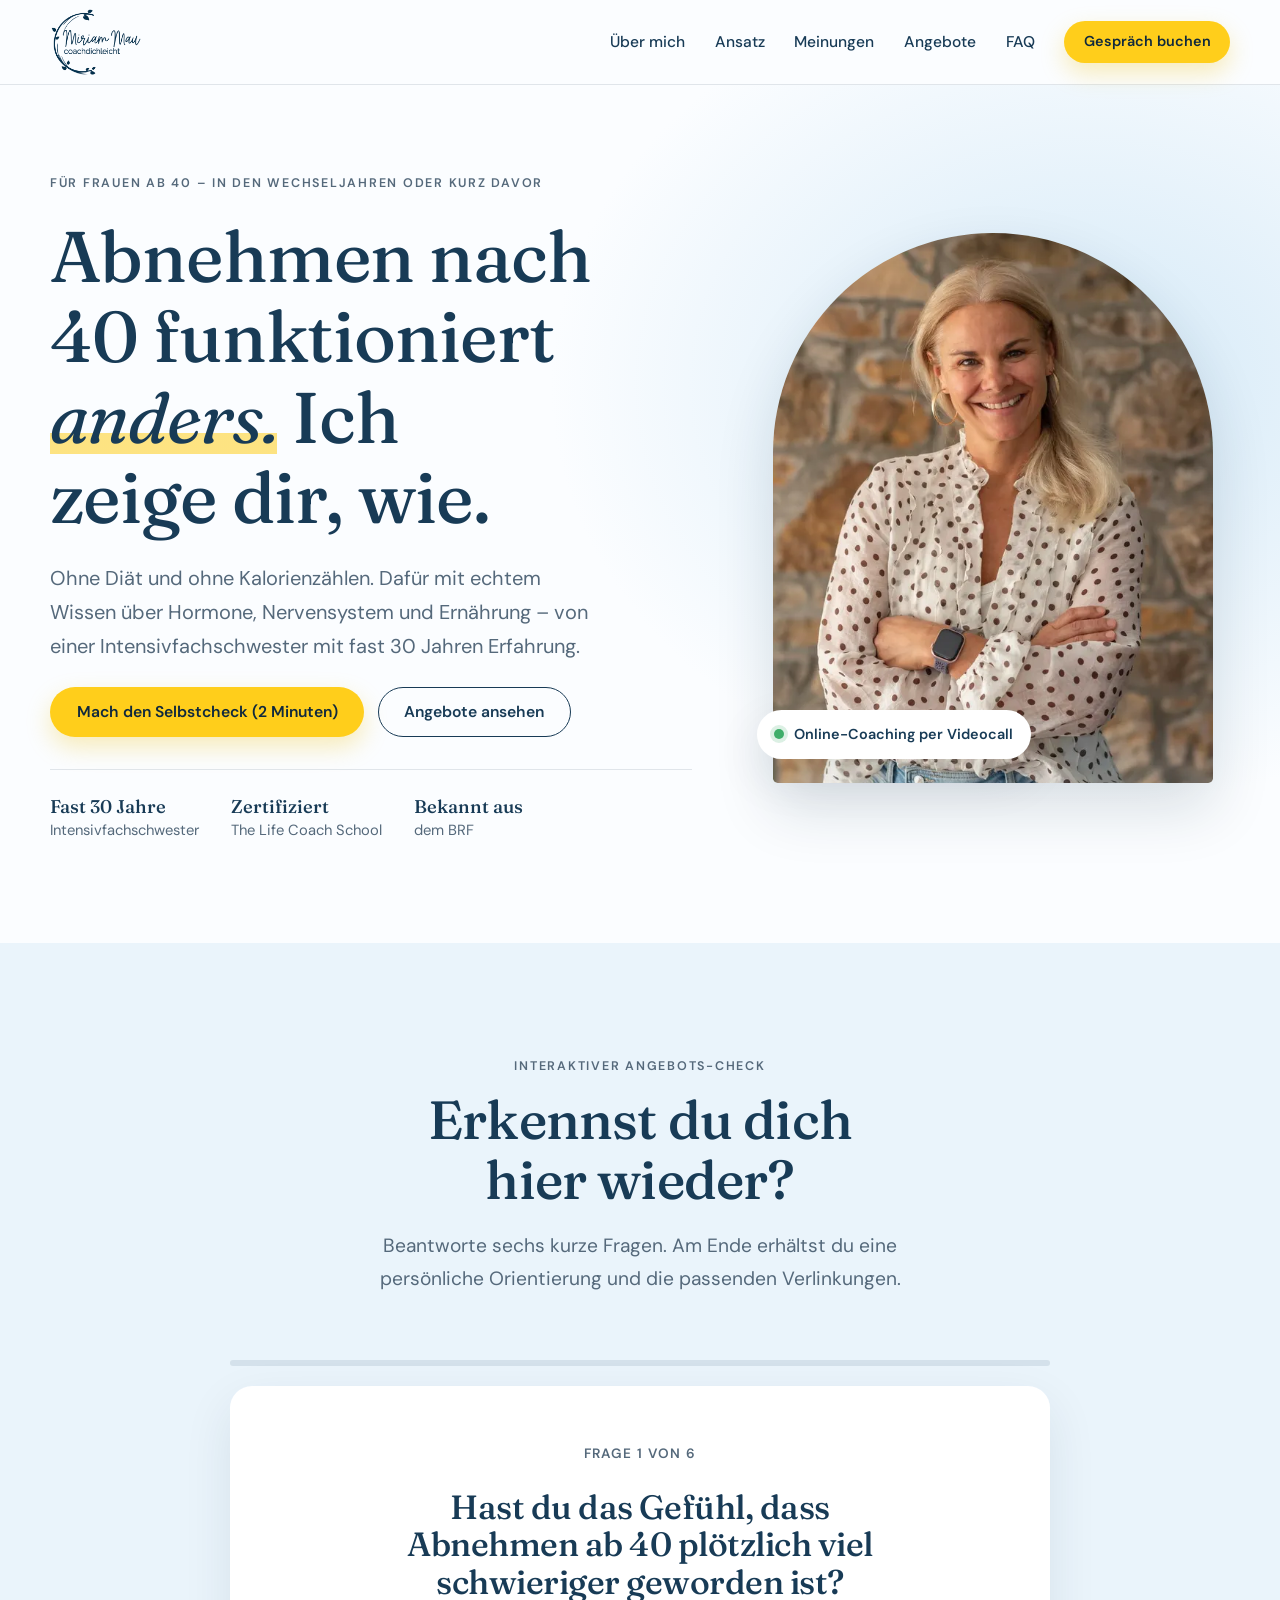
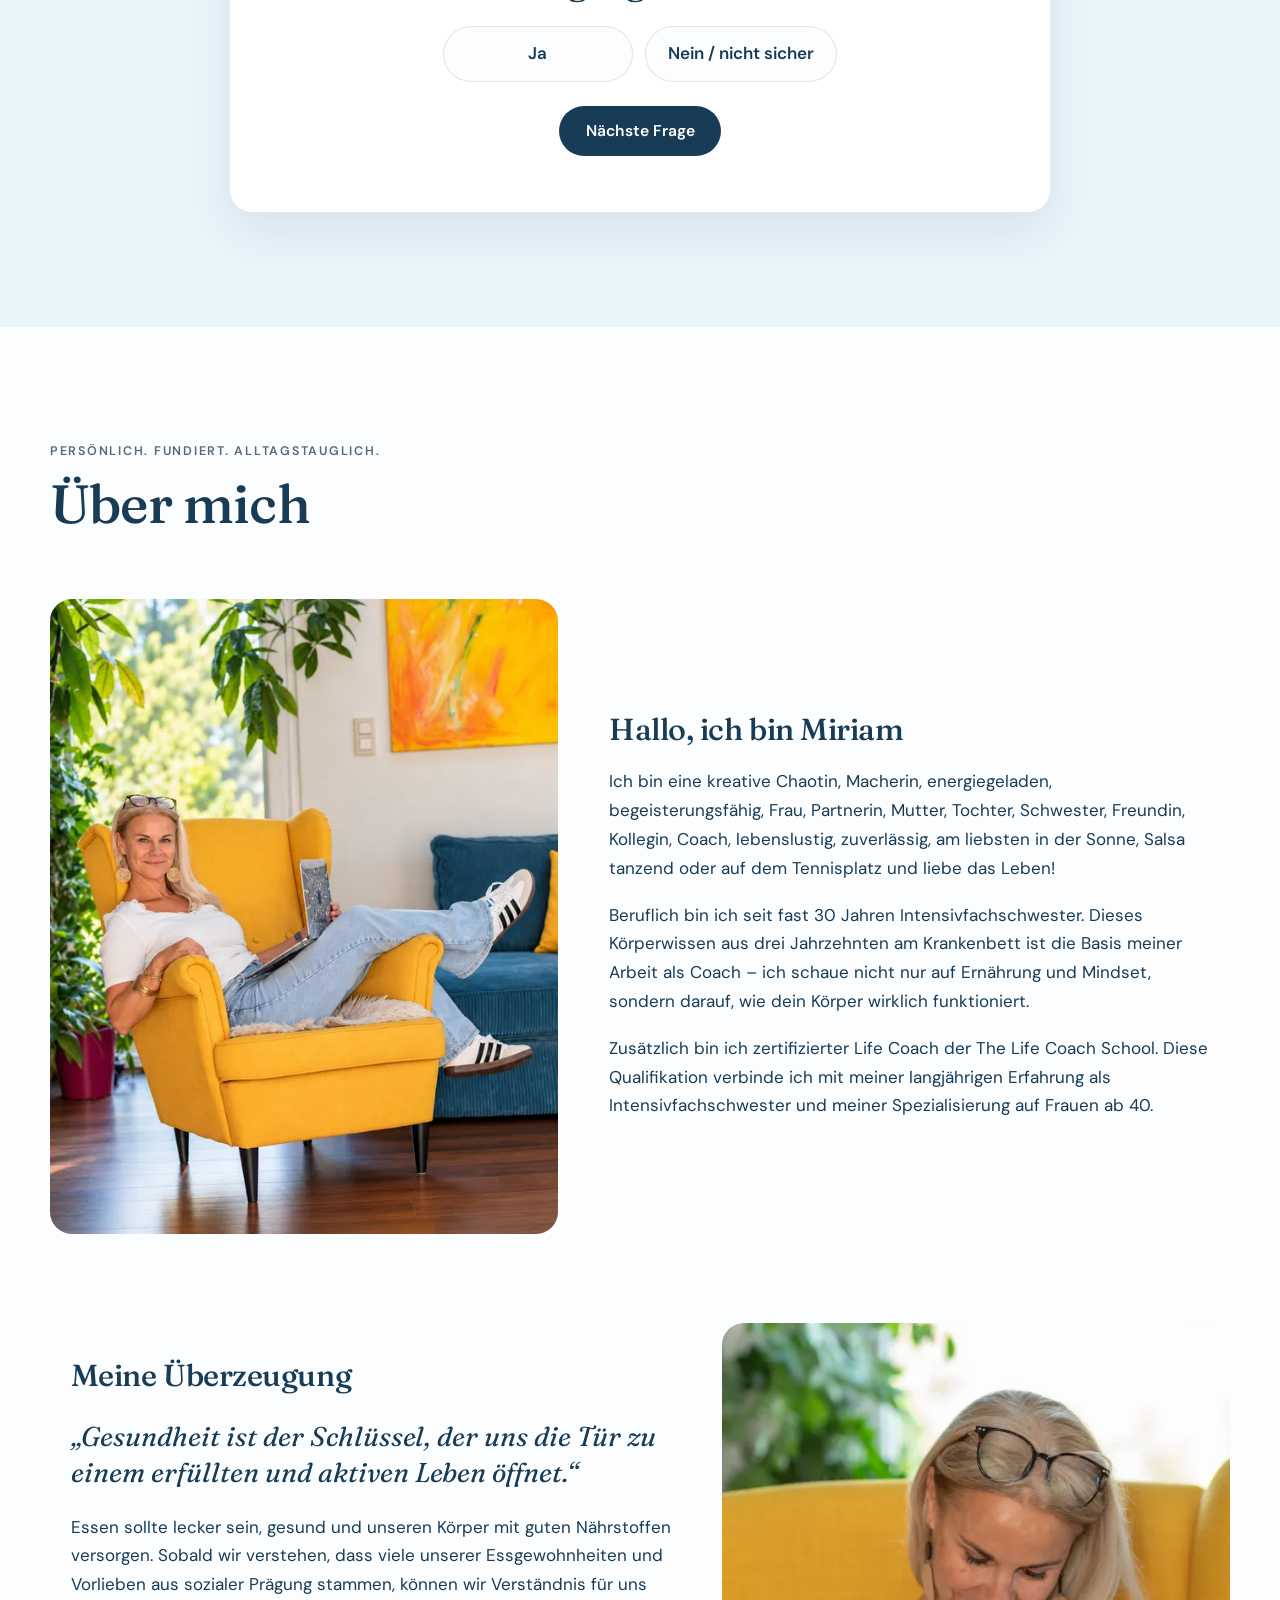
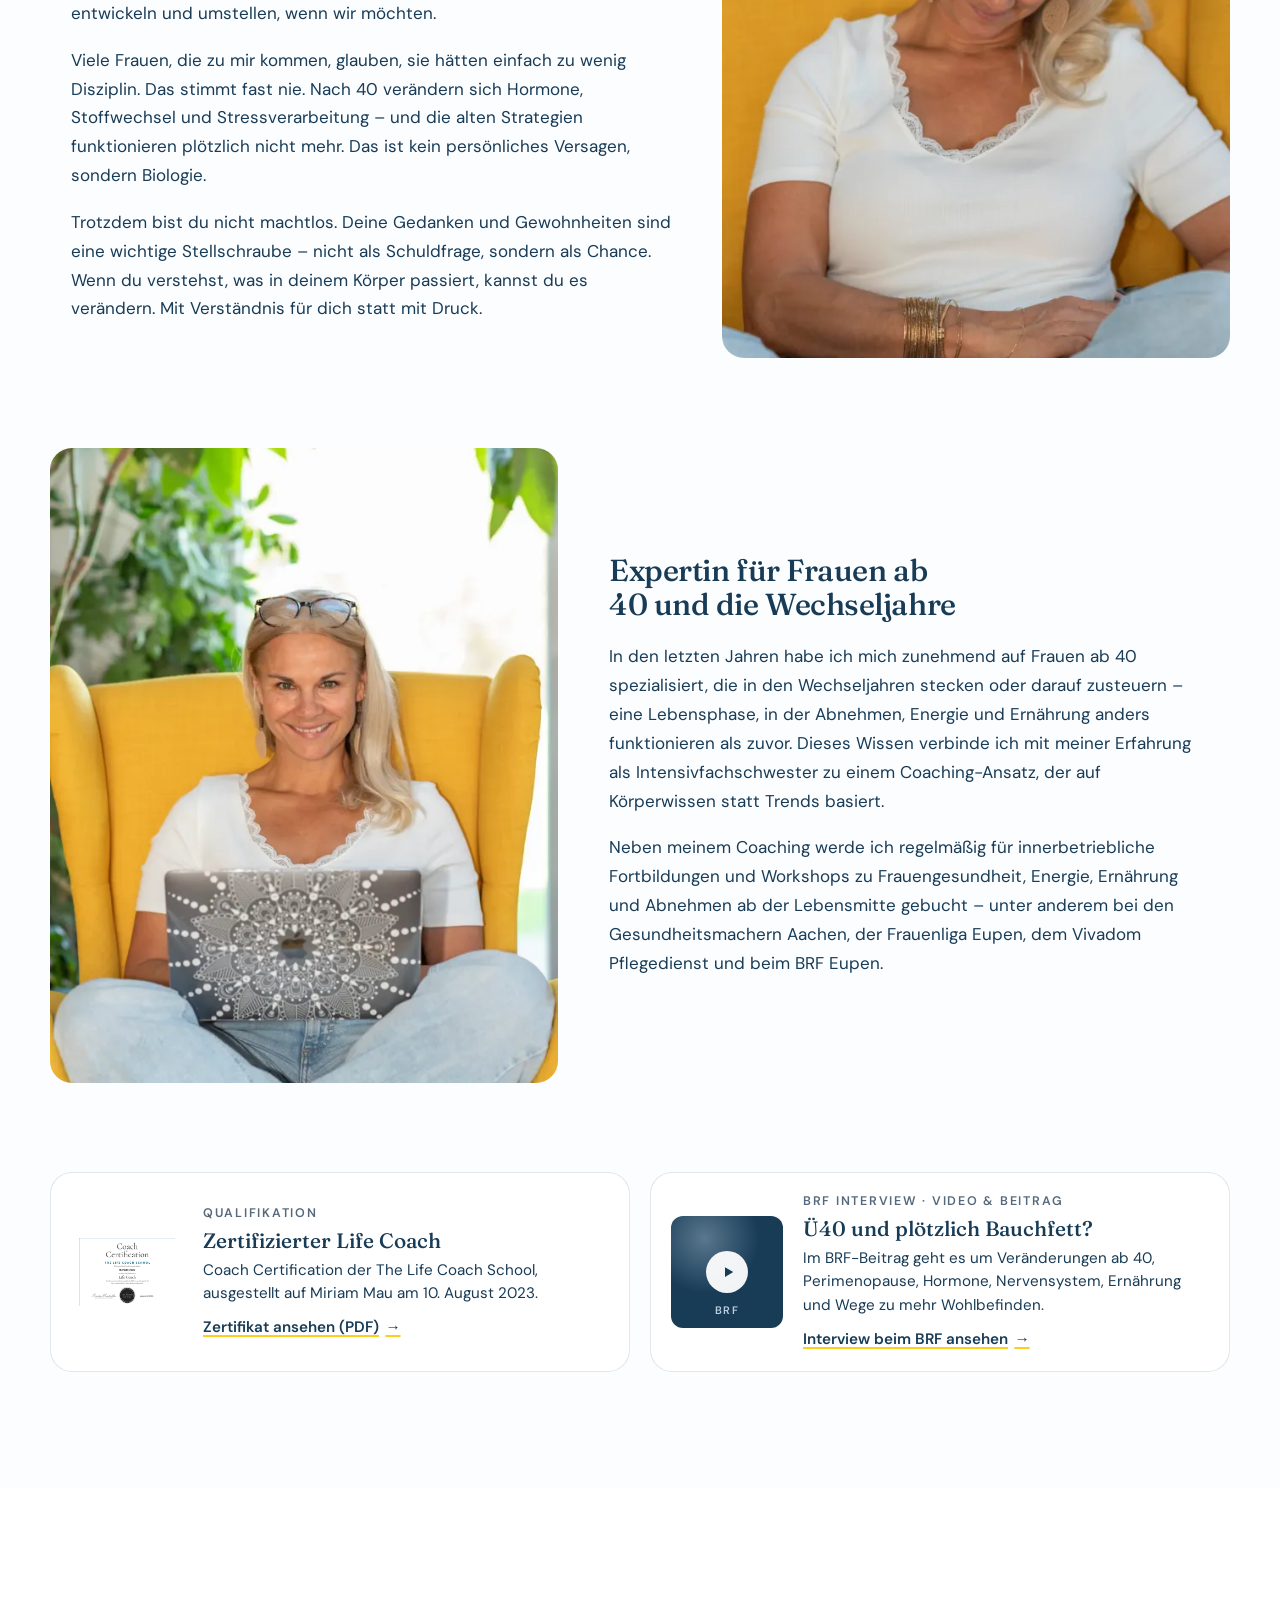
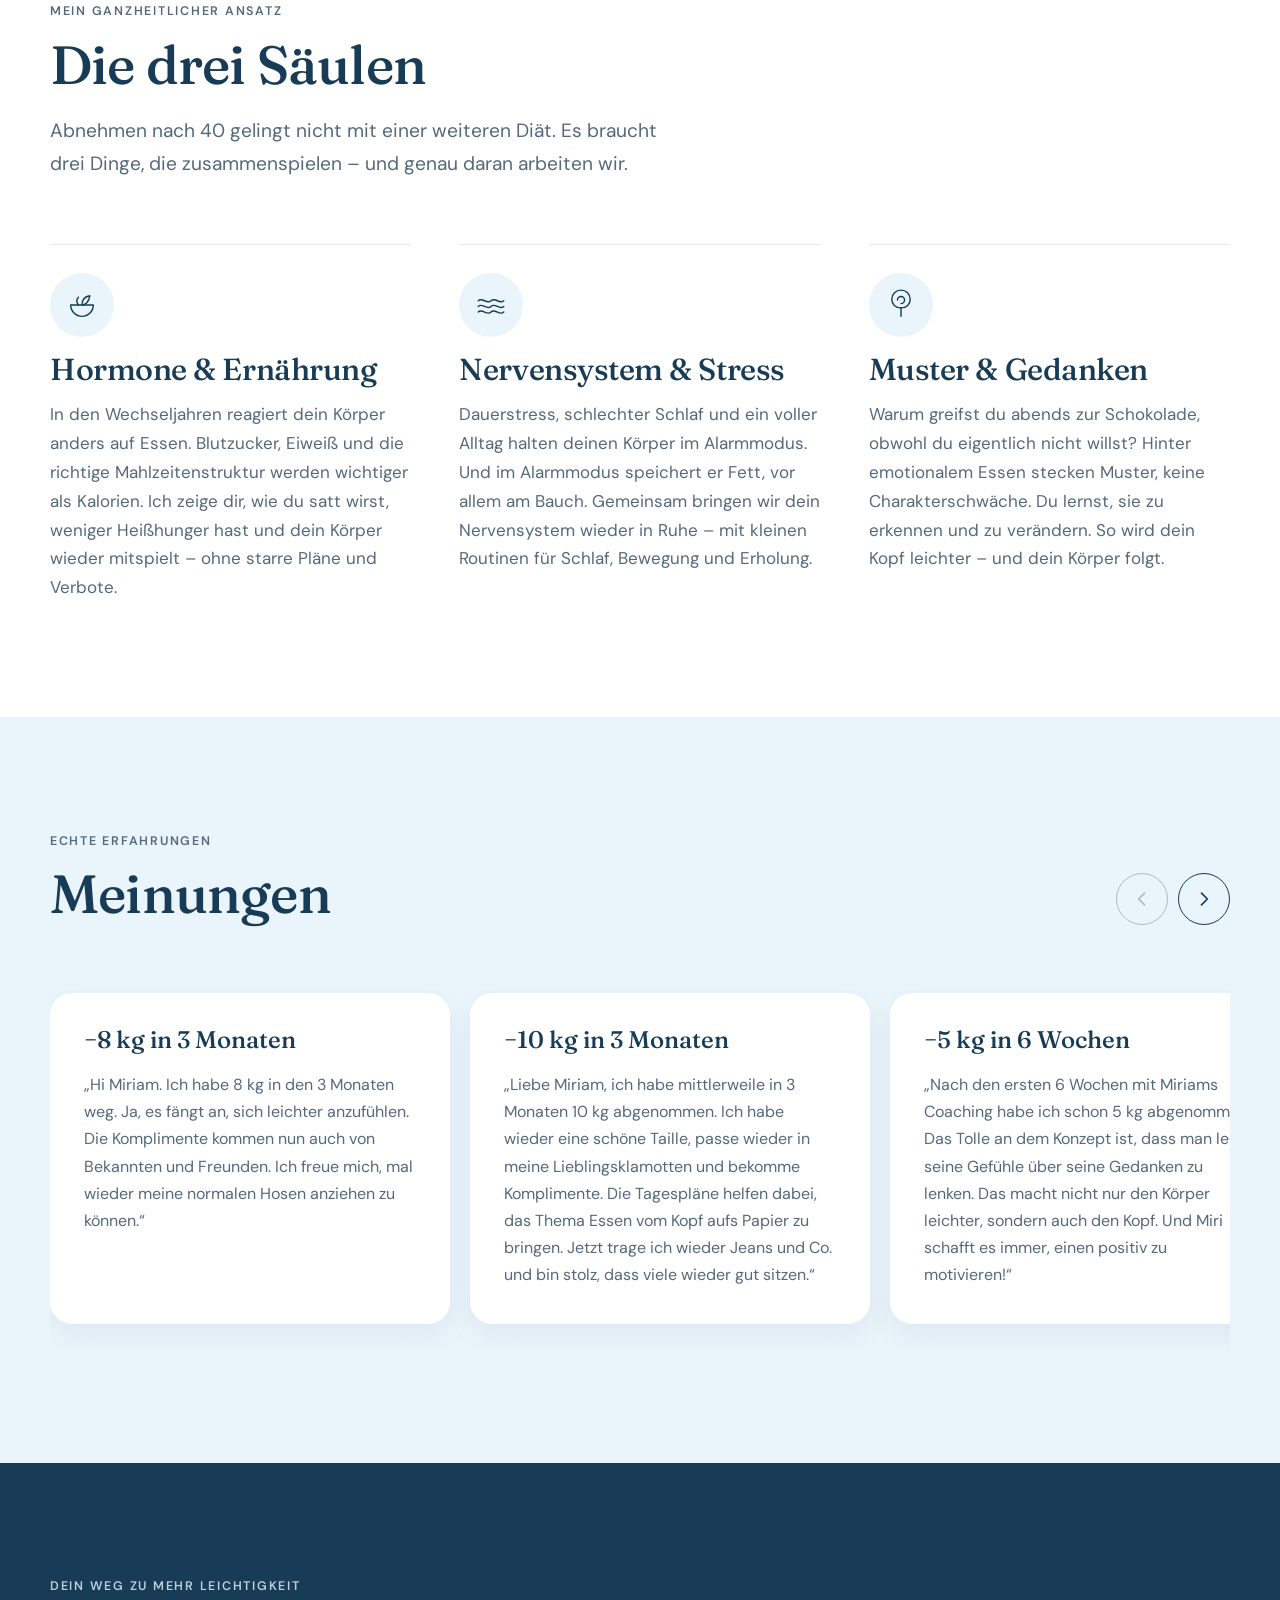
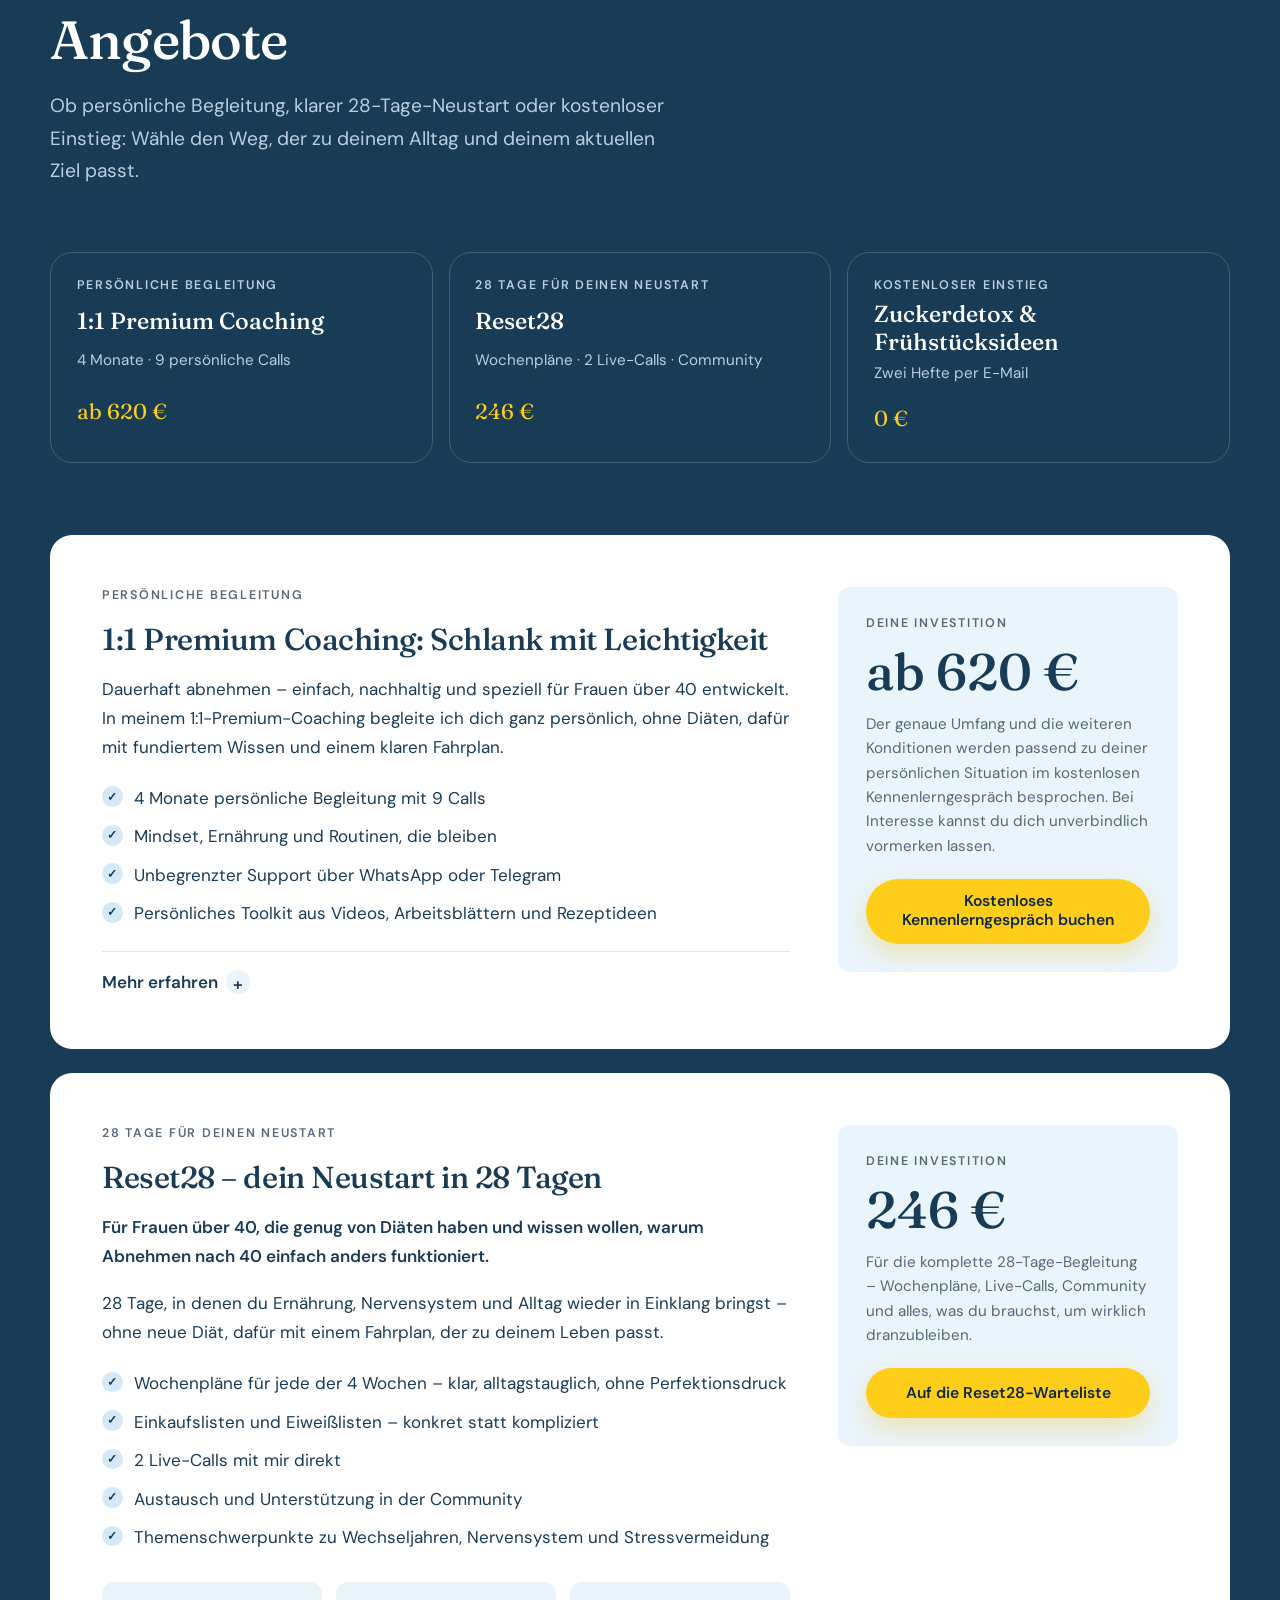
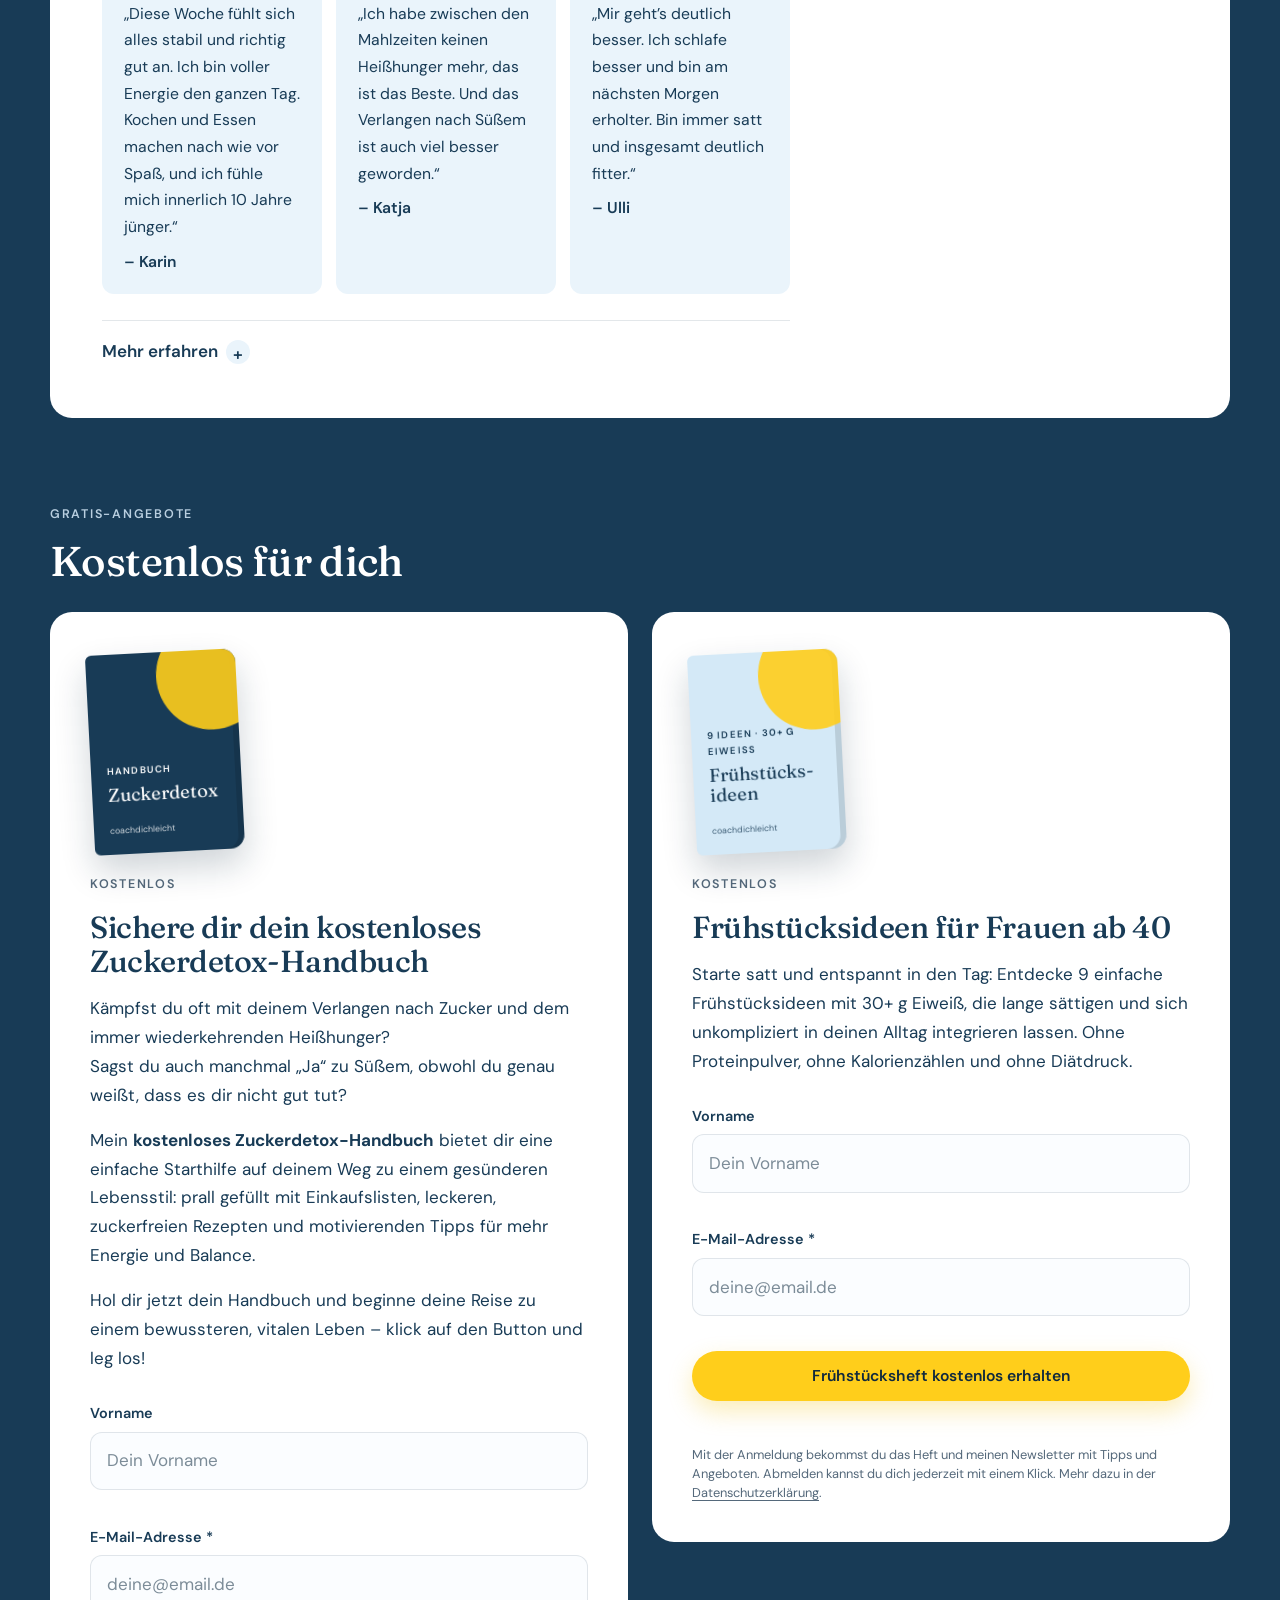
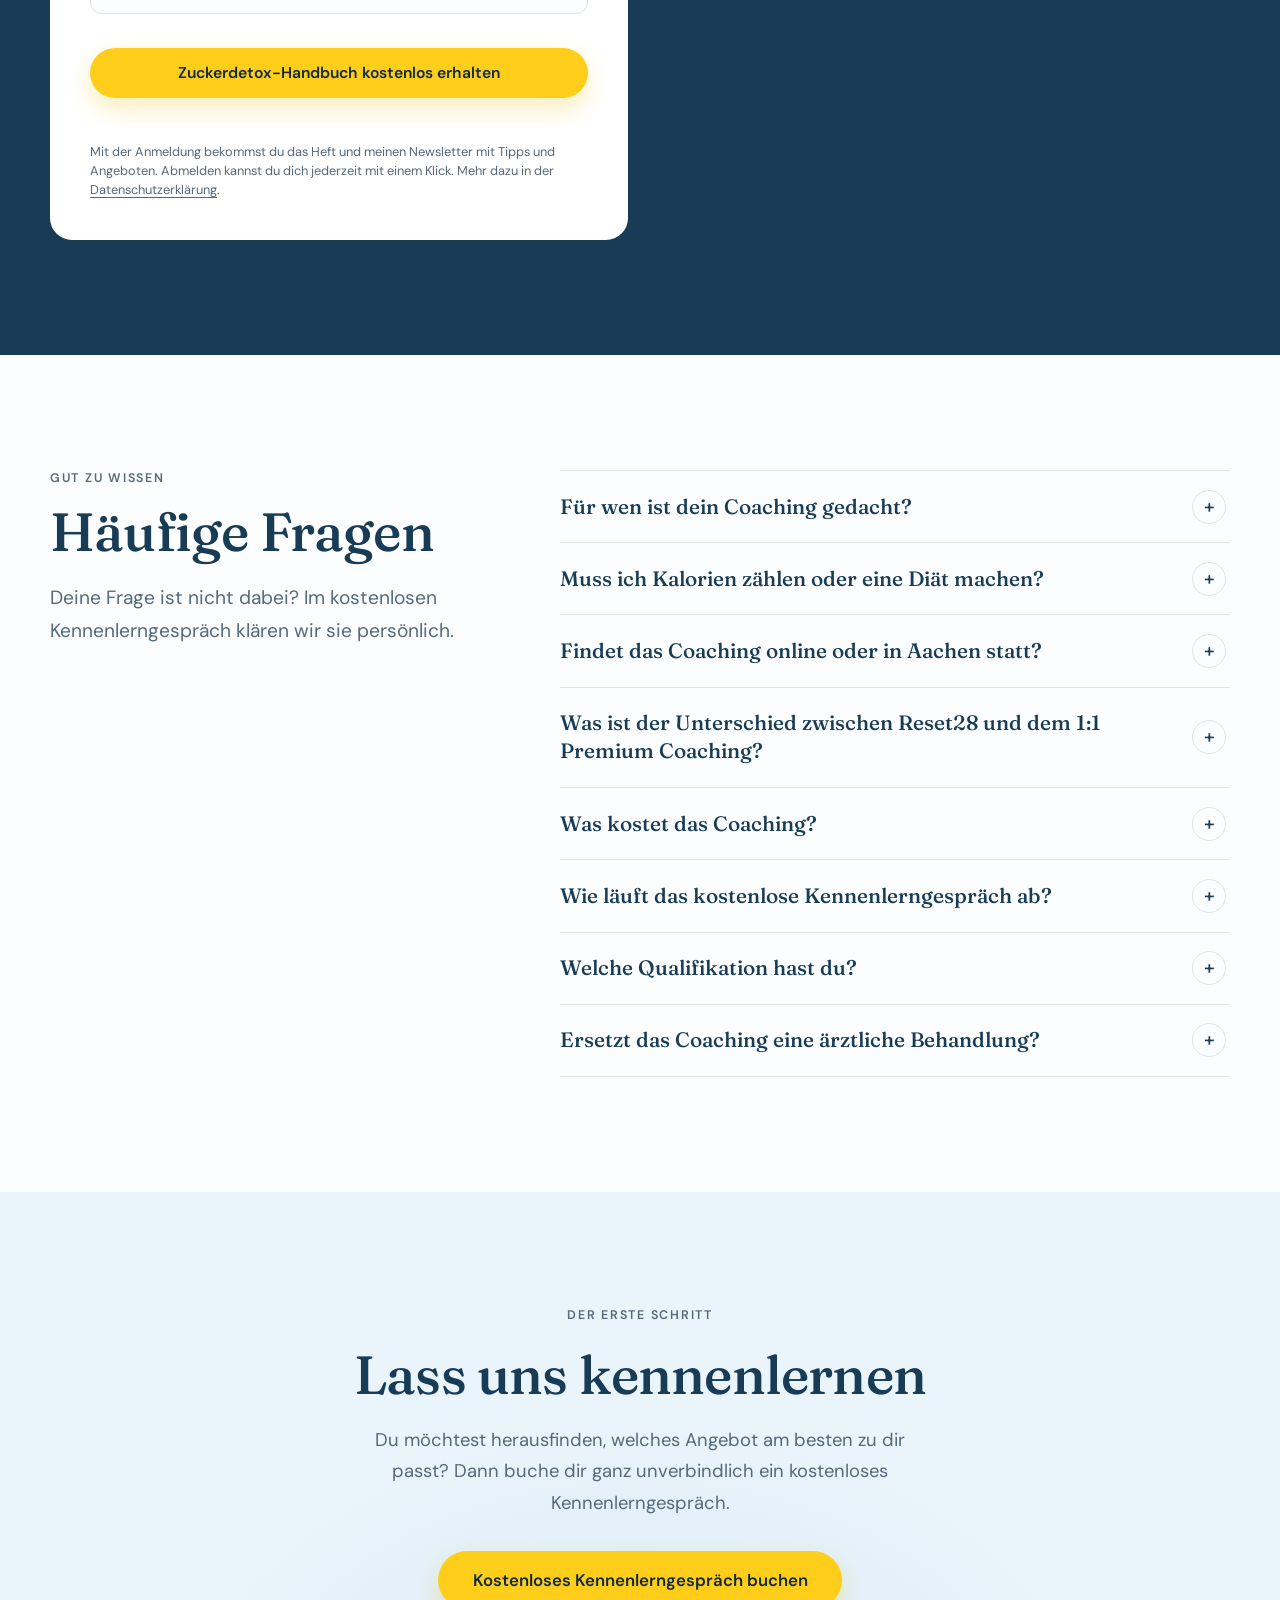
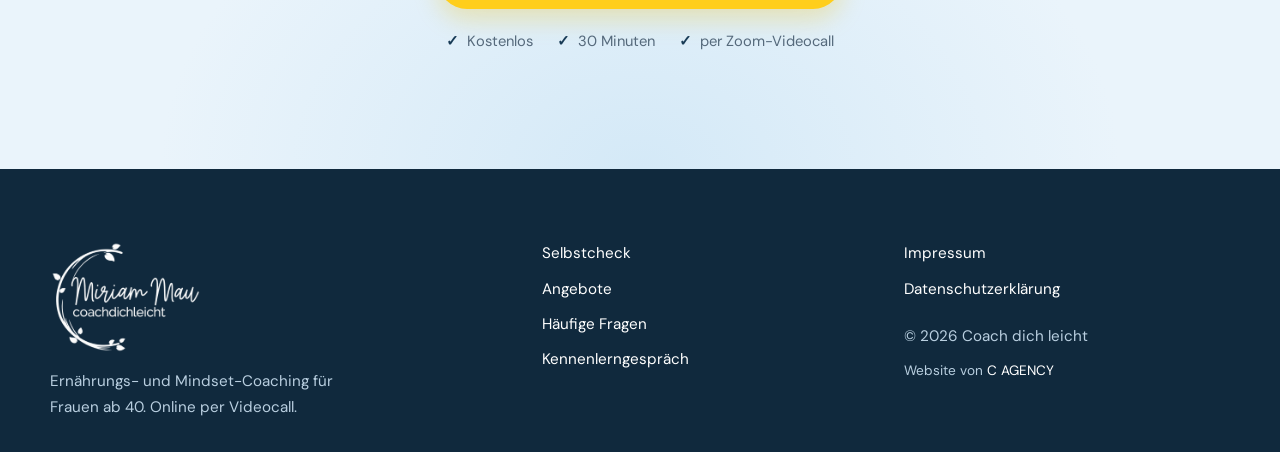
==== commit 1d02626e: "Impressum und Datenschutz ausgefüllt, Hinweis auf C AGENCY - Impressum mit den Angaben aus dem bishe" ====
--- a/index.html
+++ b/index.html
@@ -99,13 +99,13 @@
       },
       "address": {
         "@type": "PostalAddress",
-        "streetAddress": "[Straße und Hausnummer]",
-        "postalCode": "[PLZ]",
+        "streetAddress": "Viehhofstr. 24",
+        "postalCode": "52066",
         "addressLocality": "Aachen",
         "addressCountry": "DE"
       },
-      "telephone": "[Telefonnummer]",
-      "email": "[E-Mail-Adresse]",
+      "telephone": "+49 176 72506786",
+      "email": "mm@coachdichleicht.de",
       "areaServed": [
         {
           "@type": "City",
@@ -494,7 +494,7 @@
 </button>
 <p aria-live="polite" class="custom-form-status" role="status"></p>
 </form>
-<p class="freebie-privacy-note">Mit der Anmeldung akzeptierst du die Verarbeitung deiner Angaben gemäß der <a href="datenschutz.html">Datenschutzerklärung</a>.</p>
+<p class="freebie-privacy-note">Mit der Anmeldung bekommst du das Heft und meinen Newsletter mit Tipps und Angeboten. Abmelden kannst du dich jederzeit mit einem Klick. Mehr dazu in der <a href="datenschutz.html">Datenschutzerklärung</a>.</p>
 </div>
 </article><article class="freebie-card fade-up" id="fruehstuecksideen">
 <div aria-hidden="true" class="freebie-cover cover-sky"><span class="freebie-cover-kicker">9 Ideen · 30+ g Eiweiß</span><span class="freebie-cover-title">Frühstücks&shy;ideen</span><span class="freebie-cover-brand">coachdichleicht</span></div>
@@ -521,7 +521,7 @@
 </button>
 <p aria-live="polite" class="custom-form-status" role="status"></p>
 </form>
-<p class="freebie-privacy-note">Mit der Anmeldung akzeptierst du die Verarbeitung deiner Angaben gemäß der <a href="datenschutz.html">Datenschutzerklärung</a>.</p>
+<p class="freebie-privacy-note">Mit der Anmeldung bekommst du das Heft und meinen Newsletter mit Tipps und Angeboten. Abmelden kannst du dich jederzeit mit einem Klick. Mehr dazu in der <a href="datenschutz.html">Datenschutzerklärung</a>.</p>
 </div>
 </article></div>
 </section>
@@ -572,6 +572,7 @@
 <a href="impressum.html">Impressum</a>
 <a href="datenschutz.html">Datenschutzerklärung</a>
 <p>© <span id="current-year"></span> Coach dich leicht</p>
+<p class="footer-credit">Website von <a href="https://c-agency.cc/" rel="noopener" target="_blank">C AGENCY</a></p>
 </nav>
 </div>
 </footer>
--- a/style.css
+++ b/style.css
@@ -1578,6 +1578,12 @@
   margin-top: 0.75rem;
 }
 
+.footer-legal .footer-credit,
+.footer-inner-simple .footer-credit {
+  margin-top: 0;
+  font-size: 0.85rem;
+}
+
 /* ---------- Legal pages ---------- */
 .legal-page {
   display: grid;
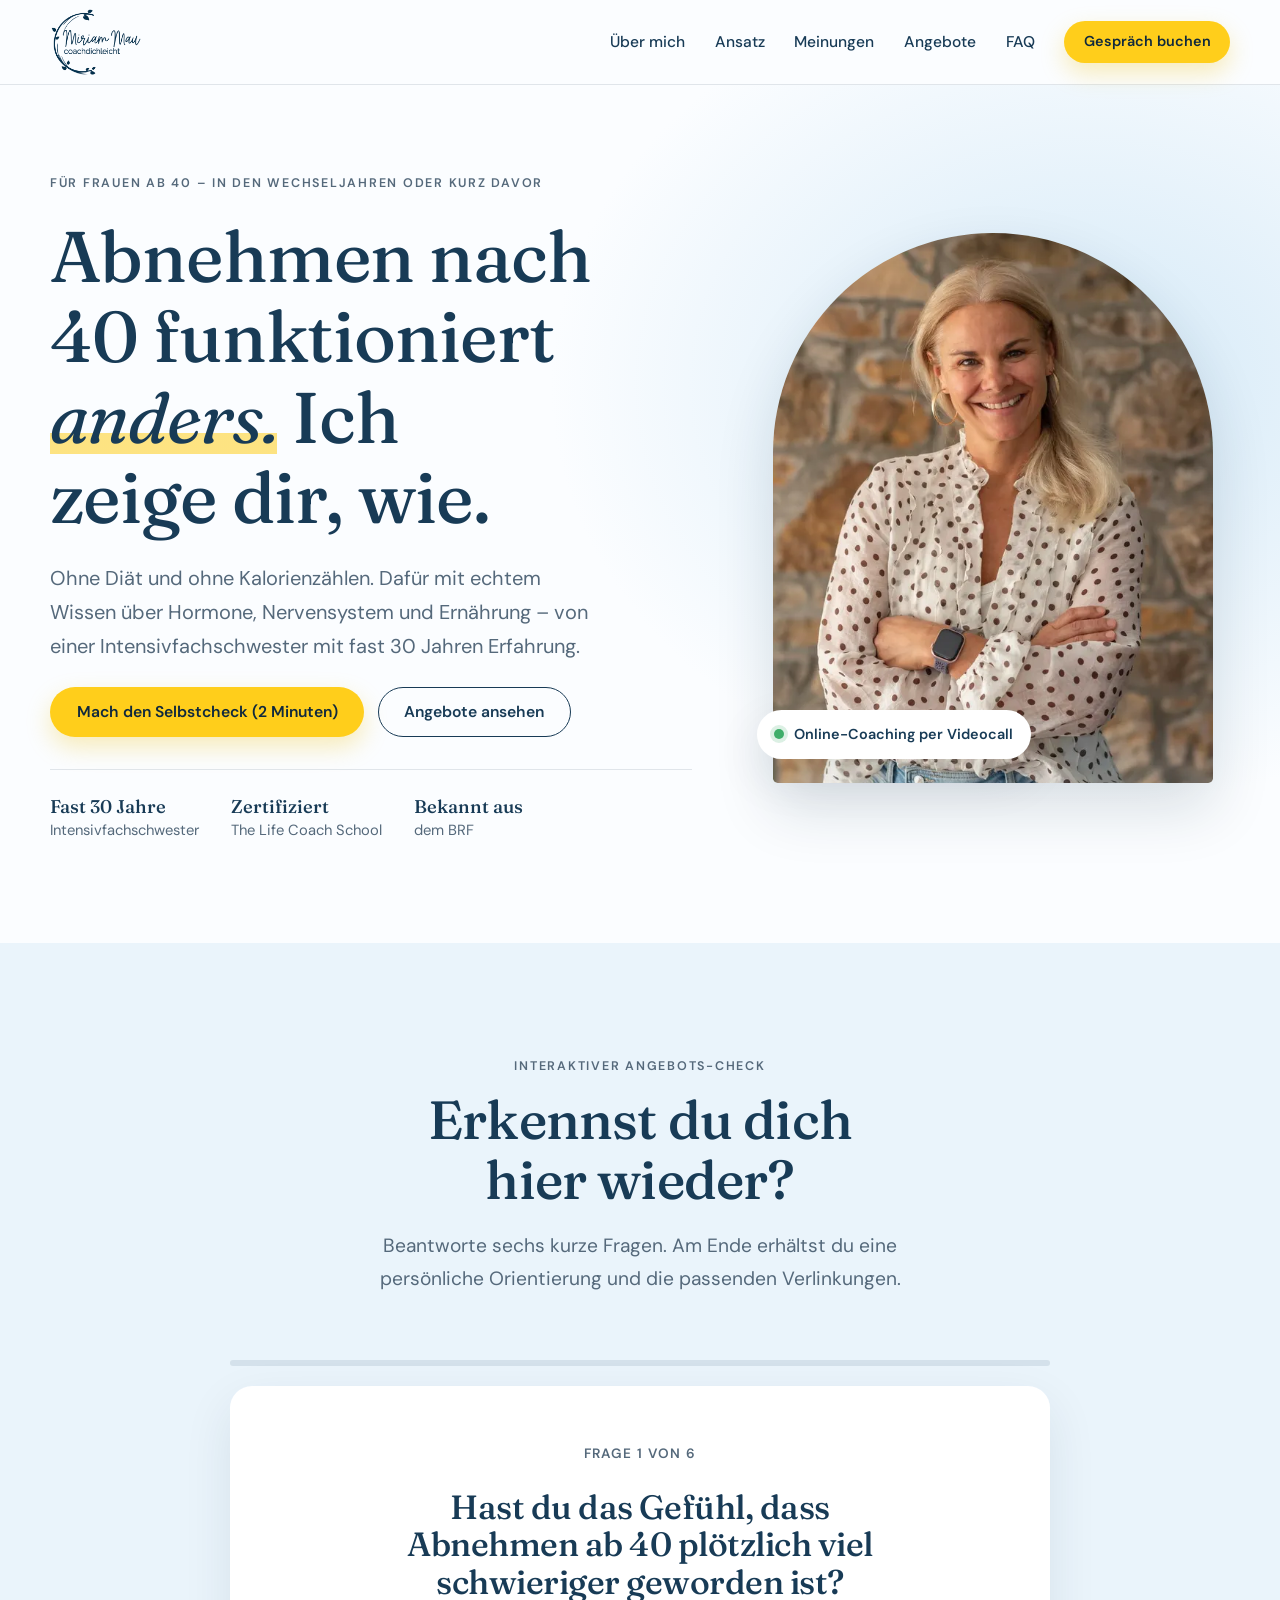
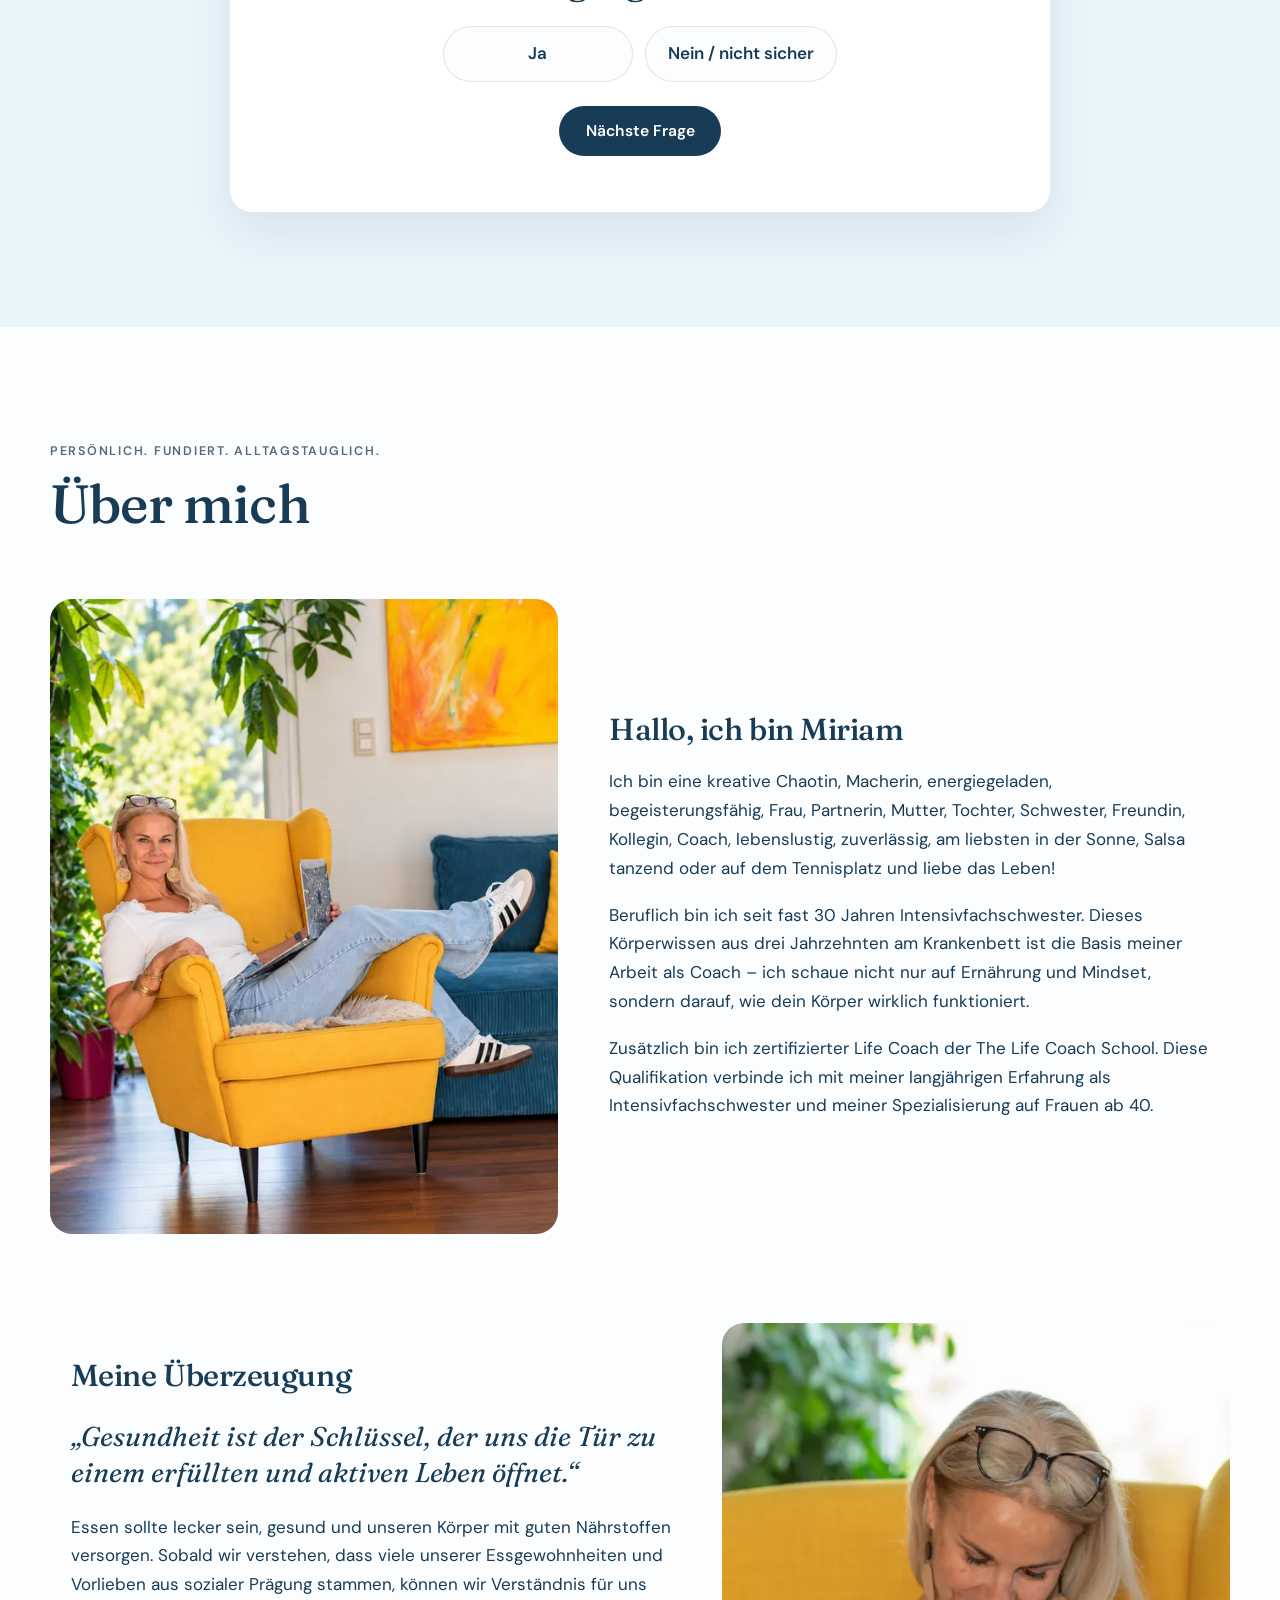
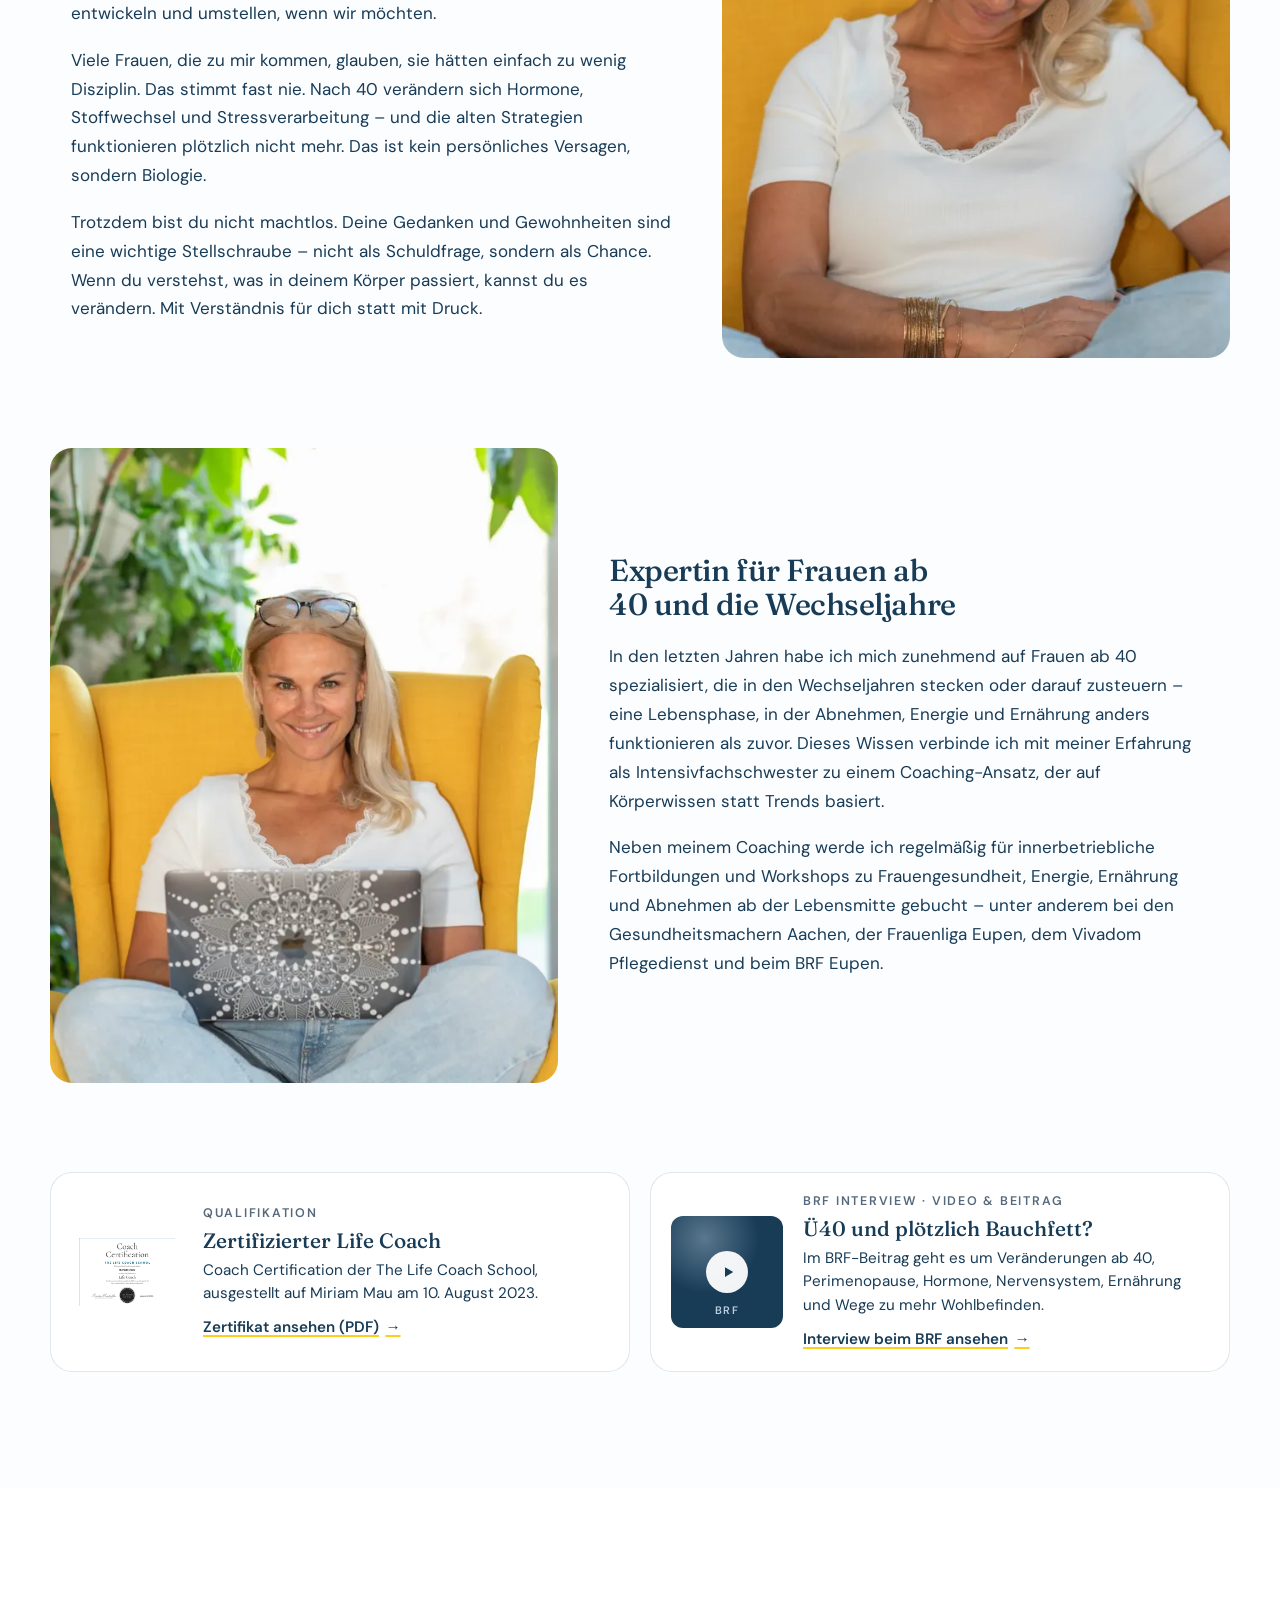
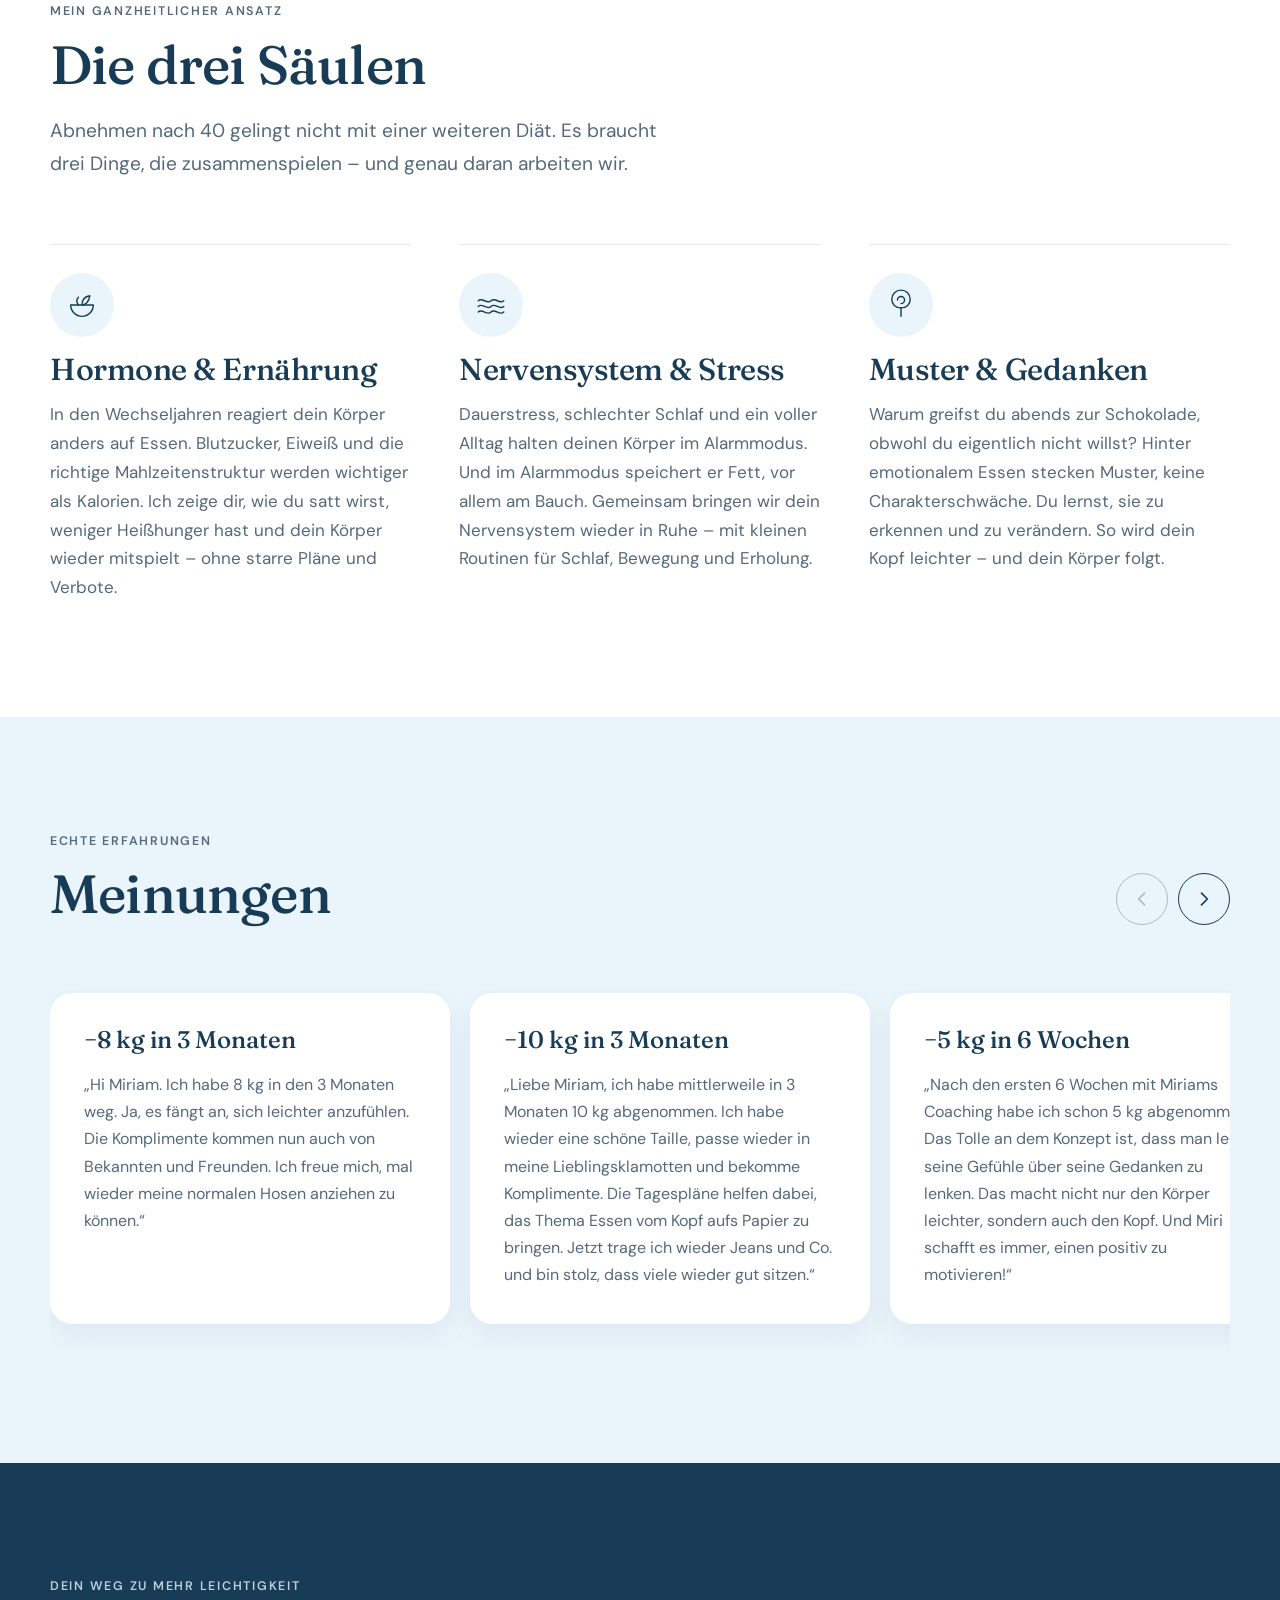
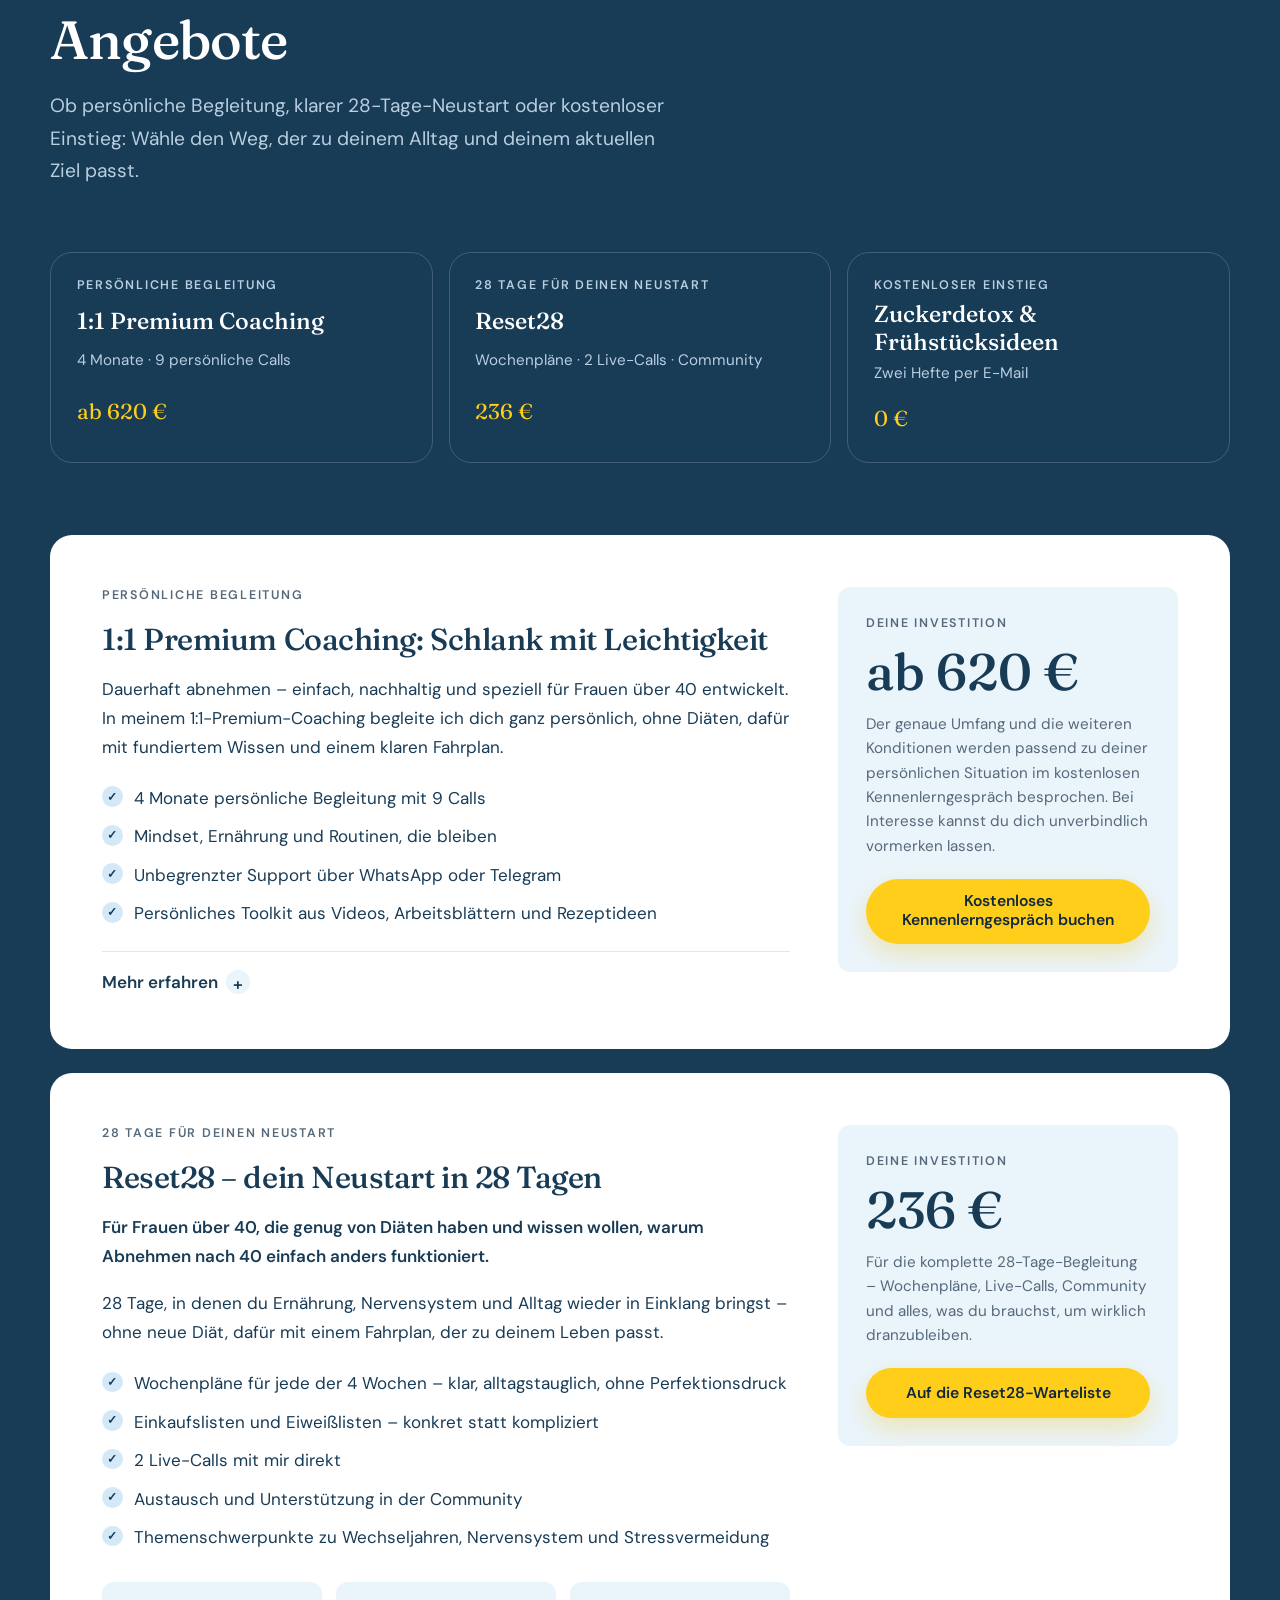
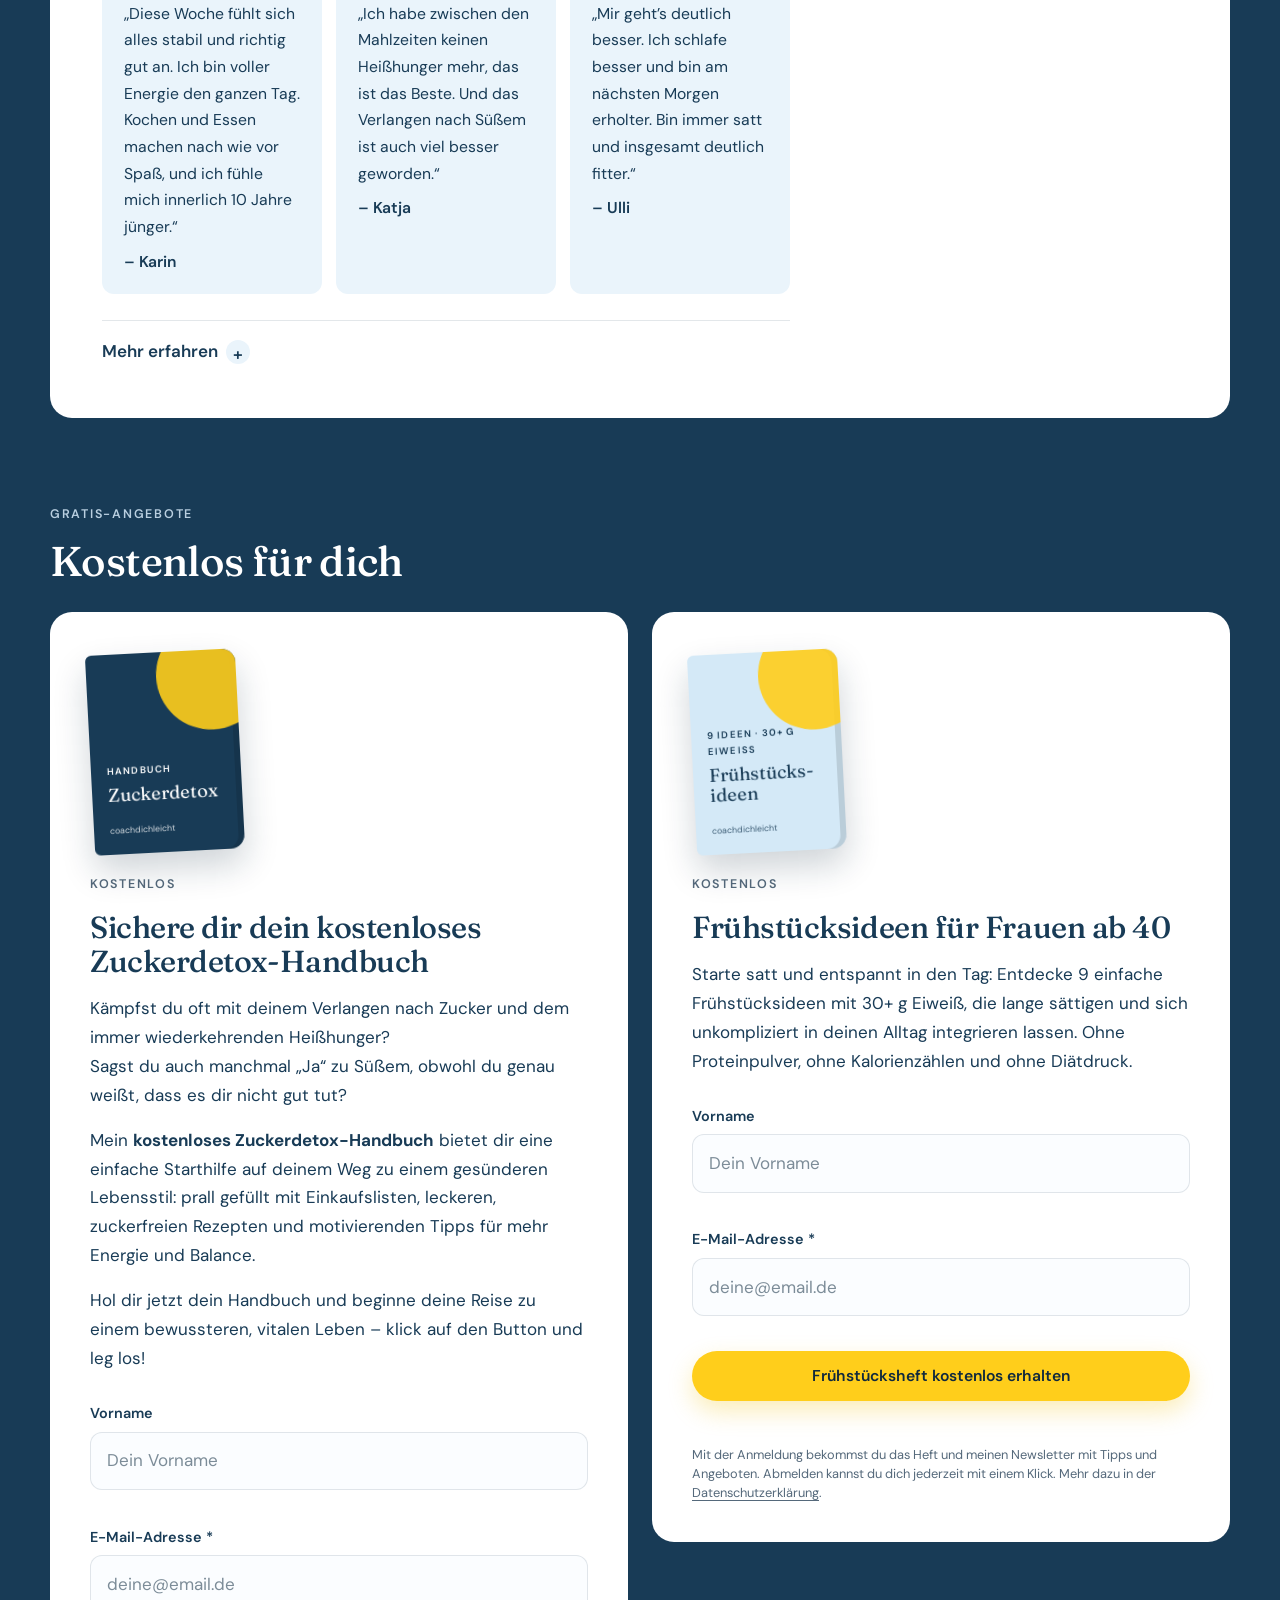
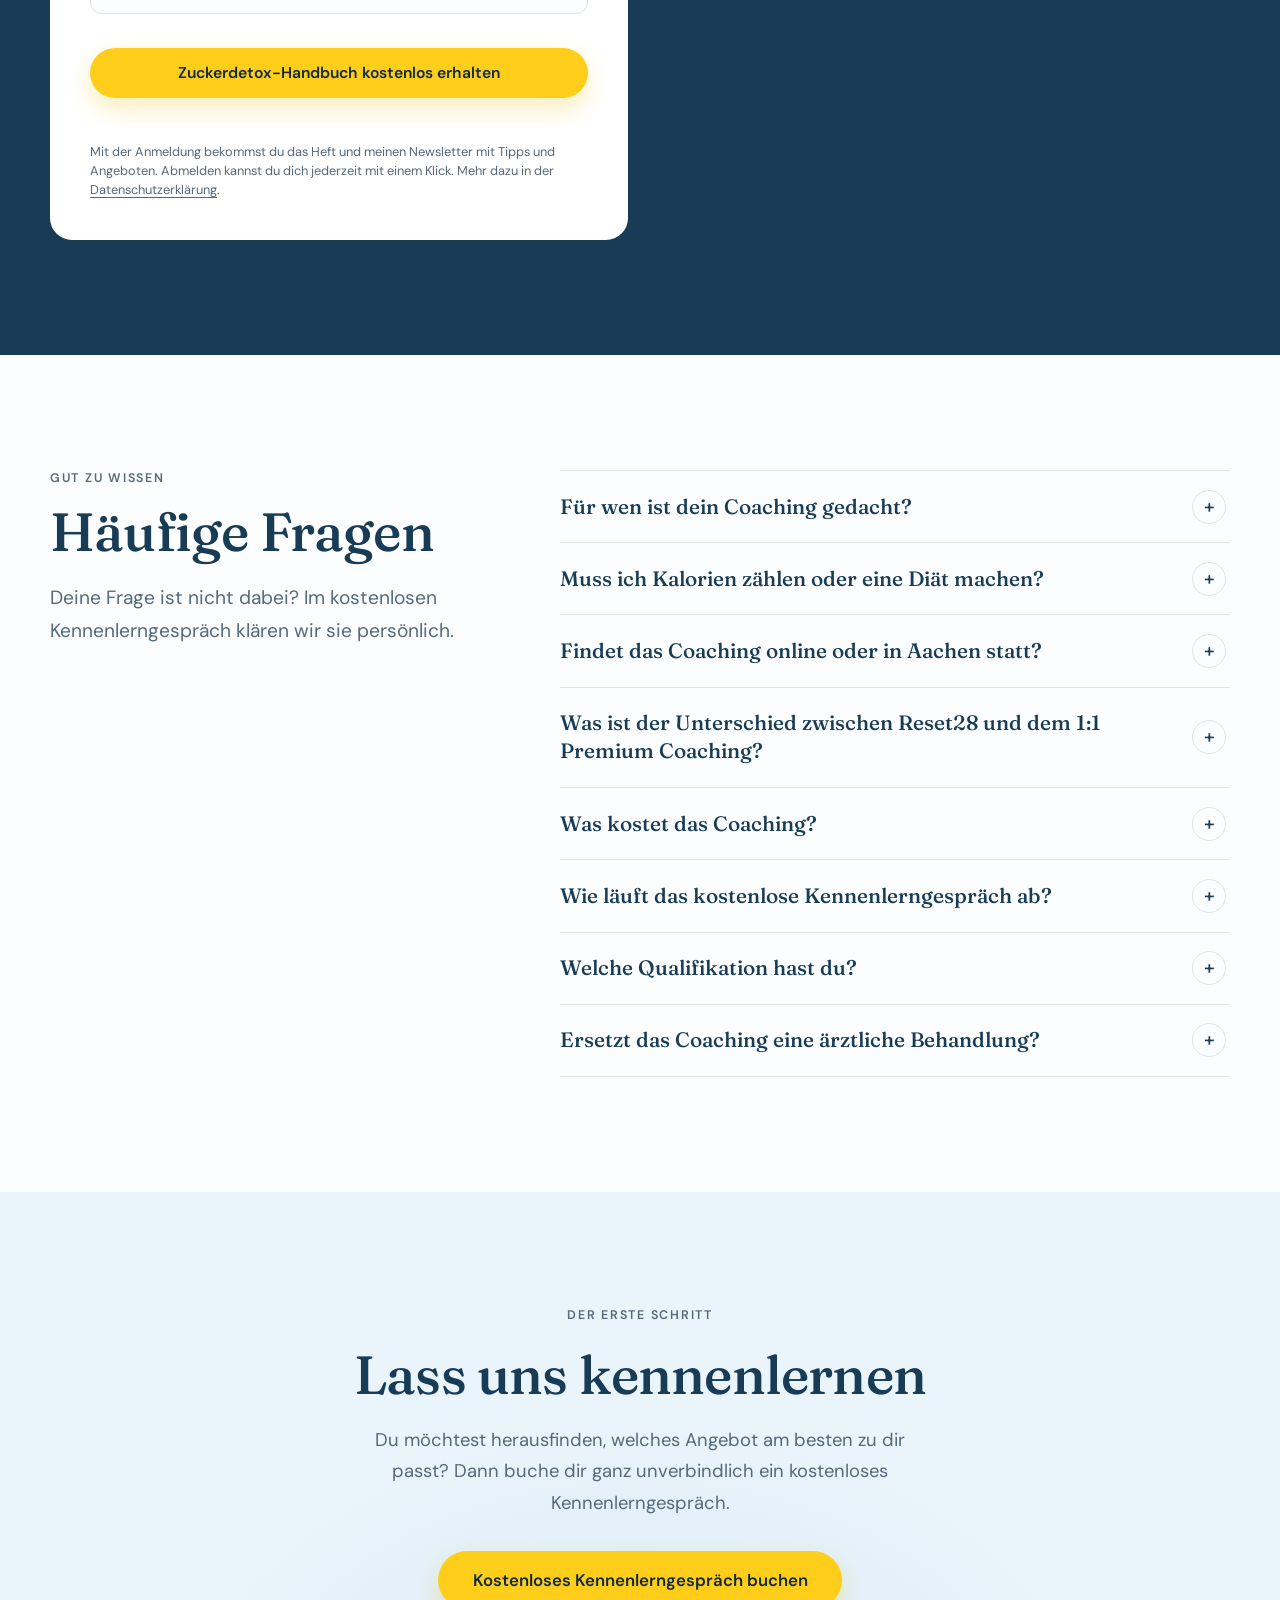
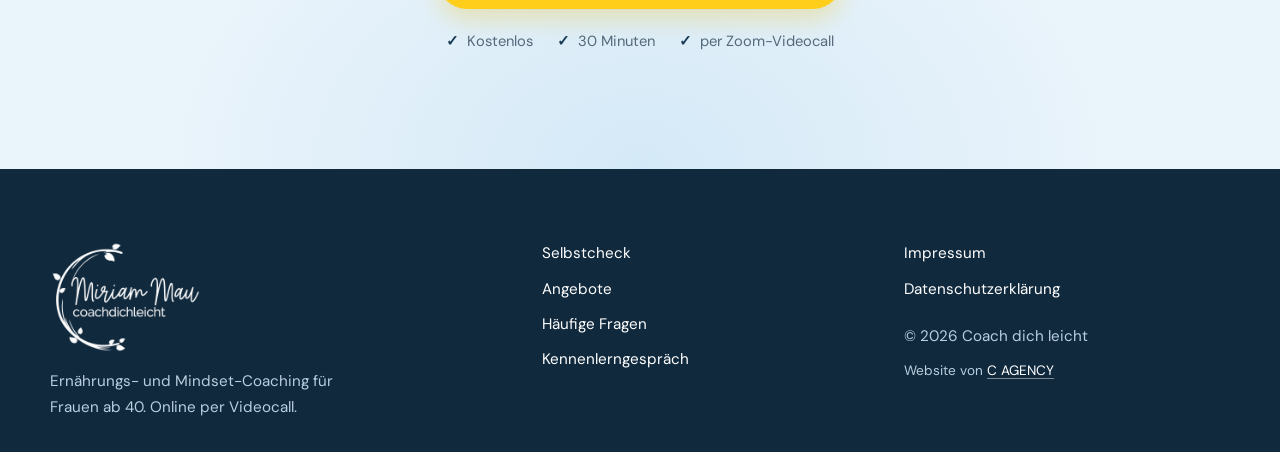
==== commit c833e0dc: "Reset28-Preis auf 236 € korrigiert, Agentur-Link im Footer unterstrichen Co-Authored-By: Claude Opus" ====
--- a/index.html
+++ b/index.html
@@ -6,10 +6,10 @@
 <meta content="Abnehmen ab 40 und in den Wechseljahren – ohne Diät, mit Wissen über Hormone &amp; Nervensystem. Online-Coaching von Intensivfachschwester Miriam Mau aus Aachen." name="description"/>
 <meta content="#183B56" name="theme-color"/>
 <title>Abnehmen ab 40 – Online-Coaching aus Aachen | Coach dich leicht</title>
-<!-- SEO: Sobald die Domain feststeht, überall "https://DEINE-DOMAIN.de/" ersetzen
+<!-- SEO: Sobald die Domain feststeht, überall "https://coachdichleicht.de/" ersetzen
      (hier, in robots.txt und sitemap.xml) und die [Platzhalter] in den
      strukturierten Daten unten mit den Impressumsdaten füllen. -->
-<link href="https://DEINE-DOMAIN.de/" rel="canonical"/>
+<link href="https://coachdichleicht.de/" rel="canonical"/>
 <meta content="index, follow, max-image-preview:large" name="robots"/>
 <meta content="Miriam Mau" name="author"/>
 <meta content="website" property="og:type"/>
@@ -17,8 +17,8 @@
 <meta content="Coach dich leicht" property="og:site_name"/>
 <meta content="Abnehmen nach 40 funktioniert anders – Coach dich leicht" property="og:title"/>
 <meta content="Ohne Diät und ohne Kalorienzählen: Coaching für Frauen ab 40 und in den Wechseljahren – von Intensivfachschwester Miriam Mau – online per Videocall." property="og:description"/>
-<meta content="https://DEINE-DOMAIN.de/" property="og:url"/>
-<meta content="https://DEINE-DOMAIN.de/bilder/vorschau-teilen.jpg" property="og:image"/>
+<meta content="https://coachdichleicht.de/" property="og:url"/>
+<meta content="https://coachdichleicht.de/bilder/vorschau-teilen.jpg" property="og:image"/>
 <meta content="1200" property="og:image:width"/>
 <meta content="630" property="og:image:height"/>
 <meta content="Miriam Mau – coachdichleicht: Abnehmen nach 40 funktioniert anders. Online per Videocall" property="og:image:alt"/>
@@ -29,24 +29,24 @@
   "@graph": [
     {
       "@type": "WebSite",
-      "@id": "https://DEINE-DOMAIN.de/#website",
-      "url": "https://DEINE-DOMAIN.de/",
+      "@id": "https://coachdichleicht.de/#website",
+      "url": "https://coachdichleicht.de/",
       "name": "Coach dich leicht",
       "inLanguage": "de-DE",
       "publisher": {
-        "@id": "https://DEINE-DOMAIN.de/#business"
+        "@id": "https://coachdichleicht.de/#business"
       }
     },
     {
       "@type": "Person",
-      "@id": "https://DEINE-DOMAIN.de/#miriam",
+      "@id": "https://coachdichleicht.de/#miriam",
       "name": "Miriam Mau",
       "jobTitle": "Ernährungs- und Mindset-Coach für Frauen ab 40",
       "description": "Intensivfachschwester mit fast 30 Jahren Erfahrung und zertifizierter Life Coach (The Life Coach School), spezialisiert auf Abnehmen ab 40 und die Wechseljahre.",
-      "image": "https://DEINE-DOMAIN.de/bilder/miri-lachend-935.webp",
-      "url": "https://DEINE-DOMAIN.de/",
+      "image": "https://coachdichleicht.de/bilder/miri-lachend-935.webp",
+      "url": "https://coachdichleicht.de/",
       "worksFor": {
-        "@id": "https://DEINE-DOMAIN.de/#business"
+        "@id": "https://coachdichleicht.de/#business"
       },
       "knowsAbout": [
         "Abnehmen ab 40",
@@ -88,14 +88,14 @@
     },
     {
       "@type": "ProfessionalService",
-      "@id": "https://DEINE-DOMAIN.de/#business",
+      "@id": "https://coachdichleicht.de/#business",
       "name": "Coach dich leicht",
       "description": "Ernährungs- und Mindset-Coaching für Frauen ab 40 und in den Wechseljahren – ohne Diät, mit Wissen über Hormone, Nervensystem und Ernährung.",
-      "url": "https://DEINE-DOMAIN.de/",
-      "logo": "https://DEINE-DOMAIN.de/bilder/logo-700.webp",
-      "image": "https://DEINE-DOMAIN.de/bilder/vorschau-teilen.jpg",
+      "url": "https://coachdichleicht.de/",
+      "logo": "https://coachdichleicht.de/bilder/logo-700.webp",
+      "image": "https://coachdichleicht.de/bilder/vorschau-teilen.jpg",
       "founder": {
-        "@id": "https://DEINE-DOMAIN.de/#miriam"
+        "@id": "https://coachdichleicht.de/#miriam"
       },
       "address": {
         "@type": "PostalAddress",
@@ -125,7 +125,7 @@
             "@type": "Offer",
             "name": "1:1 Premium Coaching „Schlank mit Leichtigkeit“",
             "description": "4 Monate persönliche Begleitung mit 9 persönlichen Calls",
-            "url": "https://DEINE-DOMAIN.de/#premium-coaching",
+            "url": "https://coachdichleicht.de/#premium-coaching",
             "priceSpecification": {
               "@type": "PriceSpecification",
               "minPrice": 620,
@@ -135,21 +135,21 @@
           {
             "@type": "Offer",
             "name": "Reset28 – dein Neustart in 28 Tagen",
-            "url": "https://DEINE-DOMAIN.de/#reset28",
-            "price": 246,
+            "url": "https://coachdichleicht.de/#reset28",
+            "price": 236,
             "priceCurrency": "EUR"
           },
           {
             "@type": "Offer",
             "name": "Zuckerdetox-Handbuch",
-            "url": "https://DEINE-DOMAIN.de/#zuckerdetox",
+            "url": "https://coachdichleicht.de/#zuckerdetox",
             "price": 0,
             "priceCurrency": "EUR"
           },
           {
             "@type": "Offer",
             "name": "Frühstücksideen für Frauen ab 40",
-            "url": "https://DEINE-DOMAIN.de/#fruehstuecksideen",
+            "url": "https://coachdichleicht.de/#fruehstuecksideen",
             "price": 0,
             "priceCurrency": "EUR"
           }
@@ -158,7 +158,7 @@
     },
     {
       "@type": "FAQPage",
-      "@id": "https://DEINE-DOMAIN.de/#haeufige-fragen",
+      "@id": "https://coachdichleicht.de/#haeufige-fragen",
       "mainEntity": [
         {
           "@type": "Question",
@@ -197,7 +197,7 @@
           "name": "Was kostet das Coaching?",
           "acceptedAnswer": {
             "@type": "Answer",
-            "text": "Reset28 kostet 246 €. Das 1:1 Premium Coaching gibt es ab 620 € – Umfang und Konditionen besprechen wir passend zu deiner Situation im kostenlosen Kennenlerngespräch. Das Zuckerdetox-Handbuch und die Frühstücksideen sind kostenlos."
+            "text": "Reset28 kostet 236 €. Das 1:1 Premium Coaching gibt es ab 620 € – Umfang und Konditionen besprechen wir passend zu deiner Situation im kostenlosen Kennenlerngespräch. Das Zuckerdetox-Handbuch und die Frühstücksideen sind kostenlos."
           }
         },
         {
@@ -403,7 +403,7 @@
 </header>
 <nav aria-label="Angebote im Überblick" class="offer-overview fade-up">
 <a class="overview-tile" href="#premium-coaching"><span class="label">Persönliche Begleitung</span><strong>1:1 Premium Coaching</strong><span class="overview-meta">4 Monate · 9 persönliche Calls</span><span class="overview-price">ab 620 €</span></a>
-<a class="overview-tile" href="#reset28"><span class="label">28 Tage für deinen Neustart</span><strong>Reset28</strong><span class="overview-meta">Wochenpläne · 2 Live-Calls · Community</span><span class="overview-price">246 €</span></a>
+<a class="overview-tile" href="#reset28"><span class="label">28 Tage für deinen Neustart</span><strong>Reset28</strong><span class="overview-meta">Wochenpläne · 2 Live-Calls · Community</span><span class="overview-price">236 €</span></a>
 <a class="overview-tile" href="#zuckerdetox"><span class="label">Kostenloser Einstieg</span><strong>Zuckerdetox &amp; Frühstücksideen</strong><span class="overview-meta">Zwei Hefte per E-Mail</span><span class="overview-price">0 €</span></a>
 </nav>
 <article class="offer-card fade-up" id="premium-coaching">
@@ -457,7 +457,7 @@
 </div>
 <aside class="offer-aside">
 <p class="label">Deine Investition</p>
-<p class="price">246 €</p>
+<p class="price">236 €</p>
 <p class="offer-aside-note">Für die komplette 28-Tage-Begleitung – Wochenpläne, Live-Calls, Community und alles, was du brauchst, um wirklich dranzubleiben.</p>
 <a class="button button-primary" href="https://reset28-warteliste.subscribepage.io/" rel="noopener noreferrer" target="_blank">Auf die Reset28-Warteliste</a>
 </aside>
@@ -539,7 +539,7 @@
 <details class="faq-item"><summary>Muss ich Kalorien zählen oder eine Diät machen?</summary><p>Nein. Wir arbeiten ohne Diät, ohne Verbote und ohne Kalorienzählen. Stattdessen lernst du, wie Hormone, Blutzucker, Nervensystem und Gewohnheiten zusammenspielen – und wie du satt wirst und Heißhunger in den Griff bekommst.</p></details>
 <details class="faq-item"><summary>Findet das Coaching online oder in Aachen statt?</summary><p>Das Coaching findet komplett online per Videocall statt – ganz bequem von zu Hause, egal wo du wohnst. Termine vor Ort gibt es nicht.</p></details>
 <details class="faq-item"><summary>Was ist der Unterschied zwischen Reset28 und dem 1:1 Premium Coaching?</summary><p>Reset28 ist ein 28-Tage-Programm mit Wochenplänen, Einkaufs- und Eiweißlisten, 2 Live-Calls und Austausch in der Community. Das 1:1 Premium Coaching „Schlank mit Leichtigkeit“ ist eine persönliche Begleitung über 4 Monate mit 9 persönlichen Calls, unbegrenztem Support per WhatsApp oder Telegram und einem persönlichen Toolkit.</p></details>
-<details class="faq-item"><summary>Was kostet das Coaching?</summary><p>Reset28 kostet 246 €. Das 1:1 Premium Coaching gibt es ab 620 € – Umfang und Konditionen besprechen wir passend zu deiner Situation im kostenlosen Kennenlerngespräch. Das Zuckerdetox-Handbuch und die Frühstücksideen sind kostenlos.</p></details>
+<details class="faq-item"><summary>Was kostet das Coaching?</summary><p>Reset28 kostet 236 €. Das 1:1 Premium Coaching gibt es ab 620 € – Umfang und Konditionen besprechen wir passend zu deiner Situation im kostenlosen Kennenlerngespräch. Das Zuckerdetox-Handbuch und die Frühstücksideen sind kostenlos.</p></details>
 <details class="faq-item"><summary>Wie läuft das kostenlose Kennenlerngespräch ab?</summary><p>Du buchst dir über Calendly einen kostenlosen Termin von 30 Minuten, das Gespräch findet per Zoom-Videocall statt. Wir schauen gemeinsam, wo du gerade stehst, was dich beschäftigt und welches Angebot zu dir passt – ganz unverbindlich.</p></details>
 <details class="faq-item"><summary>Welche Qualifikation hast du?</summary><p>Ich bin seit fast 30 Jahren Intensivfachschwester und zertifizierter Life Coach der The Life Coach School. Dieses medizinische Körperwissen verbinde ich mit Coaching zu Ernährung, Nervensystem und Mindset – spezialisiert auf Frauen ab 40.</p></details>
 <details class="faq-item"><summary>Ersetzt das Coaching eine ärztliche Behandlung?</summary><p>Nein. Das Coaching ersetzt keine ärztliche Diagnose oder Behandlung. Wenn du gesundheitliche Beschwerden hast oder Medikamente nimmst, sprich Veränderungen bitte mit deiner Ärztin oder deinem Arzt ab.</p></details>
--- a/style.css
+++ b/style.css
@@ -1584,6 +1584,13 @@
   font-size: 0.85rem;
 }
 
+/* Link im Fließtext: Unterstreichung statt nur Farbe (Barrierefreiheit) */
+.footer-credit a {
+  text-decoration: underline;
+  text-decoration-color: rgba(255, 255, 255, 0.45);
+  text-underline-offset: 3px;
+}
+
 /* ---------- Legal pages ---------- */
 .legal-page {
   display: grid;
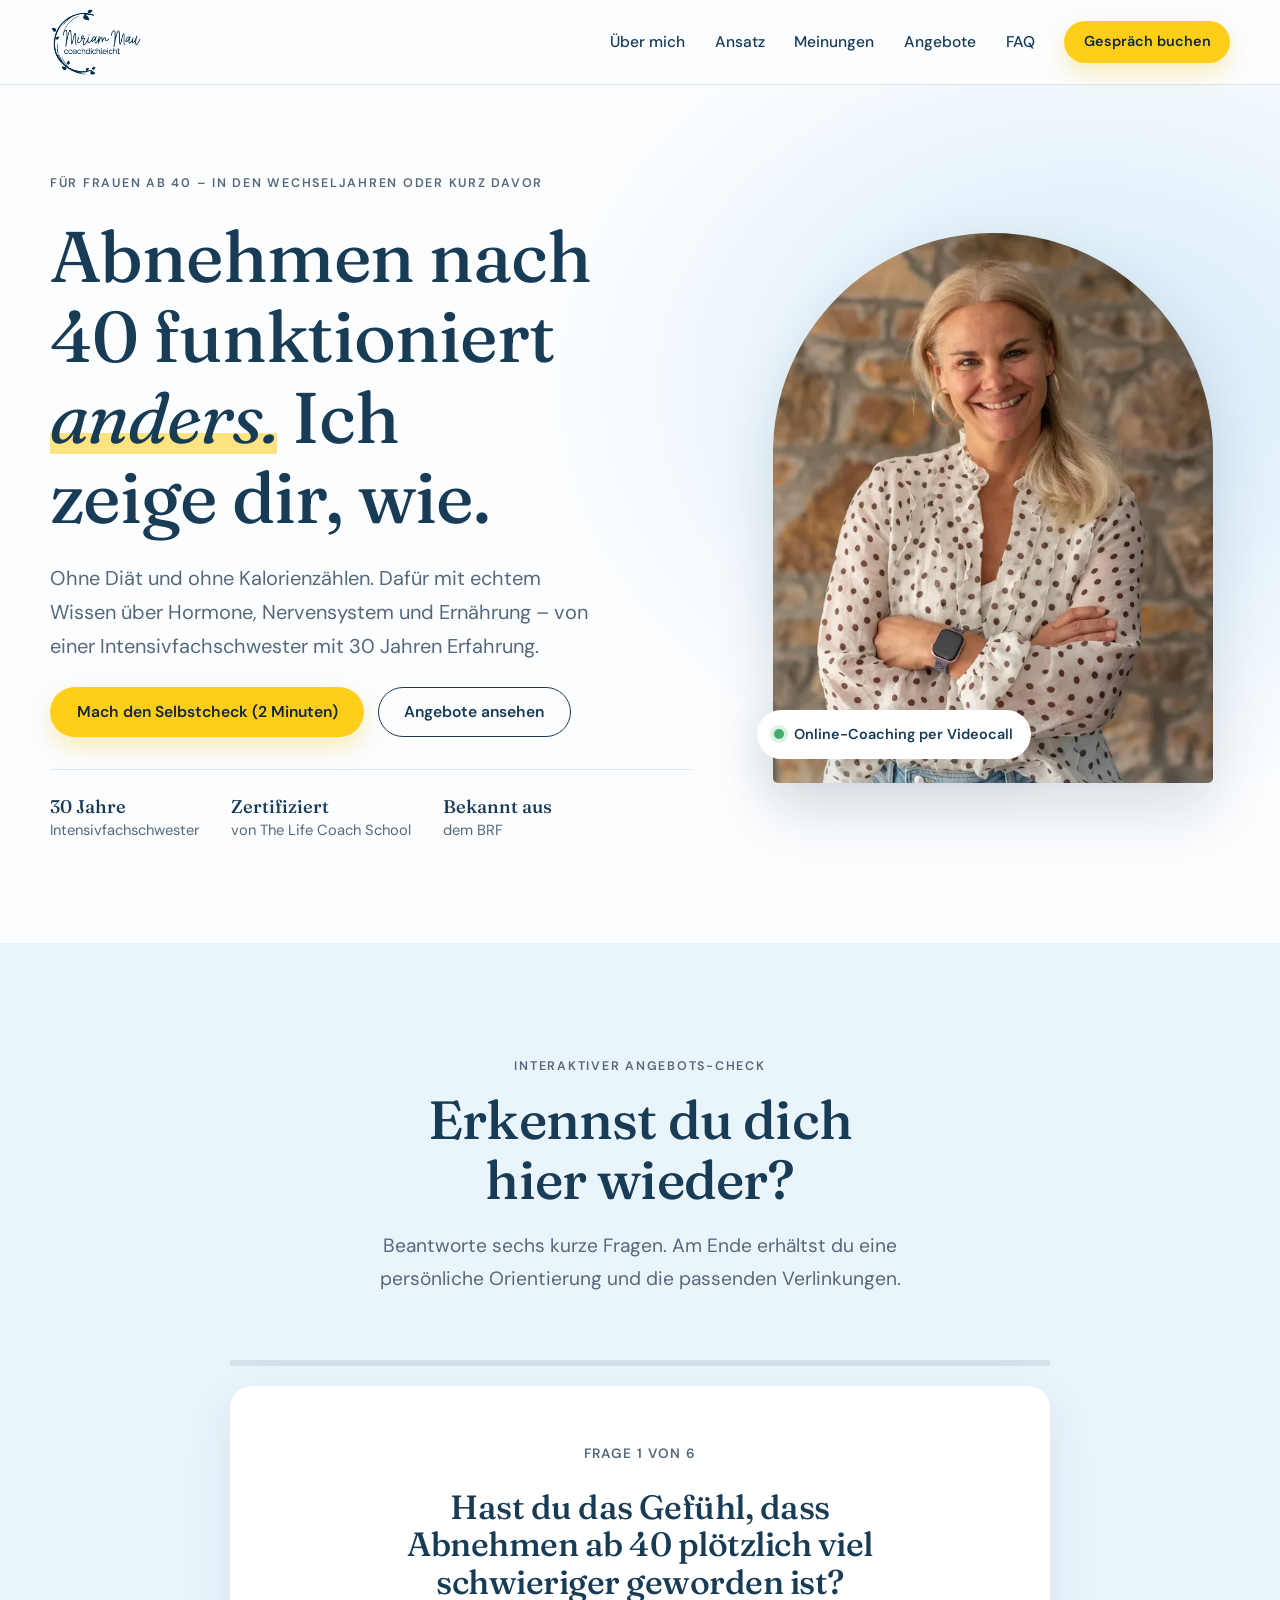
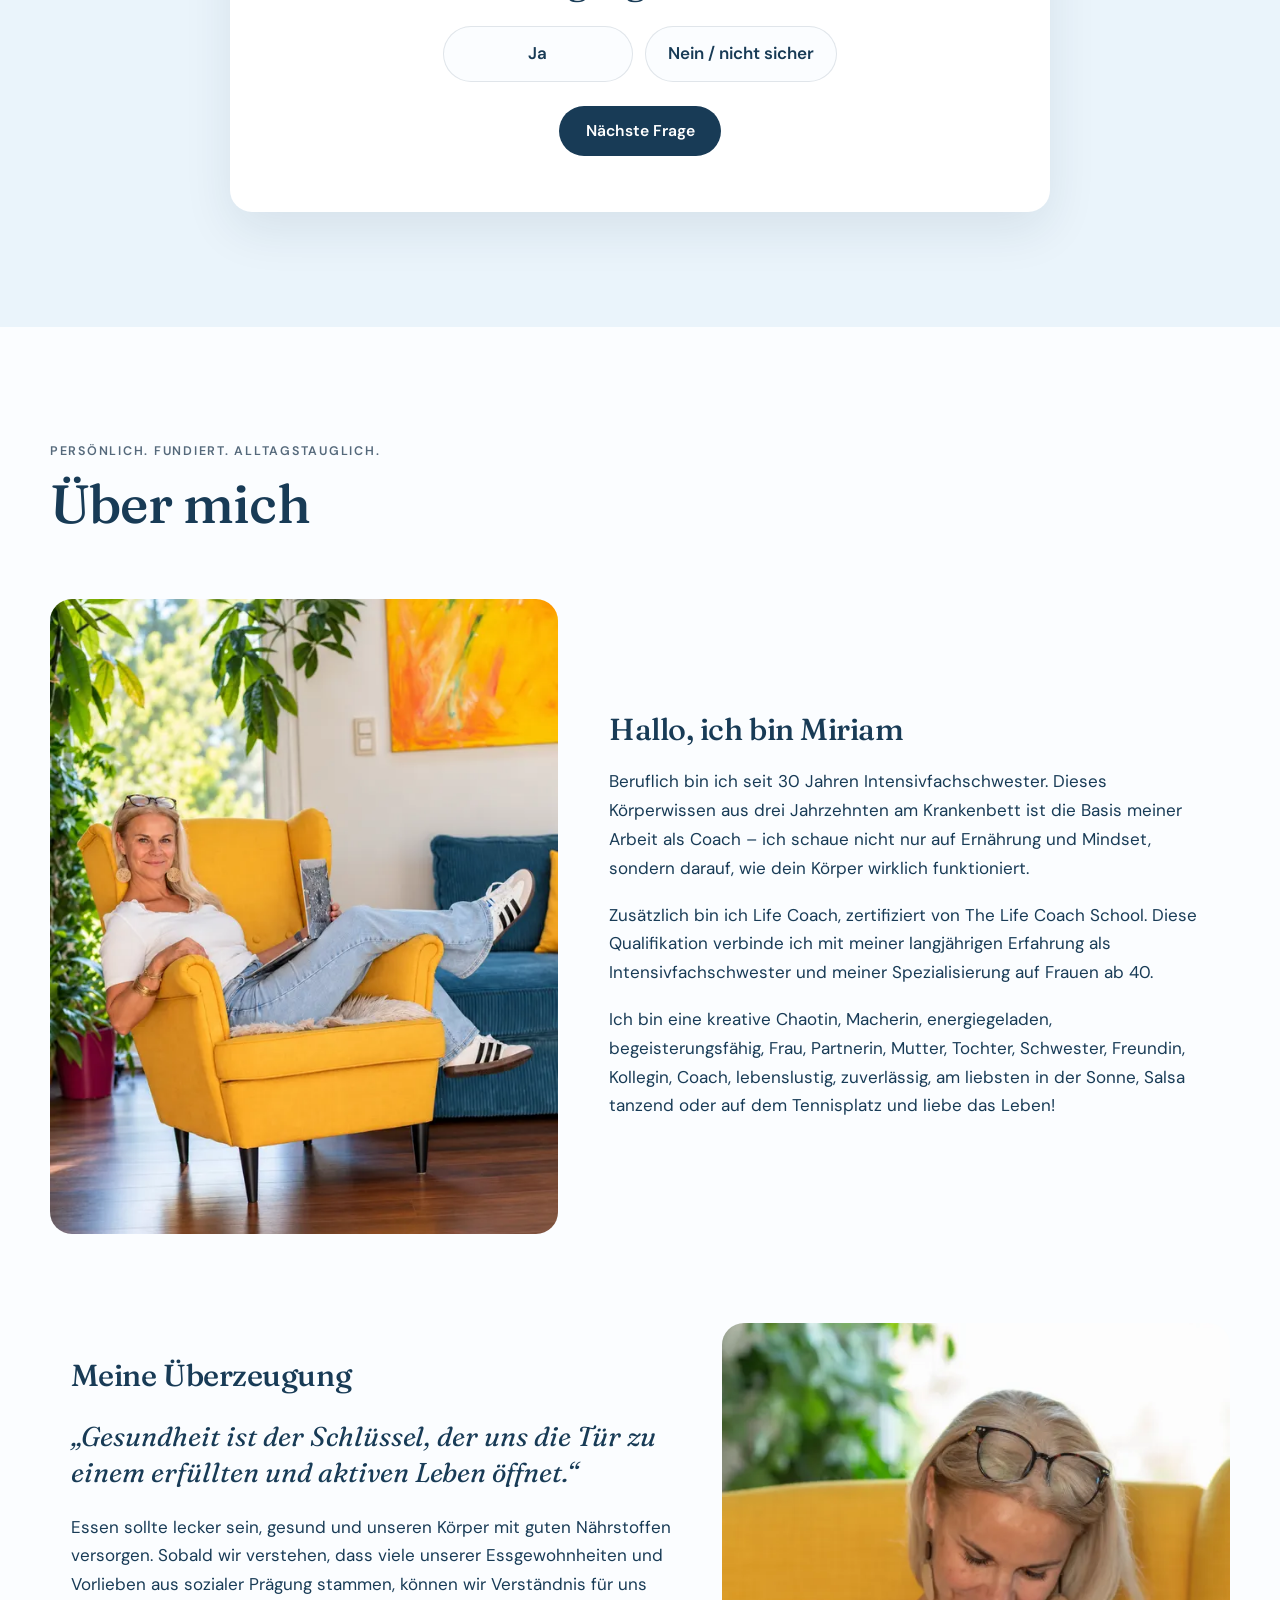
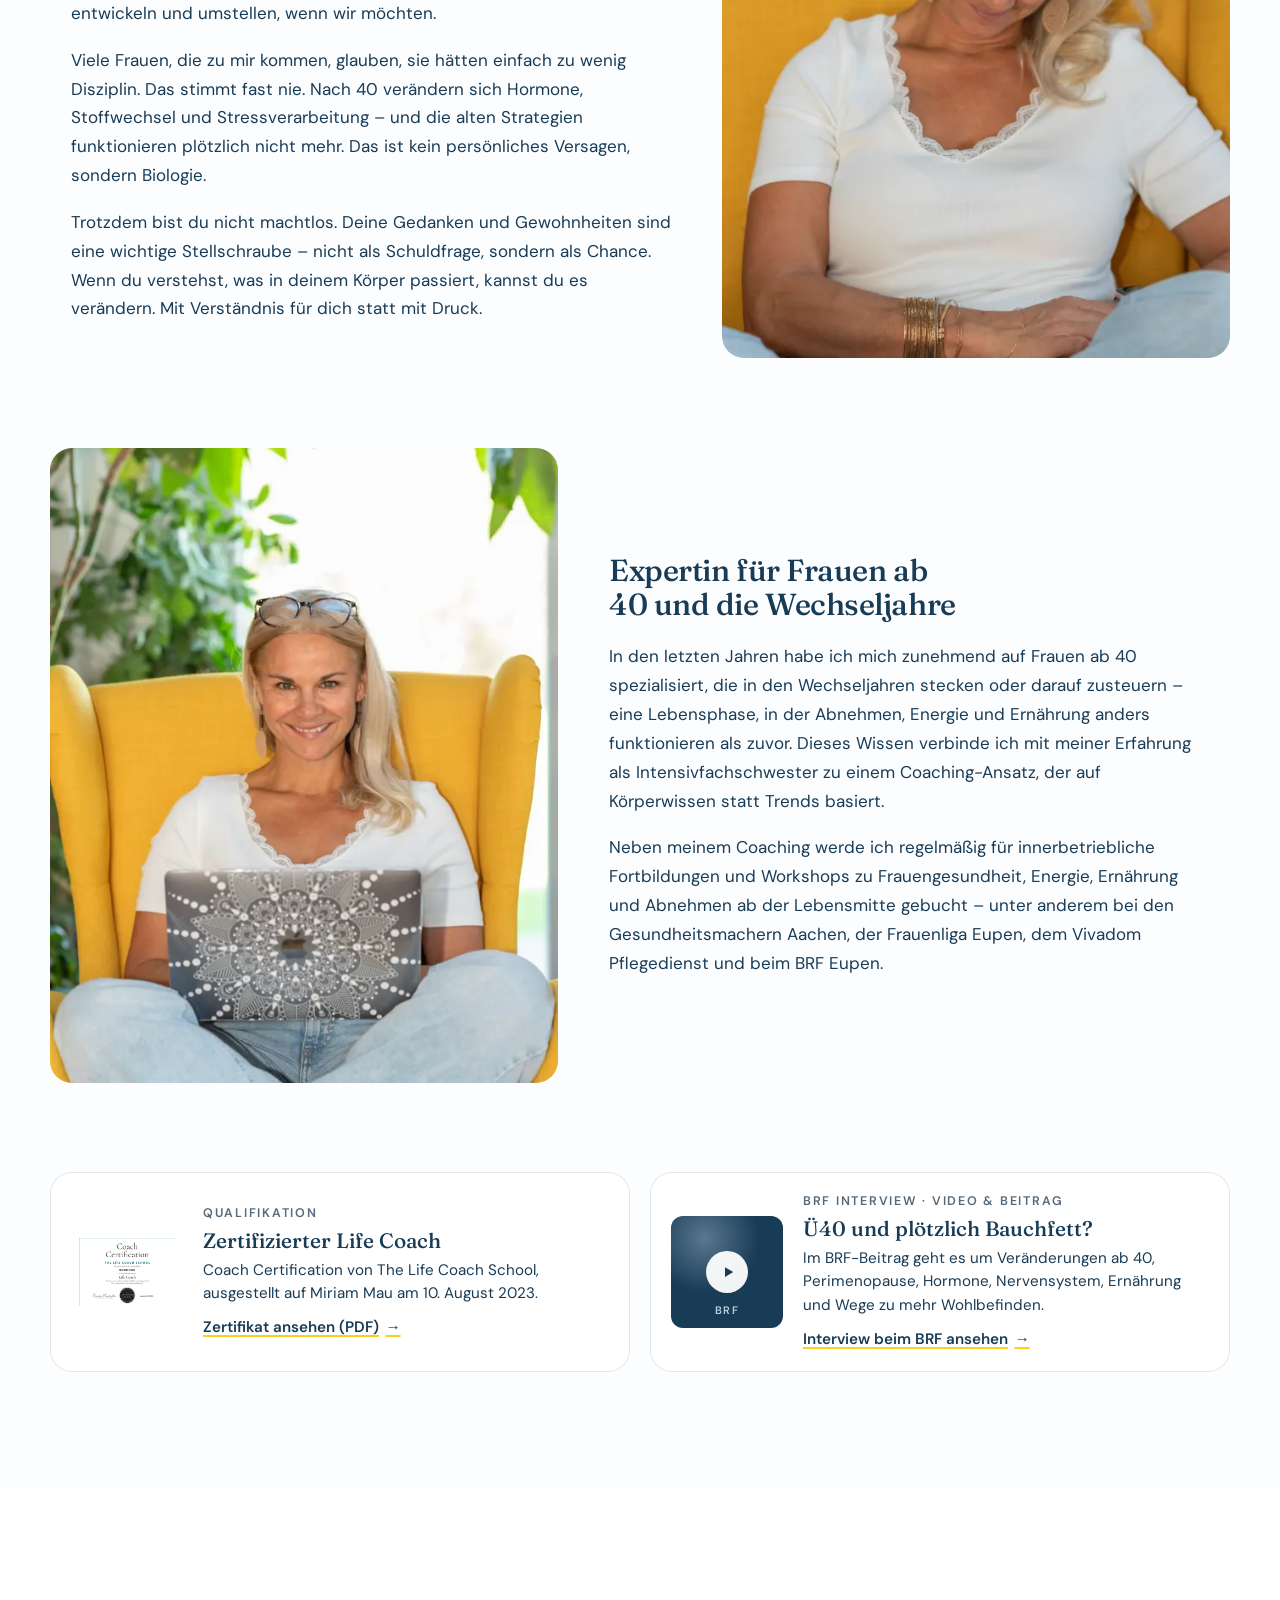
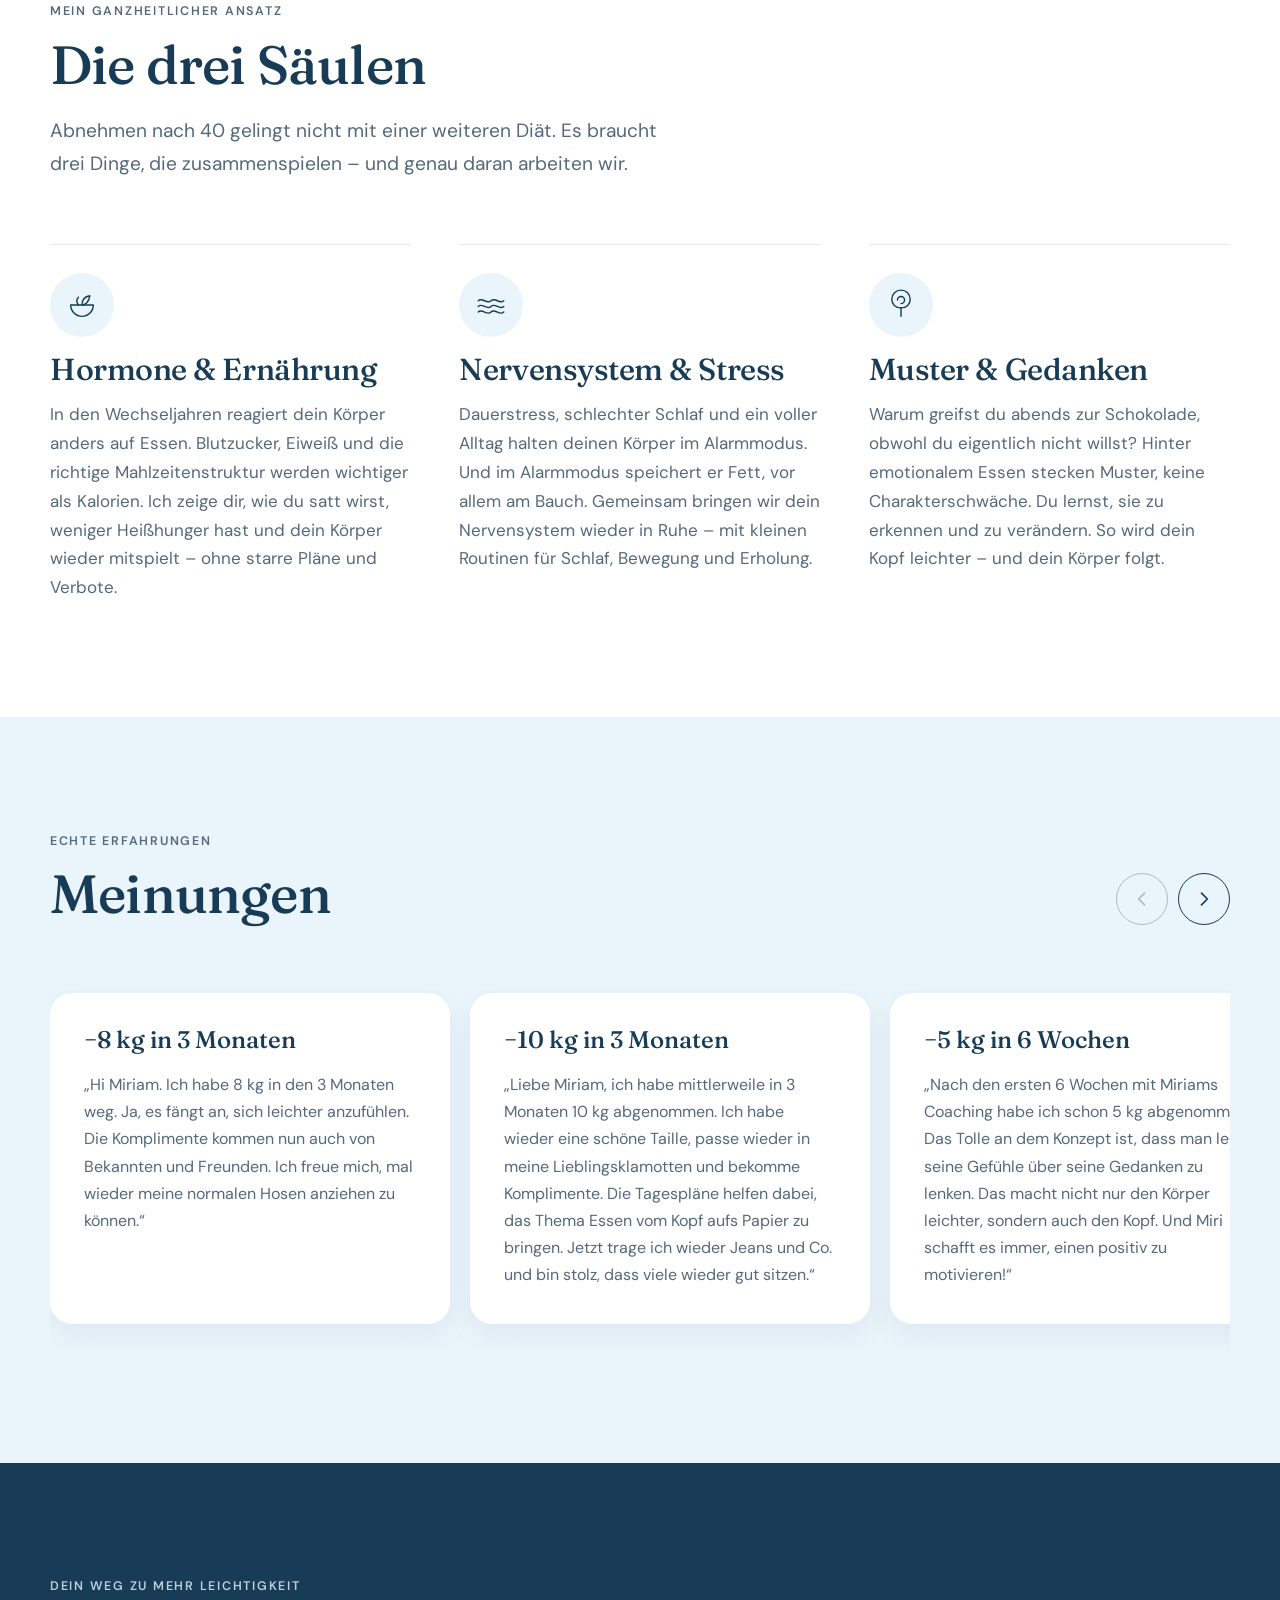
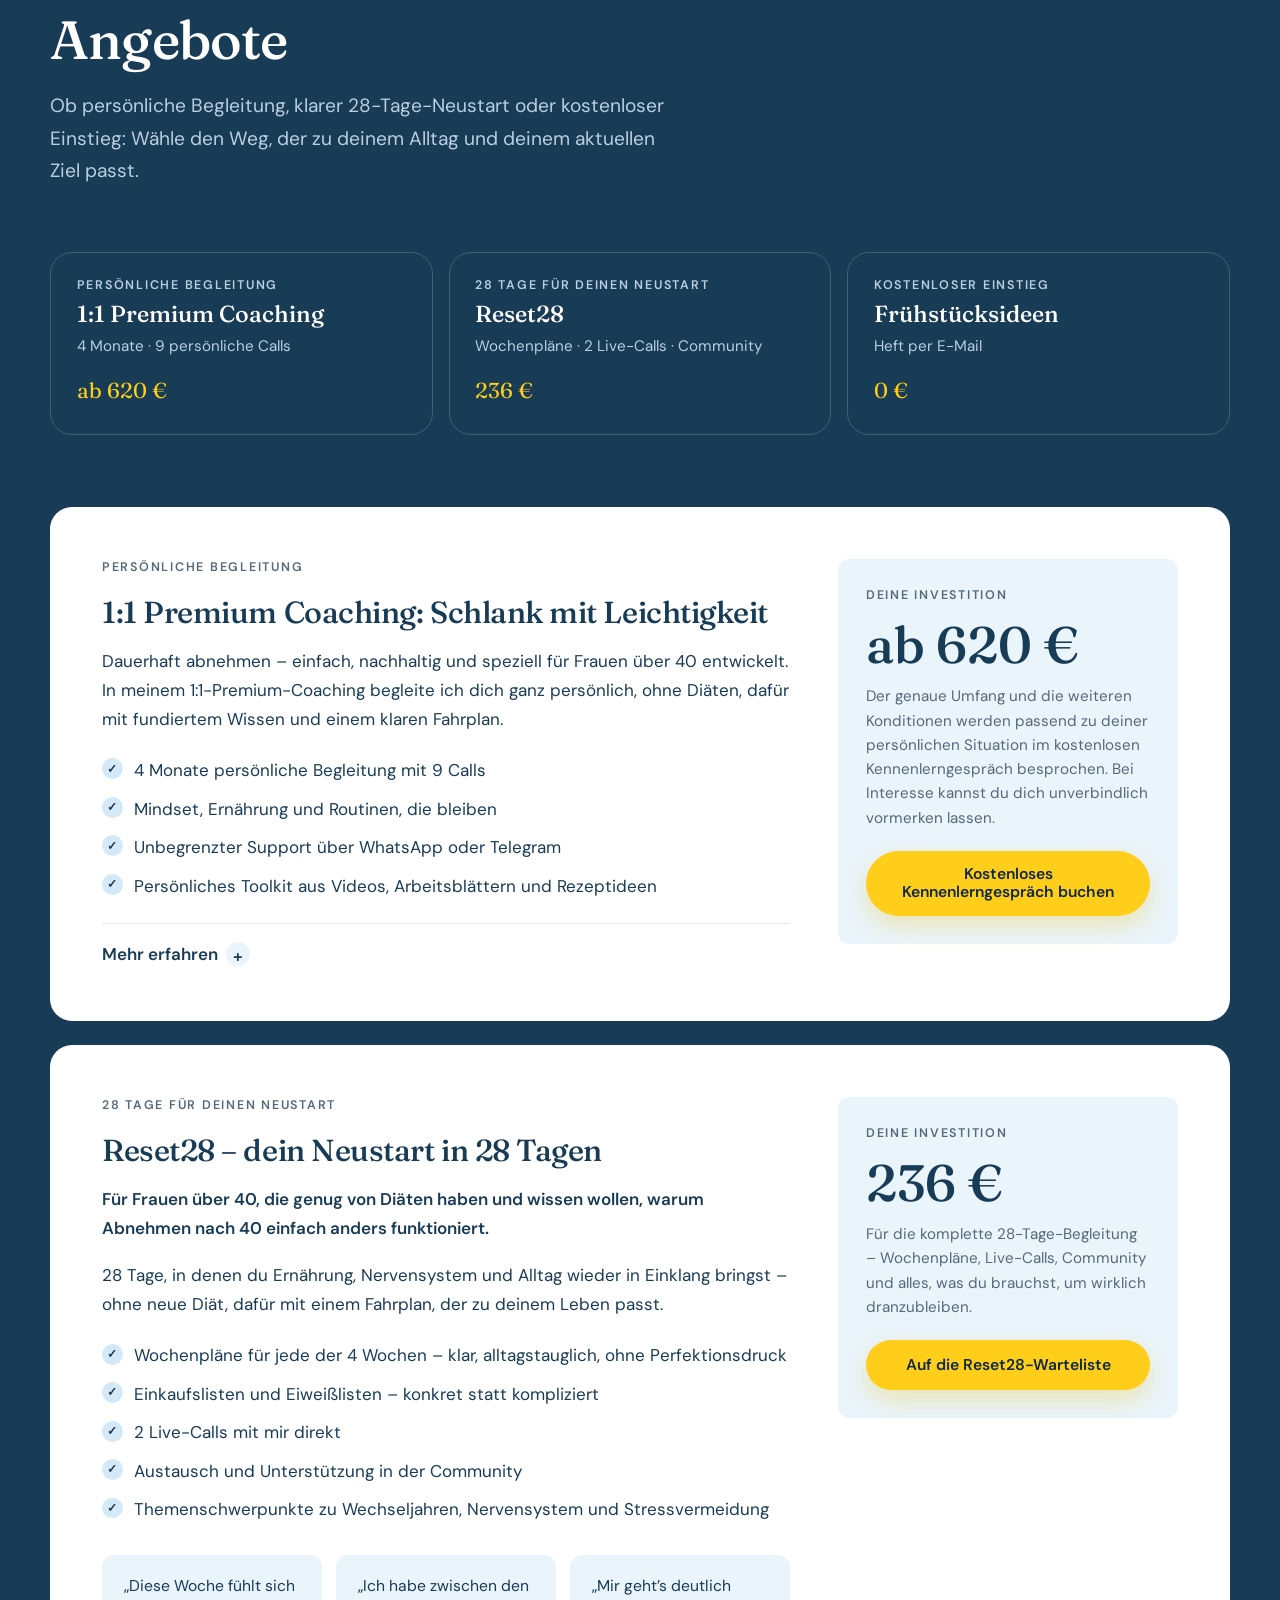
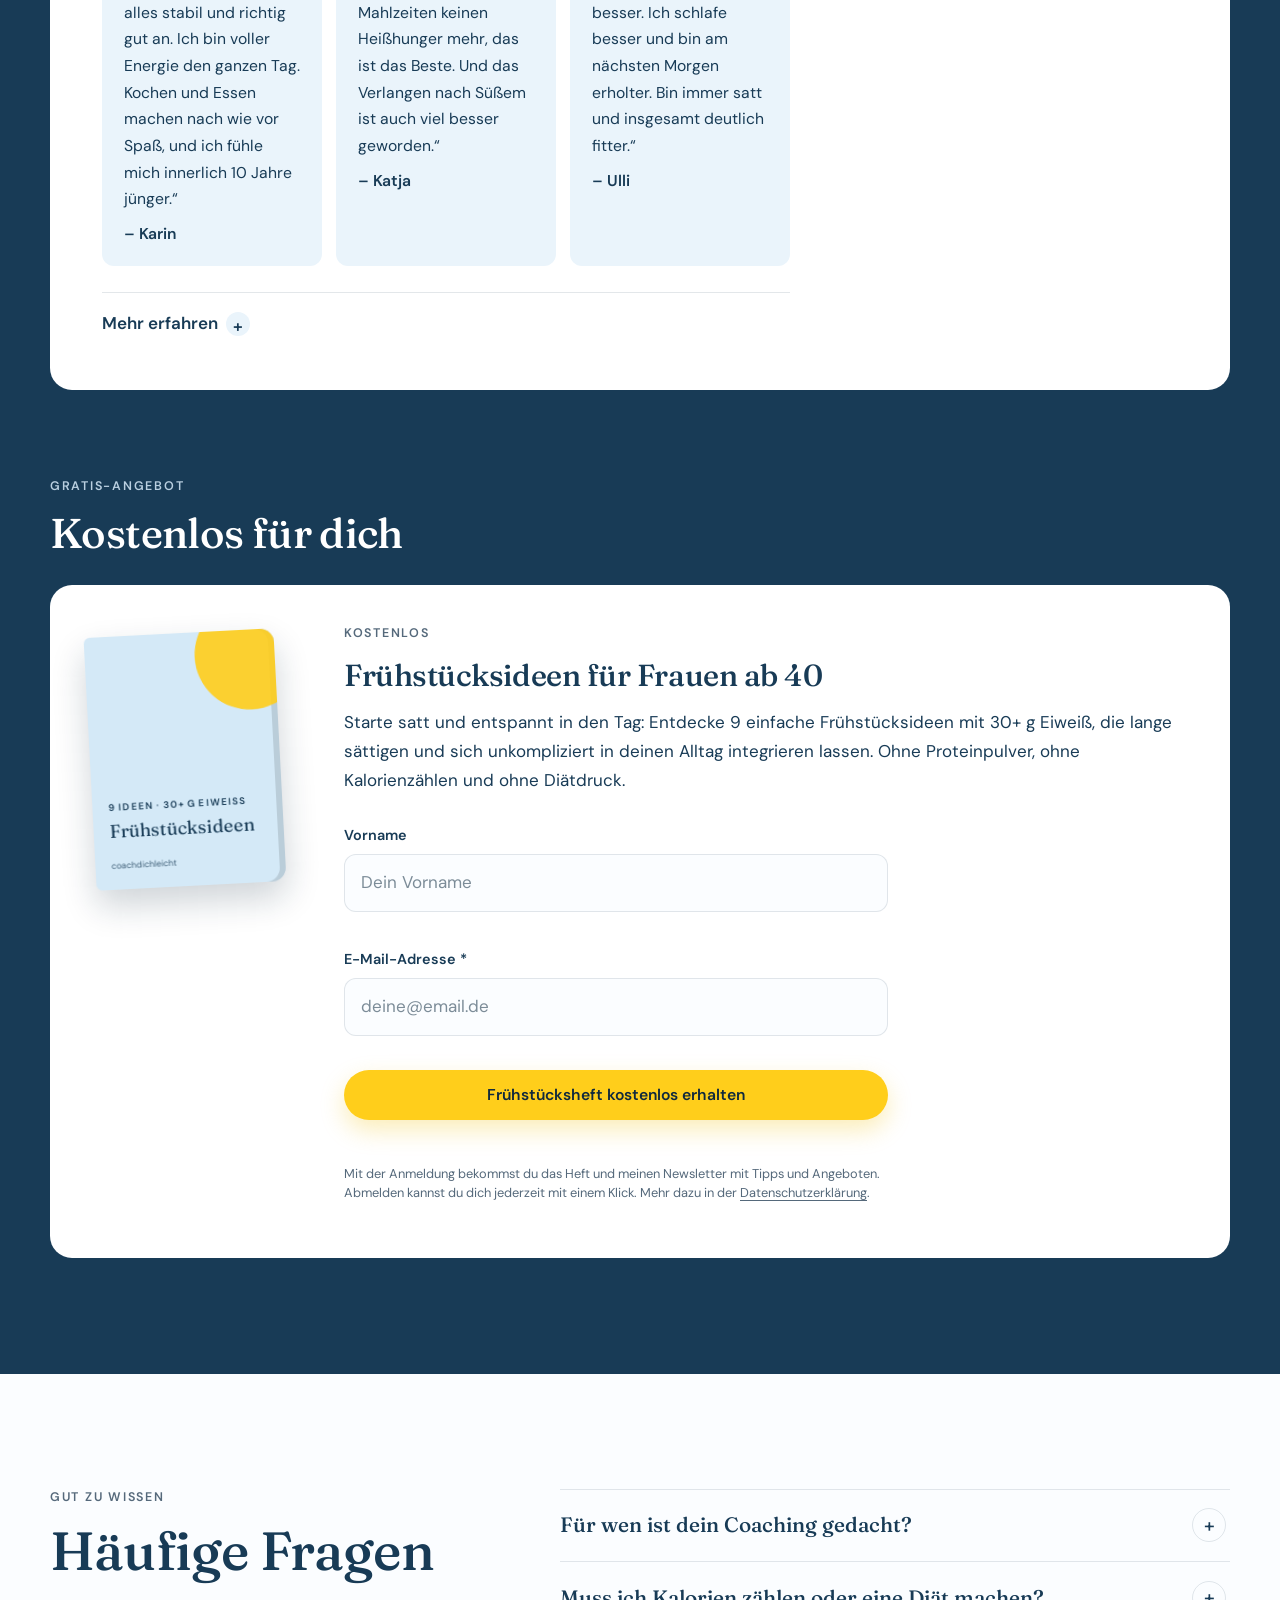
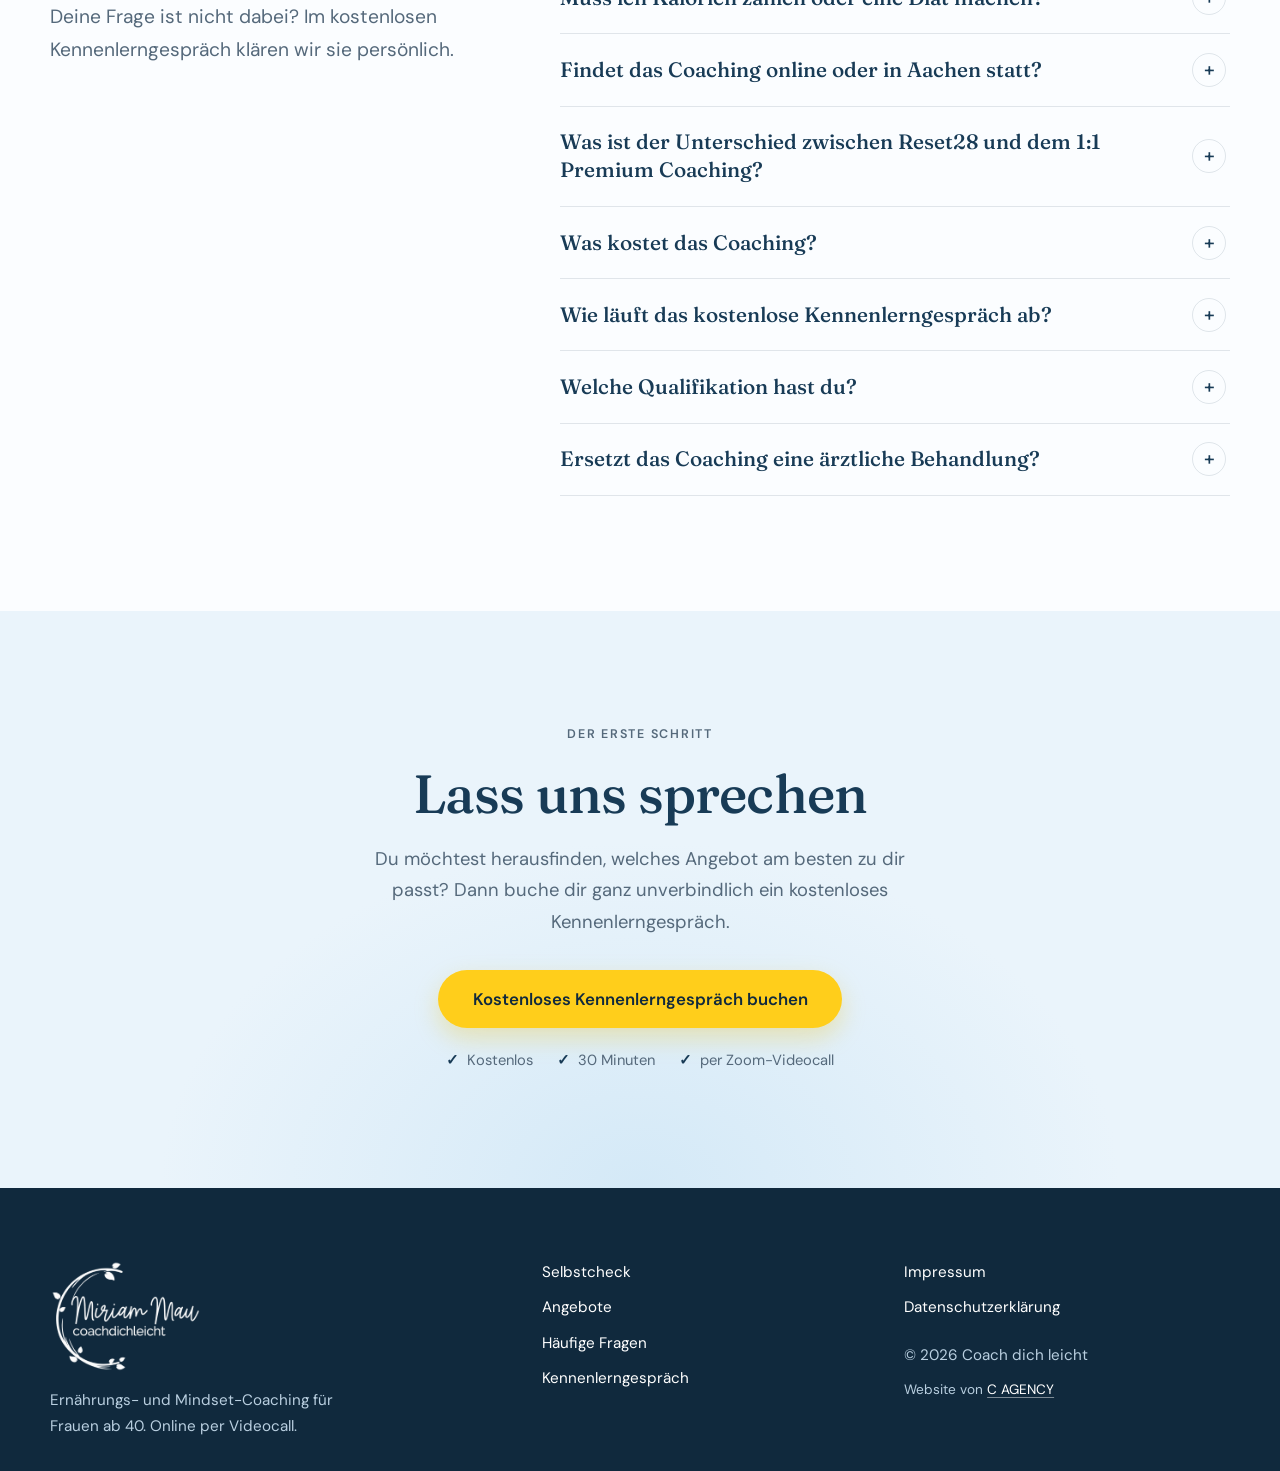
==== commit d5b6f32a: "Korrekturen von Miriam: 30 Jahre, Über mich, nur noch ein Freebie - "fast" bei 30 Jahren Intensivfac" ====
--- a/index.html
+++ b/index.html
@@ -42,7 +42,7 @@
       "@id": "https://coachdichleicht.de/#miriam",
       "name": "Miriam Mau",
       "jobTitle": "Ernährungs- und Mindset-Coach für Frauen ab 40",
-      "description": "Intensivfachschwester mit fast 30 Jahren Erfahrung und zertifizierter Life Coach (The Life Coach School), spezialisiert auf Abnehmen ab 40 und die Wechseljahre.",
+      "description": "Intensivfachschwester mit 30 Jahren Erfahrung und Life Coach, zertifiziert von The Life Coach School, spezialisiert auf Abnehmen ab 40 und die Wechseljahre.",
       "image": "https://coachdichleicht.de/bilder/miri-lachend-935.webp",
       "url": "https://coachdichleicht.de/",
       "worksFor": {
@@ -141,13 +141,6 @@
           },
           {
             "@type": "Offer",
-            "name": "Zuckerdetox-Handbuch",
-            "url": "https://coachdichleicht.de/#zuckerdetox",
-            "price": 0,
-            "priceCurrency": "EUR"
-          },
-          {
-            "@type": "Offer",
             "name": "Frühstücksideen für Frauen ab 40",
             "url": "https://coachdichleicht.de/#fruehstuecksideen",
             "price": 0,
@@ -197,7 +190,7 @@
           "name": "Was kostet das Coaching?",
           "acceptedAnswer": {
             "@type": "Answer",
-            "text": "Reset28 kostet 236 €. Das 1:1 Premium Coaching gibt es ab 620 € – Umfang und Konditionen besprechen wir passend zu deiner Situation im kostenlosen Kennenlerngespräch. Das Zuckerdetox-Handbuch und die Frühstücksideen sind kostenlos."
+            "text": "Reset28 kostet 236 €. Das 1:1 Premium Coaching gibt es ab 620 € – Umfang und Konditionen besprechen wir passend zu deiner Situation im kostenlosen Kennenlerngespräch. Die Frühstücksideen gibt es kostenlos."
           }
         },
         {
@@ -213,7 +206,7 @@
           "name": "Welche Qualifikation hast du?",
           "acceptedAnswer": {
             "@type": "Answer",
-            "text": "Ich bin seit fast 30 Jahren Intensivfachschwester und zertifizierter Life Coach der The Life Coach School. Dieses medizinische Körperwissen verbinde ich mit Coaching zu Ernährung, Nervensystem und Mindset – spezialisiert auf Frauen ab 40."
+            "text": "Ich bin seit 30 Jahren Intensivfachschwester und Life Coach, zertifiziert von The Life Coach School. Dieses medizinische Körperwissen verbinde ich mit Coaching zu Ernährung, Nervensystem und Mindset – spezialisiert auf Frauen ab 40."
           }
         },
         {
@@ -262,7 +255,6 @@
 <ul aria-label="Angebote" class="nav-submenu">
 <li><a href="#premium-coaching">1:1 Premium Coaching</a></li>
 <li><a href="#reset28">Reset28</a></li>
-<li><a href="#zuckerdetox">Zuckerdetox-Handbuch</a></li>
 <li><a href="#fruehstuecksideen">Frühstücksideen</a></li></ul>
 </li>
 <li><a href="#haeufige-fragen">FAQ</a></li>
@@ -277,14 +269,14 @@
 <div class="hero-text">
 <p class="eyebrow">Für Frauen ab 40 – in den Wechseljahren oder kurz davor</p>
 <h1 id="hero-title">Abnehmen nach 40 funktioniert <em>anders.</em> Ich zeige dir, wie.</h1>
-<p class="hero-subline">Ohne Diät und ohne Kalorienzählen. Dafür mit echtem Wissen über Hormone, Nervensystem und Ernährung – von einer Intensivfachschwester mit fast 30 Jahren Erfahrung.</p>
+<p class="hero-subline">Ohne Diät und ohne Kalorienzählen. Dafür mit echtem Wissen über Hormone, Nervensystem und Ernährung – von einer Intensivfachschwester mit 30 Jahren Erfahrung.</p>
 <div class="hero-buttons">
 <a class="button button-primary" href="#selbstcheck">Mach den Selbstcheck (2 Minuten)</a>
 <a class="button button-secondary" href="#angebote">Angebote ansehen</a>
 </div>
 <ul class="hero-facts">
-<li><strong>Fast 30 Jahre</strong> Intensivfachschwester</li>
-<li><strong>Zertifiziert</strong> The Life Coach School</li>
+<li><strong>30 Jahre</strong> Intensivfachschwester</li>
+<li><strong>Zertifiziert</strong> von The Life Coach School</li>
 <li><strong>Bekannt aus</strong> dem BRF</li>
 </ul>
 </div>
@@ -307,9 +299,9 @@
 </figure>
 <div class="story-text fade-up">
 <h3>Hallo, ich bin Miriam</h3>
-<p>Ich bin eine kreative Chaotin, Macherin, energiegeladen, begeisterungsfähig, Frau, Partnerin, Mutter, Tochter, Schwester, Freundin, Kollegin, Coach, lebenslustig, zuverlässig, am liebsten in der Sonne, Salsa tanzend oder auf dem Tennisplatz und liebe das Leben!</p>
-<p>Beruflich bin ich seit fast 30 Jahren Intensivfachschwester. Dieses Körperwissen aus drei Jahrzehnten am Krankenbett ist die Basis meiner Arbeit als Coach – ich schaue nicht nur auf Ernährung und Mindset, sondern darauf, wie dein Körper wirklich funktioniert.</p>
-<p>Zusätzlich bin ich zertifizierter Life Coach der The Life Coach School. Diese Qualifikation verbinde ich mit meiner langjährigen Erfahrung als Intensivfachschwester und meiner Spezialisierung auf Frauen ab 40.</p></div>
+<p>Beruflich bin ich seit 30 Jahren Intensivfachschwester. Dieses Körperwissen aus drei Jahrzehnten am Krankenbett ist die Basis meiner Arbeit als Coach – ich schaue nicht nur auf Ernährung und Mindset, sondern darauf, wie dein Körper wirklich funktioniert.</p>
+<p>Zusätzlich bin ich Life Coach, zertifiziert von The Life Coach School. Diese Qualifikation verbinde ich mit meiner langjährigen Erfahrung als Intensivfachschwester und meiner Spezialisierung auf Frauen ab 40.</p>
+<p>Ich bin eine kreative Chaotin, Macherin, energiegeladen, begeisterungsfähig, Frau, Partnerin, Mutter, Tochter, Schwester, Freundin, Kollegin, Coach, lebenslustig, zuverlässig, am liebsten in der Sonne, Salsa tanzend oder auf dem Tennisplatz und liebe das Leben!</p></div>
 </article>
 <article class="story-row story-row-reverse">
 <figure class="story-media slide-right">
@@ -339,7 +331,7 @@
 <span class="credential-copy">
 <span class="label">Qualifikation</span>
 <strong class="credential-title" id="certificate-title">Zertifizierter Life Coach</strong>
-<span>Coach Certification der The Life Coach School, ausgestellt auf Miriam Mau am 10. August 2023.</span>
+<span>Coach Certification von The Life Coach School, ausgestellt auf Miriam Mau am 10. August 2023.</span>
 <span class="text-link">Zertifikat ansehen (PDF)</span>
 </span>
 </a>
@@ -404,7 +396,7 @@
 <nav aria-label="Angebote im Überblick" class="offer-overview fade-up">
 <a class="overview-tile" href="#premium-coaching"><span class="label">Persönliche Begleitung</span><strong>1:1 Premium Coaching</strong><span class="overview-meta">4 Monate · 9 persönliche Calls</span><span class="overview-price">ab 620 €</span></a>
 <a class="overview-tile" href="#reset28"><span class="label">28 Tage für deinen Neustart</span><strong>Reset28</strong><span class="overview-meta">Wochenpläne · 2 Live-Calls · Community</span><span class="overview-price">236 €</span></a>
-<a class="overview-tile" href="#zuckerdetox"><span class="label">Kostenloser Einstieg</span><strong>Zuckerdetox &amp; Frühstücksideen</strong><span class="overview-meta">Zwei Hefte per E-Mail</span><span class="overview-price">0 €</span></a>
+<a class="overview-tile" href="#fruehstuecksideen"><span class="label">Kostenloser Einstieg</span><strong>Frühstücksideen</strong><span class="overview-meta">Heft per E-Mail</span><span class="overview-price">0 €</span></a>
 </nav>
 <article class="offer-card fade-up" id="premium-coaching">
 <div class="offer-main">
@@ -452,7 +444,7 @@
 <summary>Mehr erfahren</summary>
 <p>Du hast schon vieles ausprobiert. Diäten, Kalorienzählen, Disziplin. Eine Zeit lang klappt es – und dann schleicht sich alles zurück. Heißhunger, Bauchfett, Erschöpfung, das Gefühl, gegen den eigenen Körper zu kämpfen. Du bist nicht das Problem. Dein Nervensystem und deine Hormone nach 40 spielen einfach nach anderen Regeln – und genau da setzt Reset28 an.</p>
 <h4>Warum mit mir</h4>
-<p>Neben meiner Arbeit als Coach bin ich bis heute als Intensivfachschwester tätig – seit fast 30 Jahren. Ich kenne den menschlichen Körper nicht aus dem Lehrbuch, sondern aus drei Jahrzehnten Praxis am Bett. Dieses Körperwissen verbinde ich mit fundiertem Coaching – damit du nicht irgendeinen Ratschlag bekommst, sondern einen, der medizinisch Hand und Fuß hat.</p>
+<p>Neben meiner Arbeit als Coach bin ich bis heute als Intensivfachschwester tätig – seit 30 Jahren. Ich kenne den menschlichen Körper nicht aus dem Lehrbuch, sondern aus drei Jahrzehnten Praxis am Bett. Dieses Körperwissen verbinde ich mit fundiertem Coaching – damit du nicht irgendeinen Ratschlag bekommst, sondern einen, der medizinisch Hand und Fuß hat.</p>
 </details>
 </div>
 <aside class="offer-aside">
@@ -464,39 +456,10 @@
 </article>
 <section aria-labelledby="freebies-title" class="freebies-block">
 <header class="freebies-heading fade-up">
-<p class="eyebrow">Gratis-Angebote</p>
+<p class="eyebrow">Gratis-Angebot</p>
 <h3 id="freebies-title">Kostenlos für dich</h3>
 </header>
-<div class="freebies-grid"><article class="freebie-card fade-up" id="zuckerdetox">
-<div aria-hidden="true" class="freebie-cover cover-navy"><span class="freebie-cover-kicker">Handbuch</span><span class="freebie-cover-title">Zuckerdetox</span><span class="freebie-cover-brand">coachdichleicht</span></div>
-<p class="label">Kostenlos</p>
-<h3>Sichere dir dein kostenloses Zuckerdetox-Handbuch</h3>
-<p>Kämpfst du oft mit deinem Verlangen nach Zucker und dem immer wiederkehrenden Heißhunger?<br/>Sagst du auch manchmal „Ja“ zu Süßem, obwohl du genau weißt, dass es dir nicht gut tut?</p>
-<p>Mein <strong>kostenloses Zuckerdetox-Handbuch</strong> bietet dir eine einfache Starthilfe auf deinem Weg zu einem gesünderen Lebensstil: prall gefüllt mit Einkaufslisten, leckeren, zuckerfreien Rezepten und motivierenden Tipps für mehr Energie und Balance.</p>
-<p>Hol dir jetzt dein Handbuch und beginne deine Reise zu einem bewussteren, vitalen Leben – klick auf den Button und leg los!</p>
-<div class="custom-freebie-form-shell">
-<form action="https://assets.mailerlite.com/jsonp/794174/forms/138805884955395396/subscribe" class="custom-freebie-form" data-mailerlite-custom-form="" data-success-message="Danke! Bitte prüfe jetzt dein E-Mail-Postfach und bestätige deine Anmeldung." id="zuckerdetox-mailerlite-form" method="post" novalidate="">
-<div class="custom-form-field">
-<label for="detox-name">Vorname</label>
-<input autocomplete="given-name" id="detox-name" name="fields[name]" placeholder="Dein Vorname" type="text"/>
-<span aria-live="polite" class="custom-field-error"></span>
-</div>
-<div class="custom-form-field">
-<label for="detox-email">E-Mail-Adresse *</label>
-<input autocomplete="email" id="detox-email" name="fields[email]" placeholder="deine@email.de" required="" type="email"/>
-<span aria-live="polite" class="custom-field-error"></span>
-</div>
-<input name="ml-submit" type="hidden" value="1"/>
-<input name="anticsrf" type="hidden" value="true"/>
-<button class="button button-primary custom-freebie-submit" type="submit">
-<span class="custom-submit-label">Zuckerdetox-Handbuch kostenlos erhalten</span>
-<span aria-hidden="true" class="custom-submit-loader"></span>
-</button>
-<p aria-live="polite" class="custom-form-status" role="status"></p>
-</form>
-<p class="freebie-privacy-note">Mit der Anmeldung bekommst du das Heft und meinen Newsletter mit Tipps und Angeboten. Abmelden kannst du dich jederzeit mit einem Klick. Mehr dazu in der <a href="datenschutz.html">Datenschutzerklärung</a>.</p>
-</div>
-</article><article class="freebie-card fade-up" id="fruehstuecksideen">
+<div class="freebies-grid"><article class="freebie-card fade-up" id="fruehstuecksideen">
 <div aria-hidden="true" class="freebie-cover cover-sky"><span class="freebie-cover-kicker">9 Ideen · 30+ g Eiweiß</span><span class="freebie-cover-title">Frühstücks&shy;ideen</span><span class="freebie-cover-brand">coachdichleicht</span></div>
 <p class="label">Kostenlos</p>
 <h3>Frühstücksideen für Frauen ab 40</h3>
@@ -539,9 +502,9 @@
 <details class="faq-item"><summary>Muss ich Kalorien zählen oder eine Diät machen?</summary><p>Nein. Wir arbeiten ohne Diät, ohne Verbote und ohne Kalorienzählen. Stattdessen lernst du, wie Hormone, Blutzucker, Nervensystem und Gewohnheiten zusammenspielen – und wie du satt wirst und Heißhunger in den Griff bekommst.</p></details>
 <details class="faq-item"><summary>Findet das Coaching online oder in Aachen statt?</summary><p>Das Coaching findet komplett online per Videocall statt – ganz bequem von zu Hause, egal wo du wohnst. Termine vor Ort gibt es nicht.</p></details>
 <details class="faq-item"><summary>Was ist der Unterschied zwischen Reset28 und dem 1:1 Premium Coaching?</summary><p>Reset28 ist ein 28-Tage-Programm mit Wochenplänen, Einkaufs- und Eiweißlisten, 2 Live-Calls und Austausch in der Community. Das 1:1 Premium Coaching „Schlank mit Leichtigkeit“ ist eine persönliche Begleitung über 4 Monate mit 9 persönlichen Calls, unbegrenztem Support per WhatsApp oder Telegram und einem persönlichen Toolkit.</p></details>
-<details class="faq-item"><summary>Was kostet das Coaching?</summary><p>Reset28 kostet 236 €. Das 1:1 Premium Coaching gibt es ab 620 € – Umfang und Konditionen besprechen wir passend zu deiner Situation im kostenlosen Kennenlerngespräch. Das Zuckerdetox-Handbuch und die Frühstücksideen sind kostenlos.</p></details>
+<details class="faq-item"><summary>Was kostet das Coaching?</summary><p>Reset28 kostet 236 €. Das 1:1 Premium Coaching gibt es ab 620 € – Umfang und Konditionen besprechen wir passend zu deiner Situation im kostenlosen Kennenlerngespräch. Die Frühstücksideen gibt es kostenlos.</p></details>
 <details class="faq-item"><summary>Wie läuft das kostenlose Kennenlerngespräch ab?</summary><p>Du buchst dir über Calendly einen kostenlosen Termin von 30 Minuten, das Gespräch findet per Zoom-Videocall statt. Wir schauen gemeinsam, wo du gerade stehst, was dich beschäftigt und welches Angebot zu dir passt – ganz unverbindlich.</p></details>
-<details class="faq-item"><summary>Welche Qualifikation hast du?</summary><p>Ich bin seit fast 30 Jahren Intensivfachschwester und zertifizierter Life Coach der The Life Coach School. Dieses medizinische Körperwissen verbinde ich mit Coaching zu Ernährung, Nervensystem und Mindset – spezialisiert auf Frauen ab 40.</p></details>
+<details class="faq-item"><summary>Welche Qualifikation hast du?</summary><p>Ich bin seit 30 Jahren Intensivfachschwester und Life Coach, zertifiziert von The Life Coach School. Dieses medizinische Körperwissen verbinde ich mit Coaching zu Ernährung, Nervensystem und Mindset – spezialisiert auf Frauen ab 40.</p></details>
 <details class="faq-item"><summary>Ersetzt das Coaching eine ärztliche Behandlung?</summary><p>Nein. Das Coaching ersetzt keine ärztliche Diagnose oder Behandlung. Wenn du gesundheitliche Beschwerden hast oder Medikamente nimmst, sprich Veränderungen bitte mit deiner Ärztin oder deinem Arzt ab.</p></details>
 </div>
 </div>
@@ -549,7 +512,7 @@
 <section aria-labelledby="contact-title" class="section contact-section" id="kontakt">
 <div class="page-container contact-inner fade-up">
 <p class="eyebrow">Der erste Schritt</p>
-<h2 id="contact-title">Lass uns kennenlernen</h2>
+<h2 id="contact-title">Lass uns sprechen</h2>
 <p>Du möchtest herausfinden, welches Angebot am besten zu dir passt? Dann buche dir ganz unverbindlich ein kostenloses Kennenlerngespräch.</p>
 <a class="button button-primary button-large" href="https://calendly.com/coachdichleicht/30min" rel="noopener noreferrer" target="_blank">Kostenloses Kennenlerngespräch buchen</a>
 <ul class="contact-facts"><li>Kostenlos</li><li>30 Minuten</li><li>per Zoom-Videocall</li></ul>
--- a/style.css
+++ b/style.css
@@ -1754,8 +1754,28 @@
     grid-template-columns: repeat(3, minmax(0, 1fr));
   }
 
-  .freebies-grid {
-    grid-template-columns: repeat(2, minmax(0, 1fr));
+  /* Ein Gratis-Angebot: Karte quer – Heft links, Text und Formular rechts */
+  .freebie-card {
+    display: grid;
+    grid-template-columns: auto minmax(0, 1fr);
+    column-gap: clamp(2rem, 5vw, 4rem);
+    row-gap: 1rem;
+    align-content: start;
+  }
+
+  .freebie-card > * {
+    grid-column: 2;
+  }
+
+  .freebie-card > .freebie-cover {
+    grid-column: 1;
+    grid-row: 1 / span 5;
+    width: 190px;
+    margin: 0.5rem 0 0;
+  }
+
+  .freebie-card .custom-freebie-form-shell {
+    max-width: 34rem;
   }
 
   .reset-quotes {
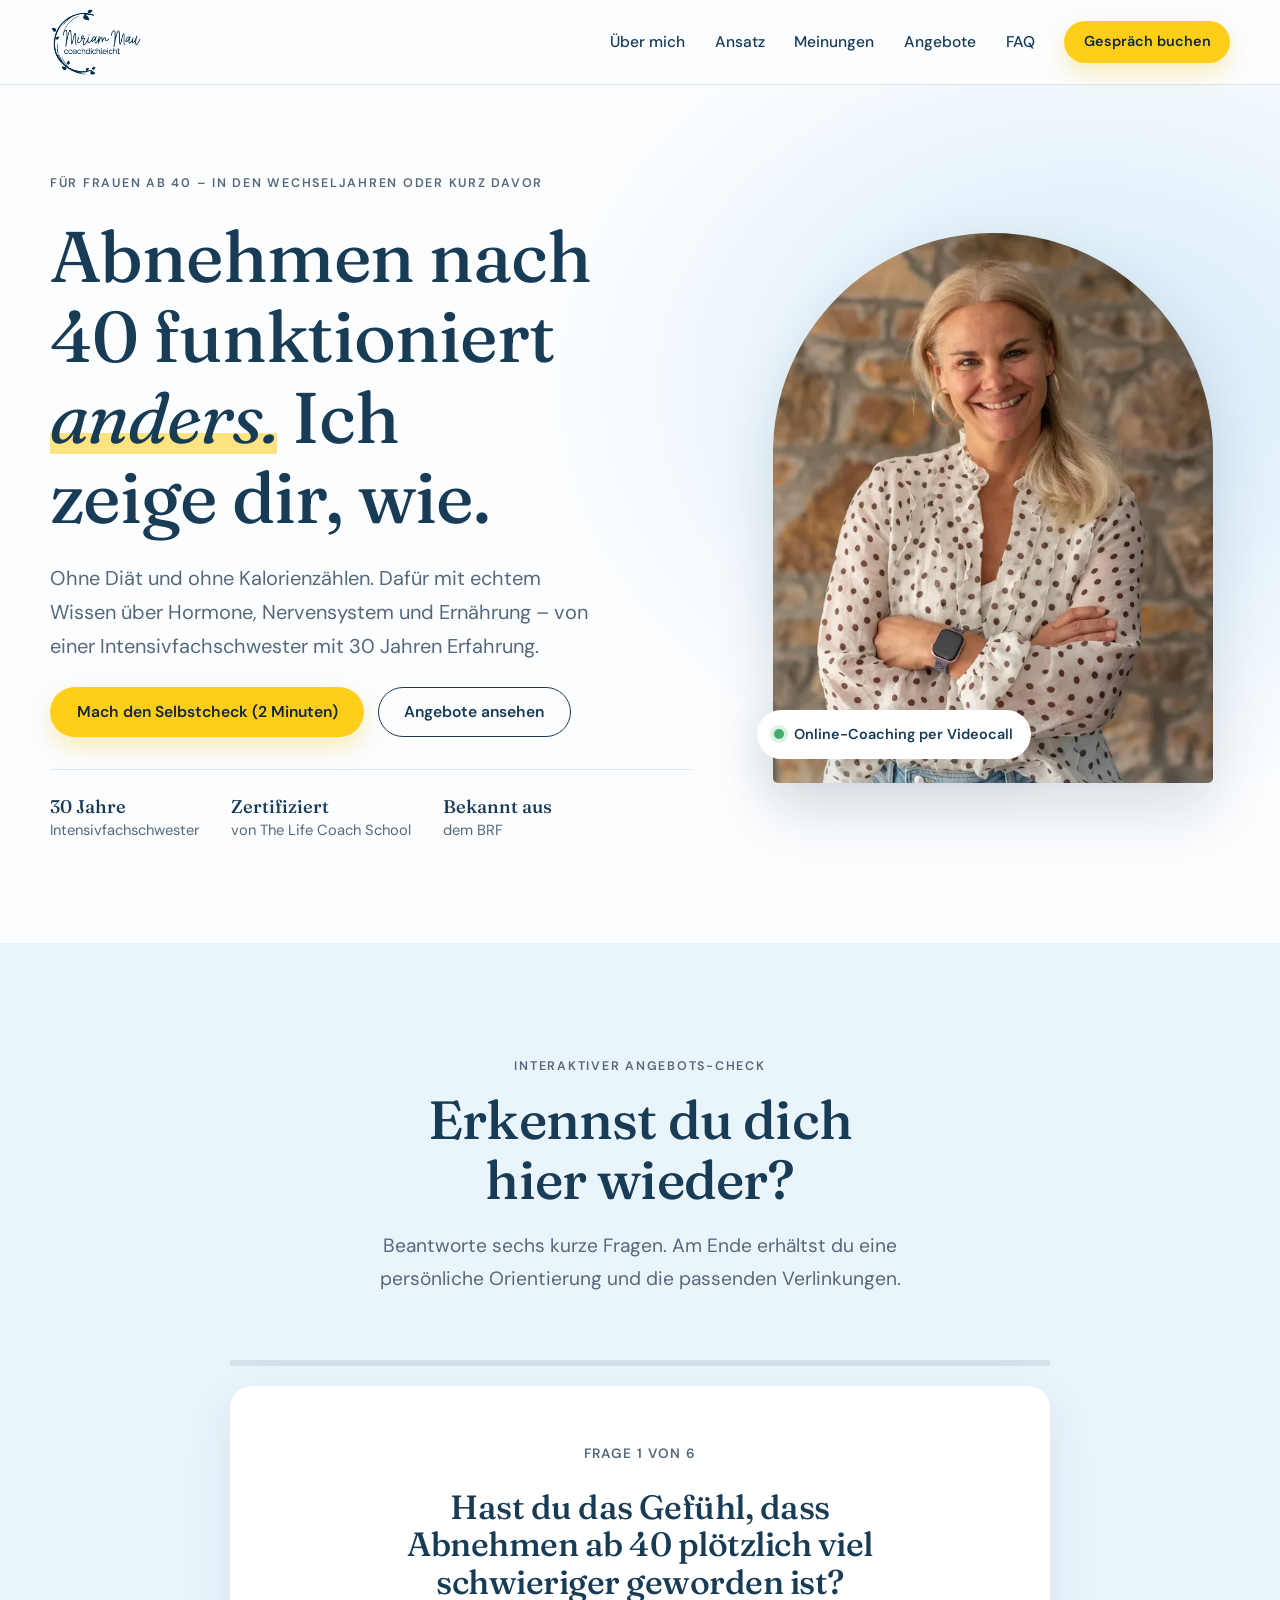
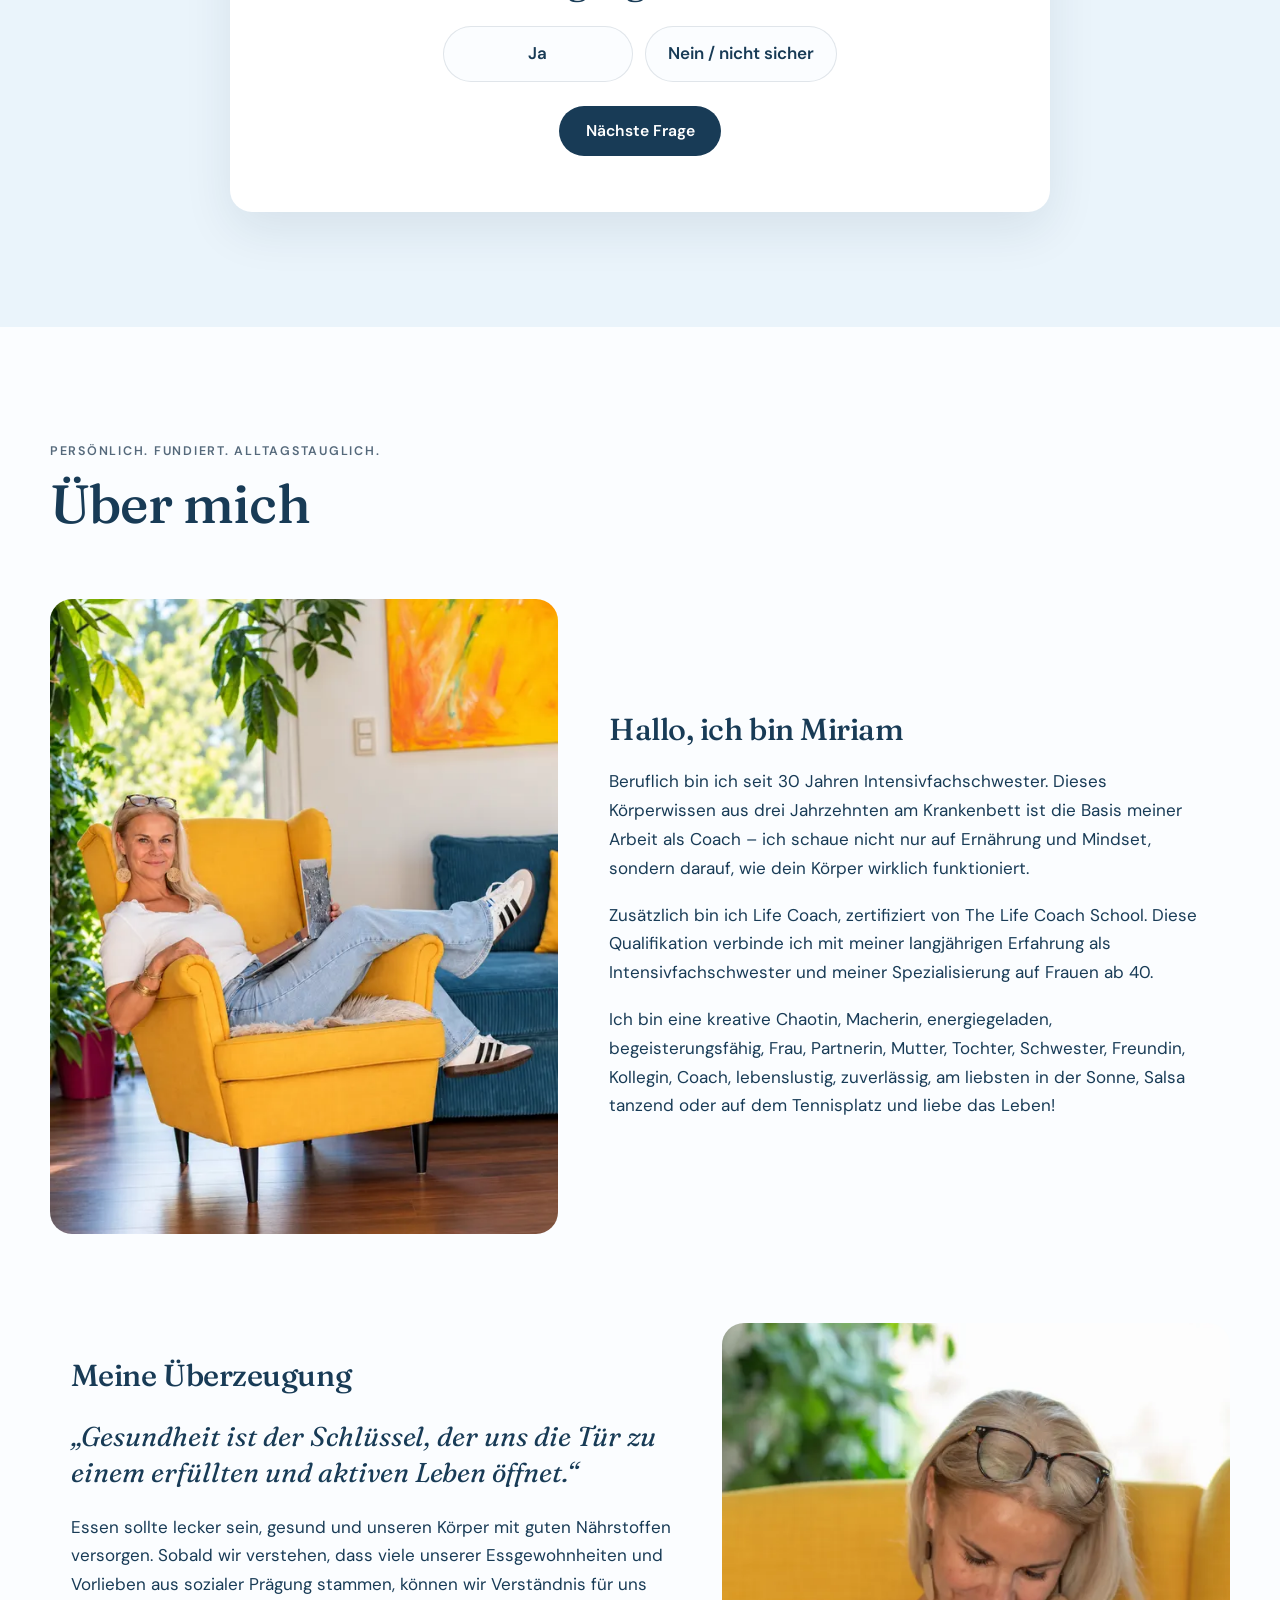
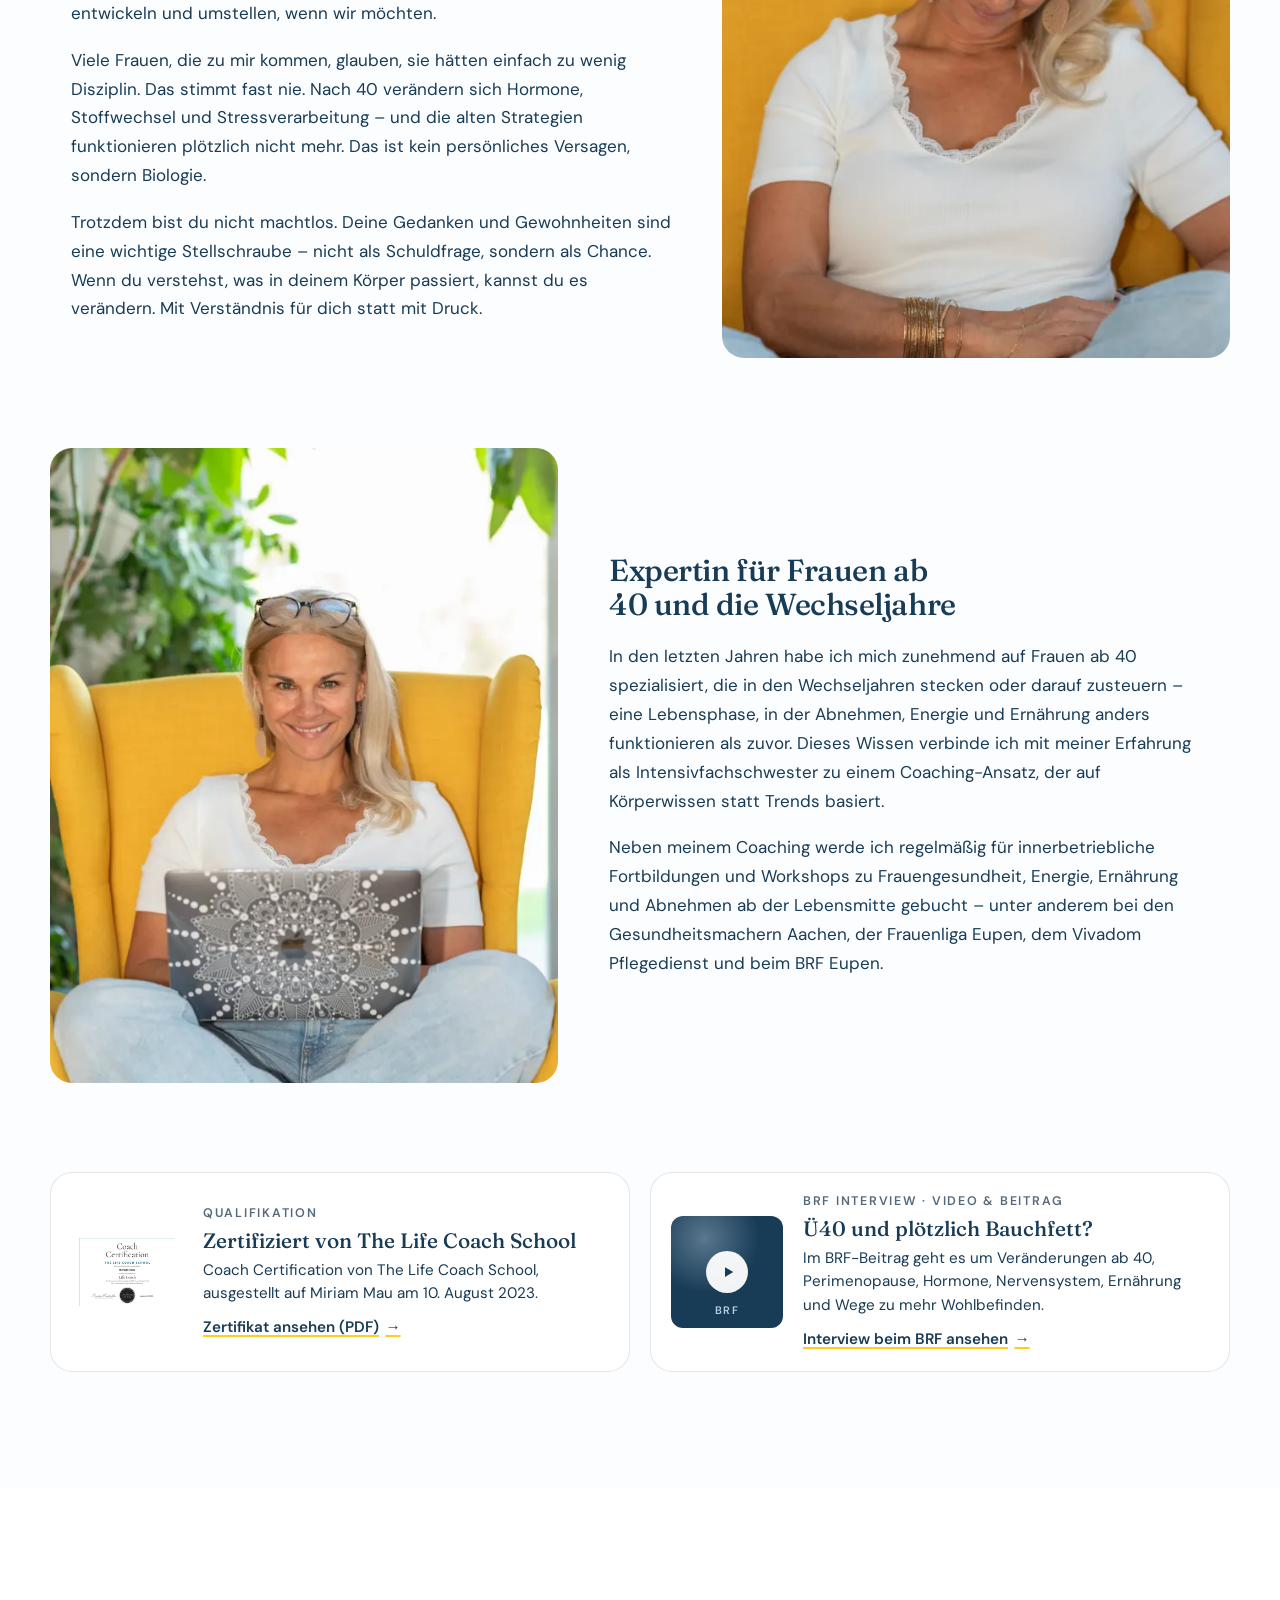
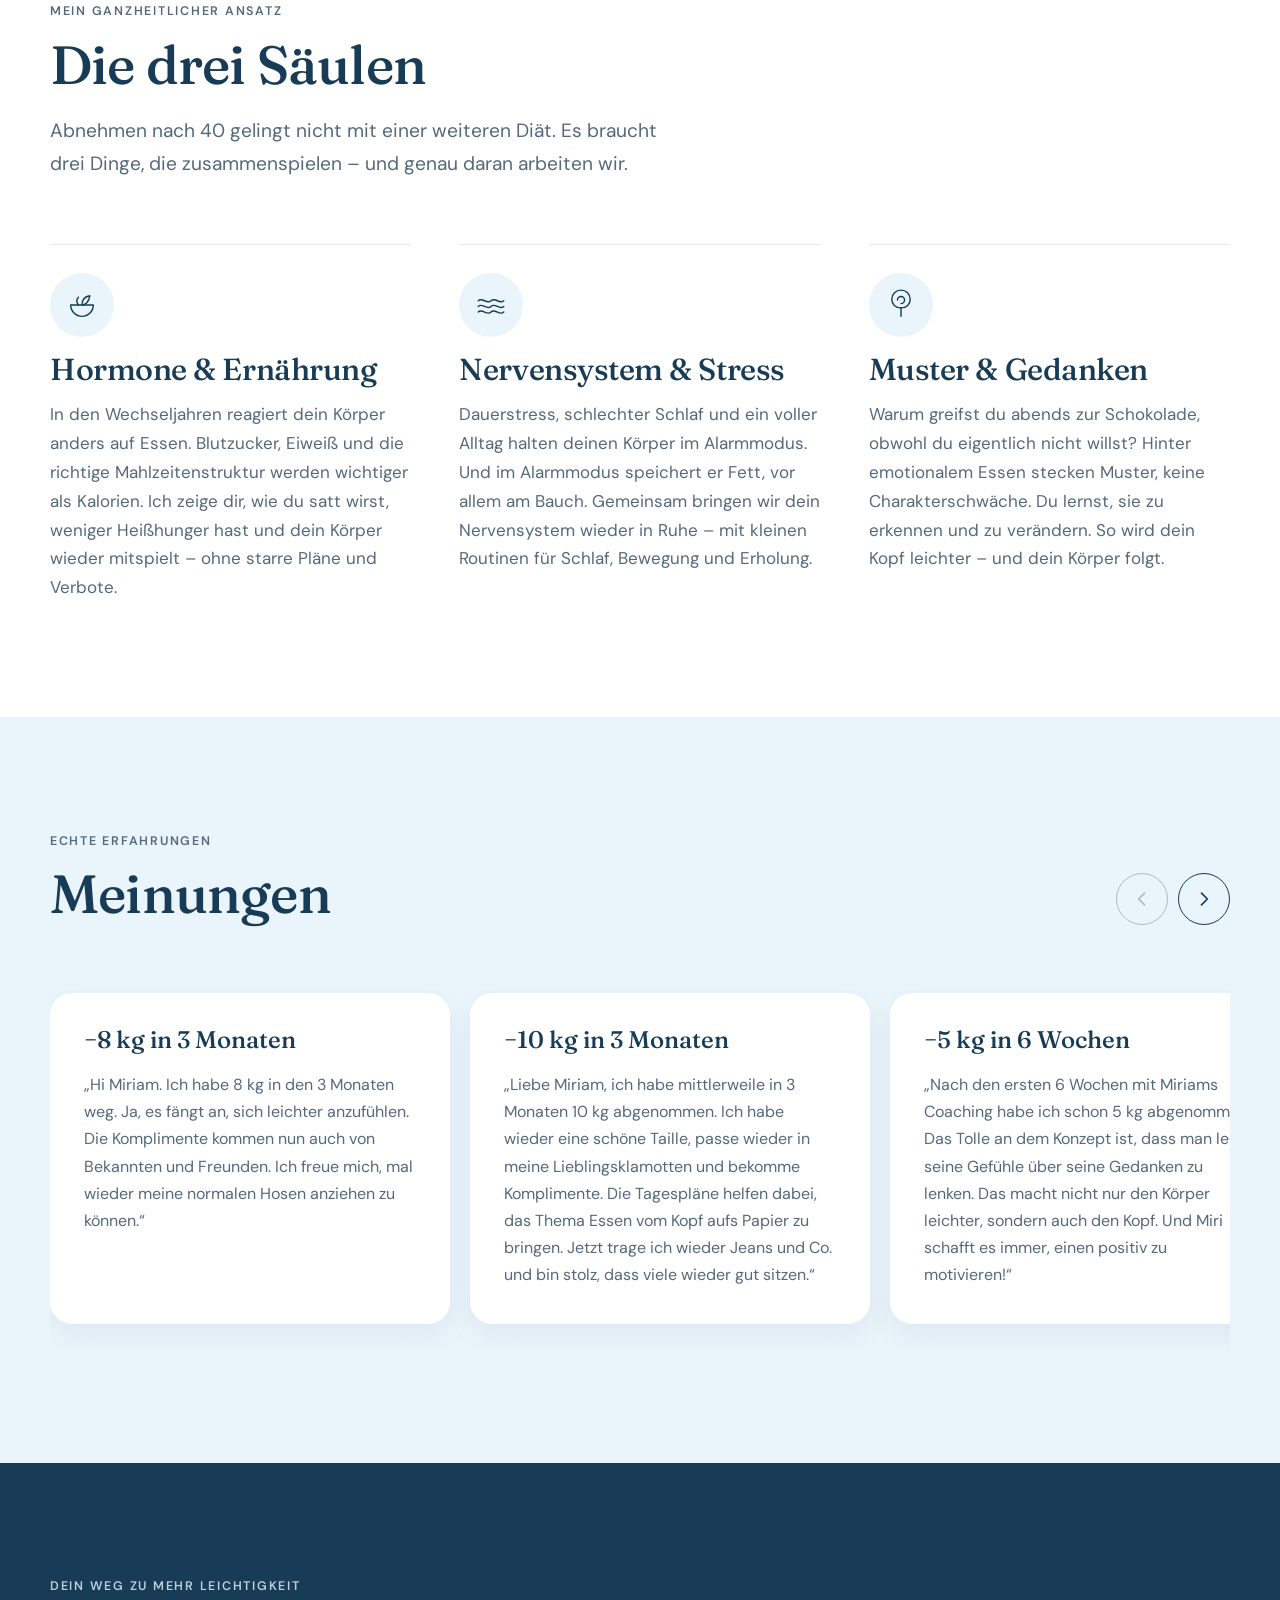
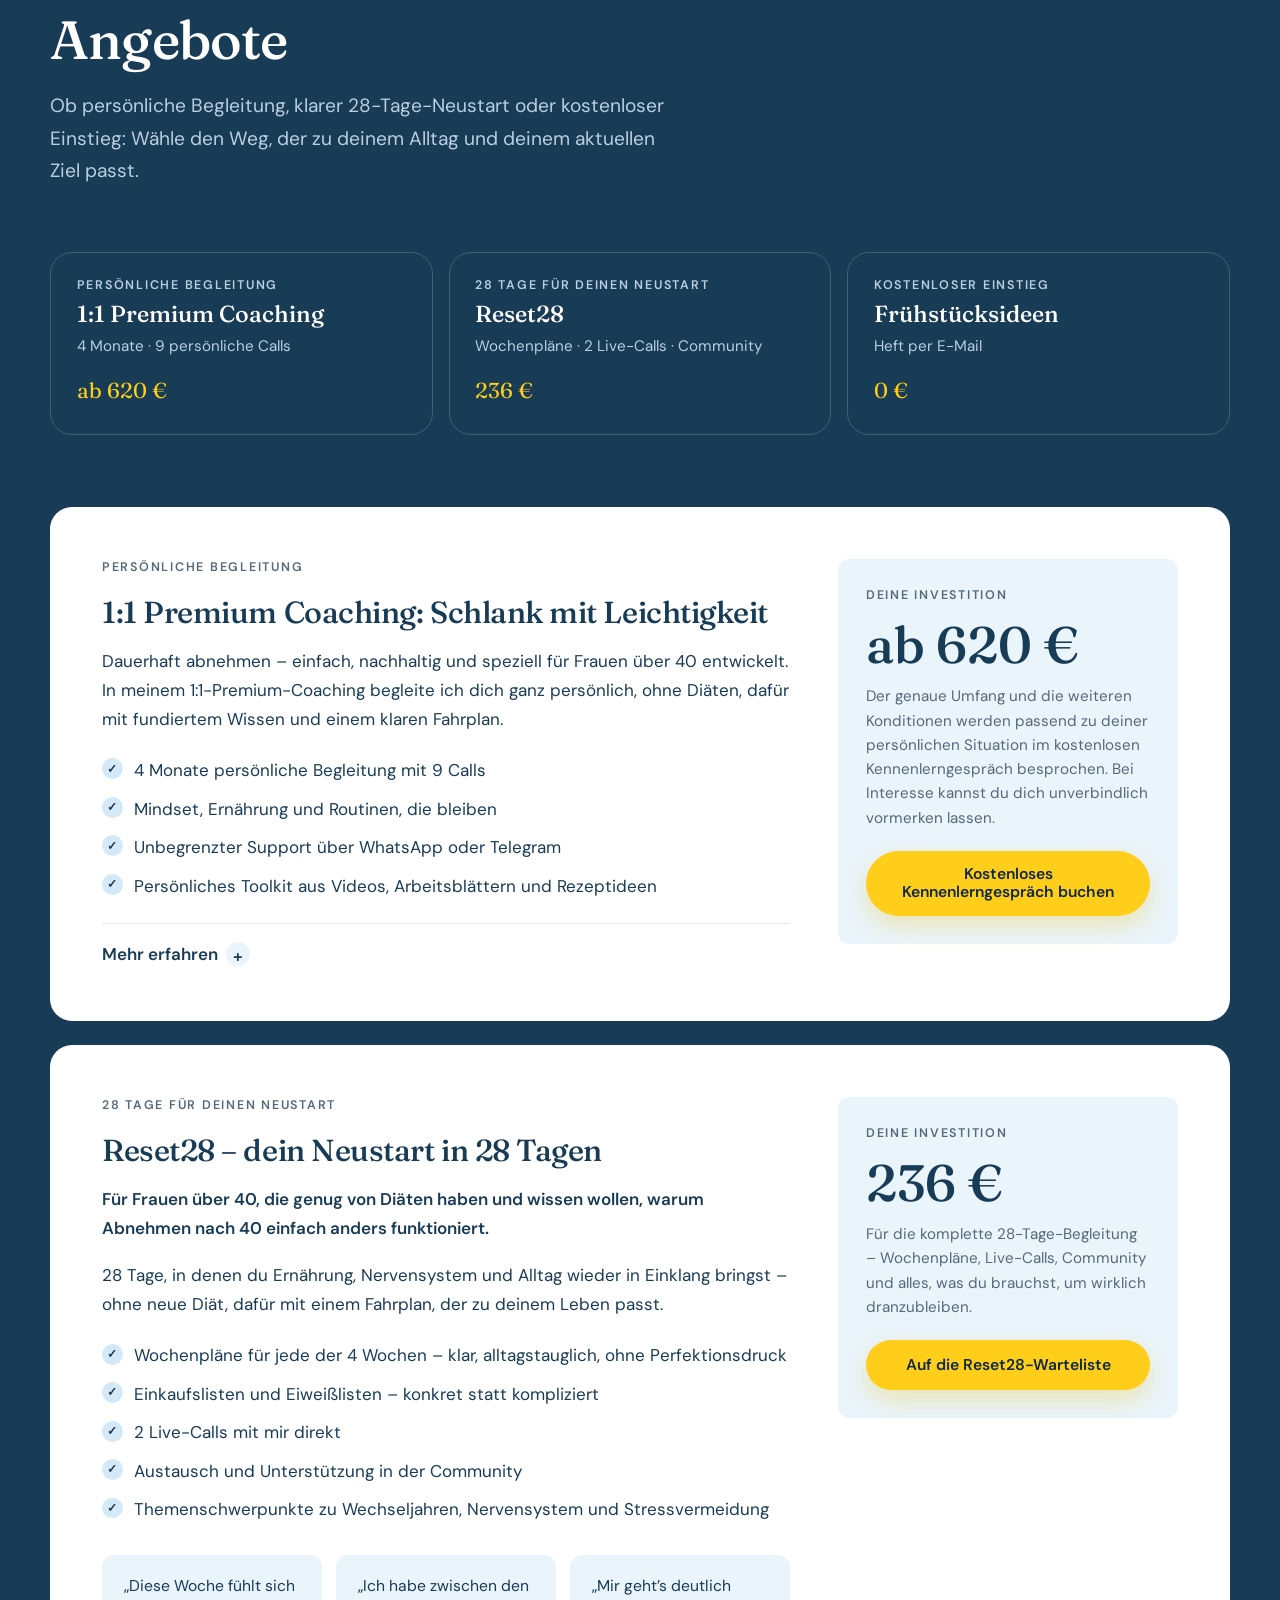
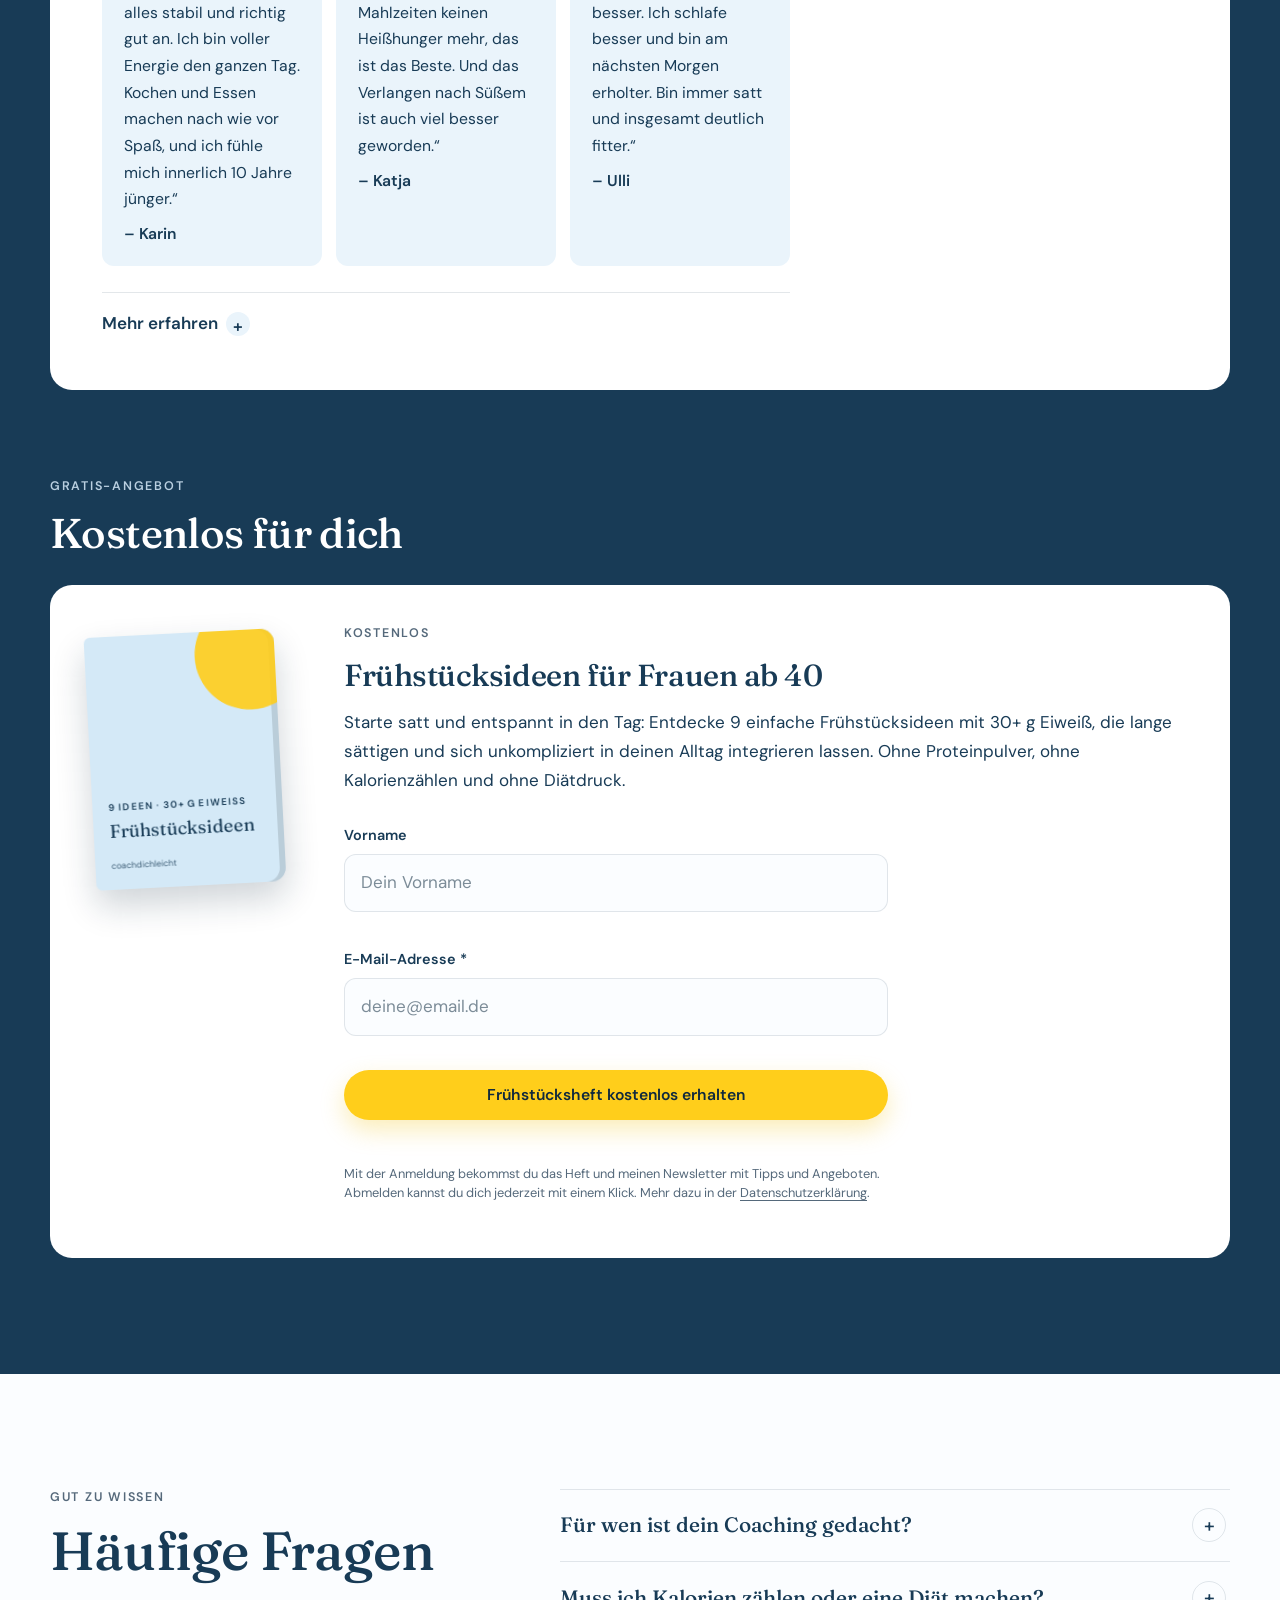
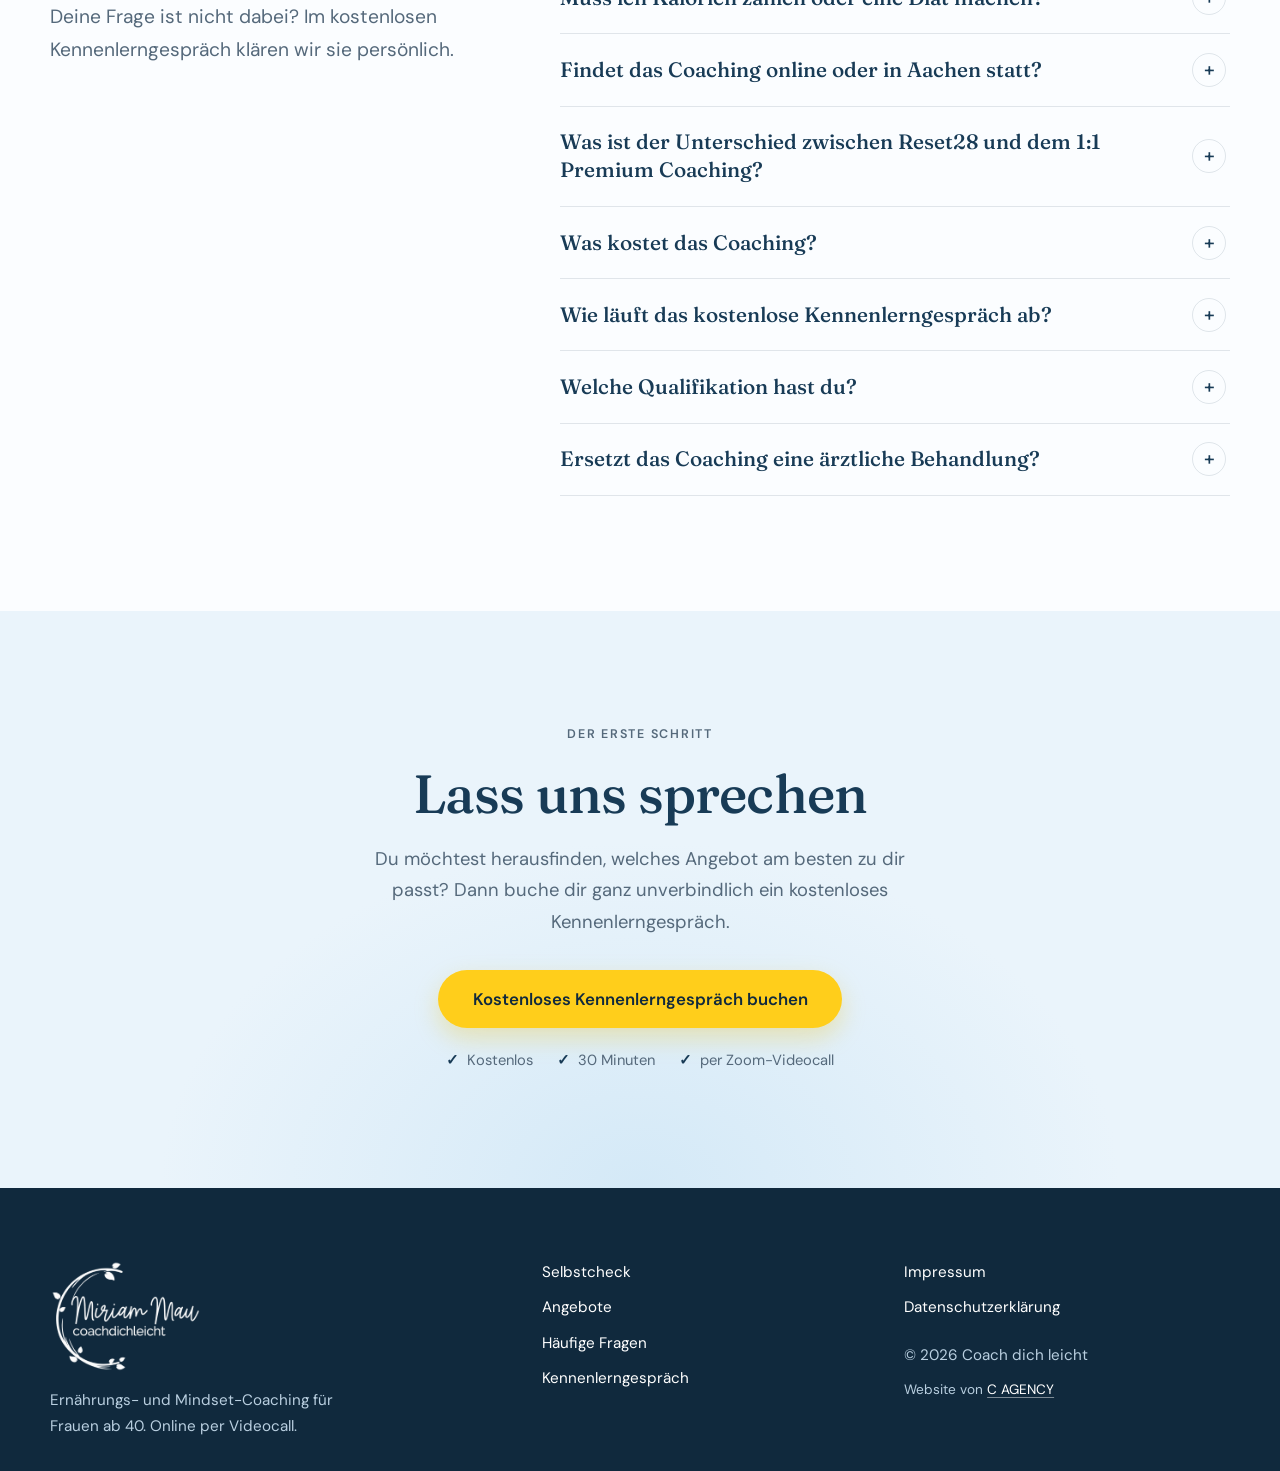
==== commit 01bc5745: "Qualifikation: "Zertifiziert von The Life Coach School" als Titel Co-Authored-By: Claude Opus 5.5 <n" ====
--- a/index.html
+++ b/index.html
@@ -330,7 +330,7 @@
 <span class="credential-media credential-certificate"><img alt="" decoding="async" height="495" loading="lazy" src="bilder/zertifikat-700.webp" width="700"/></span>
 <span class="credential-copy">
 <span class="label">Qualifikation</span>
-<strong class="credential-title" id="certificate-title">Zertifizierter Life Coach</strong>
+<strong class="credential-title" id="certificate-title">Zertifiziert von The Life Coach School</strong>
 <span>Coach Certification von The Life Coach School, ausgestellt auf Miriam Mau am 10. August 2023.</span>
 <span class="text-link">Zertifikat ansehen (PDF)</span>
 </span>
